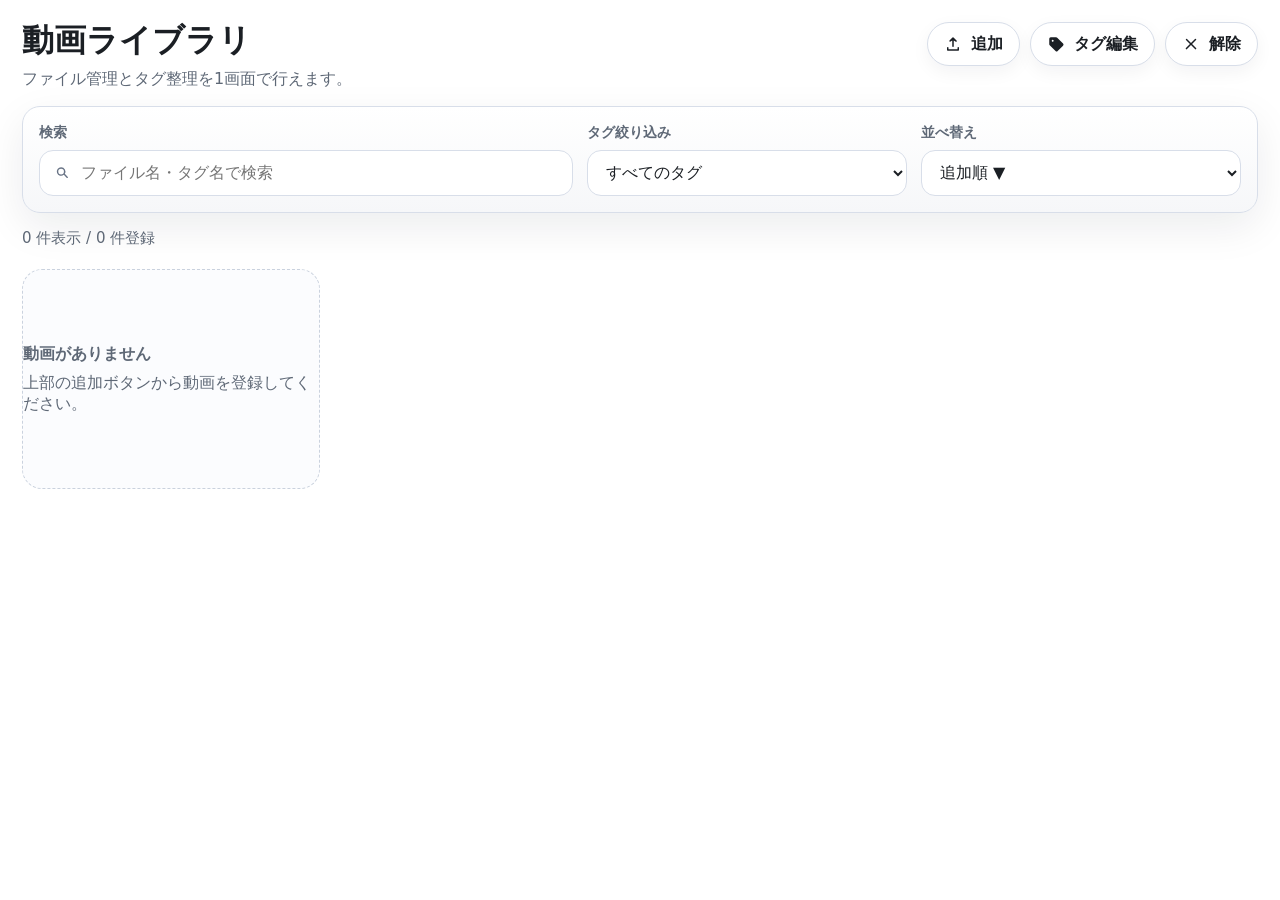
==== index.html @ af6c74e0 "Add files via upload" ====
<!doctype html>
<html lang="ja">
<head>
  <meta charset="utf-8">
  <meta name="viewport" content="width=device-width, initial-scale=1, viewport-fit=cover">
  <meta name="theme-color" content="#ffffff">
  <title>動画ライブラリ</title>
  <link rel="stylesheet" href="styles.css">
</head>
<body>
  <div id="app" class="app-shell">
    <section id="libraryScreen" class="screen library-screen is-active" aria-label="ファイル一覧画面">
      <header class="library-header">
        <div class="title-block">
          <h1>動画ライブラリ</h1>
          <p>ファイル管理とタグ整理を1画面で行えます。</p>
        </div>

        <div class="toolbar">
          <label class="icon-button file-add-button" title="ファイル追加" aria-label="ファイル追加">
            <input id="fileInput" type="file" accept="video/*" multiple>
            <span class="icon" data-icon="upload"></span>
            <span class="button-text">追加</span>
          </label>

          <button id="openTagEditorButton" class="icon-button" type="button" title="タグ編集" aria-label="タグ編集">
            <span class="icon" data-icon="tags"></span>
            <span class="button-text">タグ編集</span>
          </button>

          <button id="clearFiltersButton" class="icon-button" type="button" title="絞り込み解除" aria-label="絞り込み解除">
            <span class="icon" data-icon="clear"></span>
            <span class="button-text">解除</span>
          </button>
        </div>
      </header>

      <section class="filters-panel" aria-label="検索と並べ替え">
        <div class="field-group search-group">
          <label for="searchInput">検索</label>
          <div class="search-box">
            <span class="inline-icon" data-icon="search"></span>
            <input id="searchInput" type="search" placeholder="ファイル名・タグ名で検索">
          </div>
        </div>

        <div class="field-group">
          <label for="tagFilterSelect">タグ絞り込み</label>
          <select id="tagFilterSelect"></select>
        </div>

        <div class="field-group">
          <label for="sortSelect">並べ替え</label>
          <select id="sortSelect">
            <option value="addedDesc">追加順 ▼</option>
            <option value="addedAsc">追加順 ▲</option>
            <option value="nameAsc">名前順 ▲</option>
            <option value="nameDesc">名前順 ▼</option>
          </select>
        </div>
      </section>

      <section id="librarySummary" class="summary-bar"></section>
      <section id="videoGrid" class="video-grid" aria-live="polite"></section>
    </section>

    <section id="playerScreen" class="screen player-screen" aria-label="再生画面" hidden>
      <div id="playerStage" class="player-stage">
        <video id="playerVideo" playsinline preload="metadata"></video>

        <button id="showUiButton" class="floating-show-ui icon-button circular" type="button" hidden title="UI表示" aria-label="UI表示">
          <span class="icon" data-icon="eye"></span>
        </button>

        <div id="playerUi" class="player-ui">
          <div class="player-top-row">
            <button id="backToLibraryButton" class="icon-button circular" type="button" title="一覧画面に戻る" aria-label="一覧画面に戻る">
              <span class="icon" data-icon="back"></span>
            </button>

            <div class="progress-wrap" aria-label="再生バー">
              <div class="time-row">
                <span id="currentTimeLabel">0:00</span>
                <span id="durationLabel">0:00</span>
              </div>
              <div id="progressTrack" class="progress-track">
                <div id="loopRange" class="loop-range" hidden></div>
                <div id="bufferRange" class="buffer-range"></div>
                <div id="progressRange" class="progress-range"></div>
                <div id="markerLayer" class="marker-layer"></div>
              </div>
            </div>

            <button id="playPauseButton" class="icon-button circular" type="button" title="再生/停止" aria-label="再生/停止">
              <span class="icon" data-icon="play"></span>
            </button>
          </div>

          <div class="player-controls-grid">
            <div class="control-column left-column">
              <button id="jumpBack3Button" class="icon-button circular" type="button" title="3秒戻す" aria-label="3秒戻す"><span class="icon" data-icon="rewind3"></span></button>
              <button id="jumpForward3Button" class="icon-button circular" type="button" title="3秒進む" aria-label="3秒進む"><span class="icon" data-icon="forward3"></span></button>
              <button id="jumpBack5Button" class="icon-button circular" type="button" title="5秒戻す" aria-label="5秒戻す"><span class="icon" data-icon="rewind5"></span></button>
              <button id="jumpForward5Button" class="icon-button circular" type="button" title="5秒進む" aria-label="5秒進む"><span class="icon" data-icon="forward5"></span></button>
              <button id="mirrorButton" class="icon-button circular" type="button" title="左右反転" aria-label="左右反転"><span class="icon" data-icon="mirror"></span></button>
            </div>

            <div class="control-column center-column"></div>

            <div class="control-column right-column">
              <button id="speedButton" class="icon-button circular speed-display" type="button" title="再生速度変更" aria-label="再生速度変更">
                <span class="icon" data-icon="speed"></span>
                <span id="speedValue">1.00x</span>
              </button>

              <div class="triple-actions">
                <button id="markerJumpButton" class="icon-button circular" type="button" title="マーカージャンプ" aria-label="マーカージャンプ"><span class="icon" data-icon="marker-jump"></span></button>
                <button id="markerAddButton" class="icon-button circular" type="button" title="マーカー設置" aria-label="マーカー設置"><span class="icon" data-icon="marker-add"></span></button>
                <button id="markerDeleteButton" class="icon-button circular" type="button" title="マーカー削除" aria-label="マーカー削除"><span class="icon" data-icon="marker-delete"></span></button>
              </div>

              <div class="triple-actions">
                <button id="loopSetButton" class="icon-button circular" type="button" title="ループ再生設定" aria-label="ループ再生設定"><span class="icon" data-icon="loop-set"></span></button>
                <button id="loopToggleButton" class="icon-button circular" type="button" title="ループオンオフ" aria-label="ループオンオフ"><span class="icon" data-icon="loop-toggle"></span></button>
                <button id="loopDeleteButton" class="icon-button circular" type="button" title="ループ削除" aria-label="ループ削除"><span class="icon" data-icon="loop-delete"></span></button>
              </div>

              <button id="hideUiButton" class="icon-button circular" type="button" title="UI非表示" aria-label="UI非表示"><span class="icon" data-icon="eye-off"></span></button>
            </div>
          </div>
        </div>
      </div>
    </section>

    <div id="busyOverlay" class="busy-overlay" hidden>
      <div class="busy-card" role="status" aria-live="polite">
        <div class="busy-header">
          <span id="busyTitle">処理中</span>
          <span id="busyPercent">0%</span>
        </div>
        <div class="busy-track"><div id="busyBar" class="busy-bar"></div></div>
        <div id="busyMessage" class="busy-message">準備中</div>
      </div>
    </div>

    <div id="modalOverlay" class="modal-overlay" hidden>
      <div id="modalCard" class="modal-card" role="dialog" aria-modal="true" aria-labelledby="modalTitle"></div>
    </div>
  </div>

  <script type="module" src="app.js"></script>
</body>
</html>
---- styles.css ----
:root {
  --bg: #ffffff;
  --panel: #f6f7f9;
  --panel-strong: #eef1f5;
  --line: #d8dee9;
  --text: #1b1f24;
  --subtext: #5e6876;
  --accent: #2563eb;
  --danger: #d94141;
  --ok: #2f855a;
  --shadow: 0 14px 42px rgba(15, 23, 42, 0.08);
  --radius: 18px;
  --control-size: 54px;
  --control-size-small: 46px;
  --player-border: rgba(255, 255, 255, 0.92);
}

* {
  box-sizing: border-box;
}

html, body {
  width: 100%;
  height: 100%;
  margin: 0;
}

body {
  font-family: system-ui, -apple-system, BlinkMacSystemFont, 'Segoe UI', sans-serif;
  background: var(--bg);
  color: var(--text);
  overflow: hidden;
}

button, input, select, textarea {
  font: inherit;
}

button {
  border: 0;
  background: none;
  color: inherit;
}

[hidden] {
  display: none !important;
}

.app-shell,
.screen {
  width: 100%;
  height: 100%;
}

.screen {
  display: flex;
  flex-direction: column;
  min-height: 0;
}

.library-screen {
  padding: 22px 22px 18px;
  gap: 16px;
  overflow: hidden;
}

.library-header {
  display: flex;
  align-items: flex-start;
  justify-content: space-between;
  gap: 18px;
}

.title-block h1 {
  margin: 0;
  font-size: clamp(1.35rem, 2.5vw, 2rem);
  line-height: 1.15;
}

.title-block p {
  margin: 8px 0 0;
  color: var(--subtext);
  line-height: 1.45;
}

.toolbar {
  display: flex;
  flex-wrap: wrap;
  justify-content: flex-end;
  gap: 10px;
}

.icon-button {
  display: inline-flex;
  align-items: center;
  justify-content: center;
  gap: 9px;
  min-height: 44px;
  padding: 0 16px;
  border-radius: 999px;
  border: 1px solid var(--line);
  background: #fff;
  color: var(--text);
  box-shadow: 0 6px 18px rgba(15, 23, 42, 0.05);
  cursor: pointer;
  user-select: none;
  -webkit-user-select: none;
  -webkit-touch-callout: none;
}

.icon-button:hover {
  border-color: #bac6d6;
  box-shadow: 0 8px 20px rgba(15, 23, 42, 0.08);
}

.icon-button:active {
  transform: translateY(1px);
}

.icon-button.circular {
  width: var(--control-size);
  height: var(--control-size);
  min-height: var(--control-size);
  padding: 0;
  border-radius: 50%;
}

.file-add-button {
  position: relative;
  overflow: hidden;
}

.file-add-button input {
  position: absolute;
  inset: 0;
  opacity: 0;
  cursor: pointer;
}

.button-text {
  font-weight: 600;
}

.icon {
  width: 18px;
  height: 18px;
  display: inline-flex;
  align-items: center;
  justify-content: center;
  flex: 0 0 auto;
}

.icon svg {
  width: 100%;
  height: 100%;
  display: block;
  fill: currentColor;
}

.inline-icon {
  width: 18px;
  height: 18px;
  display: inline-flex;
  align-items: center;
  justify-content: center;
  color: #687385;
}

.inline-icon svg {
  width: 100%;
  height: 100%;
  display: block;
  fill: currentColor;
}

.filters-panel {
  display: grid;
  grid-template-columns: minmax(220px, 1.5fr) minmax(160px, 0.9fr) minmax(160px, 0.9fr);
  gap: 14px;
  padding: 16px;
  border: 1px solid var(--line);
  border-radius: var(--radius);
  background: linear-gradient(180deg, #fff, var(--panel));
  box-shadow: var(--shadow);
}

.field-group {
  display: flex;
  flex-direction: column;
  gap: 8px;
  min-width: 0;
}

.field-group label {
  font-size: 0.88rem;
  font-weight: 700;
  color: var(--subtext);
}

.field-group input,
.field-group select {
  width: 100%;
  min-width: 0;
  height: 46px;
  padding: 0 14px;
  border-radius: 14px;
  border: 1px solid var(--line);
  background: #fff;
  color: var(--text);
  outline: none;
}

.field-group input:focus,
.field-group select:focus,
.modal-field input:focus,
.modal-field select:focus,
.modal-field textarea:focus {
  border-color: var(--accent);
  box-shadow: 0 0 0 3px rgba(37, 99, 235, 0.12);
}

.search-box {
  display: flex;
  align-items: center;
  gap: 10px;
  padding: 0 14px;
  height: 46px;
  border-radius: 14px;
  border: 1px solid var(--line);
  background: #fff;
}

.search-box input {
  border: 0;
  padding: 0;
  height: 100%;
  width: 100%;
  background: transparent;
}

.search-box input:focus {
  box-shadow: none;
}

.summary-bar {
  min-height: 24px;
  color: var(--subtext);
  font-size: 0.94rem;
}

.video-grid {
  display: grid;
  grid-template-columns: repeat(auto-fill, minmax(240px, 1fr));
  gap: 14px;
  overflow: auto;
  padding-right: 4px;
  min-height: 0;
}

.video-card {
  display: flex;
  flex-direction: column;
  gap: 12px;
  padding: 16px;
  border-radius: 20px;
  border: 1px solid var(--line);
  background: linear-gradient(180deg, #fff, #f7f9fc);
  box-shadow: var(--shadow);
  min-width: 0;
  cursor: pointer;
}

.video-card:hover {
  border-color: #bfd0ee;
}

.video-card-top {
  display: flex;
  flex-direction: column;
  gap: 6px;
  min-width: 0;
}

.video-name {
  font-weight: 800;
  font-size: 1rem;
  line-height: 1.4;
  word-break: break-word;
}

.video-origin,
.video-meta {
  font-size: 0.88rem;
  color: var(--subtext);
  line-height: 1.35;
  word-break: break-word;
}

.tag-row {
  display: flex;
  flex-wrap: wrap;
  gap: 8px;
}

.tag-chip {
  display: inline-flex;
  align-items: center;
  gap: 6px;
  padding: 6px 10px;
  border-radius: 999px;
  font-size: 0.82rem;
  font-weight: 700;
  border: 1px solid rgba(0, 0, 0, 0.06);
  color: #1e293b;
  max-width: 100%;
}

.tag-dot {
  width: 10px;
  height: 10px;
  border-radius: 50%;
  flex: 0 0 auto;
  background: currentColor;
}

.card-actions {
  display: grid;
  grid-template-columns: repeat(4, minmax(0, 1fr));
  gap: 8px;
}

.card-actions .icon-button {
  min-height: 42px;
  padding: 0 12px;
  gap: 8px;
  box-shadow: none;
}

.card-actions .icon-button .button-text {
  font-size: 0.86rem;
}

.empty-state {
  display: grid;
  place-items: center;
  min-height: 220px;
  border: 1px dashed #cad2de;
  border-radius: 20px;
  color: var(--subtext);
  background: #fbfcfe;
}

.player-screen {
  position: relative;
  background: #000;
  overflow: hidden;
  touch-action: none;
  overscroll-behavior: none;
  -webkit-user-select: none;
  user-select: none;
}

.player-stage {
  position: relative;
  width: 100%;
  height: 100%;
  background: #000;
  overflow: hidden;
}

#playerVideo {
  width: 100%;
  height: 100%;
  object-fit: contain;
  background: #000;
  display: block;
}

.player-ui {
  position: absolute;
  inset: 0;
  display: flex;
  flex-direction: column;
  justify-content: space-between;
  pointer-events: none;
  padding: max(12px, env(safe-area-inset-top)) max(12px, env(safe-area-inset-right)) max(12px, env(safe-area-inset-bottom)) max(12px, env(safe-area-inset-left));
}

.player-top-row {
  display: grid;
  grid-template-columns: var(--control-size) 1fr var(--control-size);
  align-items: start;
  gap: 12px;
  pointer-events: none;
}

.player-top-row > * {
  pointer-events: auto;
}

.progress-wrap {
  display: flex;
  flex-direction: column;
  gap: 8px;
  padding-top: 2px;
  min-width: 0;
}

.time-row {
  display: flex;
  justify-content: space-between;
  gap: 10px;
  color: #fff;
  font-size: 0.84rem;
  letter-spacing: 0.02em;
  opacity: 0.92;
}

.progress-track {
  position: relative;
  height: 12px;
  border-radius: 999px;
  background: rgba(255, 255, 255, 0.16);
  overflow: hidden;
  touch-action: none;
}

.buffer-range,
.progress-range,
.loop-range,
.marker-layer {
  position: absolute;
  inset: 0;
}

.buffer-range {
  width: 0;
  background: rgba(255, 255, 255, 0.28);
}

.progress-range {
  width: 0;
  background: rgba(255, 255, 255, 0.86);
}

.loop-range {
  background: rgba(37, 99, 235, 0.42);
}

.marker-layer {
  pointer-events: none;
}

.marker-pin {
  position: absolute;
  top: -4px;
  width: 4px;
  height: 20px;
  border-radius: 999px;
  background: #fff;
  transform: translateX(-50%);
  box-shadow: 0 0 0 1px rgba(0, 0, 0, 0.25);
}

.player-controls-grid {
  display: grid;
  grid-template-columns: var(--control-size) 1fr var(--control-size);
  gap: 12px;
  align-items: end;
  pointer-events: none;
}

.control-column {
  pointer-events: none;
  align-self: end;
}

.control-column > * {
  pointer-events: auto;
}

.left-column {
  display: grid;
  grid-template-columns: repeat(2, var(--control-size));
  grid-auto-rows: var(--control-size);
  gap: 10px;
  justify-content: start;
  align-items: center;
}

.left-column > .icon-button:nth-child(1) { grid-column: 1; grid-row: 1; }
.left-column > .icon-button:nth-child(2) { grid-column: 2; grid-row: 1; }
.left-column > .icon-button:nth-child(3) { grid-column: 1; grid-row: 2; }
.left-column > .icon-button:nth-child(4) { grid-column: 2; grid-row: 2; }
.left-column > .icon-button:nth-child(5) { grid-column: 1 / span 2; grid-row: 3; justify-self: center; }

.right-column {
  display: grid;
  grid-template-columns: repeat(3, var(--control-size));
  grid-auto-rows: var(--control-size);
  gap: 10px;
  justify-content: end;
  align-items: center;
}

.right-column > #speedButton {
  grid-column: 2;
  grid-row: 1;
  justify-self: center;
}

.right-column > .triple-actions {
  grid-column: 1 / -1;
  justify-self: center;
}

.right-column > .triple-actions:nth-of-type(1) {
  grid-row: 2;
}

.right-column > .triple-actions:nth-of-type(2) {
  grid-row: 3;
}

.right-column > #hideUiButton {
  grid-column: 2;
  grid-row: 4;
  justify-self: center;
}

.triple-actions {
  display: grid;
  grid-template-columns: repeat(3, var(--control-size));
  gap: 10px;
  align-items: center;
}

.triple-actions .icon-button {
  width: var(--control-size);
  height: var(--control-size);
  min-height: var(--control-size);
  padding: 0;
  border-radius: 50%;
}

.speed-display {
  width: var(--control-size);
  height: var(--control-size);
  min-width: var(--control-size);
  min-height: var(--control-size);
  padding: 0;
  flex-direction: column;
  justify-content: center;
  gap: 2px;
  border: 1px solid var(--player-border);
  background: transparent;
  color: #fff;
}

.speed-display:hover {
  border-color: #fff;
  background: rgba(255, 255, 255, 0.06);
}

.speed-display .icon {
  width: 16px;
  height: 16px;
}

.speed-display #speedValue {
  font-size: 0.62rem;
  font-weight: 800;
  line-height: 1;
}

.player-screen .icon-button.circular {
  border: 1px solid var(--player-border);
  background: transparent;
  color: #fff;
  box-shadow: none;
}

.player-screen .icon-button.circular:hover {
  background: rgba(255, 255, 255, 0.08);
}

.player-screen .icon-button.circular:active {
  transform: translateY(1px) scale(0.99);
}

.floating-show-ui {
  position: absolute;
  top: max(12px, env(safe-area-inset-top));
  right: max(12px, env(safe-area-inset-right));
  z-index: 20;
}

.busy-overlay,
.modal-overlay {
  position: fixed;
  inset: 0;
  z-index: 50;
  display: grid;
  place-items: center;
  background: rgba(8, 15, 28, 0.35);
  backdrop-filter: blur(6px);
}

.busy-card,
.modal-card {
  width: min(92vw, 560px);
  border-radius: 22px;
  border: 1px solid rgba(255, 255, 255, 0.55);
  background: rgba(255, 255, 255, 0.98);
  box-shadow: 0 24px 60px rgba(0, 0, 0, 0.22);
  color: var(--text);
}

.busy-card {
  padding: 18px 18px 16px;
}

.busy-header {
  display: flex;
  justify-content: space-between;
  gap: 12px;
  font-weight: 800;
  margin-bottom: 10px;
}

.busy-track {
  height: 12px;
  border-radius: 999px;
  background: #e9edf3;
  overflow: hidden;
}

.busy-bar {
  width: 0;
  height: 100%;
  background: linear-gradient(90deg, #2563eb, #60a5fa);
}

.busy-message {
  margin-top: 10px;
  color: var(--subtext);
  font-size: 0.92rem;
  line-height: 1.45;
}

.modal-card {
  max-height: min(88vh, 860px);
  overflow: auto;
  padding: 18px;
}

.modal-head {
  display: flex;
  align-items: start;
  justify-content: space-between;
  gap: 12px;
  margin-bottom: 14px;
}

.modal-head h2 {
  margin: 0;
  font-size: 1.1rem;
}

.modal-head p {
  margin: 6px 0 0;
  color: var(--subtext);
  line-height: 1.45;
}

.modal-close {
  flex: 0 0 auto;
}

.modal-section {
  display: flex;
  flex-direction: column;
  gap: 12px;
}

.modal-field {
  display: flex;
  flex-direction: column;
  gap: 8px;
}

.modal-field label {
  font-size: 0.88rem;
  font-weight: 700;
  color: var(--subtext);
}

.modal-field input,
.modal-field select,
.modal-field textarea {
  width: 100%;
  min-width: 0;
  border-radius: 14px;
  border: 1px solid var(--line);
  background: #fff;
  color: var(--text);
  outline: none;
  padding: 12px 14px;
}

.modal-field textarea {
  min-height: 100px;
  resize: vertical;
}

.modal-actions {
  display: flex;
  flex-wrap: wrap;
  gap: 10px;
  justify-content: flex-end;
  margin-top: 16px;
}

.modal-actions .icon-button {
  box-shadow: none;
}

.tag-editor-list,
.file-tag-list {
  display: flex;
  flex-direction: column;
  gap: 10px;
}

.tag-editor-row {
  display: grid;
  grid-template-columns: 46px minmax(0, 1fr) 110px auto;
  gap: 10px;
  align-items: center;
  padding: 10px;
  border-radius: 16px;
  background: #f7f9fc;
  border: 1px solid var(--line);
}

.tag-swatch {
  width: 36px;
  height: 36px;
  border-radius: 50%;
  border: 1px solid rgba(0, 0, 0, 0.08);
}

.tag-editor-row input[type="text"] {
  min-width: 0;
}

.tag-editor-actions {
  display: flex;
  gap: 8px;
  flex-wrap: wrap;
  justify-content: flex-end;
}

.choice-grid {
  display: grid;
  grid-template-columns: repeat(auto-fit, minmax(180px, 1fr));
  gap: 10px;
}

.choice-chip {
  display: flex;
  align-items: center;
  gap: 10px;
  padding: 12px 14px;
  border-radius: 16px;
  border: 1px solid var(--line);
  background: #fff;
  cursor: pointer;
}

.choice-chip input {
  accent-color: var(--accent);
}

.help-line {
  color: var(--subtext);
  font-size: 0.9rem;
  line-height: 1.45;
}

.small-muted {
  color: var(--subtext);
  font-size: 0.88rem;
}

.notice-inline {
  padding: 12px 14px;
  border-radius: 14px;
  background: #f6f8fc;
  border: 1px solid var(--line);
  color: var(--subtext);
}

@media (orientation: portrait) {
  .library-header {
    flex-direction: column;
    align-items: stretch;
  }

  .toolbar {
    justify-content: flex-start;
  }

  .filters-panel {
    grid-template-columns: 1fr;
  }

  .video-grid {
    grid-template-columns: repeat(auto-fill, minmax(180px, 1fr));
  }

  .player-ui {
    padding: max(10px, env(safe-area-inset-top)) max(10px, env(safe-area-inset-right)) max(10px, env(safe-area-inset-bottom)) max(10px, env(safe-area-inset-left));
  }

  .player-top-row,
  .player-controls-grid {
    grid-template-columns: 46px 1fr 46px;
    gap: 10px;
  }

  .triple-actions {
    grid-template-columns: repeat(3, 46px);
    gap: 8px;
  }

  .icon-button.circular {
    width: 46px;
    height: 46px;
    min-height: 46px;
  }

  .speed-display {
    width: 46px;
    height: 46px;
    min-width: 46px;
    min-height: 46px;
  }

  .speed-display #speedValue {
    font-size: 0.58rem;
  }
}

@media (max-width: 720px) {
  .library-screen {
    padding: 16px;
  }

  .video-grid {
    gap: 12px;
  }

  .card-actions {
    grid-template-columns: repeat(2, minmax(0, 1fr));
  }

  .tag-editor-row {
    grid-template-columns: 46px minmax(0, 1fr);
  }

  .tag-editor-actions {
    grid-column: 1 / -1;
    justify-content: flex-start;
  }
}

@media (max-width: 540px) {
  .player-top-row,
  .player-controls-grid {
    grid-template-columns: 42px 1fr 42px;
  }

  .icon-button.circular {
    width: 42px;
    height: 42px;
    min-height: 42px;
  }

  .speed-display {
    width: 42px;
    height: 42px;
    min-width: 42px;
    min-height: 42px;
  }

  .triple-actions {
    gap: 7px;
  }
}
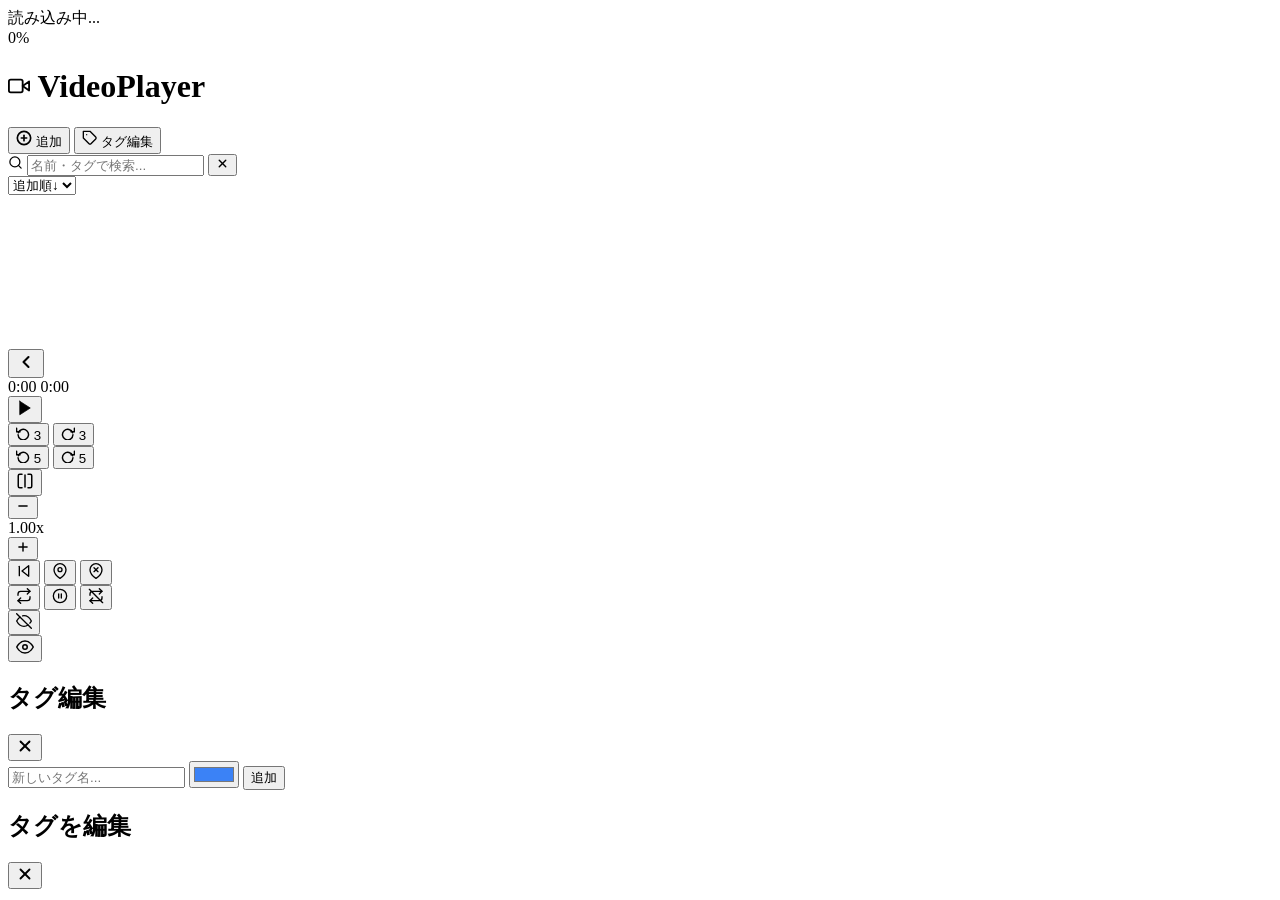
==== commit 1da6c581: "Add files via upload" ====
--- a/index.html
+++ b/index.html
@@ -1,153 +1,237 @@
-<!doctype html>
+<!DOCTYPE html>
 <html lang="ja">
 <head>
-  <meta charset="utf-8">
-  <meta name="viewport" content="width=device-width, initial-scale=1, viewport-fit=cover">
-  <meta name="theme-color" content="#ffffff">
-  <title>動画ライブラリ</title>
-  <link rel="stylesheet" href="styles.css">
+  <meta charset="UTF-8">
+  <meta name="viewport" content="width=device-width, initial-scale=1.0, maximum-scale=1.0, user-scalable=no">
+  <title>VideoPlayer</title>
+  <link rel="preconnect" href="https://fonts.googleapis.com">
+  <link rel="preconnect" href="https://fonts.gstatic.com" crossorigin>
+  <link rel="stylesheet" href="https://fonts.googleapis.com/css2?family=Noto+Sans+JP:wght@300;400;500;700&display=swap">
+  <link rel="stylesheet" href="css/style.css">
 </head>
 <body>
-  <div id="app" class="app-shell">
-    <section id="libraryScreen" class="screen library-screen is-active" aria-label="ファイル一覧画面">
-      <header class="library-header">
-        <div class="title-block">
-          <h1>動画ライブラリ</h1>
-          <p>ファイル管理とタグ整理を1画面で行えます。</p>
-        </div>
-
-        <div class="toolbar">
-          <label class="icon-button file-add-button" title="ファイル追加" aria-label="ファイル追加">
-            <input id="fileInput" type="file" accept="video/*" multiple>
-            <span class="icon" data-icon="upload"></span>
-            <span class="button-text">追加</span>
-          </label>
-
-          <button id="openTagEditorButton" class="icon-button" type="button" title="タグ編集" aria-label="タグ編集">
-            <span class="icon" data-icon="tags"></span>
-            <span class="button-text">タグ編集</span>
-          </button>
-
-          <button id="clearFiltersButton" class="icon-button" type="button" title="絞り込み解除" aria-label="絞り込み解除">
-            <span class="icon" data-icon="clear"></span>
-            <span class="button-text">解除</span>
-          </button>
-        </div>
-      </header>
-
-      <section class="filters-panel" aria-label="検索と並べ替え">
-        <div class="field-group search-group">
-          <label for="searchInput">検索</label>
-          <div class="search-box">
-            <span class="inline-icon" data-icon="search"></span>
-            <input id="searchInput" type="search" placeholder="ファイル名・タグ名で検索">
+
+<!-- ===== Loading Overlay ===== -->
+<div id="loading-overlay" class="hidden" aria-hidden="true">
+  <div class="loading-content">
+    <div class="loading-spinner"></div>
+    <div id="loading-message">読み込み中...</div>
+    <div class="loading-bar-wrap">
+      <div id="loading-bar"></div>
+    </div>
+    <div id="loading-percent">0%</div>
+  </div>
+</div>
+
+<!-- ===== FILE LIST SCREEN ===== -->
+<div id="screen-filelist" class="screen active">
+
+  <header class="fl-header">
+    <h1 class="fl-title">
+      <svg xmlns="http://www.w3.org/2000/svg" width="22" height="22" viewBox="0 0 24 24" fill="none" stroke="currentColor" stroke-width="2" stroke-linecap="round" stroke-linejoin="round" aria-hidden="true"><polygon points="23 7 16 12 23 17 23 7"/><rect x="1" y="5" width="15" height="14" rx="2" ry="2"/></svg>
+      VideoPlayer
+    </h1>
+    <div class="fl-header-actions">
+      <button class="btn-icon" id="btn-add-file">
+        <svg xmlns="http://www.w3.org/2000/svg" width="16" height="16" viewBox="0 0 24 24" fill="none" stroke="currentColor" stroke-width="2.5" stroke-linecap="round" stroke-linejoin="round"><circle cx="12" cy="12" r="10"/><line x1="12" y1="8" x2="12" y2="16"/><line x1="8" y1="12" x2="16" y2="12"/></svg>
+        <span>追加</span>
+      </button>
+      <button class="btn-icon" id="btn-open-tag-editor">
+        <svg xmlns="http://www.w3.org/2000/svg" width="16" height="16" viewBox="0 0 24 24" fill="none" stroke="currentColor" stroke-width="2" stroke-linecap="round" stroke-linejoin="round"><path d="M20.59 13.41l-7.17 7.17a2 2 0 0 1-2.83 0L2 12V2h10l8.59 8.59a2 2 0 0 1 0 2.82z"/><line x1="7" y1="7" x2="7.01" y2="7"/></svg>
+        <span>タグ編集</span>
+      </button>
+    </div>
+  </header>
+
+  <div class="fl-controls">
+    <div class="fl-search-wrap">
+      <span class="search-icon" aria-hidden="true">
+        <svg xmlns="http://www.w3.org/2000/svg" width="15" height="15" viewBox="0 0 24 24" fill="none" stroke="currentColor" stroke-width="2" stroke-linecap="round" stroke-linejoin="round"><circle cx="11" cy="11" r="8"/><line x1="21" y1="21" x2="16.65" y2="16.65"/></svg>
+      </span>
+      <input type="text" id="search-input" placeholder="名前・タグで検索..." autocomplete="off" spellcheck="false">
+      <button class="search-clear hidden" id="btn-search-clear" aria-label="検索クリア">
+        <svg xmlns="http://www.w3.org/2000/svg" width="13" height="13" viewBox="0 0 24 24" fill="none" stroke="currentColor" stroke-width="2.5" stroke-linecap="round" stroke-linejoin="round"><line x1="18" y1="6" x2="6" y2="18"/><line x1="6" y1="6" x2="18" y2="18"/></svg>
+      </button>
+    </div>
+    <div class="fl-sort-wrap">
+      <select id="sort-select" aria-label="並べ替え">
+        <option value="added-desc">追加順↓</option>
+        <option value="added-asc">追加順↑</option>
+        <option value="name-asc">名前順↑</option>
+        <option value="name-desc">名前順↓</option>
+      </select>
+    </div>
+  </div>
+
+  <div class="fl-tag-filter-bar" id="tag-filter-bar" role="group" aria-label="タグフィルター"></div>
+
+  <div class="fl-file-grid" id="file-grid" role="list"></div>
+
+  <div class="fl-empty" id="fl-empty" style="display:none" aria-live="polite">
+    <svg xmlns="http://www.w3.org/2000/svg" width="52" height="52" viewBox="0 0 24 24" fill="none" stroke="currentColor" stroke-width="1" stroke-linecap="round" stroke-linejoin="round" aria-hidden="true"><polygon points="23 7 16 12 23 17 23 7"/><rect x="1" y="5" width="15" height="14" rx="2" ry="2"/></svg>
+    <p>動画を追加してください</p>
+    <p class="fl-empty-sub">「追加」ボタンから動画ファイルを選択</p>
+  </div>
+
+  <input type="file" id="file-input" accept="video/*" multiple style="display:none" aria-hidden="true">
+</div>
+
+<!-- ===== PLAYER SCREEN ===== -->
+<div id="screen-player" class="screen">
+  <div class="player-wrap" id="player-wrap">
+
+    <video id="video-el" playsinline preload="auto"></video>
+
+    <!-- Full UI overlay -->
+    <div class="player-controls" id="player-controls">
+
+      <!-- TOP BAR: Back | Seekbar | Play -->
+      <div class="ctrl-top-bar">
+        <button class="ctrl-btn" id="btn-back" aria-label="一覧に戻る">
+          <svg xmlns="http://www.w3.org/2000/svg" width="20" height="20" viewBox="0 0 24 24" fill="none" stroke="currentColor" stroke-width="2.5" stroke-linecap="round" stroke-linejoin="round"><polyline points="15 18 9 12 15 6"/></svg>
+        </button>
+
+        <div class="seekbar-wrap">
+          <div class="seekbar-track" id="seekbar-track" role="slider" aria-label="再生位置">
+            <div class="seekbar-loop-range" id="seekbar-loop-range"></div>
+            <div class="seekbar-progress" id="seekbar-progress"></div>
+            <div id="seekbar-markers"></div>
+            <div class="seekbar-thumb" id="seekbar-thumb"></div>
           </div>
-        </div>
-
-        <div class="field-group">
-          <label for="tagFilterSelect">タグ絞り込み</label>
-          <select id="tagFilterSelect"></select>
-        </div>
-
-        <div class="field-group">
-          <label for="sortSelect">並べ替え</label>
-          <select id="sortSelect">
-            <option value="addedDesc">追加順 ▼</option>
-            <option value="addedAsc">追加順 ▲</option>
-            <option value="nameAsc">名前順 ▲</option>
-            <option value="nameDesc">名前順 ▼</option>
-          </select>
-        </div>
-      </section>
-
-      <section id="librarySummary" class="summary-bar"></section>
-      <section id="videoGrid" class="video-grid" aria-live="polite"></section>
-    </section>
-
-    <section id="playerScreen" class="screen player-screen" aria-label="再生画面" hidden>
-      <div id="playerStage" class="player-stage">
-        <video id="playerVideo" playsinline preload="metadata"></video>
-
-        <button id="showUiButton" class="floating-show-ui icon-button circular" type="button" hidden title="UI表示" aria-label="UI表示">
-          <span class="icon" data-icon="eye"></span>
+          <div class="seekbar-time">
+            <span id="time-current">0:00</span>
+            <span id="time-total">0:00</span>
+          </div>
+        </div>
+
+        <button class="ctrl-btn" id="btn-play-pause" aria-label="再生・停止">
+          <svg id="icon-play" xmlns="http://www.w3.org/2000/svg" width="18" height="18" viewBox="0 0 24 24" fill="currentColor" stroke="currentColor" stroke-width="1" stroke-linecap="round" stroke-linejoin="round"><polygon points="5 3 19 12 5 21 5 3"/></svg>
+          <svg id="icon-pause" xmlns="http://www.w3.org/2000/svg" width="18" height="18" viewBox="0 0 24 24" fill="currentColor" stroke="currentColor" stroke-width="1" stroke-linecap="round" stroke-linejoin="round" style="display:none"><rect x="6" y="4" width="4" height="16"/><rect x="14" y="4" width="4" height="16"/></svg>
         </button>
-
-        <div id="playerUi" class="player-ui">
-          <div class="player-top-row">
-            <button id="backToLibraryButton" class="icon-button circular" type="button" title="一覧画面に戻る" aria-label="一覧画面に戻る">
-              <span class="icon" data-icon="back"></span>
-            </button>
-
-            <div class="progress-wrap" aria-label="再生バー">
-              <div class="time-row">
-                <span id="currentTimeLabel">0:00</span>
-                <span id="durationLabel">0:00</span>
-              </div>
-              <div id="progressTrack" class="progress-track">
-                <div id="loopRange" class="loop-range" hidden></div>
-                <div id="bufferRange" class="buffer-range"></div>
-                <div id="progressRange" class="progress-range"></div>
-                <div id="markerLayer" class="marker-layer"></div>
-              </div>
-            </div>
-
-            <button id="playPauseButton" class="icon-button circular" type="button" title="再生/停止" aria-label="再生/停止">
-              <span class="icon" data-icon="play"></span>
-            </button>
-          </div>
-
-          <div class="player-controls-grid">
-            <div class="control-column left-column">
-              <button id="jumpBack3Button" class="icon-button circular" type="button" title="3秒戻す" aria-label="3秒戻す"><span class="icon" data-icon="rewind3"></span></button>
-              <button id="jumpForward3Button" class="icon-button circular" type="button" title="3秒進む" aria-label="3秒進む"><span class="icon" data-icon="forward3"></span></button>
-              <button id="jumpBack5Button" class="icon-button circular" type="button" title="5秒戻す" aria-label="5秒戻す"><span class="icon" data-icon="rewind5"></span></button>
-              <button id="jumpForward5Button" class="icon-button circular" type="button" title="5秒進む" aria-label="5秒進む"><span class="icon" data-icon="forward5"></span></button>
-              <button id="mirrorButton" class="icon-button circular" type="button" title="左右反転" aria-label="左右反転"><span class="icon" data-icon="mirror"></span></button>
-            </div>
-
-            <div class="control-column center-column"></div>
-
-            <div class="control-column right-column">
-              <button id="speedButton" class="icon-button circular speed-display" type="button" title="再生速度変更" aria-label="再生速度変更">
-                <span class="icon" data-icon="speed"></span>
-                <span id="speedValue">1.00x</span>
-              </button>
-
-              <div class="triple-actions">
-                <button id="markerJumpButton" class="icon-button circular" type="button" title="マーカージャンプ" aria-label="マーカージャンプ"><span class="icon" data-icon="marker-jump"></span></button>
-                <button id="markerAddButton" class="icon-button circular" type="button" title="マーカー設置" aria-label="マーカー設置"><span class="icon" data-icon="marker-add"></span></button>
-                <button id="markerDeleteButton" class="icon-button circular" type="button" title="マーカー削除" aria-label="マーカー削除"><span class="icon" data-icon="marker-delete"></span></button>
-              </div>
-
-              <div class="triple-actions">
-                <button id="loopSetButton" class="icon-button circular" type="button" title="ループ再生設定" aria-label="ループ再生設定"><span class="icon" data-icon="loop-set"></span></button>
-                <button id="loopToggleButton" class="icon-button circular" type="button" title="ループオンオフ" aria-label="ループオンオフ"><span class="icon" data-icon="loop-toggle"></span></button>
-                <button id="loopDeleteButton" class="icon-button circular" type="button" title="ループ削除" aria-label="ループ削除"><span class="icon" data-icon="loop-delete"></span></button>
-              </div>
-
-              <button id="hideUiButton" class="icon-button circular" type="button" title="UI非表示" aria-label="UI非表示"><span class="icon" data-icon="eye-off"></span></button>
-            </div>
-          </div>
-        </div>
-      </div>
-    </section>
-
-    <div id="busyOverlay" class="busy-overlay" hidden>
-      <div class="busy-card" role="status" aria-live="polite">
-        <div class="busy-header">
-          <span id="busyTitle">処理中</span>
-          <span id="busyPercent">0%</span>
-        </div>
-        <div class="busy-track"><div id="busyBar" class="busy-bar"></div></div>
-        <div id="busyMessage" class="busy-message">準備中</div>
-      </div>
-    </div>
-
-    <div id="modalOverlay" class="modal-overlay" hidden>
-      <div id="modalCard" class="modal-card" role="dialog" aria-modal="true" aria-labelledby="modalTitle"></div>
-    </div>
-  </div>
-
-  <script type="module" src="app.js"></script>
+      </div>
+
+      <!-- LEFT CONTROLS (below Back) -->
+      <div class="ctrl-left">
+        <div class="ctrl-row">
+          <button class="ctrl-btn skip-btn" id="btn-back3" aria-label="-3秒">
+            <svg xmlns="http://www.w3.org/2000/svg" width="14" height="14" viewBox="0 0 24 24" fill="none" stroke="currentColor" stroke-width="2.5" stroke-linecap="round" stroke-linejoin="round"><polyline points="1 4 1 10 7 10"/><path d="M3.51 15a9 9 0 1 0 .49-3.25"/></svg>
+            <span class="skip-label">3</span>
+          </button>
+          <button class="ctrl-btn skip-btn" id="btn-fwd3" aria-label="+3秒">
+            <svg xmlns="http://www.w3.org/2000/svg" width="14" height="14" viewBox="0 0 24 24" fill="none" stroke="currentColor" stroke-width="2.5" stroke-linecap="round" stroke-linejoin="round"><polyline points="23 4 23 10 17 10"/><path d="M20.49 15a9 9 0 1 1-.49-3.25"/></svg>
+            <span class="skip-label">3</span>
+          </button>
+        </div>
+        <div class="ctrl-row">
+          <button class="ctrl-btn skip-btn" id="btn-back5" aria-label="-5秒">
+            <svg xmlns="http://www.w3.org/2000/svg" width="14" height="14" viewBox="0 0 24 24" fill="none" stroke="currentColor" stroke-width="2.5" stroke-linecap="round" stroke-linejoin="round"><polyline points="1 4 1 10 7 10"/><path d="M3.51 15a9 9 0 1 0 .49-3.25"/></svg>
+            <span class="skip-label">5</span>
+          </button>
+          <button class="ctrl-btn skip-btn" id="btn-fwd5" aria-label="+5秒">
+            <svg xmlns="http://www.w3.org/2000/svg" width="14" height="14" viewBox="0 0 24 24" fill="none" stroke="currentColor" stroke-width="2.5" stroke-linecap="round" stroke-linejoin="round"><polyline points="23 4 23 10 17 10"/><path d="M20.49 15a9 9 0 1 1-.49-3.25"/></svg>
+            <span class="skip-label">5</span>
+          </button>
+        </div>
+        <div class="ctrl-row">
+          <button class="ctrl-btn" id="btn-mirror" aria-label="左右反転">
+            <svg xmlns="http://www.w3.org/2000/svg" width="18" height="18" viewBox="0 0 24 24" fill="none" stroke="currentColor" stroke-width="2" stroke-linecap="round" stroke-linejoin="round"><path d="M8 3H5a2 2 0 0 0-2 2v14a2 2 0 0 0 2 2h3"/><path d="M16 3h3a2 2 0 0 1 2 2v14a2 2 0 0 1-2 2h-3"/><line x1="12" y1="20" x2="12" y2="4"/></svg>
+          </button>
+        </div>
+      </div>
+
+      <!-- RIGHT CONTROLS (below Play) -->
+      <div class="ctrl-right">
+        <!-- Speed row -->
+        <div class="ctrl-row ctrl-row-speed">
+          <button class="ctrl-btn ctrl-btn-sm" id="btn-speed-down" aria-label="速度を下げる">
+            <svg xmlns="http://www.w3.org/2000/svg" width="14" height="14" viewBox="0 0 24 24" fill="none" stroke="currentColor" stroke-width="2.5" stroke-linecap="round" stroke-linejoin="round"><line x1="5" y1="12" x2="19" y2="12"/></svg>
+          </button>
+          <div class="speed-display" id="speed-display">1.00x</div>
+          <button class="ctrl-btn ctrl-btn-sm" id="btn-speed-up" aria-label="速度を上げる">
+            <svg xmlns="http://www.w3.org/2000/svg" width="14" height="14" viewBox="0 0 24 24" fill="none" stroke="currentColor" stroke-width="2.5" stroke-linecap="round" stroke-linejoin="round"><line x1="12" y1="5" x2="12" y2="19"/><line x1="5" y1="12" x2="19" y2="12"/></svg>
+          </button>
+        </div>
+        <!-- Marker row -->
+        <div class="ctrl-row">
+          <button class="ctrl-btn" id="btn-marker-jump" aria-label="マーカーへジャンプ">
+            <svg xmlns="http://www.w3.org/2000/svg" width="16" height="16" viewBox="0 0 24 24" fill="none" stroke="currentColor" stroke-width="2" stroke-linecap="round" stroke-linejoin="round"><polygon points="19 20 9 12 19 4 19 20"/><line x1="5" y1="19" x2="5" y2="5"/></svg>
+          </button>
+          <button class="ctrl-btn" id="btn-marker-add" aria-label="マーカー追加">
+            <svg xmlns="http://www.w3.org/2000/svg" width="16" height="16" viewBox="0 0 24 24" fill="none" stroke="currentColor" stroke-width="2" stroke-linecap="round" stroke-linejoin="round"><path d="M21 10c0 7-9 13-9 13s-9-6-9-13a9 9 0 0 1 18 0z"/><circle cx="12" cy="10" r="3"/></svg>
+          </button>
+          <button class="ctrl-btn" id="btn-marker-del" aria-label="マーカー削除">
+            <svg xmlns="http://www.w3.org/2000/svg" width="16" height="16" viewBox="0 0 24 24" fill="none" stroke="currentColor" stroke-width="2" stroke-linecap="round" stroke-linejoin="round"><path d="M21 10c0 7-9 13-9 13s-9-6-9-13a9 9 0 0 1 18 0z"/><line x1="9" y1="7" x2="15" y2="13"/><line x1="15" y1="7" x2="9" y2="13"/></svg>
+          </button>
+        </div>
+        <!-- Loop row -->
+        <div class="ctrl-row">
+          <button class="ctrl-btn" id="btn-loop-set" aria-label="ループ設定">
+            <svg xmlns="http://www.w3.org/2000/svg" width="16" height="16" viewBox="0 0 24 24" fill="none" stroke="currentColor" stroke-width="2" stroke-linecap="round" stroke-linejoin="round"><polyline points="17 1 21 5 17 9"/><path d="M3 11V9a4 4 0 0 1 4-4h14"/><polyline points="7 23 3 19 7 15"/><path d="M21 13v2a4 4 0 0 1-4 4H3"/></svg>
+          </button>
+          <button class="ctrl-btn" id="btn-loop-toggle" aria-label="ループ ON/OFF">
+            <svg xmlns="http://www.w3.org/2000/svg" width="16" height="16" viewBox="0 0 24 24" fill="none" stroke="currentColor" stroke-width="2" stroke-linecap="round" stroke-linejoin="round"><circle cx="12" cy="12" r="10"/><line x1="10" y1="15" x2="10" y2="9"/><line x1="14" y1="15" x2="14" y2="9"/></svg>
+          </button>
+          <button class="ctrl-btn" id="btn-loop-del" aria-label="ループ削除">
+            <svg xmlns="http://www.w3.org/2000/svg" width="16" height="16" viewBox="0 0 24 24" fill="none" stroke="currentColor" stroke-width="2" stroke-linecap="round" stroke-linejoin="round"><polyline points="17 1 21 5 17 9"/><path d="M3 11V9a4 4 0 0 1 4-4h14"/><polyline points="7 23 3 19 7 15"/><path d="M21 13v2a4 4 0 0 1-4 4H3"/><line x1="2" y1="2" x2="22" y2="22"/></svg>
+          </button>
+        </div>
+        <!-- UI Hide -->
+        <div class="ctrl-row">
+          <button class="ctrl-btn" id="btn-ui-hide" aria-label="UI非表示">
+            <svg xmlns="http://www.w3.org/2000/svg" width="16" height="16" viewBox="0 0 24 24" fill="none" stroke="currentColor" stroke-width="2" stroke-linecap="round" stroke-linejoin="round"><path d="M17.94 17.94A10.07 10.07 0 0 1 12 20c-7 0-11-8-11-8a18.45 18.45 0 0 1 5.06-5.94"/><path d="M9.9 4.24A9.12 9.12 0 0 1 12 4c7 0 11 8 11 8a18.5 18.5 0 0 1-2.16 3.19"/><line x1="1" y1="1" x2="23" y2="23"/></svg>
+          </button>
+        </div>
+      </div>
+
+    </div><!-- /player-controls -->
+
+    <!-- UI Show button (only visible when UI is hidden) -->
+    <button class="ctrl-btn ui-show-btn hidden" id="btn-ui-show" aria-label="UI表示">
+      <svg xmlns="http://www.w3.org/2000/svg" width="18" height="18" viewBox="0 0 24 24" fill="none" stroke="currentColor" stroke-width="2" stroke-linecap="round" stroke-linejoin="round"><path d="M1 12s4-8 11-8 11 8 11 8-4 8-11 8-11-8-11-8z"/><circle cx="12" cy="12" r="3"/></svg>
+    </button>
+
+  </div><!-- /player-wrap -->
+</div><!-- /screen-player -->
+
+<!-- ===== TAG EDITOR MODAL ===== -->
+<div id="modal-tag-editor" class="modal-overlay hidden" role="dialog" aria-modal="true" aria-labelledby="tag-editor-title">
+  <div class="modal-box">
+    <div class="modal-header">
+      <h2 id="tag-editor-title">タグ編集</h2>
+      <button class="btn-close" id="btn-close-tag-editor" aria-label="閉じる">
+        <svg xmlns="http://www.w3.org/2000/svg" width="18" height="18" viewBox="0 0 24 24" fill="none" stroke="currentColor" stroke-width="2.5" stroke-linecap="round" stroke-linejoin="round"><line x1="18" y1="6" x2="6" y2="18"/><line x1="6" y1="6" x2="18" y2="18"/></svg>
+      </button>
+    </div>
+    <div class="modal-body">
+      <div id="tag-editor-list"></div>
+      <div class="tag-add-form">
+        <input type="text" id="new-tag-name" placeholder="新しいタグ名..." maxlength="30" autocomplete="off">
+        <input type="color" id="new-tag-color" value="#3b82f6" aria-label="タグの色">
+        <button class="btn-primary" id="btn-add-tag">追加</button>
+      </div>
+    </div>
+  </div>
+</div>
+
+<!-- ===== FILE TAG EDIT MODAL ===== -->
+<div id="modal-file-tags" class="modal-overlay hidden" role="dialog" aria-modal="true" aria-labelledby="file-tags-modal-title">
+  <div class="modal-box">
+    <div class="modal-header">
+      <h2 id="file-tags-modal-title">タグを編集</h2>
+      <button class="btn-close" id="btn-close-file-tags" aria-label="閉じる">
+        <svg xmlns="http://www.w3.org/2000/svg" width="18" height="18" viewBox="0 0 24 24" fill="none" stroke="currentColor" stroke-width="2.5" stroke-linecap="round" stroke-linejoin="round"><line x1="18" y1="6" x2="6" y2="18"/><line x1="6" y1="6" x2="18" y2="18"/></svg>
+      </button>
+    </div>
+    <div class="modal-body" id="file-tags-body"></div>
+  </div>
+</div>
+
+<script src="js/utils.js"></script>
+<script src="js/db.js"></script>
+<script src="js/store.js"></script>
+<script src="js/filelist.js"></script>
+<script src="js/tagEditor.js"></script>
+<script src="js/player.js"></script>
+<script src="js/app.js"></script>
 </body>
 </html>
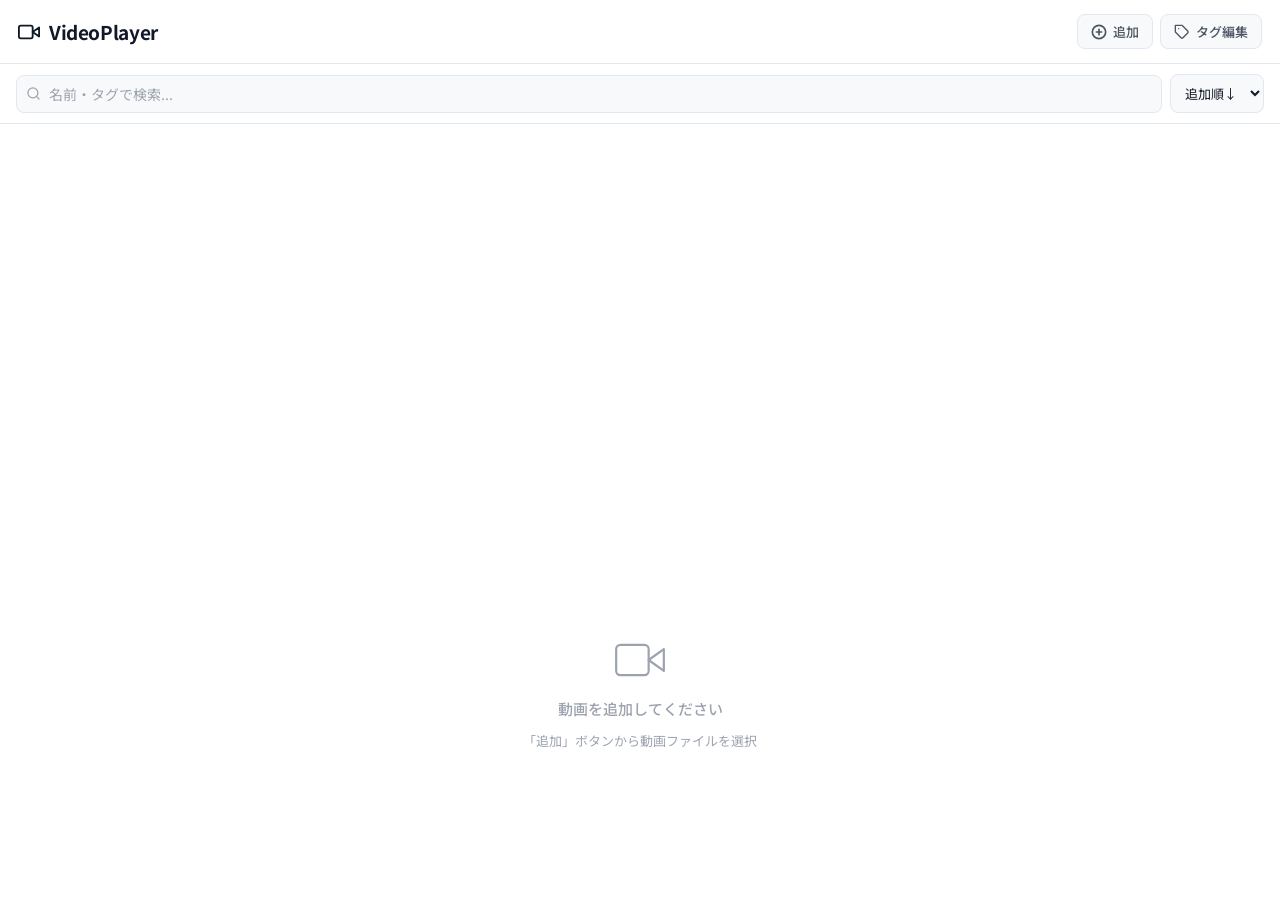
==== commit d6cc83e4: "Add files via upload" ====
--- a/index.html
+++ b/index.html
@@ -1,31 +1,465 @@
 <!DOCTYPE html>
 <html lang="ja">
 <head>
-  <meta charset="UTF-8">
-  <meta name="viewport" content="width=device-width, initial-scale=1.0, maximum-scale=1.0, user-scalable=no">
-  <title>VideoPlayer</title>
-  <link rel="preconnect" href="https://fonts.googleapis.com">
-  <link rel="preconnect" href="https://fonts.gstatic.com" crossorigin>
-  <link rel="stylesheet" href="https://fonts.googleapis.com/css2?family=Noto+Sans+JP:wght@300;400;500;700&display=swap">
-  <link rel="stylesheet" href="css/style.css">
+<meta charset="UTF-8">
+<meta name="viewport" content="width=device-width, initial-scale=1.0, maximum-scale=1.0, user-scalable=no">
+<title>VideoPlayer</title>
+<link rel="preconnect" href="https://fonts.googleapis.com">
+<link rel="preconnect" href="https://fonts.gstatic.com" crossorigin>
+<link rel="stylesheet" href="https://fonts.googleapis.com/css2?family=Noto+Sans+JP:wght@300;400;500;700&display=swap">
+<style>
+/* =====================================================
+   Variables
+   ===================================================== */
+:root {
+  --bg:          #ffffff;
+  --surface:     #f8f9fb;
+  --surface2:    #eef0f3;
+  --border:      #e2e8f0;
+  --border2:     #cbd5e1;
+  --text:        #111827;
+  --text2:       #4b5563;
+  --text3:       #9ca3af;
+  --accent:      #2563eb;
+  --accent-bg:   #dbeafe;
+  --danger:      #ef4444;
+  --danger-bg:   #fee2e2;
+  --shadow-sm:   0 1px 3px rgba(0,0,0,.06),0 1px 2px rgba(0,0,0,.04);
+  --shadow:      0 4px 8px rgba(0,0,0,.07),0 1px 3px rgba(0,0,0,.05);
+  --shadow-lg:   0 12px 30px rgba(0,0,0,.12),0 4px 10px rgba(0,0,0,.06);
+  --radius:      12px;
+  --radius-sm:   8px;
+  --btn:         44px;
+  --btn-sm:      36px;
+  --ctrl-gap:    8px;
+  --ctrl-pad:    12px;
+  --font:        'Noto Sans JP',sans-serif;
+}
+
+/* =====================================================
+   Reset
+   ===================================================== */
+*,*::before,*::after{box-sizing:border-box;margin:0;padding:0}
+html,body{
+  width:100%;height:100%;overflow:hidden;
+  font-family:var(--font);background:var(--bg);color:var(--text);
+  -webkit-text-size-adjust:100%;overscroll-behavior:none;
+}
+button{
+  cursor:pointer;border:none;background:none;font-family:inherit;
+  -webkit-tap-highlight-color:transparent;
+  -webkit-touch-callout:none;
+  user-select:none;-webkit-user-select:none;
+}
+input,select{font-family:inherit}
+
+/* =====================================================
+   Screens
+   ===================================================== */
+.screen{position:fixed;inset:0;display:none;flex-direction:column;overflow:hidden}
+.screen.active{display:flex}
+
+/* =====================================================
+   Loading
+   ===================================================== */
+#loading-overlay{
+  position:fixed;inset:0;z-index:9000;
+  background:rgba(255,255,255,.93);backdrop-filter:blur(6px);
+  display:flex;align-items:center;justify-content:center;
+}
+#loading-overlay.hidden{display:none}
+.loading-content{display:flex;flex-direction:column;align-items:center;gap:14px;padding:40px 32px}
+.loading-spinner{
+  width:38px;height:38px;
+  border:3px solid var(--border);border-top-color:var(--accent);
+  border-radius:50%;animation:spin .75s linear infinite;
+}
+@keyframes spin{to{transform:rotate(360deg)}}
+#loading-message{font-size:14px;font-weight:500;color:var(--text2);letter-spacing:.01em}
+.loading-bar-wrap{width:200px;height:4px;background:var(--border);border-radius:2px;overflow:hidden}
+#loading-bar{height:100%;width:0%;background:var(--accent);border-radius:2px;transition:width .2s ease}
+#loading-percent{font-size:12px;color:var(--text3);font-weight:500}
+
+/* =====================================================
+   File List Screen
+   ===================================================== */
+#screen-filelist{background:var(--bg)}
+
+.fl-header{
+  display:flex;align-items:center;justify-content:space-between;
+  padding:14px 18px;border-bottom:1px solid var(--border);
+  background:var(--bg);flex-shrink:0;gap:10px;
+}
+.fl-title{
+  display:flex;align-items:center;gap:9px;
+  font-size:19px;font-weight:700;color:var(--text);
+  letter-spacing:-.02em;white-space:nowrap;
+}
+.fl-header-actions{display:flex;gap:7px;flex-shrink:0}
+
+.btn-icon{
+  display:flex;align-items:center;gap:6px;
+  padding:7px 13px;border-radius:var(--radius-sm);
+  background:var(--surface);color:var(--text2);
+  font-size:13px;font-weight:500;
+  border:1px solid var(--border);
+  transition:background .14s,color .14s;white-space:nowrap;
+}
+.btn-icon:hover{background:var(--surface2);color:var(--text)}
+.btn-icon svg{flex-shrink:0}
+
+.fl-controls{
+  display:flex;gap:8px;padding:10px 16px;
+  border-bottom:1px solid var(--border);flex-shrink:0;align-items:center;
+}
+.fl-search-wrap{flex:1;position:relative;display:flex;align-items:center;min-width:0}
+.search-icon{position:absolute;left:10px;color:var(--text3);display:flex;pointer-events:none;flex-shrink:0}
+#search-input{
+  width:100%;padding:8px 32px;
+  border:1px solid var(--border);border-radius:var(--radius-sm);
+  background:var(--surface);font-size:14px;color:var(--text);
+  outline:none;transition:border-color .14s,background .14s;min-width:0;
+}
+#search-input:focus{border-color:var(--accent);background:var(--bg)}
+#search-input::placeholder{color:var(--text3)}
+.search-clear{
+  position:absolute;right:7px;width:22px;height:22px;
+  display:flex;align-items:center;justify-content:center;
+  border-radius:50%;color:var(--text3);
+  transition:color .14s,background .14s;
+}
+.search-clear:hover{color:var(--text);background:var(--surface2)}
+.search-clear.hidden{display:none}
+.fl-sort-wrap select{
+  padding:8px 10px;border:1px solid var(--border);
+  border-radius:var(--radius-sm);background:var(--surface);
+  font-size:13px;color:var(--text);outline:none;cursor:pointer;
+  white-space:nowrap;flex-shrink:0;
+}
+
+.fl-tag-filter-bar{
+  display:flex;gap:6px;padding:8px 16px;
+  overflow-x:auto;flex-shrink:0;
+  -webkit-overflow-scrolling:touch;scrollbar-width:none;
+  border-bottom:1px solid var(--border);
+}
+.fl-tag-filter-bar:empty{padding:0;border-bottom:none}
+.fl-tag-filter-bar::-webkit-scrollbar{display:none}
+.tag-filter-chip{
+  display:inline-flex;align-items:center;gap:5px;
+  padding:4px 11px;border-radius:20px;border:1.5px solid;
+  font-size:12px;font-weight:500;white-space:nowrap;
+  cursor:pointer;flex-shrink:0;transition:background .14s,color .14s;
+  background:transparent;
+}
+
+.fl-file-grid{
+  flex:1;overflow-y:auto;padding:12px 14px;
+  display:grid;gap:10px;align-content:start;
+  -webkit-overflow-scrolling:touch;
+}
+@media (orientation:portrait),(max-width:540px){.fl-file-grid{grid-template-columns:1fr}}
+@media (orientation:landscape) and (min-width:541px){.fl-file-grid{grid-template-columns:repeat(2,1fr)}}
+@media (orientation:landscape) and (min-width:900px){.fl-file-grid{grid-template-columns:repeat(3,1fr)}}
+@media (orientation:landscape) and (min-width:1200px){.fl-file-grid{grid-template-columns:repeat(4,1fr)}}
+@media (min-width:540px) and (orientation:portrait){.fl-file-grid{grid-template-columns:repeat(2,1fr)}}
+
+.fl-empty{
+  flex:1;display:flex;flex-direction:column;
+  align-items:center;justify-content:center;
+  gap:12px;color:var(--text3);padding:40px 20px;
+}
+.fl-empty p{font-size:15px;font-weight:500}
+.fl-empty-sub{font-size:13px!important;font-weight:400!important;color:var(--text3)}
+
+.file-card{
+  background:var(--bg);border:1px solid var(--border);
+  border-radius:var(--radius);padding:13px 14px;
+  cursor:pointer;transition:box-shadow .14s,border-color .14s;
+  display:flex;flex-direction:column;gap:10px;
+  -webkit-touch-callout:none;user-select:none;-webkit-user-select:none;
+}
+.file-card:hover{box-shadow:var(--shadow);border-color:var(--border2)}
+.file-card:active{background:var(--surface)}
+.file-card-top{display:flex;align-items:flex-start;gap:11px}
+.file-thumb{
+  width:62px;height:40px;border-radius:6px;
+  background:#1e2330;display:flex;align-items:center;justify-content:center;
+  color:#4b5563;flex-shrink:0;overflow:hidden;
+}
+.file-info{flex:1;min-width:0}
+.file-name{
+  font-size:14px;font-weight:600;color:var(--text);
+  white-space:nowrap;overflow:hidden;text-overflow:ellipsis;line-height:1.4;
+}
+.file-name-input{
+  font-size:14px;font-weight:600;border:1.5px solid var(--accent);
+  border-radius:5px;padding:2px 7px;outline:none;
+  width:100%;color:var(--text);background:var(--bg);
+}
+.file-meta{font-size:11px;color:var(--text3);margin-top:2px}
+.file-actions{display:flex;gap:3px;flex-shrink:0}
+.file-action-btn{
+  width:29px;height:29px;display:flex;align-items:center;justify-content:center;
+  border-radius:7px;color:var(--text3);transition:color .14s,background .14s;
+}
+.file-action-btn:hover{color:var(--text);background:var(--surface)}
+.file-action-btn.danger:hover{color:var(--danger);background:var(--danger-bg)}
+.file-tags{display:flex;flex-wrap:wrap;gap:4px}
+.file-tag-chip{
+  padding:2px 9px;border-radius:10px;
+  font-size:11px;font-weight:500;color:#fff;white-space:nowrap;
+}
+
+/* =====================================================
+   Modals
+   ===================================================== */
+.modal-overlay{
+  position:fixed;inset:0;z-index:800;
+  background:rgba(0,0,0,.45);
+  display:flex;align-items:center;justify-content:center;
+  padding:20px;backdrop-filter:blur(2px);
+}
+.modal-overlay.hidden{display:none}
+.modal-box{
+  background:var(--bg);border-radius:16px;
+  width:100%;max-width:480px;max-height:80vh;
+  display:flex;flex-direction:column;
+  box-shadow:var(--shadow-lg);overflow:hidden;
+}
+.modal-header{
+  display:flex;align-items:center;justify-content:space-between;
+  padding:16px 20px;border-bottom:1px solid var(--border);flex-shrink:0;
+}
+.modal-header h2{font-size:16px;font-weight:700}
+.btn-close{
+  width:30px;height:30px;display:flex;align-items:center;justify-content:center;
+  border-radius:7px;color:var(--text3);transition:color .14s,background .14s;
+}
+.btn-close:hover{color:var(--text);background:var(--surface)}
+.modal-body{
+  flex:1;overflow-y:auto;padding:16px 20px;
+  display:flex;flex-direction:column;gap:12px;
+  -webkit-overflow-scrolling:touch;
+}
+
+#tag-editor-list{display:flex;flex-direction:column;gap:7px}
+.tag-editor-item{
+  display:flex;align-items:center;gap:8px;
+  padding:9px 11px;background:var(--surface);
+  border-radius:var(--radius-sm);border:1px solid var(--border);
+  transition:border-color .14s;
+}
+.tag-editor-item.drag-over{border-color:var(--accent);background:var(--accent-bg)}
+.tag-editor-item.dragging{opacity:.45}
+.drag-handle{color:var(--text3);cursor:grab;flex-shrink:0;display:flex;align-items:center;touch-action:none}
+.tag-color-swatch{
+  width:28px;height:28px;border-radius:50%;
+  border:2px solid var(--border);cursor:pointer;flex-shrink:0;
+  position:relative;overflow:hidden;
+}
+.tag-color-swatch input[type="color"]{
+  position:absolute;inset:-4px;opacity:0;
+  width:calc(100% + 8px);height:calc(100% + 8px);
+  cursor:pointer;border:none;padding:0;
+}
+.tag-editor-name-input{
+  flex:1;min-width:0;padding:6px 9px;
+  border:1px solid var(--border);border-radius:6px;
+  font-size:13px;color:var(--text);background:var(--bg);
+  outline:none;transition:border-color .14s;
+}
+.tag-editor-name-input:focus{border-color:var(--accent)}
+.tag-del-btn{
+  width:28px;height:28px;flex-shrink:0;
+  display:flex;align-items:center;justify-content:center;
+  border-radius:6px;color:var(--danger);background:var(--danger-bg);
+  transition:opacity .14s;
+}
+.tag-del-btn:hover{opacity:.8}
+
+.tag-add-form{
+  display:flex;gap:8px;align-items:center;
+  padding-top:4px;border-top:1px solid var(--border);flex-shrink:0;
+}
+#new-tag-name{
+  flex:1;min-width:0;padding:8px 11px;
+  border:1px solid var(--border);border-radius:var(--radius-sm);
+  font-size:14px;color:var(--text);background:var(--surface);
+  outline:none;transition:border-color .14s,background .14s;
+}
+#new-tag-name:focus{border-color:var(--accent);background:var(--bg)}
+#new-tag-name::placeholder{color:var(--text3)}
+#new-tag-color{
+  width:38px;height:38px;flex-shrink:0;
+  border-radius:var(--radius-sm);border:1px solid var(--border);
+  padding:3px;cursor:pointer;background:var(--surface);
+}
+.btn-primary{
+  padding:8px 15px;flex-shrink:0;border-radius:var(--radius-sm);
+  background:var(--accent);color:#fff;
+  font-size:13px;font-weight:600;white-space:nowrap;transition:opacity .14s;
+}
+.btn-primary:hover{opacity:.88}
+
+.file-tag-checkbox-item{
+  display:flex;align-items:center;gap:10px;
+  padding:10px 4px;border-bottom:1px solid var(--border);cursor:pointer;
+}
+.file-tag-checkbox-item:last-child{border-bottom:none}
+.file-tag-checkbox-item input[type="checkbox"]{
+  width:17px;height:17px;cursor:pointer;accent-color:var(--accent);flex-shrink:0;
+}
+.file-tag-checkbox-label{
+  display:flex;align-items:center;gap:8px;
+  font-size:14px;font-weight:500;cursor:pointer;
+}
+.tag-dot-swatch{width:10px;height:10px;border-radius:50%;flex-shrink:0}
+
+/* =====================================================
+   Player Screen
+   ===================================================== */
+#screen-player{background:#000}
+.player-wrap{
+  position:relative;width:100%;height:100%;
+  overflow:hidden;background:#000;touch-action:none;
+}
+#video-el{
+  position:absolute;top:50%;left:50%;
+  transform:translate(-50%,-50%);
+  max-width:100%;max-height:100%;
+  width:100%;height:100%;object-fit:contain;background:#000;
+}
+#video-el.mirrored{transform:translate(-50%,-50%) scaleX(-1)}
+
+.player-controls{position:absolute;inset:0;pointer-events:none}
+.player-controls > *{pointer-events:auto}
+
+/* Circular buttons */
+.ctrl-btn{
+  width:var(--btn);height:var(--btn);border-radius:50%;
+  border:2px solid rgba(255,255,255,.82);
+  background:rgba(0,0,0,.18);color:#fff;
+  display:flex;align-items:center;justify-content:center;
+  flex-shrink:0;position:relative;
+  -webkit-touch-callout:none;
+  user-select:none;-webkit-user-select:none;
+  -webkit-tap-highlight-color:transparent;
+  transition:background .12s,border-color .12s;
+}
+.ctrl-btn:active{background:rgba(255,255,255,.22)}
+.ctrl-btn.active{background:rgba(255,255,255,.25);border-color:#fff}
+.ctrl-btn-sm{width:var(--btn-sm);height:var(--btn-sm)}
+
+.skip-btn{flex-direction:column;gap:0}
+.skip-btn svg{margin-top:2px}
+.skip-label{
+  font-size:10px;font-weight:800;color:#fff;line-height:1;
+  margin-top:1px;text-shadow:0 1px 2px rgba(0,0,0,.6);
+}
+
+/* Top bar */
+.ctrl-top-bar{
+  position:absolute;
+  top:var(--ctrl-pad);left:var(--ctrl-pad);right:var(--ctrl-pad);
+  display:flex;align-items:center;gap:10px;
+}
+
+/* Seekbar */
+.seekbar-wrap{flex:1;display:flex;flex-direction:column;gap:5px;min-width:0}
+.seekbar-track{
+  position:relative;height:6px;
+  background:rgba(255,255,255,.28);border-radius:3px;
+  cursor:pointer;touch-action:none;
+}
+.seekbar-progress{
+  position:absolute;top:0;left:0;height:100%;
+  background:rgba(255,255,255,.9);border-radius:3px;
+  pointer-events:none;width:0%;transition:width .05s linear;
+}
+.seekbar-loop-range{
+  position:absolute;top:0;height:100%;
+  background:rgba(59,130,246,.55);pointer-events:none;display:none;
+}
+.seekbar-loop-range.visible{display:block}
+.seekbar-loop-start,
+.seekbar-loop-end{
+  position:absolute;top:-3px;bottom:-3px;width:3px;
+  pointer-events:none;border-radius:2px;
+}
+.seekbar-loop-start{background:#3b82f6;transform:translateX(-50%)}
+.seekbar-loop-end{background:#ef4444;transform:translateX(-50%)}
+#seekbar-markers{position:absolute;top:0;left:0;width:100%;height:100%;pointer-events:none}
+.seekbar-marker-dot{
+  position:absolute;top:50%;transform:translate(-50%,-50%);
+  width:9px;height:9px;background:#fbbf24;border-radius:50%;
+  border:1.5px solid #fff;box-shadow:0 1px 3px rgba(0,0,0,.4);
+}
+.seekbar-thumb{
+  position:absolute;top:50%;transform:translate(-50%,-50%);
+  width:14px;height:14px;background:#fff;border-radius:50%;
+  pointer-events:none;left:0%;box-shadow:0 1px 4px rgba(0,0,0,.4);
+}
+.seekbar-time{
+  display:flex;justify-content:space-between;
+  font-size:11px;font-weight:500;
+  color:rgba(255,255,255,.85);text-shadow:0 1px 3px rgba(0,0,0,.55);
+}
+
+/* Left controls */
+.ctrl-left{
+  position:absolute;
+  top:calc(var(--ctrl-pad) + var(--btn) + 10px);
+  left:var(--ctrl-pad);
+  display:flex;flex-direction:column;gap:var(--ctrl-gap);
+}
+/* Right controls */
+.ctrl-right{
+  position:absolute;
+  top:calc(var(--ctrl-pad) + var(--btn) + 10px);
+  right:var(--ctrl-pad);
+  display:flex;flex-direction:column;gap:var(--ctrl-gap);align-items:flex-end;
+}
+.ctrl-row{display:flex;gap:var(--ctrl-gap);align-items:center}
+.ctrl-row-speed{gap:6px}
+.speed-display{
+  min-width:46px;text-align:center;
+  font-size:12px;font-weight:800;color:#fff;
+  letter-spacing:.01em;text-shadow:0 1px 4px rgba(0,0,0,.6);white-space:nowrap;
+}
+
+.ui-show-btn{position:absolute;top:var(--ctrl-pad);right:var(--ctrl-pad);z-index:10}
+.ui-show-btn.hidden{display:none}
+
+/* =====================================================
+   Responsive
+   ===================================================== */
+@media (max-height:420px){
+  :root{--btn:36px;--btn-sm:30px;--ctrl-gap:6px;--ctrl-pad:8px}
+  .skip-label{font-size:9px}
+  .seekbar-time{font-size:10px}
+}
+@media (max-width:360px){
+  .fl-title{font-size:16px}
+  .btn-icon span{display:none}
+  .btn-icon{padding:7px 10px}
+}
+</style>
 </head>
 <body>
 
-<!-- ===== Loading Overlay ===== -->
-<div id="loading-overlay" class="hidden" aria-hidden="true">
+<!-- Loading Overlay -->
+<div id="loading-overlay" class="hidden">
   <div class="loading-content">
     <div class="loading-spinner"></div>
     <div id="loading-message">読み込み中...</div>
-    <div class="loading-bar-wrap">
-      <div id="loading-bar"></div>
-    </div>
+    <div class="loading-bar-wrap"><div id="loading-bar"></div></div>
     <div id="loading-percent">0%</div>
   </div>
 </div>
 
 <!-- ===== FILE LIST SCREEN ===== -->
 <div id="screen-filelist" class="screen active">
-
   <header class="fl-header">
     <h1 class="fl-title">
       <svg xmlns="http://www.w3.org/2000/svg" width="22" height="22" viewBox="0 0 24 24" fill="none" stroke="currentColor" stroke-width="2" stroke-linecap="round" stroke-linejoin="round" aria-hidden="true"><polygon points="23 7 16 12 23 17 23 7"/><rect x="1" y="5" width="15" height="14" rx="2" ry="2"/></svg>
@@ -63,36 +497,29 @@
     </div>
   </div>
 
-  <div class="fl-tag-filter-bar" id="tag-filter-bar" role="group" aria-label="タグフィルター"></div>
-
+  <div class="fl-tag-filter-bar" id="tag-filter-bar"></div>
   <div class="fl-file-grid" id="file-grid" role="list"></div>
-
-  <div class="fl-empty" id="fl-empty" style="display:none" aria-live="polite">
-    <svg xmlns="http://www.w3.org/2000/svg" width="52" height="52" viewBox="0 0 24 24" fill="none" stroke="currentColor" stroke-width="1" stroke-linecap="round" stroke-linejoin="round" aria-hidden="true"><polygon points="23 7 16 12 23 17 23 7"/><rect x="1" y="5" width="15" height="14" rx="2" ry="2"/></svg>
+  <div class="fl-empty" id="fl-empty" style="display:none">
+    <svg xmlns="http://www.w3.org/2000/svg" width="52" height="52" viewBox="0 0 24 24" fill="none" stroke="currentColor" stroke-width="1" stroke-linecap="round" stroke-linejoin="round"><polygon points="23 7 16 12 23 17 23 7"/><rect x="1" y="5" width="15" height="14" rx="2" ry="2"/></svg>
     <p>動画を追加してください</p>
     <p class="fl-empty-sub">「追加」ボタンから動画ファイルを選択</p>
   </div>
-
-  <input type="file" id="file-input" accept="video/*" multiple style="display:none" aria-hidden="true">
+  <input type="file" id="file-input" accept="video/*" multiple style="display:none">
 </div>
 
 <!-- ===== PLAYER SCREEN ===== -->
 <div id="screen-player" class="screen">
   <div class="player-wrap" id="player-wrap">
-
     <video id="video-el" playsinline preload="auto"></video>
 
-    <!-- Full UI overlay -->
     <div class="player-controls" id="player-controls">
-
-      <!-- TOP BAR: Back | Seekbar | Play -->
+      <!-- TOP BAR -->
       <div class="ctrl-top-bar">
         <button class="ctrl-btn" id="btn-back" aria-label="一覧に戻る">
           <svg xmlns="http://www.w3.org/2000/svg" width="20" height="20" viewBox="0 0 24 24" fill="none" stroke="currentColor" stroke-width="2.5" stroke-linecap="round" stroke-linejoin="round"><polyline points="15 18 9 12 15 6"/></svg>
         </button>
-
         <div class="seekbar-wrap">
-          <div class="seekbar-track" id="seekbar-track" role="slider" aria-label="再生位置">
+          <div class="seekbar-track" id="seekbar-track">
             <div class="seekbar-loop-range" id="seekbar-loop-range"></div>
             <div class="seekbar-progress" id="seekbar-progress"></div>
             <div id="seekbar-markers"></div>
@@ -103,14 +530,13 @@
             <span id="time-total">0:00</span>
           </div>
         </div>
-
         <button class="ctrl-btn" id="btn-play-pause" aria-label="再生・停止">
-          <svg id="icon-play" xmlns="http://www.w3.org/2000/svg" width="18" height="18" viewBox="0 0 24 24" fill="currentColor" stroke="currentColor" stroke-width="1" stroke-linecap="round" stroke-linejoin="round"><polygon points="5 3 19 12 5 21 5 3"/></svg>
-          <svg id="icon-pause" xmlns="http://www.w3.org/2000/svg" width="18" height="18" viewBox="0 0 24 24" fill="currentColor" stroke="currentColor" stroke-width="1" stroke-linecap="round" stroke-linejoin="round" style="display:none"><rect x="6" y="4" width="4" height="16"/><rect x="14" y="4" width="4" height="16"/></svg>
+          <svg id="icon-play" xmlns="http://www.w3.org/2000/svg" width="18" height="18" viewBox="0 0 24 24" fill="currentColor" stroke="currentColor" stroke-width="1"><polygon points="5 3 19 12 5 21 5 3"/></svg>
+          <svg id="icon-pause" xmlns="http://www.w3.org/2000/svg" width="18" height="18" viewBox="0 0 24 24" fill="currentColor" stroke="currentColor" stroke-width="1" style="display:none"><rect x="6" y="4" width="4" height="16"/><rect x="14" y="4" width="4" height="16"/></svg>
         </button>
       </div>
 
-      <!-- LEFT CONTROLS (below Back) -->
+      <!-- LEFT CONTROLS -->
       <div class="ctrl-left">
         <div class="ctrl-row">
           <button class="ctrl-btn skip-btn" id="btn-back3" aria-label="-3秒">
@@ -139,9 +565,8 @@
         </div>
       </div>
 
-      <!-- RIGHT CONTROLS (below Play) -->
+      <!-- RIGHT CONTROLS -->
       <div class="ctrl-right">
-        <!-- Speed row -->
         <div class="ctrl-row ctrl-row-speed">
           <button class="ctrl-btn ctrl-btn-sm" id="btn-speed-down" aria-label="速度を下げる">
             <svg xmlns="http://www.w3.org/2000/svg" width="14" height="14" viewBox="0 0 24 24" fill="none" stroke="currentColor" stroke-width="2.5" stroke-linecap="round" stroke-linejoin="round"><line x1="5" y1="12" x2="19" y2="12"/></svg>
@@ -151,7 +576,6 @@
             <svg xmlns="http://www.w3.org/2000/svg" width="14" height="14" viewBox="0 0 24 24" fill="none" stroke="currentColor" stroke-width="2.5" stroke-linecap="round" stroke-linejoin="round"><line x1="12" y1="5" x2="12" y2="19"/><line x1="5" y1="12" x2="19" y2="12"/></svg>
           </button>
         </div>
-        <!-- Marker row -->
         <div class="ctrl-row">
           <button class="ctrl-btn" id="btn-marker-jump" aria-label="マーカーへジャンプ">
             <svg xmlns="http://www.w3.org/2000/svg" width="16" height="16" viewBox="0 0 24 24" fill="none" stroke="currentColor" stroke-width="2" stroke-linecap="round" stroke-linejoin="round"><polygon points="19 20 9 12 19 4 19 20"/><line x1="5" y1="19" x2="5" y2="5"/></svg>
@@ -163,7 +587,6 @@
             <svg xmlns="http://www.w3.org/2000/svg" width="16" height="16" viewBox="0 0 24 24" fill="none" stroke="currentColor" stroke-width="2" stroke-linecap="round" stroke-linejoin="round"><path d="M21 10c0 7-9 13-9 13s-9-6-9-13a9 9 0 0 1 18 0z"/><line x1="9" y1="7" x2="15" y2="13"/><line x1="15" y1="7" x2="9" y2="13"/></svg>
           </button>
         </div>
-        <!-- Loop row -->
         <div class="ctrl-row">
           <button class="ctrl-btn" id="btn-loop-set" aria-label="ループ設定">
             <svg xmlns="http://www.w3.org/2000/svg" width="16" height="16" viewBox="0 0 24 24" fill="none" stroke="currentColor" stroke-width="2" stroke-linecap="round" stroke-linejoin="round"><polyline points="17 1 21 5 17 9"/><path d="M3 11V9a4 4 0 0 1 4-4h14"/><polyline points="7 23 3 19 7 15"/><path d="M21 13v2a4 4 0 0 1-4 4H3"/></svg>
@@ -175,29 +598,25 @@
             <svg xmlns="http://www.w3.org/2000/svg" width="16" height="16" viewBox="0 0 24 24" fill="none" stroke="currentColor" stroke-width="2" stroke-linecap="round" stroke-linejoin="round"><polyline points="17 1 21 5 17 9"/><path d="M3 11V9a4 4 0 0 1 4-4h14"/><polyline points="7 23 3 19 7 15"/><path d="M21 13v2a4 4 0 0 1-4 4H3"/><line x1="2" y1="2" x2="22" y2="22"/></svg>
           </button>
         </div>
-        <!-- UI Hide -->
         <div class="ctrl-row">
           <button class="ctrl-btn" id="btn-ui-hide" aria-label="UI非表示">
             <svg xmlns="http://www.w3.org/2000/svg" width="16" height="16" viewBox="0 0 24 24" fill="none" stroke="currentColor" stroke-width="2" stroke-linecap="round" stroke-linejoin="round"><path d="M17.94 17.94A10.07 10.07 0 0 1 12 20c-7 0-11-8-11-8a18.45 18.45 0 0 1 5.06-5.94"/><path d="M9.9 4.24A9.12 9.12 0 0 1 12 4c7 0 11 8 11 8a18.5 18.5 0 0 1-2.16 3.19"/><line x1="1" y1="1" x2="23" y2="23"/></svg>
           </button>
         </div>
       </div>
-
     </div><!-- /player-controls -->
 
-    <!-- UI Show button (only visible when UI is hidden) -->
     <button class="ctrl-btn ui-show-btn hidden" id="btn-ui-show" aria-label="UI表示">
       <svg xmlns="http://www.w3.org/2000/svg" width="18" height="18" viewBox="0 0 24 24" fill="none" stroke="currentColor" stroke-width="2" stroke-linecap="round" stroke-linejoin="round"><path d="M1 12s4-8 11-8 11 8 11 8-4 8-11 8-11-8-11-8z"/><circle cx="12" cy="12" r="3"/></svg>
     </button>
-
-  </div><!-- /player-wrap -->
-</div><!-- /screen-player -->
+  </div>
+</div>
 
 <!-- ===== TAG EDITOR MODAL ===== -->
-<div id="modal-tag-editor" class="modal-overlay hidden" role="dialog" aria-modal="true" aria-labelledby="tag-editor-title">
+<div id="modal-tag-editor" class="modal-overlay hidden" role="dialog" aria-modal="true">
   <div class="modal-box">
     <div class="modal-header">
-      <h2 id="tag-editor-title">タグ編集</h2>
+      <h2>タグ編集</h2>
       <button class="btn-close" id="btn-close-tag-editor" aria-label="閉じる">
         <svg xmlns="http://www.w3.org/2000/svg" width="18" height="18" viewBox="0 0 24 24" fill="none" stroke="currentColor" stroke-width="2.5" stroke-linecap="round" stroke-linejoin="round"><line x1="18" y1="6" x2="6" y2="18"/><line x1="6" y1="6" x2="18" y2="18"/></svg>
       </button>
@@ -213,11 +632,11 @@
   </div>
 </div>
 
-<!-- ===== FILE TAG EDIT MODAL ===== -->
-<div id="modal-file-tags" class="modal-overlay hidden" role="dialog" aria-modal="true" aria-labelledby="file-tags-modal-title">
+<!-- ===== FILE TAG MODAL ===== -->
+<div id="modal-file-tags" class="modal-overlay hidden" role="dialog" aria-modal="true">
   <div class="modal-box">
     <div class="modal-header">
-      <h2 id="file-tags-modal-title">タグを編集</h2>
+      <h2>タグを編集</h2>
       <button class="btn-close" id="btn-close-file-tags" aria-label="閉じる">
         <svg xmlns="http://www.w3.org/2000/svg" width="18" height="18" viewBox="0 0 24 24" fill="none" stroke="currentColor" stroke-width="2.5" stroke-linecap="round" stroke-linejoin="round"><line x1="18" y1="6" x2="6" y2="18"/><line x1="6" y1="6" x2="18" y2="18"/></svg>
       </button>
@@ -226,12 +645,791 @@
   </div>
 </div>
 
-<script src="js/utils.js"></script>
-<script src="js/db.js"></script>
-<script src="js/store.js"></script>
-<script src="js/filelist.js"></script>
-<script src="js/tagEditor.js"></script>
-<script src="js/player.js"></script>
-<script src="js/app.js"></script>
+<script>
+/* =====================================================
+   utils.js
+   ===================================================== */
+function formatTime(sec){
+  if(!isFinite(sec)||sec<0)sec=0;
+  const h=Math.floor(sec/3600),m=Math.floor((sec%3600)/60),s=Math.floor(sec%60);
+  if(h>0)return`${h}:${String(m).padStart(2,'0')}:${String(s).padStart(2,'0')}`;
+  return`${m}:${String(s).padStart(2,'0')}`;
+}
+function genId(){return Date.now().toString(36)+Math.random().toString(36).slice(2,7)}
+function clamp(v,min,max){return Math.max(min,Math.min(max,v))}
+function humanSize(bytes){
+  if(bytes<1024)return bytes+' B';
+  if(bytes<1048576)return(bytes/1024).toFixed(1)+' KB';
+  return(bytes/1048576).toFixed(1)+' MB';
+}
+function showLoading(msg='読み込み中...'){
+  document.getElementById('loading-message').textContent=msg;
+  document.getElementById('loading-bar').style.width='0%';
+  document.getElementById('loading-percent').textContent='0%';
+  document.getElementById('loading-overlay').classList.remove('hidden');
+}
+function updateLoadingProgress(pct){
+  const p=clamp(Math.round(pct),0,100);
+  document.getElementById('loading-bar').style.width=p+'%';
+  document.getElementById('loading-percent').textContent=p+'%';
+}
+function hideLoading(){document.getElementById('loading-overlay').classList.add('hidden')}
+function noLongPress(el){el.addEventListener('contextmenu',e=>e.preventDefault())}
+function initNoLongPress(){document.querySelectorAll('.ctrl-btn').forEach(noLongPress)}
+
+/* =====================================================
+   db.js
+   ===================================================== */
+const DB_NAME='videoplayer-db',DB_VERSION=2;
+let _db=null;
+function openDB(){
+  return new Promise((resolve,reject)=>{
+    if(_db){resolve(_db);return}
+    const req=indexedDB.open(DB_NAME,DB_VERSION);
+    req.onupgradeneeded=e=>{
+      const db=e.target.result;
+      if(!db.objectStoreNames.contains('blobs'))db.createObjectStore('blobs',{keyPath:'id'});
+      if(!db.objectStoreNames.contains('settings'))db.createObjectStore('settings',{keyPath:'key'});
+    };
+    req.onsuccess=e=>{_db=e.target.result;resolve(_db)};
+    req.onerror=e=>reject(e.target.error);
+  });
+}
+function dbSaveBlob(id,blob,onProgress){
+  return new Promise(async(resolve,reject)=>{
+    const db=await openDB();
+    let pct=0;
+    const tick=setInterval(()=>{pct=Math.min(pct+4,88);if(onProgress)onProgress(pct)},60);
+    const tx=db.transaction('blobs','readwrite');
+    const req=tx.objectStore('blobs').put({id,blob});
+    req.onsuccess=()=>{clearInterval(tick);if(onProgress)onProgress(100);resolve()};
+    req.onerror=e=>{clearInterval(tick);reject(e.target.error)};
+  });
+}
+function dbGetBlob(id){
+  return new Promise(async(resolve,reject)=>{
+    const db=await openDB();
+    const tx=db.transaction('blobs','readonly');
+    const req=tx.objectStore('blobs').get(id);
+    req.onsuccess=e=>resolve(e.target.result?e.target.result.blob:null);
+    req.onerror=e=>reject(e.target.error);
+  });
+}
+function dbDeleteBlob(id){
+  return new Promise(async(resolve,reject)=>{
+    const db=await openDB();
+    const tx=db.transaction('blobs','readwrite');
+    const req=tx.objectStore('blobs').delete(id);
+    req.onsuccess=()=>resolve();
+    req.onerror=e=>reject(e.target.error);
+  });
+}
+async function dbGet(key){
+  const db=await openDB();
+  return new Promise((resolve,reject)=>{
+    const tx=db.transaction('settings','readonly');
+    const req=tx.objectStore('settings').get(key);
+    req.onsuccess=e=>resolve(e.target.result?e.target.result.value:undefined);
+    req.onerror=e=>reject(e.target.error);
+  });
+}
+async function dbSet(key,value){
+  const db=await openDB();
+  return new Promise((resolve,reject)=>{
+    const tx=db.transaction('settings','readwrite');
+    const req=tx.objectStore('settings').put({key,value});
+    req.onsuccess=()=>resolve();
+    req.onerror=e=>reject(e.target.error);
+  });
+}
+
+/* =====================================================
+   store.js
+   ===================================================== */
+const Store=(()=>{
+  let state={files:[],tags:[],playerData:{}};
+  async function load(){
+    const files=await dbGet('files');
+    const tags=await dbGet('tags');
+    const playerData=await dbGet('playerData');
+    if(files)state.files=files;
+    if(tags)state.tags=tags;
+    if(playerData)state.playerData=playerData;
+  }
+  async function saveFiles(){await dbSet('files',state.files)}
+  async function saveTags(){await dbSet('tags',state.tags)}
+  async function savePlayerData(){await dbSet('playerData',state.playerData)}
+  function getFiles(){return state.files}
+  async function addFile(file,blobSaveCallback){
+    const id=genId();
+    const meta={id,name:file.name,addedAt:Date.now(),size:file.size,tagIds:[]};
+    state.files.push(meta);
+    await saveFiles();
+    if(blobSaveCallback)await blobSaveCallback(id,file);
+    return id;
+  }
+  async function deleteFile(id){
+    state.files=state.files.filter(f=>f.id!==id);
+    delete state.playerData[id];
+    await saveFiles();await savePlayerData();await dbDeleteBlob(id);
+  }
+  async function renameFile(id,newName){
+    const f=state.files.find(f=>f.id===id);
+    if(f){f.name=newName;await saveFiles()}
+  }
+  async function setFileTags(id,tagIds){
+    const f=state.files.find(f=>f.id===id);
+    if(f){f.tagIds=tagIds;await saveFiles()}
+  }
+  function getTags(){return state.tags}
+  async function addTag(name,color){
+    const tag={id:genId(),name,color,order:state.tags.length};
+    state.tags.push(tag);await saveTags();return tag;
+  }
+  async function updateTag(id,changes){
+    const t=state.tags.find(t=>t.id===id);
+    if(t){Object.assign(t,changes);await saveTags()}
+  }
+  async function deleteTag(id){
+    state.tags=state.tags.filter(t=>t.id!==id);
+    state.files.forEach(f=>{f.tagIds=f.tagIds.filter(tid=>tid!==id)});
+    await saveTags();await saveFiles();
+  }
+  async function reorderTags(newOrder){
+    newOrder.forEach((id,idx)=>{const t=state.tags.find(t=>t.id===id);if(t)t.order=idx});
+    state.tags.sort((a,b)=>a.order-b.order);await saveTags();
+  }
+  function getPlayerData(fileId){
+    if(!state.playerData[fileId])state.playerData[fileId]={markers:[],loop:null};
+    return state.playerData[fileId];
+  }
+  async function addMarker(fileId,seconds){
+    const pd=getPlayerData(fileId);
+    if(!pd.markers.includes(seconds)){
+      pd.markers.push(seconds);pd.markers.sort((a,b)=>a-b);await savePlayerData();
+    }
+  }
+  async function deleteNearestMarkerBefore(fileId,currentTime){
+    const pd=getPlayerData(fileId);
+    const before=pd.markers.filter(m=>m<=currentTime);
+    if(!before.length)return;
+    const nearest=before[before.length-1];
+    pd.markers=pd.markers.filter(m=>m!==nearest);
+    await savePlayerData();return nearest;
+  }
+  async function setLoopStart(fileId,seconds){
+    const pd=getPlayerData(fileId);
+    if(!pd.loop)pd.loop={start:null,end:null};
+    pd.loop.start=seconds;pd.loop.end=null;await savePlayerData();
+  }
+  async function setLoopEnd(fileId,seconds){
+    const pd=getPlayerData(fileId);
+    if(!pd.loop)pd.loop={start:null,end:null};
+    pd.loop.end=seconds;await savePlayerData();
+  }
+  async function deleteLoop(fileId){
+    const pd=getPlayerData(fileId);pd.loop=null;await savePlayerData();
+  }
+  return{
+    load,getFiles,addFile,deleteFile,renameFile,setFileTags,
+    getTags,addTag,updateTag,deleteTag,reorderTags,
+    getPlayerData,addMarker,deleteNearestMarkerBefore,
+    setLoopStart,setLoopEnd,deleteLoop
+  };
+})();
+
+/* =====================================================
+   filelist.js
+   ===================================================== */
+const FileList=(()=>{
+  let searchQuery='',sortMode='added-desc',activeTagFilter=null;
+  const grid=document.getElementById('file-grid');
+  const emptyState=document.getElementById('fl-empty');
+  const searchInput=document.getElementById('search-input');
+  const clearBtn=document.getElementById('btn-search-clear');
+  const sortSelect=document.getElementById('sort-select');
+  const tagFilterBar=document.getElementById('tag-filter-bar');
+  const fileInput=document.getElementById('file-input');
+
+  function init(){
+    document.getElementById('btn-add-file').addEventListener('click',()=>fileInput.click());
+    fileInput.addEventListener('change',handleFileInput);
+    searchInput.addEventListener('input',onSearch);
+    clearBtn.addEventListener('click',clearSearch);
+    sortSelect.addEventListener('change',()=>{sortMode=sortSelect.value;render()});
+    render();
+  }
+  function onSearch(){
+    searchQuery=searchInput.value.trim().toLowerCase();
+    clearBtn.classList.toggle('hidden',searchQuery==='');
+    render();
+  }
+  function clearSearch(){searchInput.value='';searchQuery='';clearBtn.classList.add('hidden');render()}
+
+  async function handleFileInput(e){
+    const files=Array.from(e.target.files);e.target.value='';
+    if(!files.length)return;
+    showLoading(`0 / ${files.length} 件 追加中...`);
+    for(let i=0;i<files.length;i++){
+      const file=files[i];
+      await Store.addFile(file,async(id,f)=>{
+        await dbSaveBlob(id,f,(pct)=>{
+          updateLoadingProgress((i/files.length)*100+(1/files.length)*pct);
+        });
+      });
+      document.getElementById('loading-message').textContent=`${i+1} / ${files.length} 件 追加中...`;
+    }
+    hideLoading();render();
+  }
+
+  async function deleteFile(id){
+    showLoading('削除中...');updateLoadingProgress(30);
+    await Store.deleteFile(id);
+    updateLoadingProgress(100);hideLoading();render();
+  }
+
+  function startRename(id,cardEl){
+    const nameEl=cardEl.querySelector('.file-name');
+    const current=nameEl.textContent;
+    const input=document.createElement('input');
+    input.className='file-name-input';input.value=current;
+    nameEl.replaceWith(input);input.focus();input.select();
+    const finish=async()=>{
+      const val=input.value.trim()||current;
+      await Store.renameFile(id,val);render();
+    };
+    input.addEventListener('blur',finish);
+    input.addEventListener('keydown',e=>{
+      if(e.key==='Enter')input.blur();
+      if(e.key==='Escape'){input.value=current;input.blur()}
+    });
+  }
+
+  function getFilteredSorted(){
+    let list=Store.getFiles().slice();
+    if(activeTagFilter)list=list.filter(f=>f.tagIds.includes(activeTagFilter));
+    if(searchQuery){
+      const tags=Store.getTags();
+      list=list.filter(f=>{
+        if(f.name.toLowerCase().includes(searchQuery))return true;
+        return f.tagIds.some(tid=>{
+          const t=tags.find(t=>t.id===tid);
+          return t&&t.name.toLowerCase().includes(searchQuery);
+        });
+      });
+    }
+    switch(sortMode){
+      case'added-desc':list.sort((a,b)=>b.addedAt-a.addedAt);break;
+      case'added-asc': list.sort((a,b)=>a.addedAt-b.addedAt);break;
+      case'name-asc':  list.sort((a,b)=>a.name.localeCompare(b.name,'ja'));break;
+      case'name-desc': list.sort((a,b)=>b.name.localeCompare(a.name,'ja'));break;
+    }
+    return list;
+  }
+
+  function renderTagFilterBar(){
+    const tags=Store.getTags();
+    tagFilterBar.innerHTML='';
+    tags.forEach(tag=>{
+      const chip=document.createElement('button');
+      chip.className='tag-filter-chip';
+      chip.textContent=tag.name;
+      chip.style.borderColor=tag.color;
+      chip.style.color=activeTagFilter===tag.id?'#fff':tag.color;
+      chip.style.background=activeTagFilter===tag.id?tag.color:'transparent';
+      chip.addEventListener('click',()=>{
+        activeTagFilter=(activeTagFilter===tag.id)?null:tag.id;
+        renderTagFilterBar();render();
+      });
+      tagFilterBar.appendChild(chip);
+    });
+  }
+
+  function buildCard(file){
+    const tags=Store.getTags();
+    const card=document.createElement('div');
+    card.className='file-card';card.setAttribute('role','listitem');card.dataset.id=file.id;
+    card.addEventListener('click',e=>{
+      if(e.target.closest('.file-actions,.file-name-input,.file-tags'))return;
+      App.openPlayer(file.id);
+    });
+
+    const top=document.createElement('div');top.className='file-card-top';
+    const thumb=document.createElement('div');thumb.className='file-thumb';
+    thumb.innerHTML=`<svg xmlns="http://www.w3.org/2000/svg" width="22" height="22" viewBox="0 0 24 24" fill="none" stroke="currentColor" stroke-width="1.5" stroke-linecap="round" stroke-linejoin="round"><polygon points="23 7 16 12 23 17 23 7"/><rect x="1" y="5" width="15" height="14" rx="2" ry="2"/></svg>`;
+
+    const info=document.createElement('div');info.className='file-info';
+    const nameEl=document.createElement('div');nameEl.className='file-name';nameEl.textContent=file.name;nameEl.title=file.name;
+    const meta=document.createElement('div');meta.className='file-meta';
+    const d=new Date(file.addedAt);
+    meta.textContent=`${d.getFullYear()}/${String(d.getMonth()+1).padStart(2,'0')}/${String(d.getDate()).padStart(2,'0')}  ${humanSize(file.size)}`;
+    info.appendChild(nameEl);info.appendChild(meta);
+
+    const actions=document.createElement('div');actions.className='file-actions';
+
+    const btnRename=document.createElement('button');
+    btnRename.className='file-action-btn';btnRename.title='名前を編集';
+    btnRename.innerHTML=`<svg xmlns="http://www.w3.org/2000/svg" width="14" height="14" viewBox="0 0 24 24" fill="none" stroke="currentColor" stroke-width="2" stroke-linecap="round" stroke-linejoin="round"><path d="M11 4H4a2 2 0 0 0-2 2v14a2 2 0 0 0 2 2h14a2 2 0 0 0 2-2v-7"/><path d="M18.5 2.5a2.121 2.121 0 0 1 3 3L12 15l-4 1 1-4 9.5-9.5z"/></svg>`;
+    btnRename.addEventListener('click',e=>{e.stopPropagation();startRename(file.id,card)});
+
+    const btnTag=document.createElement('button');
+    btnTag.className='file-action-btn';btnTag.title='タグを編集';
+    btnTag.innerHTML=`<svg xmlns="http://www.w3.org/2000/svg" width="14" height="14" viewBox="0 0 24 24" fill="none" stroke="currentColor" stroke-width="2" stroke-linecap="round" stroke-linejoin="round"><path d="M20.59 13.41l-7.17 7.17a2 2 0 0 1-2.83 0L2 12V2h10l8.59 8.59a2 2 0 0 1 0 2.82z"/><line x1="7" y1="7" x2="7.01" y2="7"/></svg>`;
+    btnTag.addEventListener('click',e=>{e.stopPropagation();openFileTagModal(file.id)});
+
+    const btnDel=document.createElement('button');
+    btnDel.className='file-action-btn danger';btnDel.title='削除';
+    btnDel.innerHTML=`<svg xmlns="http://www.w3.org/2000/svg" width="14" height="14" viewBox="0 0 24 24" fill="none" stroke="currentColor" stroke-width="2" stroke-linecap="round" stroke-linejoin="round"><polyline points="3 6 5 6 21 6"/><path d="M19 6l-1 14H6L5 6"/><path d="M10 11v6"/><path d="M14 11v6"/><path d="M9 6V4h6v2"/></svg>`;
+    btnDel.addEventListener('click',e=>{e.stopPropagation();deleteFile(file.id)});
+
+    actions.appendChild(btnRename);actions.appendChild(btnTag);actions.appendChild(btnDel);
+    top.appendChild(thumb);top.appendChild(info);top.appendChild(actions);
+
+    const tagsRow=document.createElement('div');tagsRow.className='file-tags';
+    file.tagIds.forEach(tid=>{
+      const t=tags.find(t=>t.id===tid);if(!t)return;
+      const chip=document.createElement('span');
+      chip.className='file-tag-chip';chip.textContent=t.name;chip.style.background=t.color;
+      tagsRow.appendChild(chip);
+    });
+
+    card.appendChild(top);
+    if(file.tagIds.length)card.appendChild(tagsRow);
+    return card;
+  }
+
+  function render(){
+    renderTagFilterBar();
+    const list=getFilteredSorted();
+    grid.innerHTML='';
+    if(!Store.getFiles().length){emptyState.style.display='flex';return}
+    emptyState.style.display='none';
+    if(!list.length){
+      const msg=document.createElement('div');
+      msg.style.cssText='color:var(--text3);font-size:14px;padding:32px 16px;text-align:center;grid-column:1/-1;';
+      msg.textContent='該当するファイルが見つかりません';
+      grid.appendChild(msg);return;
+    }
+    list.forEach(f=>grid.appendChild(buildCard(f)));
+  }
+
+  let _editingFileId=null;
+  function openFileTagModal(fileId){
+    _editingFileId=fileId;
+    const file=Store.getFiles().find(f=>f.id===fileId);
+    const tags=Store.getTags();
+    const body=document.getElementById('file-tags-body');
+    body.innerHTML='';
+    if(!tags.length){
+      body.innerHTML='<p style="color:var(--text3);font-size:14px;">タグがありません。先にタグを作成してください。</p>';
+    }else{
+      tags.forEach(tag=>{
+        const item=document.createElement('label');item.className='file-tag-checkbox-item';
+        const cb=document.createElement('input');cb.type='checkbox';cb.checked=file.tagIds.includes(tag.id);
+        cb.addEventListener('change',async()=>{
+          const f=Store.getFiles().find(f=>f.id===_editingFileId);
+          let ids=f.tagIds.slice();
+          if(cb.checked){if(!ids.includes(tag.id))ids.push(tag.id)}
+          else ids=ids.filter(i=>i!==tag.id);
+          await Store.setFileTags(_editingFileId,ids);render();
+        });
+        const lbl=document.createElement('span');lbl.className='file-tag-checkbox-label';
+        const dot=document.createElement('span');dot.className='tag-dot-swatch';dot.style.background=tag.color;
+        lbl.appendChild(dot);lbl.appendChild(document.createTextNode(tag.name));
+        item.appendChild(cb);item.appendChild(lbl);body.appendChild(item);
+      });
+    }
+    document.getElementById('modal-file-tags').classList.remove('hidden');
+  }
+
+  document.getElementById('btn-close-file-tags').addEventListener('click',()=>{
+    document.getElementById('modal-file-tags').classList.add('hidden');
+  });
+  document.getElementById('modal-file-tags').addEventListener('click',e=>{
+    if(e.target===e.currentTarget)e.currentTarget.classList.add('hidden');
+  });
+
+  return{init,render};
+})();
+
+/* =====================================================
+   tagEditor.js
+   ===================================================== */
+const TagEditor=(()=>{
+  const modal=document.getElementById('modal-tag-editor');
+  const listEl=document.getElementById('tag-editor-list');
+  let dragSrc=null;
+
+  function init(){
+    document.getElementById('btn-open-tag-editor').addEventListener('click',open);
+    document.getElementById('btn-close-tag-editor').addEventListener('click',close);
+    modal.addEventListener('click',e=>{if(e.target===modal)close()});
+    document.getElementById('btn-add-tag').addEventListener('click',addTag);
+    document.getElementById('new-tag-name').addEventListener('keydown',e=>{if(e.key==='Enter')addTag()});
+  }
+  function open(){renderList();modal.classList.remove('hidden')}
+  function close(){modal.classList.add('hidden');FileList.render()}
+
+  function renderList(){
+    const tags=Store.getTags();listEl.innerHTML='';
+    if(!tags.length){listEl.innerHTML='<p style="color:var(--text3);font-size:13px;padding:4px 0;">タグがまだありません</p>';return}
+    tags.forEach(tag=>listEl.appendChild(buildTagItem(tag)));
+  }
+
+  function buildTagItem(tag){
+    const item=document.createElement('div');
+    item.className='tag-editor-item';item.dataset.id=tag.id;item.draggable=true;
+
+    const handle=document.createElement('span');handle.className='drag-handle';
+    handle.innerHTML=`<svg xmlns="http://www.w3.org/2000/svg" width="14" height="14" viewBox="0 0 24 24" fill="none" stroke="currentColor" stroke-width="2" stroke-linecap="round" stroke-linejoin="round"><line x1="8" y1="6" x2="21" y2="6"/><line x1="8" y1="12" x2="21" y2="12"/><line x1="8" y1="18" x2="21" y2="18"/><line x1="3" y1="6" x2="3.01" y2="6"/><line x1="3" y1="12" x2="3.01" y2="12"/><line x1="3" y1="18" x2="3.01" y2="18"/></svg>`;
+
+    const swatch=document.createElement('div');swatch.className='tag-color-swatch';swatch.style.background=tag.color;
+    const colorPicker=document.createElement('input');colorPicker.type='color';colorPicker.value=tag.color;
+    colorPicker.addEventListener('input',()=>swatch.style.background=colorPicker.value);
+    colorPicker.addEventListener('change',async()=>await Store.updateTag(tag.id,{color:colorPicker.value}));
+    swatch.appendChild(colorPicker);
+
+    const nameEl=document.createElement('input');nameEl.type='text';nameEl.className='tag-editor-name-input';
+    nameEl.value=tag.name;nameEl.maxLength=30;
+    nameEl.addEventListener('change',async()=>{
+      const v=nameEl.value.trim();
+      if(v)await Store.updateTag(tag.id,{name:v});else nameEl.value=tag.name;
+    });
+
+    const btnDel=document.createElement('button');btnDel.className='tag-del-btn';
+    btnDel.innerHTML=`<svg xmlns="http://www.w3.org/2000/svg" width="13" height="13" viewBox="0 0 24 24" fill="none" stroke="currentColor" stroke-width="2.5" stroke-linecap="round" stroke-linejoin="round"><line x1="18" y1="6" x2="6" y2="18"/><line x1="6" y1="6" x2="18" y2="18"/></svg>`;
+    btnDel.addEventListener('click',async()=>{await Store.deleteTag(tag.id);renderList()});
+
+    item.appendChild(handle);item.appendChild(swatch);item.appendChild(nameEl);item.appendChild(btnDel);
+
+    /* Drag events */
+    item.addEventListener('dragstart',e=>{dragSrc=item;item.classList.add('dragging');e.dataTransfer.effectAllowed='move'});
+    item.addEventListener('dragend',()=>{
+      item.classList.remove('dragging');
+      listEl.querySelectorAll('.tag-editor-item').forEach(i=>i.classList.remove('drag-over'));
+      saveNewOrder();
+    });
+    item.addEventListener('dragover',e=>{
+      e.preventDefault();e.dataTransfer.dropEffect='move';
+      listEl.querySelectorAll('.tag-editor-item').forEach(i=>i.classList.remove('drag-over'));
+      if(item!==dragSrc)item.classList.add('drag-over');
+    });
+    item.addEventListener('drop',e=>{
+      e.preventDefault();
+      if(dragSrc&&dragSrc!==item){
+        const items=Array.from(listEl.querySelectorAll('.tag-editor-item'));
+        if(items.indexOf(item)>items.indexOf(dragSrc))item.after(dragSrc);
+        else item.before(dragSrc);
+      }
+    });
+    setupTouchDrag(item);
+    return item;
+  }
+
+  async function saveNewOrder(){
+    const newOrder=Array.from(listEl.querySelectorAll('.tag-editor-item')).map(el=>el.dataset.id);
+    await Store.reorderTags(newOrder);
+  }
+
+  function setupTouchDrag(item){
+    let startY=0,startTop=0,clone=null;
+    const handle=item.querySelector('.drag-handle');
+    handle.addEventListener('touchstart',e=>{
+      e.preventDefault();
+      const touch=e.touches[0];startY=touch.clientY;
+      const rect=item.getBoundingClientRect();startTop=rect.top;
+      clone=item.cloneNode(true);
+      clone.style.cssText=`position:fixed;left:${rect.left}px;top:${rect.top}px;width:${rect.width}px;opacity:.75;z-index:9999;pointer-events:none;background:var(--accent-bg);border-color:var(--accent);transition:none;`;
+      document.body.appendChild(clone);item.style.opacity='.3';
+    },{passive:false});
+    handle.addEventListener('touchmove',e=>{
+      e.preventDefault();if(!clone)return;
+      const dy=e.touches[0].clientY-startY;clone.style.top=(startTop+dy)+'px';
+      const cloneCY=clone.getBoundingClientRect().top+clone.getBoundingClientRect().height/2;
+      const siblings=Array.from(listEl.querySelectorAll('.tag-editor-item')).filter(el=>el!==item);
+      siblings.forEach(s=>s.classList.remove('drag-over'));
+      for(const s of siblings){
+        const r=s.getBoundingClientRect();
+        if(cloneCY>=r.top&&cloneCY<=r.bottom){s.classList.add('drag-over');break}
+      }
+    },{passive:false});
+    handle.addEventListener('touchend',async()=>{
+      if(!clone)return;clone.remove();clone=null;item.style.opacity='';
+      listEl.querySelectorAll('.tag-editor-item').forEach(sib=>{
+        if(sib!==item&&sib.classList.contains('drag-over')){
+          sib.classList.remove('drag-over');
+          const items=Array.from(listEl.querySelectorAll('.tag-editor-item'));
+          if(items.indexOf(sib)>items.indexOf(item))sib.after(item);else sib.before(item);
+        }
+      });
+      await saveNewOrder();
+    });
+  }
+
+  async function addTag(){
+    const nameInput=document.getElementById('new-tag-name');
+    const colorInput=document.getElementById('new-tag-color');
+    const name=nameInput.value.trim();if(!name)return;
+    await Store.addTag(name,colorInput.value);
+    nameInput.value='';colorInput.value='#3b82f6';renderList();
+  }
+
+  return{init};
+})();
+
+/* =====================================================
+   player.js
+   ===================================================== */
+const Player=(()=>{
+  const video=document.getElementById('video-el');
+  const controls=document.getElementById('player-controls');
+  const seekTrack=document.getElementById('seekbar-track');
+  const seekProgress=document.getElementById('seekbar-progress');
+  const seekThumb=document.getElementById('seekbar-thumb');
+  const seekMarkers=document.getElementById('seekbar-markers');
+  const seekLoopRange=document.getElementById('seekbar-loop-range');
+  const timeCurrent=document.getElementById('time-current');
+  const timeTotal=document.getElementById('time-total');
+  const iconPlay=document.getElementById('icon-play');
+  const iconPause=document.getElementById('icon-pause');
+  const speedDisplay=document.getElementById('speed-display');
+  const btnUiShow=document.getElementById('btn-ui-show');
+  const btnLoopSet=document.getElementById('btn-loop-set');
+  const btnLoopToggle=document.getElementById('btn-loop-toggle');
+  const btnMirror=document.getElementById('btn-mirror');
+
+  let currentFileId=null,objectUrl=null,speed=1.0;
+  let mirrored=false,uiVisible=true,loopEnabled=false,loopSetStep=0;
+  let isSeeking=false,rafId=null;
+
+  async function open(fileId){
+    currentFileId=fileId;speed=1.0;mirrored=false;uiVisible=true;loopEnabled=false;loopSetStep=0;
+    showLoading('動画を読み込み中...');
+    if(objectUrl){URL.revokeObjectURL(objectUrl);objectUrl=null}
+    video.pause();video.removeAttribute('src');video.load();
+    updateLoadingProgress(20);
+    const blob=await dbGetBlob(fileId);
+    if(!blob){hideLoading();alert('動画ファイルが見つかりません');return}
+    updateLoadingProgress(60);
+    objectUrl=URL.createObjectURL(blob);
+    video.src=objectUrl;
+    video.playbackRate=speed;
+    speedDisplay.textContent=speed.toFixed(2)+'x';
+    await new Promise((resolve,reject)=>{video.onloadedmetadata=resolve;video.onerror=reject}).catch(()=>{});
+    updateLoadingProgress(100);hideLoading();
+    video.classList.toggle('mirrored',mirrored);
+    btnMirror.classList.toggle('active',mirrored);
+    controls.style.display='';
+    btnUiShow.classList.add('hidden');
+    renderSeekbar();updateLoopButtonUI();
+    if(rafId)cancelAnimationFrame(rafId);
+    rafTick();
+  }
+
+  function rafTick(){
+    if(!isSeeking)updateSeekbarUI();
+    enforceLoop();
+    rafId=requestAnimationFrame(rafTick);
+  }
+
+  function togglePlay(){if(video.paused)video.play();else video.pause()}
+  video.addEventListener('play',()=>{iconPlay.style.display='none';iconPause.style.display=''});
+  video.addEventListener('pause',()=>{iconPlay.style.display='';iconPause.style.display='none'});
+
+  function getSeekPct(clientX){
+    const rect=seekTrack.getBoundingClientRect();
+    return clamp((clientX-rect.left)/rect.width,0,1);
+  }
+  function seekTo(pct){if(!isFinite(video.duration))return;video.currentTime=pct*video.duration}
+
+  seekTrack.addEventListener('mousedown',e=>{
+    isSeeking=true;seekTo(getSeekPct(e.clientX));
+    const onMove=e2=>seekTo(getSeekPct(e2.clientX));
+    const onUp=()=>{isSeeking=false;window.removeEventListener('mousemove',onMove);window.removeEventListener('mouseup',onUp)};
+    window.addEventListener('mousemove',onMove);window.addEventListener('mouseup',onUp);
+  });
+  seekTrack.addEventListener('touchstart',e=>{e.preventDefault();isSeeking=true;seekTo(getSeekPct(e.touches[0].clientX))},{passive:false});
+  seekTrack.addEventListener('touchmove',e=>{e.preventDefault();seekTo(getSeekPct(e.touches[0].clientX))},{passive:false});
+  seekTrack.addEventListener('touchend',()=>{isSeeking=false});
+
+  function updateSeekbarUI(){
+    if(!isFinite(video.duration)||video.duration===0)return;
+    const pct=video.currentTime/video.duration;
+    const p=(pct*100).toFixed(3)+'%';
+    seekProgress.style.width=p;seekThumb.style.left=p;
+    timeCurrent.textContent=formatTime(video.currentTime);
+    timeTotal.textContent=formatTime(video.duration);
+  }
+
+  function renderSeekbar(){
+    if(!isFinite(video.duration)||video.duration===0)return;
+    const pd=Store.getPlayerData(currentFileId);
+    seekMarkers.innerHTML='';
+    pd.markers.forEach(sec=>{
+      const dot=document.createElement('div');dot.className='seekbar-marker-dot';
+      dot.style.left=((sec/video.duration)*100).toFixed(3)+'%';
+      seekMarkers.appendChild(dot);
+    });
+    if(pd.loop&&pd.loop.start!==null){
+      const startPct=(pd.loop.start/video.duration)*100;
+      seekLoopRange.classList.add('visible');
+      seekTrack.querySelectorAll('.seekbar-loop-start,.seekbar-loop-end').forEach(el=>el.remove());
+      const startMark=document.createElement('div');startMark.className='seekbar-loop-start';
+      startMark.style.left=startPct.toFixed(3)+'%';seekTrack.appendChild(startMark);
+      if(pd.loop.end!==null){
+        const endPct=(pd.loop.end/video.duration)*100;
+        seekLoopRange.style.left=startPct.toFixed(3)+'%';
+        seekLoopRange.style.width=(endPct-startPct).toFixed(3)+'%';
+        const endMark=document.createElement('div');endMark.className='seekbar-loop-end';
+        endMark.style.left=endPct.toFixed(3)+'%';seekTrack.appendChild(endMark);
+      }else{
+        seekLoopRange.style.left=startPct.toFixed(3)+'%';seekLoopRange.style.width='0%';
+      }
+    }else{
+      seekLoopRange.classList.remove('visible');
+      seekTrack.querySelectorAll('.seekbar-loop-start,.seekbar-loop-end').forEach(el=>el.remove());
+    }
+  }
+  video.addEventListener('loadedmetadata',()=>{timeTotal.textContent=formatTime(video.duration);renderSeekbar()});
+
+  function skip(sec){video.currentTime=clamp(video.currentTime+sec,0,video.duration||0)}
+  function changeSpeed(delta){
+    speed=clamp(Math.round((speed+delta)*20)/20,0.05,10);
+    video.playbackRate=speed;speedDisplay.textContent=speed.toFixed(2)+'x';
+  }
+  function toggleMirror(){
+    mirrored=!mirrored;video.classList.toggle('mirrored',mirrored);btnMirror.classList.toggle('active',mirrored);
+  }
+
+  async function addMarker(){
+    if(!isFinite(video.duration))return;
+    const sec=Math.round(video.currentTime*100)/100;
+    await Store.addMarker(currentFileId,sec);renderSeekbar();
+  }
+  async function deleteMarker(){
+    const deleted=await Store.deleteNearestMarkerBefore(currentFileId,video.currentTime);
+    if(deleted!==undefined)renderSeekbar();
+  }
+  function jumpToMarker(){
+    if(!isFinite(video.duration))return;
+    const pd=Store.getPlayerData(currentFileId);
+    const before=pd.markers.filter(m=>m<=video.currentTime-0.1);
+    if(!before.length){video.currentTime=0;return}
+    video.currentTime=before[before.length-1];
+  }
+
+  async function handleLoopSet(){
+    if(!isFinite(video.duration))return;
+    if(loopSetStep===0){
+      await Store.setLoopStart(currentFileId,video.currentTime);
+      loopSetStep=1;btnLoopSet.classList.add('active');renderSeekbar();
+    }else{
+      const pd=Store.getPlayerData(currentFileId);
+      if(video.currentTime>pd.loop.start){
+        await Store.setLoopEnd(currentFileId,video.currentTime);
+        loopSetStep=0;btnLoopSet.classList.remove('active');renderSeekbar();
+      }
+    }
+  }
+  function toggleLoop(){
+    const pd=Store.getPlayerData(currentFileId);
+    if(!pd.loop||pd.loop.start===null||pd.loop.end===null)return;
+    loopEnabled=!loopEnabled;updateLoopButtonUI();
+  }
+  async function deleteLoop(){
+    const pd=Store.getPlayerData(currentFileId);
+    if(!pd.loop||pd.loop.start===null)return;
+    await Store.deleteLoop(currentFileId);
+    loopEnabled=false;loopSetStep=0;
+    btnLoopSet.classList.remove('active');renderSeekbar();updateLoopButtonUI();
+  }
+  function enforceLoop(){
+    if(!loopEnabled)return;
+    const pd=Store.getPlayerData(currentFileId);
+    if(!pd||!pd.loop||pd.loop.start===null||pd.loop.end===null)return;
+    if(video.currentTime>=pd.loop.end)video.currentTime=pd.loop.start;
+  }
+  function updateLoopButtonUI(){btnLoopToggle.classList.toggle('active',loopEnabled)}
+
+  function hideUi(){uiVisible=false;controls.style.display='none';btnUiShow.classList.remove('hidden')}
+  function showUi(){uiVisible=true;controls.style.display='';btnUiShow.classList.add('hidden')}
+
+  function close(){
+    if(rafId){cancelAnimationFrame(rafId);rafId=null}
+    video.pause();video.removeAttribute('src');video.load();
+    if(objectUrl){URL.revokeObjectURL(objectUrl);objectUrl=null}
+    currentFileId=null;showUi();
+    btnMirror.classList.remove('active');btnLoopSet.classList.remove('active');btnLoopToggle.classList.remove('active');
+    iconPlay.style.display='';iconPause.style.display='none';
+    speedDisplay.textContent='1.00x';
+    seekProgress.style.width='0%';seekThumb.style.left='0%';
+    seekMarkers.innerHTML='';seekLoopRange.classList.remove('visible');
+    seekTrack.querySelectorAll('.seekbar-loop-start,.seekbar-loop-end').forEach(el=>el.remove());
+    timeCurrent.textContent='0:00';timeTotal.textContent='0:00';
+  }
+
+  document.getElementById('player-wrap').addEventListener('touchmove',e=>e.preventDefault(),{passive:false});
+
+  function init(){
+    initNoLongPress();
+    document.getElementById('btn-back').addEventListener('click',()=>{close();App.showFileList()});
+    document.getElementById('btn-play-pause').addEventListener('click',togglePlay);
+    document.getElementById('btn-back3').addEventListener('click',()=>skip(-3));
+    document.getElementById('btn-fwd3').addEventListener('click',()=>skip(3));
+    document.getElementById('btn-back5').addEventListener('click',()=>skip(-5));
+    document.getElementById('btn-fwd5').addEventListener('click',()=>skip(5));
+    document.getElementById('btn-mirror').addEventListener('click',toggleMirror);
+    document.getElementById('btn-speed-down').addEventListener('click',()=>changeSpeed(-0.05));
+    document.getElementById('btn-speed-up').addEventListener('click',()=>changeSpeed(0.05));
+    document.getElementById('btn-marker-add').addEventListener('click',addMarker);
+    document.getElementById('btn-marker-del').addEventListener('click',deleteMarker);
+    document.getElementById('btn-marker-jump').addEventListener('click',jumpToMarker);
+    document.getElementById('btn-loop-set').addEventListener('click',handleLoopSet);
+    document.getElementById('btn-loop-toggle').addEventListener('click',toggleLoop);
+    document.getElementById('btn-loop-del').addEventListener('click',deleteLoop);
+    document.getElementById('btn-ui-hide').addEventListener('click',hideUi);
+    document.getElementById('btn-ui-show').addEventListener('click',showUi);
+  }
+
+  return{init,open};
+})();
+
+/* =====================================================
+   app.js
+   ===================================================== */
+const App=(()=>{
+  const screenFileList=document.getElementById('screen-filelist');
+  const screenPlayer=document.getElementById('screen-player');
+
+  function showFileList(){
+    screenPlayer.classList.remove('active');
+    screenFileList.classList.add('active');
+    FileList.render();
+  }
+  async function openPlayer(fileId){
+    screenFileList.classList.remove('active');
+    screenPlayer.classList.add('active');
+    await Player.open(fileId);
+  }
+  async function boot(){
+    showLoading('初期化中...');updateLoadingProgress(10);
+    await Store.load();updateLoadingProgress(80);
+    FileList.init();TagEditor.init();Player.init();
+    updateLoadingProgress(100);hideLoading();showFileList();
+  }
+
+  document.body.addEventListener('touchmove',e=>{
+    const allowed=e.target.closest('.fl-file-grid,.modal-body,.fl-tag-filter-bar');
+    if(!allowed)e.preventDefault();
+  },{passive:false});
+  document.addEventListener('gesturestart',e=>e.preventDefault());
+  document.addEventListener('gesturechange',e=>e.preventDefault());
+  document.addEventListener('gestureend',e=>e.preventDefault());
+
+  return{boot,showFileList,openPlayer};
+})();
+
+document.addEventListener('DOMContentLoaded',()=>App.boot());
+</script>
 </body>
 </html>
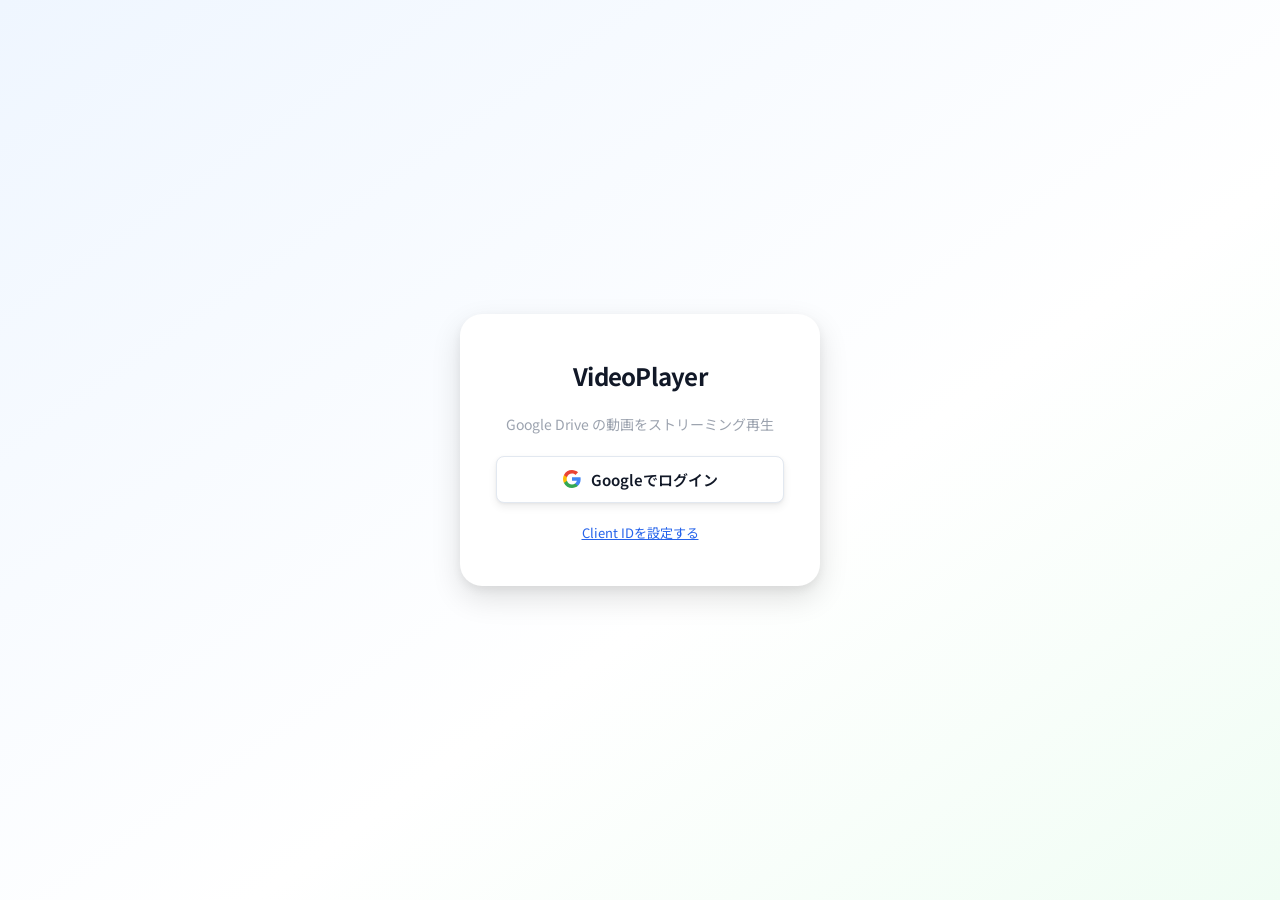
==== commit 19a4eb54: "Update index.html" ====
--- a/index.html
+++ b/index.html
@@ -2,43 +2,36 @@
 <html lang="ja">
 <head>
 <meta charset="UTF-8">
-<meta name="viewport" content="width=device-width, initial-scale=1.0, maximum-scale=1.0, user-scalable=no">
+<meta name="viewport" content="width=device-width,initial-scale=1.0,maximum-scale=1.0,user-scalable=no">
+<meta name="theme-color" content="#2563eb">
+<meta name="mobile-web-app-capable" content="yes">
+<meta name="apple-mobile-web-app-capable" content="yes">
+<meta name="apple-mobile-web-app-status-bar-style" content="default">
+<meta name="apple-mobile-web-app-title" content="VideoPlayer">
+<link rel="manifest" href="manifest.json">
+<link rel="apple-touch-icon" href="icon-192.png">
+<link rel="icon" type="image/png" href="icon-192.png">
 <title>VideoPlayer</title>
 <link rel="preconnect" href="https://fonts.googleapis.com">
 <link rel="preconnect" href="https://fonts.gstatic.com" crossorigin>
 <link rel="stylesheet" href="https://fonts.googleapis.com/css2?family=Noto+Sans+JP:wght@300;400;500;700&display=swap">
 <style>
-/* =====================================================
-   Variables
-   ===================================================== */
-:root {
-  --bg:          #ffffff;
-  --surface:     #f8f9fb;
-  --surface2:    #eef0f3;
-  --border:      #e2e8f0;
-  --border2:     #cbd5e1;
-  --text:        #111827;
-  --text2:       #4b5563;
-  --text3:       #9ca3af;
-  --accent:      #2563eb;
-  --accent-bg:   #dbeafe;
-  --danger:      #ef4444;
-  --danger-bg:   #fee2e2;
-  --shadow-sm:   0 1px 3px rgba(0,0,0,.06),0 1px 2px rgba(0,0,0,.04);
-  --shadow:      0 4px 8px rgba(0,0,0,.07),0 1px 3px rgba(0,0,0,.05);
-  --shadow-lg:   0 12px 30px rgba(0,0,0,.12),0 4px 10px rgba(0,0,0,.06);
-  --radius:      12px;
-  --radius-sm:   8px;
-  --btn:         44px;
-  --btn-sm:      36px;
-  --ctrl-gap:    8px;
-  --ctrl-pad:    12px;
-  --font:        'Noto Sans JP',sans-serif;
-}
-
-/* =====================================================
-   Reset
-   ===================================================== */
+/* =====================================================  Variables  */
+:root{
+  --bg:#ffffff; --surface:#f8f9fb; --surface2:#eef0f3;
+  --border:#e2e8f0; --border2:#cbd5e1;
+  --text:#111827; --text2:#4b5563; --text3:#9ca3af;
+  --accent:#2563eb; --accent-bg:#dbeafe;
+  --danger:#ef4444; --danger-bg:#fee2e2;
+  --success:#16a34a; --success-bg:#dcfce7;
+  --shadow:0 4px 8px rgba(0,0,0,.07),0 1px 3px rgba(0,0,0,.05);
+  --shadow-lg:0 12px 30px rgba(0,0,0,.12),0 4px 10px rgba(0,0,0,.06);
+  --radius:12px; --radius-sm:8px;
+  --btn:44px; --btn-sm:36px;
+  --ctrl-gap:8px; --ctrl-pad:12px;
+  --font:'Noto Sans JP',sans-serif;
+}
+/* =====================================================  Reset  */
 *,*::before,*::after{box-sizing:border-box;margin:0;padding:0}
 html,body{
   width:100%;height:100%;overflow:hidden;
@@ -48,20 +41,15 @@
 button{
   cursor:pointer;border:none;background:none;font-family:inherit;
   -webkit-tap-highlight-color:transparent;
-  -webkit-touch-callout:none;
-  user-select:none;-webkit-user-select:none;
-}
-input,select{font-family:inherit}
-
-/* =====================================================
-   Screens
-   ===================================================== */
+  -webkit-touch-callout:none;user-select:none;-webkit-user-select:none;
+}
+input,select,textarea{font-family:inherit}
+
+/* =====================================================  Screens  */
 .screen{position:fixed;inset:0;display:none;flex-direction:column;overflow:hidden}
 .screen.active{display:flex}
 
-/* =====================================================
-   Loading
-   ===================================================== */
+/* =====================================================  Loading overlay  */
 #loading-overlay{
   position:fixed;inset:0;z-index:9000;
   background:rgba(255,255,255,.93);backdrop-filter:blur(6px);
@@ -75,16 +63,115 @@
   border-radius:50%;animation:spin .75s linear infinite;
 }
 @keyframes spin{to{transform:rotate(360deg)}}
-#loading-message{font-size:14px;font-weight:500;color:var(--text2);letter-spacing:.01em}
-.loading-bar-wrap{width:200px;height:4px;background:var(--border);border-radius:2px;overflow:hidden}
-#loading-bar{height:100%;width:0%;background:var(--accent);border-radius:2px;transition:width .2s ease}
+#loading-message{font-size:14px;font-weight:500;color:var(--text2)}
+.loading-bar-wrap{width:220px;height:5px;background:var(--border);border-radius:3px;overflow:hidden}
+#loading-bar{height:100%;width:0%;background:var(--accent);border-radius:3px;transition:width .15s ease}
 #loading-percent{font-size:12px;color:var(--text3);font-weight:500}
 
-/* =====================================================
-   File List Screen
-   ===================================================== */
+/* =====================================================  Confirm dialog  */
+#confirm-overlay{
+  position:fixed;inset:0;z-index:8500;
+  background:rgba(0,0,0,.45);backdrop-filter:blur(2px);
+  display:flex;align-items:center;justify-content:center;padding:24px;
+}
+#confirm-overlay.hidden{display:none}
+.confirm-box{
+  background:var(--bg);border-radius:16px;
+  width:100%;max-width:340px;
+  box-shadow:var(--shadow-lg);overflow:hidden;
+}
+.confirm-body{padding:24px 22px 10px;display:flex;flex-direction:column;gap:9px}
+.confirm-title{font-size:16px;font-weight:700}
+.confirm-msg{font-size:14px;color:var(--text2);line-height:1.6}
+.confirm-fname{
+  font-size:13px;font-weight:600;background:var(--surface);
+  padding:8px 12px;border-radius:8px;word-break:break-all;
+  border:1px solid var(--border);color:var(--text);
+}
+.confirm-actions{display:flex;gap:8px;padding:16px 22px 22px;justify-content:flex-end}
+.btn-cancel{
+  padding:9px 18px;border-radius:var(--radius-sm);
+  background:var(--surface);color:var(--text2);
+  font-size:14px;font-weight:500;border:1px solid var(--border);
+  transition:background .14s;
+}
+.btn-cancel:hover{background:var(--surface2)}
+.btn-danger{
+  padding:9px 18px;border-radius:var(--radius-sm);
+  background:var(--danger);color:#fff;
+  font-size:14px;font-weight:600;transition:opacity .14s;
+}
+.btn-danger:hover{opacity:.88}
+
+/* =====================================================  Settings modal  */
+#modal-settings .modal-box{max-width:540px}
+.settings-section{display:flex;flex-direction:column;gap:8px}
+.settings-label{font-size:13px;font-weight:600;color:var(--text2)}
+.settings-input{
+  padding:10px 13px;border:1px solid var(--border);border-radius:var(--radius-sm);
+  font-size:14px;color:var(--text);background:var(--surface);outline:none;
+  transition:border-color .14s,background .14s;width:100%;
+}
+.settings-input:focus{border-color:var(--accent);background:var(--bg)}
+.settings-hint{
+  font-size:12px;color:var(--text3);line-height:1.7;
+  background:var(--surface);padding:12px 14px;
+  border-radius:var(--radius-sm);border:1px solid var(--border);
+}
+.settings-hint a{color:var(--accent);text-decoration:none}
+.settings-hint a:hover{text-decoration:underline}
+.settings-hint ol{padding-left:1.3em;display:flex;flex-direction:column;gap:3px}
+.settings-divider{height:1px;background:var(--border);margin:4px 0}
+.signout-btn{
+  display:flex;align-items:center;gap:8px;
+  padding:9px 14px;border-radius:var(--radius-sm);
+  background:var(--danger-bg);color:var(--danger);
+  font-size:13px;font-weight:600;
+  border:1px solid #fca5a5;width:100%;
+  transition:opacity .14s;
+}
+.signout-btn:hover{opacity:.8}
+
+/* =====================================================  Login screen  */
+#screen-login{
+  background:linear-gradient(145deg,#eff6ff 0%,#ffffff 60%,#f0fdf4 100%);
+  align-items:center;justify-content:center;
+}
+.login-card{
+  display:flex;flex-direction:column;align-items:center;gap:20px;
+  padding:44px 36px;
+  background:var(--bg);border-radius:22px;
+  box-shadow:var(--shadow-lg);
+  width:100%;max-width:360px;margin:20px;
+}
+.login-icon{width:80px;height:80px;border-radius:20px;object-fit:cover}
+.login-title{font-size:24px;font-weight:700;letter-spacing:-.03em;color:var(--text)}
+.login-desc{font-size:14px;color:var(--text3);text-align:center;line-height:1.6}
+.btn-google{
+  display:flex;align-items:center;justify-content:center;gap:10px;
+  width:100%;padding:12px 20px;
+  border-radius:var(--radius-sm);
+  background:#fff;color:var(--text);
+  font-size:15px;font-weight:600;
+  border:1.5px solid var(--border);
+  box-shadow:var(--shadow);
+  transition:box-shadow .14s,border-color .14s;
+}
+.btn-google:hover{box-shadow:var(--shadow-lg);border-color:var(--border2)}
+.btn-google svg{flex-shrink:0}
+.btn-setup{
+  font-size:13px;color:var(--accent);background:none;border:none;
+  text-decoration:underline;cursor:pointer;
+}
+.login-error{
+  font-size:13px;color:var(--danger);
+  background:var(--danger-bg);padding:10px 14px;border-radius:8px;
+  width:100%;text-align:center;
+}
+.login-error.hidden{display:none}
+
+/* =====================================================  File list screen  */
 #screen-filelist{background:var(--bg)}
-
 .fl-header{
   display:flex;align-items:center;justify-content:space-between;
   padding:14px 18px;border-bottom:1px solid var(--border);
@@ -92,14 +179,14 @@
 }
 .fl-title{
   display:flex;align-items:center;gap:9px;
-  font-size:19px;font-weight:700;color:var(--text);
+  font-size:18px;font-weight:700;color:var(--text);
   letter-spacing:-.02em;white-space:nowrap;
 }
-.fl-header-actions{display:flex;gap:7px;flex-shrink:0}
-
+.fl-title img{width:26px;height:26px;border-radius:7px;object-fit:cover;flex-shrink:0}
+.fl-header-actions{display:flex;gap:6px;flex-shrink:0}
 .btn-icon{
   display:flex;align-items:center;gap:6px;
-  padding:7px 13px;border-radius:var(--radius-sm);
+  padding:7px 12px;border-radius:var(--radius-sm);
   background:var(--surface);color:var(--text2);
   font-size:13px;font-weight:500;
   border:1px solid var(--border);
@@ -107,6 +194,14 @@
 }
 .btn-icon:hover{background:var(--surface2);color:var(--text)}
 .btn-icon svg{flex-shrink:0}
+.btn-icon-round{
+  width:34px;height:34px;border-radius:50%;
+  display:flex;align-items:center;justify-content:center;
+  background:var(--surface);color:var(--text3);
+  border:1px solid var(--border);
+  transition:background .14s,color .14s;flex-shrink:0;
+}
+.btn-icon-round:hover{background:var(--surface2);color:var(--text)}
 
 .fl-controls{
   display:flex;gap:8px;padding:10px 16px;
@@ -146,74 +241,70 @@
 .fl-tag-filter-bar:empty{padding:0;border-bottom:none}
 .fl-tag-filter-bar::-webkit-scrollbar{display:none}
 .tag-filter-chip{
-  display:inline-flex;align-items:center;gap:5px;
+  display:inline-flex;align-items:center;
   padding:4px 11px;border-radius:20px;border:1.5px solid;
   font-size:12px;font-weight:500;white-space:nowrap;
-  cursor:pointer;flex-shrink:0;transition:background .14s,color .14s;
-  background:transparent;
-}
-
-.fl-file-grid{
-  flex:1;overflow-y:auto;padding:12px 14px;
-  display:grid;gap:10px;align-content:start;
+  cursor:pointer;flex-shrink:0;
+  transition:background .14s,color .14s;background:transparent;
+}
+
+/* 1-column file list */
+.fl-file-list{
+  flex:1;overflow-y:auto;padding:10px 14px;
+  display:flex;flex-direction:column;gap:6px;
   -webkit-overflow-scrolling:touch;
 }
-@media (orientation:portrait),(max-width:540px){.fl-file-grid{grid-template-columns:1fr}}
-@media (orientation:landscape) and (min-width:541px){.fl-file-grid{grid-template-columns:repeat(2,1fr)}}
-@media (orientation:landscape) and (min-width:900px){.fl-file-grid{grid-template-columns:repeat(3,1fr)}}
-@media (orientation:landscape) and (min-width:1200px){.fl-file-grid{grid-template-columns:repeat(4,1fr)}}
-@media (min-width:540px) and (orientation:portrait){.fl-file-grid{grid-template-columns:repeat(2,1fr)}}
-
 .fl-empty{
   flex:1;display:flex;flex-direction:column;
   align-items:center;justify-content:center;
   gap:12px;color:var(--text3);padding:40px 20px;
 }
 .fl-empty p{font-size:15px;font-weight:500}
-.fl-empty-sub{font-size:13px!important;font-weight:400!important;color:var(--text3)}
-
-.file-card{
+.fl-empty-sub{font-size:13px!important;font-weight:400!important}
+
+/* File row (no thumbnail) */
+.file-row{
   background:var(--bg);border:1px solid var(--border);
-  border-radius:var(--radius);padding:13px 14px;
-  cursor:pointer;transition:box-shadow .14s,border-color .14s;
-  display:flex;flex-direction:column;gap:10px;
+  border-radius:var(--radius);padding:11px 14px;
+  cursor:pointer;
+  transition:box-shadow .14s,border-color .14s,background .14s;
+  display:flex;align-items:center;gap:10px;
   -webkit-touch-callout:none;user-select:none;-webkit-user-select:none;
 }
-.file-card:hover{box-shadow:var(--shadow);border-color:var(--border2)}
-.file-card:active{background:var(--surface)}
-.file-card-top{display:flex;align-items:flex-start;gap:11px}
-.file-thumb{
-  width:62px;height:40px;border-radius:6px;
-  background:#1e2330;display:flex;align-items:center;justify-content:center;
-  color:#4b5563;flex-shrink:0;overflow:hidden;
-}
-.file-info{flex:1;min-width:0}
-.file-name{
+.file-row:hover{box-shadow:var(--shadow);border-color:var(--border2)}
+.file-row:active{background:var(--surface)}
+.file-row-icon{
+  width:36px;height:36px;border-radius:8px;
+  background:var(--accent-bg);
+  display:flex;align-items:center;justify-content:center;
+  color:var(--accent);flex-shrink:0;
+}
+.file-row-body{flex:1;min-width:0;display:flex;flex-direction:column;gap:3px}
+.file-row-name{
   font-size:14px;font-weight:600;color:var(--text);
-  white-space:nowrap;overflow:hidden;text-overflow:ellipsis;line-height:1.4;
-}
-.file-name-input{
-  font-size:14px;font-weight:600;border:1.5px solid var(--accent);
-  border-radius:5px;padding:2px 7px;outline:none;
+  white-space:nowrap;overflow:hidden;text-overflow:ellipsis;line-height:1.35;
+}
+.file-row-name-input{
+  font-size:14px;font-weight:600;
+  border:1.5px solid var(--accent);border-radius:5px;
+  padding:2px 7px;outline:none;
   width:100%;color:var(--text);background:var(--bg);
 }
-.file-meta{font-size:11px;color:var(--text3);margin-top:2px}
-.file-actions{display:flex;gap:3px;flex-shrink:0}
+.file-row-meta{display:flex;align-items:center;gap:6px;flex-wrap:wrap}
+.file-meta-text{font-size:11px;color:var(--text3)}
+.file-tag-chip{
+  padding:1px 7px;border-radius:8px;
+  font-size:11px;font-weight:500;color:#fff;white-space:nowrap;
+}
+.file-row-actions{display:flex;gap:2px;flex-shrink:0}
 .file-action-btn{
-  width:29px;height:29px;display:flex;align-items:center;justify-content:center;
+  width:30px;height:30px;display:flex;align-items:center;justify-content:center;
   border-radius:7px;color:var(--text3);transition:color .14s,background .14s;
 }
 .file-action-btn:hover{color:var(--text);background:var(--surface)}
 .file-action-btn.danger:hover{color:var(--danger);background:var(--danger-bg)}
-.file-tags{display:flex;flex-wrap:wrap;gap:4px}
-.file-tag-chip{
-  padding:2px 9px;border-radius:10px;
-  font-size:11px;font-weight:500;color:#fff;white-space:nowrap;
-}
-
-/* =====================================================
-   Modals
-   ===================================================== */
+
+/* =====================================================  Modals  */
 .modal-overlay{
   position:fixed;inset:0;z-index:800;
   background:rgba(0,0,0,.45);
@@ -223,7 +314,7 @@
 .modal-overlay.hidden{display:none}
 .modal-box{
   background:var(--bg);border-radius:16px;
-  width:100%;max-width:480px;max-height:80vh;
+  width:100%;max-width:480px;max-height:82vh;
   display:flex;flex-direction:column;
   box-shadow:var(--shadow-lg);overflow:hidden;
 }
@@ -243,6 +334,7 @@
   -webkit-overflow-scrolling:touch;
 }
 
+/* Tag editor */
 #tag-editor-list{display:flex;flex-direction:column;gap:7px}
 .tag-editor-item{
   display:flex;align-items:center;gap:8px;
@@ -277,7 +369,6 @@
   transition:opacity .14s;
 }
 .tag-del-btn:hover{opacity:.8}
-
 .tag-add-form{
   display:flex;gap:8px;align-items:center;
   padding-top:4px;border-top:1px solid var(--border);flex-shrink:0;
@@ -301,7 +392,6 @@
   font-size:13px;font-weight:600;white-space:nowrap;transition:opacity .14s;
 }
 .btn-primary:hover{opacity:.88}
-
 .file-tag-checkbox-item{
   display:flex;align-items:center;gap:10px;
   padding:10px 4px;border-bottom:1px solid var(--border);cursor:pointer;
@@ -310,15 +400,10 @@
 .file-tag-checkbox-item input[type="checkbox"]{
   width:17px;height:17px;cursor:pointer;accent-color:var(--accent);flex-shrink:0;
 }
-.file-tag-checkbox-label{
-  display:flex;align-items:center;gap:8px;
-  font-size:14px;font-weight:500;cursor:pointer;
-}
+.file-tag-checkbox-label{display:flex;align-items:center;gap:8px;font-size:14px;font-weight:500;cursor:pointer}
 .tag-dot-swatch{width:10px;height:10px;border-radius:50%;flex-shrink:0}
 
-/* =====================================================
-   Player Screen
-   ===================================================== */
+/* =====================================================  Player screen  */
 #screen-player{background:#000}
 .player-wrap{
   position:relative;width:100%;height:100%;
@@ -335,37 +420,28 @@
 .player-controls{position:absolute;inset:0;pointer-events:none}
 .player-controls > *{pointer-events:auto}
 
-/* Circular buttons */
 .ctrl-btn{
   width:var(--btn);height:var(--btn);border-radius:50%;
   border:2px solid rgba(255,255,255,.82);
   background:rgba(0,0,0,.18);color:#fff;
   display:flex;align-items:center;justify-content:center;
-  flex-shrink:0;position:relative;
-  -webkit-touch-callout:none;
-  user-select:none;-webkit-user-select:none;
+  flex-shrink:0;
+  -webkit-touch-callout:none;user-select:none;-webkit-user-select:none;
   -webkit-tap-highlight-color:transparent;
   transition:background .12s,border-color .12s;
 }
 .ctrl-btn:active{background:rgba(255,255,255,.22)}
 .ctrl-btn.active{background:rgba(255,255,255,.25);border-color:#fff}
 .ctrl-btn-sm{width:var(--btn-sm);height:var(--btn-sm)}
-
 .skip-btn{flex-direction:column;gap:0}
 .skip-btn svg{margin-top:2px}
-.skip-label{
-  font-size:10px;font-weight:800;color:#fff;line-height:1;
-  margin-top:1px;text-shadow:0 1px 2px rgba(0,0,0,.6);
-}
-
-/* Top bar */
+.skip-label{font-size:10px;font-weight:800;color:#fff;line-height:1;margin-top:1px;text-shadow:0 1px 2px rgba(0,0,0,.6)}
+
 .ctrl-top-bar{
   position:absolute;
   top:var(--ctrl-pad);left:var(--ctrl-pad);right:var(--ctrl-pad);
   display:flex;align-items:center;gap:10px;
 }
-
-/* Seekbar */
 .seekbar-wrap{flex:1;display:flex;flex-direction:column;gap:5px;min-width:0}
 .seekbar-track{
   position:relative;height:6px;
@@ -375,15 +451,14 @@
 .seekbar-progress{
   position:absolute;top:0;left:0;height:100%;
   background:rgba(255,255,255,.9);border-radius:3px;
-  pointer-events:none;width:0%;transition:width .05s linear;
+  pointer-events:none;width:0%;
 }
 .seekbar-loop-range{
   position:absolute;top:0;height:100%;
   background:rgba(59,130,246,.55);pointer-events:none;display:none;
 }
 .seekbar-loop-range.visible{display:block}
-.seekbar-loop-start,
-.seekbar-loop-end{
+.seekbar-loop-start,.seekbar-loop-end{
   position:absolute;top:-3px;bottom:-3px;width:3px;
   pointer-events:none;border-radius:2px;
 }
@@ -406,14 +481,12 @@
   color:rgba(255,255,255,.85);text-shadow:0 1px 3px rgba(0,0,0,.55);
 }
 
-/* Left controls */
 .ctrl-left{
   position:absolute;
   top:calc(var(--ctrl-pad) + var(--btn) + 10px);
   left:var(--ctrl-pad);
   display:flex;flex-direction:column;gap:var(--ctrl-gap);
 }
-/* Right controls */
 .ctrl-right{
   position:absolute;
   top:calc(var(--ctrl-pad) + var(--btn) + 10px);
@@ -427,19 +500,16 @@
   font-size:12px;font-weight:800;color:#fff;
   letter-spacing:.01em;text-shadow:0 1px 4px rgba(0,0,0,.6);white-space:nowrap;
 }
-
 .ui-show-btn{position:absolute;top:var(--ctrl-pad);right:var(--ctrl-pad);z-index:10}
 .ui-show-btn.hidden{display:none}
 
-/* =====================================================
-   Responsive
-   ===================================================== */
-@media (max-height:420px){
+/* =====================================================  Responsive  */
+@media(max-height:420px){
   :root{--btn:36px;--btn-sm:30px;--ctrl-gap:6px;--ctrl-pad:8px}
   .skip-label{font-size:9px}
   .seekbar-time{font-size:10px}
 }
-@media (max-width:360px){
+@media(max-width:360px){
   .fl-title{font-size:16px}
   .btn-icon span{display:none}
   .btn-icon{padding:7px 10px}
@@ -448,7 +518,7 @@
 </head>
 <body>
 
-<!-- Loading Overlay -->
+<!-- ===== Loading overlay ===== -->
 <div id="loading-overlay" class="hidden">
   <div class="loading-content">
     <div class="loading-spinner"></div>
@@ -458,37 +528,111 @@
   </div>
 </div>
 
+<!-- ===== Confirm delete dialog ===== -->
+<div id="confirm-overlay" class="hidden">
+  <div class="confirm-box">
+    <div class="confirm-body">
+      <div class="confirm-title">ファイルを削除</div>
+      <div class="confirm-msg">このファイルをGoogle Driveから削除しますか？<br>この操作は取り消せません。</div>
+      <div class="confirm-fname" id="confirm-fname"></div>
+    </div>
+    <div class="confirm-actions">
+      <button class="btn-cancel" id="btn-confirm-cancel">キャンセル</button>
+      <button class="btn-danger" id="btn-confirm-ok">削除する</button>
+    </div>
+  </div>
+</div>
+
+<!-- ===== Settings modal ===== -->
+<div id="modal-settings" class="modal-overlay hidden" role="dialog" aria-modal="true">
+  <div class="modal-box">
+    <div class="modal-header">
+      <h2>Google Cloud 設定</h2>
+      <button class="btn-close" id="btn-close-settings" aria-label="閉じる">
+        <svg xmlns="http://www.w3.org/2000/svg" width="18" height="18" viewBox="0 0 24 24" fill="none" stroke="currentColor" stroke-width="2.5" stroke-linecap="round" stroke-linejoin="round"><line x1="18" y1="6" x2="6" y2="18"/><line x1="6" y1="6" x2="18" y2="18"/></svg>
+      </button>
+    </div>
+    <div class="modal-body">
+      <div class="settings-section">
+        <label class="settings-label" for="input-client-id">OAuth 2.0 クライアントID</label>
+        <input type="text" id="input-client-id" class="settings-input" placeholder="xxxxx.apps.googleusercontent.com" autocomplete="off" spellcheck="false">
+        <button class="btn-primary" id="btn-save-client-id" style="align-self:flex-start">保存</button>
+      </div>
+      <div class="settings-divider"></div>
+      <div class="settings-hint">
+        <strong>設定手順</strong>
+        <ol>
+          <li><a href="https://console.cloud.google.com/" target="_blank" rel="noopener">Google Cloud Console</a> を開く</li>
+          <li>プロジェクトを作成（または選択）</li>
+          <li>「APIとサービス」→「ライブラリ」→ <strong>Google Drive API</strong> を有効化</li>
+          <li>「APIとサービス」→「認証情報」→「OAuth 2.0 クライアントID を作成」</li>
+          <li>アプリ種別:「<strong>ウェブアプリケーション</strong>」を選択</li>
+          <li>「承認済みのJavaScript生成元」に あなたの GitHub Pages URL を追加<br>例: <code>https://username.github.io</code></li>
+          <li>クライアントIDをコピーして上欄に貼り付け → 保存</li>
+        </ol>
+      </div>
+      <div class="settings-divider" id="signout-divider" style="display:none"></div>
+      <button class="signout-btn" id="btn-signout" style="display:none">
+        <svg xmlns="http://www.w3.org/2000/svg" width="15" height="15" viewBox="0 0 24 24" fill="none" stroke="currentColor" stroke-width="2" stroke-linecap="round" stroke-linejoin="round"><path d="M9 21H5a2 2 0 0 1-2-2V5a2 2 0 0 1 2-2h4"/><polyline points="16 17 21 12 16 7"/><line x1="21" y1="12" x2="9" y2="12"/></svg>
+        Googleアカウントからサインアウト
+      </button>
+    </div>
+  </div>
+</div>
+
+<!-- ===== LOGIN SCREEN ===== -->
+<div id="screen-login" class="screen active">
+  <div class="login-card">
+    <img src="icon-192.png" class="login-icon" alt="VideoPlayer" onerror="this.style.display='none'">
+    <div class="login-title">VideoPlayer</div>
+    <div class="login-desc">Google Drive の動画をストリーミング再生</div>
+    <div class="login-error hidden" id="login-error"></div>
+    <button class="btn-google" id="btn-google-login">
+      <svg width="18" height="18" viewBox="0 0 18 18" xmlns="http://www.w3.org/2000/svg" aria-hidden="true">
+        <path d="M17.64 9.2c0-.637-.057-1.251-.164-1.84H9v3.481h4.844a4.14 4.14 0 0 1-1.796 2.716v2.259h2.908c1.702-1.567 2.684-3.875 2.684-6.615z" fill="#4285F4"/>
+        <path d="M9 18c2.43 0 4.467-.806 5.956-2.18l-2.908-2.259c-.806.54-1.837.86-3.048.86-2.344 0-4.328-1.584-5.036-3.711H.957v2.332A8.997 8.997 0 0 0 9 18z" fill="#34A853"/>
+        <path d="M3.964 10.71A5.41 5.41 0 0 1 3.682 9c0-.593.102-1.17.282-1.71V4.958H.957A8.996 8.996 0 0 0 0 9c0 1.452.348 2.827.957 4.042l3.007-2.332z" fill="#FBBC05"/>
+        <path d="M9 3.58c1.321 0 2.508.454 3.44 1.345l2.582-2.58C13.463.891 11.426 0 9 0A8.997 8.997 0 0 0 .957 4.958L3.964 7.29C4.672 5.163 6.656 3.58 9 3.58z" fill="#EA4335"/>
+      </svg>
+      Googleでログイン
+    </button>
+    <button class="btn-setup" id="btn-open-settings-login">Client IDを設定する</button>
+  </div>
+</div>
+
 <!-- ===== FILE LIST SCREEN ===== -->
-<div id="screen-filelist" class="screen active">
+<div id="screen-filelist" class="screen">
   <header class="fl-header">
     <h1 class="fl-title">
-      <svg xmlns="http://www.w3.org/2000/svg" width="22" height="22" viewBox="0 0 24 24" fill="none" stroke="currentColor" stroke-width="2" stroke-linecap="round" stroke-linejoin="round" aria-hidden="true"><polygon points="23 7 16 12 23 17 23 7"/><rect x="1" y="5" width="15" height="14" rx="2" ry="2"/></svg>
+      <img src="icon-192.png" alt="" onerror="this.style.display='none'">
       VideoPlayer
     </h1>
     <div class="fl-header-actions">
       <button class="btn-icon" id="btn-add-file">
-        <svg xmlns="http://www.w3.org/2000/svg" width="16" height="16" viewBox="0 0 24 24" fill="none" stroke="currentColor" stroke-width="2.5" stroke-linecap="round" stroke-linejoin="round"><circle cx="12" cy="12" r="10"/><line x1="12" y1="8" x2="12" y2="16"/><line x1="8" y1="12" x2="16" y2="12"/></svg>
+        <svg xmlns="http://www.w3.org/2000/svg" width="15" height="15" viewBox="0 0 24 24" fill="none" stroke="currentColor" stroke-width="2.5" stroke-linecap="round" stroke-linejoin="round"><circle cx="12" cy="12" r="10"/><line x1="12" y1="8" x2="12" y2="16"/><line x1="8" y1="12" x2="16" y2="12"/></svg>
         <span>追加</span>
       </button>
       <button class="btn-icon" id="btn-open-tag-editor">
-        <svg xmlns="http://www.w3.org/2000/svg" width="16" height="16" viewBox="0 0 24 24" fill="none" stroke="currentColor" stroke-width="2" stroke-linecap="round" stroke-linejoin="round"><path d="M20.59 13.41l-7.17 7.17a2 2 0 0 1-2.83 0L2 12V2h10l8.59 8.59a2 2 0 0 1 0 2.82z"/><line x1="7" y1="7" x2="7.01" y2="7"/></svg>
-        <span>タグ編集</span>
+        <svg xmlns="http://www.w3.org/2000/svg" width="15" height="15" viewBox="0 0 24 24" fill="none" stroke="currentColor" stroke-width="2" stroke-linecap="round" stroke-linejoin="round"><path d="M20.59 13.41l-7.17 7.17a2 2 0 0 1-2.83 0L2 12V2h10l8.59 8.59a2 2 0 0 1 0 2.82z"/><line x1="7" y1="7" x2="7.01" y2="7"/></svg>
+        <span>タグ</span>
+      </button>
+      <button class="btn-icon-round" id="btn-open-settings-main" title="設定">
+        <svg xmlns="http://www.w3.org/2000/svg" width="15" height="15" viewBox="0 0 24 24" fill="none" stroke="currentColor" stroke-width="2" stroke-linecap="round" stroke-linejoin="round"><circle cx="12" cy="12" r="3"/><path d="M19.4 15a1.65 1.65 0 0 0 .33 1.82l.06.06a2 2 0 0 1-2.83 2.83l-.06-.06a1.65 1.65 0 0 0-1.82-.33 1.65 1.65 0 0 0-1 1.51V21a2 2 0 0 1-4 0v-.09A1.65 1.65 0 0 0 9 19.4a1.65 1.65 0 0 0-1.82.33l-.06.06a2 2 0 0 1-2.83-2.83l.06-.06A1.65 1.65 0 0 0 4.68 15a1.65 1.65 0 0 0-1.51-1H3a2 2 0 0 1 0-4h.09A1.65 1.65 0 0 0 4.6 9a1.65 1.65 0 0 0-.33-1.82l-.06-.06a2 2 0 0 1 2.83-2.83l.06.06A1.65 1.65 0 0 0 9 4.68a1.65 1.65 0 0 0 1-1.51V3a2 2 0 0 1 4 0v.09a1.65 1.65 0 0 0 1 1.51 1.65 1.65 0 0 0 1.82-.33l.06-.06a2 2 0 0 1 2.83 2.83l-.06.06A1.65 1.65 0 0 0 19.4 9a1.65 1.65 0 0 0 1.51 1H21a2 2 0 0 1 0 4h-.09a1.65 1.65 0 0 0-1.51 1z"/></svg>
       </button>
     </div>
   </header>
-
   <div class="fl-controls">
     <div class="fl-search-wrap">
-      <span class="search-icon" aria-hidden="true">
+      <span class="search-icon">
         <svg xmlns="http://www.w3.org/2000/svg" width="15" height="15" viewBox="0 0 24 24" fill="none" stroke="currentColor" stroke-width="2" stroke-linecap="round" stroke-linejoin="round"><circle cx="11" cy="11" r="8"/><line x1="21" y1="21" x2="16.65" y2="16.65"/></svg>
       </span>
       <input type="text" id="search-input" placeholder="名前・タグで検索..." autocomplete="off" spellcheck="false">
       <button class="search-clear hidden" id="btn-search-clear" aria-label="検索クリア">
-        <svg xmlns="http://www.w3.org/2000/svg" width="13" height="13" viewBox="0 0 24 24" fill="none" stroke="currentColor" stroke-width="2.5" stroke-linecap="round" stroke-linejoin="round"><line x1="18" y1="6" x2="6" y2="18"/><line x1="6" y1="6" x2="18" y2="18"/></svg>
+        <svg xmlns="http://www.w3.org/2000/svg" width="13" height="13" viewBox="0 0 24 24" fill="none" stroke="currentColor" stroke-width="2.5"><line x1="18" y1="6" x2="6" y2="18"/><line x1="6" y1="6" x2="18" y2="18"/></svg>
       </button>
     </div>
     <div class="fl-sort-wrap">
-      <select id="sort-select" aria-label="並べ替え">
+      <select id="sort-select">
         <option value="added-desc">追加順↓</option>
         <option value="added-asc">追加順↑</option>
         <option value="name-asc">名前順↑</option>
@@ -496,13 +640,12 @@
       </select>
     </div>
   </div>
-
   <div class="fl-tag-filter-bar" id="tag-filter-bar"></div>
-  <div class="fl-file-grid" id="file-grid" role="list"></div>
+  <div class="fl-file-list" id="file-list" role="list"></div>
   <div class="fl-empty" id="fl-empty" style="display:none">
     <svg xmlns="http://www.w3.org/2000/svg" width="52" height="52" viewBox="0 0 24 24" fill="none" stroke="currentColor" stroke-width="1" stroke-linecap="round" stroke-linejoin="round"><polygon points="23 7 16 12 23 17 23 7"/><rect x="1" y="5" width="15" height="14" rx="2" ry="2"/></svg>
     <p>動画を追加してください</p>
-    <p class="fl-empty-sub">「追加」ボタンから動画ファイルを選択</p>
+    <p class="fl-empty-sub">「追加」からDriveにアップロード</p>
   </div>
   <input type="file" id="file-input" accept="video/*" multiple style="display:none">
 </div>
@@ -510,10 +653,8 @@
 <!-- ===== PLAYER SCREEN ===== -->
 <div id="screen-player" class="screen">
   <div class="player-wrap" id="player-wrap">
-    <video id="video-el" playsinline preload="auto"></video>
-
+    <video id="video-el" playsinline preload="auto" crossorigin="use-credentials"></video>
     <div class="player-controls" id="player-controls">
-      <!-- TOP BAR -->
       <div class="ctrl-top-bar">
         <button class="ctrl-btn" id="btn-back" aria-label="一覧に戻る">
           <svg xmlns="http://www.w3.org/2000/svg" width="20" height="20" viewBox="0 0 24 24" fill="none" stroke="currentColor" stroke-width="2.5" stroke-linecap="round" stroke-linejoin="round"><polyline points="15 18 9 12 15 6"/></svg>
@@ -535,8 +676,6 @@
           <svg id="icon-pause" xmlns="http://www.w3.org/2000/svg" width="18" height="18" viewBox="0 0 24 24" fill="currentColor" stroke="currentColor" stroke-width="1" style="display:none"><rect x="6" y="4" width="4" height="16"/><rect x="14" y="4" width="4" height="16"/></svg>
         </button>
       </div>
-
-      <!-- LEFT CONTROLS -->
       <div class="ctrl-left">
         <div class="ctrl-row">
           <button class="ctrl-btn skip-btn" id="btn-back3" aria-label="-3秒">
@@ -564,16 +703,14 @@
           </button>
         </div>
       </div>
-
-      <!-- RIGHT CONTROLS -->
       <div class="ctrl-right">
         <div class="ctrl-row ctrl-row-speed">
           <button class="ctrl-btn ctrl-btn-sm" id="btn-speed-down" aria-label="速度を下げる">
-            <svg xmlns="http://www.w3.org/2000/svg" width="14" height="14" viewBox="0 0 24 24" fill="none" stroke="currentColor" stroke-width="2.5" stroke-linecap="round" stroke-linejoin="round"><line x1="5" y1="12" x2="19" y2="12"/></svg>
+            <svg xmlns="http://www.w3.org/2000/svg" width="14" height="14" viewBox="0 0 24 24" fill="none" stroke="currentColor" stroke-width="2.5"><line x1="5" y1="12" x2="19" y2="12"/></svg>
           </button>
           <div class="speed-display" id="speed-display">1.00x</div>
           <button class="ctrl-btn ctrl-btn-sm" id="btn-speed-up" aria-label="速度を上げる">
-            <svg xmlns="http://www.w3.org/2000/svg" width="14" height="14" viewBox="0 0 24 24" fill="none" stroke="currentColor" stroke-width="2.5" stroke-linecap="round" stroke-linejoin="round"><line x1="12" y1="5" x2="12" y2="19"/><line x1="5" y1="12" x2="19" y2="12"/></svg>
+            <svg xmlns="http://www.w3.org/2000/svg" width="14" height="14" viewBox="0 0 24 24" fill="none" stroke="currentColor" stroke-width="2.5"><line x1="12" y1="5" x2="12" y2="19"/><line x1="5" y1="12" x2="19" y2="12"/></svg>
           </button>
         </div>
         <div class="ctrl-row">
@@ -604,8 +741,7 @@
           </button>
         </div>
       </div>
-    </div><!-- /player-controls -->
-
+    </div>
     <button class="ctrl-btn ui-show-btn hidden" id="btn-ui-show" aria-label="UI表示">
       <svg xmlns="http://www.w3.org/2000/svg" width="18" height="18" viewBox="0 0 24 24" fill="none" stroke="currentColor" stroke-width="2" stroke-linecap="round" stroke-linejoin="round"><path d="M1 12s4-8 11-8 11 8 11 8-4 8-11 8-11-8-11-8z"/><circle cx="12" cy="12" r="3"/></svg>
     </button>
@@ -618,14 +754,14 @@
     <div class="modal-header">
       <h2>タグ編集</h2>
       <button class="btn-close" id="btn-close-tag-editor" aria-label="閉じる">
-        <svg xmlns="http://www.w3.org/2000/svg" width="18" height="18" viewBox="0 0 24 24" fill="none" stroke="currentColor" stroke-width="2.5" stroke-linecap="round" stroke-linejoin="round"><line x1="18" y1="6" x2="6" y2="18"/><line x1="6" y1="6" x2="18" y2="18"/></svg>
+        <svg xmlns="http://www.w3.org/2000/svg" width="18" height="18" viewBox="0 0 24 24" fill="none" stroke="currentColor" stroke-width="2.5"><line x1="18" y1="6" x2="6" y2="18"/><line x1="6" y1="6" x2="18" y2="18"/></svg>
       </button>
     </div>
     <div class="modal-body">
       <div id="tag-editor-list"></div>
       <div class="tag-add-form">
         <input type="text" id="new-tag-name" placeholder="新しいタグ名..." maxlength="30" autocomplete="off">
-        <input type="color" id="new-tag-color" value="#3b82f6" aria-label="タグの色">
+        <input type="color" id="new-tag-color" value="#3b82f6">
         <button class="btn-primary" id="btn-add-tag">追加</button>
       </div>
     </div>
@@ -638,7 +774,7 @@
     <div class="modal-header">
       <h2>タグを編集</h2>
       <button class="btn-close" id="btn-close-file-tags" aria-label="閉じる">
-        <svg xmlns="http://www.w3.org/2000/svg" width="18" height="18" viewBox="0 0 24 24" fill="none" stroke="currentColor" stroke-width="2.5" stroke-linecap="round" stroke-linejoin="round"><line x1="18" y1="6" x2="6" y2="18"/><line x1="6" y1="6" x2="18" y2="18"/></svg>
+        <svg xmlns="http://www.w3.org/2000/svg" width="18" height="18" viewBox="0 0 24 24" fill="none" stroke="currentColor" stroke-width="2.5"><line x1="18" y1="6" x2="6" y2="18"/><line x1="6" y1="6" x2="18" y2="18"/></svg>
       </button>
     </div>
     <div class="modal-body" id="file-tags-body"></div>
@@ -647,278 +783,468 @@
 
 <script>
 /* =====================================================
-   utils.js
+   UTILS
    ===================================================== */
-function formatTime(sec){
-  if(!isFinite(sec)||sec<0)sec=0;
-  const h=Math.floor(sec/3600),m=Math.floor((sec%3600)/60),s=Math.floor(sec%60);
-  if(h>0)return`${h}:${String(m).padStart(2,'0')}:${String(s).padStart(2,'0')}`;
-  return`${m}:${String(s).padStart(2,'0')}`;
+function formatTime(s){
+  if(!isFinite(s)||s<0)s=0;
+  const h=Math.floor(s/3600),m=Math.floor((s%3600)/60),ss=Math.floor(s%60);
+  if(h>0)return`${h}:${String(m).padStart(2,'0')}:${String(ss).padStart(2,'0')}`;
+  return`${m}:${String(ss).padStart(2,'0')}`;
 }
 function genId(){return Date.now().toString(36)+Math.random().toString(36).slice(2,7)}
-function clamp(v,min,max){return Math.max(min,Math.min(max,v))}
-function humanSize(bytes){
-  if(bytes<1024)return bytes+' B';
-  if(bytes<1048576)return(bytes/1024).toFixed(1)+' KB';
-  return(bytes/1048576).toFixed(1)+' MB';
-}
+function clamp(v,a,b){return Math.max(a,Math.min(b,v))}
+function humanSize(b){
+  if(b<1024)return b+' B';
+  if(b<1048576)return(b/1024).toFixed(1)+' KB';
+  return(b/1048576).toFixed(1)+' MB';
+}
+function stripExt(n){return n.replace(/\.[^.]+$/,'')}
+
 function showLoading(msg='読み込み中...'){
   document.getElementById('loading-message').textContent=msg;
   document.getElementById('loading-bar').style.width='0%';
   document.getElementById('loading-percent').textContent='0%';
   document.getElementById('loading-overlay').classList.remove('hidden');
 }
-function updateLoadingProgress(pct){
+function updateProgress(pct){
   const p=clamp(Math.round(pct),0,100);
   document.getElementById('loading-bar').style.width=p+'%';
   document.getElementById('loading-percent').textContent=p+'%';
 }
 function hideLoading(){document.getElementById('loading-overlay').classList.add('hidden')}
-function noLongPress(el){el.addEventListener('contextmenu',e=>e.preventDefault())}
-function initNoLongPress(){document.querySelectorAll('.ctrl-btn').forEach(noLongPress)}
 
 /* =====================================================
-   db.js
+   IndexedDB  (metadata only — no video blobs)
    ===================================================== */
-const DB_NAME='videoplayer-db',DB_VERSION=2;
+const DB_NAME='vp-meta-v1',DB_VER=1;
 let _db=null;
 function openDB(){
-  return new Promise((resolve,reject)=>{
-    if(_db){resolve(_db);return}
-    const req=indexedDB.open(DB_NAME,DB_VERSION);
-    req.onupgradeneeded=e=>{
+  return new Promise((res,rej)=>{
+    if(_db){res(_db);return}
+    const r=indexedDB.open(DB_NAME,DB_VER);
+    r.onupgradeneeded=e=>{
       const db=e.target.result;
-      if(!db.objectStoreNames.contains('blobs'))db.createObjectStore('blobs',{keyPath:'id'});
-      if(!db.objectStoreNames.contains('settings'))db.createObjectStore('settings',{keyPath:'key'});
+      if(!db.objectStoreNames.contains('kv'))db.createObjectStore('kv',{keyPath:'k'});
     };
-    req.onsuccess=e=>{_db=e.target.result;resolve(_db)};
-    req.onerror=e=>reject(e.target.error);
+    r.onsuccess=e=>{_db=e.target.result;res(_db)};
+    r.onerror=e=>rej(e.target.error);
   });
 }
-function dbSaveBlob(id,blob,onProgress){
-  return new Promise(async(resolve,reject)=>{
-    const db=await openDB();
-    let pct=0;
-    const tick=setInterval(()=>{pct=Math.min(pct+4,88);if(onProgress)onProgress(pct)},60);
-    const tx=db.transaction('blobs','readwrite');
-    const req=tx.objectStore('blobs').put({id,blob});
-    req.onsuccess=()=>{clearInterval(tick);if(onProgress)onProgress(100);resolve()};
-    req.onerror=e=>{clearInterval(tick);reject(e.target.error)};
+async function dbGet(k){
+  const db=await openDB();
+  return new Promise((res,rej)=>{
+    const r=db.transaction('kv','readonly').objectStore('kv').get(k);
+    r.onsuccess=e=>res(e.target.result?e.target.result.v:undefined);
+    r.onerror=e=>rej(e.target.error);
   });
 }
-function dbGetBlob(id){
-  return new Promise(async(resolve,reject)=>{
-    const db=await openDB();
-    const tx=db.transaction('blobs','readonly');
-    const req=tx.objectStore('blobs').get(id);
-    req.onsuccess=e=>resolve(e.target.result?e.target.result.blob:null);
-    req.onerror=e=>reject(e.target.error);
+async function dbSet(k,v){
+  const db=await openDB();
+  return new Promise((res,rej)=>{
+    const r=db.transaction('kv','readwrite').objectStore('kv').put({k,v});
+    r.onsuccess=()=>res();r.onerror=e=>rej(e.target.error);
   });
 }
-function dbDeleteBlob(id){
-  return new Promise(async(resolve,reject)=>{
-    const db=await openDB();
-    const tx=db.transaction('blobs','readwrite');
-    const req=tx.objectStore('blobs').delete(id);
-    req.onsuccess=()=>resolve();
-    req.onerror=e=>reject(e.target.error);
+async function dbDel(k){
+  const db=await openDB();
+  return new Promise((res,rej)=>{
+    const r=db.transaction('kv','readwrite').objectStore('kv').delete(k);
+    r.onsuccess=()=>res();r.onerror=e=>rej(e.target.error);
   });
 }
-async function dbGet(key){
-  const db=await openDB();
-  return new Promise((resolve,reject)=>{
-    const tx=db.transaction('settings','readonly');
-    const req=tx.objectStore('settings').get(key);
-    req.onsuccess=e=>resolve(e.target.result?e.target.result.value:undefined);
-    req.onerror=e=>reject(e.target.error);
-  });
-}
-async function dbSet(key,value){
-  const db=await openDB();
-  return new Promise((resolve,reject)=>{
-    const tx=db.transaction('settings','readwrite');
-    const req=tx.objectStore('settings').put({key,value});
-    req.onsuccess=()=>resolve();
-    req.onerror=e=>reject(e.target.error);
-  });
-}
 
 /* =====================================================
-   store.js
+   AUTH  — Google Identity Services
+   ===================================================== */
+const Auth=(()=>{
+  let _tok=null,_exp=0,_client=null,_pending=[];
+
+  function isValid(){return _tok&&Date.now()<_exp-60000}
+  function getToken(){return _tok}
+
+  async function _sendSW(token){
+    try{
+      if('serviceWorker' in navigator){
+        const reg=await navigator.serviceWorker.ready;
+        reg.active?.postMessage({type:'SET_TOKEN',token:token||null});
+      }
+    }catch(e){}
+  }
+
+  function _store(token,expiresIn){
+    _tok=token;
+    _exp=Date.now()+(parseInt(expiresIn)||3600)*1000;
+    sessionStorage.setItem('_t',token);
+    sessionStorage.setItem('_e',_exp.toString());
+    _sendSW(token);
+    _pending.forEach(r=>r.ok(token));
+    _pending=[];
+  }
+
+  function _fail(err){
+    _pending.forEach(r=>r.ng(err));
+    _pending=[];
+  }
+
+  function restoreSession(){
+    const t=sessionStorage.getItem('_t'),e=parseInt(sessionStorage.getItem('_e')||'0');
+    if(t&&Date.now()<e-60000){_tok=t;_exp=e;_sendSW(t);return true}
+    return false;
+  }
+
+  function clear(){
+    _tok=null;_exp=0;
+    sessionStorage.removeItem('_t');sessionStorage.removeItem('_e');
+    _sendSW(null);
+  }
+
+  async function init(clientId){
+    if(!window.google?.accounts?.oauth2){
+      await new Promise(res=>{
+        const s=document.createElement('script');
+        s.src='https://accounts.google.com/gsi/client';
+        s.async=true;s.onload=res;
+        document.head.appendChild(s);
+      });
+    }
+    _client=google.accounts.oauth2.initTokenClient({
+      client_id:clientId,
+      scope:'https://www.googleapis.com/auth/drive.file',
+      callback:resp=>{
+        if(resp.error){_fail(new Error(resp.error));return}
+        _store(resp.access_token,resp.expires_in);
+      }
+    });
+  }
+
+  function login(){
+    return new Promise((ok,ng)=>{
+      _pending.push({ok,ng});
+      _client.requestAccessToken({prompt:'select_account'});
+    });
+  }
+
+  function silentRefresh(){
+    return new Promise((ok,ng)=>{
+      _pending.push({ok,ng});
+      _client.requestAccessToken({prompt:''});
+    });
+  }
+
+  async function getValid(){
+    if(isValid())return _tok;
+    return silentRefresh();
+  }
+
+  function signOut(){
+    if(_tok)google.accounts.oauth2.revoke(_tok,()=>{});
+    clear();
+  }
+
+  async function ensureSW(){
+    if(!_tok)return;
+    try{
+      const reg=await navigator.serviceWorker.ready;
+      reg.active?.postMessage({type:'SET_TOKEN',token:_tok});
+    }catch(e){}
+  }
+
+  return{isValid,getToken,restoreSession,clear,init,login,silentRefresh,getValid,signOut,ensureSW};
+})();
+
+/* =====================================================
+   DRIVE API
+   ===================================================== */
+const Drive=(()=>{
+  let _folderId=null;
+
+  async function _req(path,opts={}){
+    const token=await Auth.getValid();
+    const url=path.startsWith('https')?path:`https://www.googleapis.com/drive/v3${path}`;
+    const headers={'Authorization':`Bearer ${token}`,...(opts.headers||{})};
+    if(opts.json!==undefined)headers['Content-Type']='application/json; charset=UTF-8';
+    const resp=await fetch(url,{
+      method:opts.method||'GET',
+      headers,
+      body:opts.json!==undefined?JSON.stringify(opts.json):(opts.body||undefined)
+    });
+    if(resp.status===204)return null;
+    if(!resp.ok){
+      const e=await resp.json().catch(()=>({}));
+      throw new Error(`Drive ${resp.status}: ${e?.error?.message||''}`);
+    }
+    return resp.json();
+  }
+
+  async function getFolder(){
+    if(_folderId)return _folderId;
+    const stored=await dbGet('folderId');
+    if(stored){_folderId=stored;return _folderId}
+
+    const q=encodeURIComponent(`name='VideoPlayer' and mimeType='application/vnd.google-apps.folder' and trashed=false`);
+    const list=await _req(`/files?q=${q}&fields=files(id)&spaces=drive`);
+    if(list.files.length){
+      _folderId=list.files[0].id;
+    }else{
+      const f=await _req('/files',{method:'POST',json:{name:'VideoPlayer',mimeType:'application/vnd.google-apps.folder'}});
+      _folderId=f.id;
+    }
+    await dbSet('folderId',_folderId);
+    return _folderId;
+  }
+
+  async function listFiles(){
+    const fid=await getFolder();
+    const q=encodeURIComponent(`'${fid}' in parents and trashed=false`);
+    const resp=await _req(`/files?q=${q}&fields=files(id,name,size,createdTime)&orderBy=createdTime+desc&pageSize=200&spaces=drive`);
+    return resp.files||[];
+  }
+
+  /* Resumable upload with real progress */
+  async function uploadFile(file,onProgress){
+    const fid=await getFolder();
+    const token=await Auth.getValid();
+
+    /* Step 1 — Initiate */
+    const init=await fetch('https://www.googleapis.com/upload/drive/v3/files?uploadType=resumable&fields=id,name,size,createdTime',{
+      method:'POST',
+      headers:{
+        'Authorization':`Bearer ${token}`,
+        'Content-Type':'application/json; charset=UTF-8',
+        'X-Upload-Content-Type':file.type||'video/mp4',
+        'X-Upload-Content-Length':file.size.toString()
+      },
+      body:JSON.stringify({name:file.name,parents:[fid]})
+    });
+    if(!init.ok)throw new Error('アップロード開始に失敗しました');
+    const uploadUrl=init.headers.get('Location');
+
+    /* Step 2 — PUT with XHR for progress */
+    return new Promise((res,rej)=>{
+      const xhr=new XMLHttpRequest();
+      xhr.open('PUT',uploadUrl);
+      xhr.setRequestHeader('Content-Type',file.type||'video/mp4');
+      xhr.upload.onprogress=e=>{if(e.lengthComputable&&onProgress)onProgress(e.loaded/e.total*100)};
+      xhr.onload=()=>{
+        if(xhr.status>=200&&xhr.status<300)res(JSON.parse(xhr.responseText));
+        else rej(new Error(`アップロード失敗: ${xhr.status}`));
+      };
+      xhr.onerror=()=>rej(new Error('ネットワークエラー'));
+      xhr.send(file);
+    });
+  }
+
+  async function deleteFile(fileId){
+    await _req(`/files/${fileId}`,{method:'DELETE'});
+  }
+
+  function streamUrl(fileId){
+    return `https://www.googleapis.com/drive/v3/files/${fileId}?alt=media&acknowledgeAbuse=true`;
+  }
+
+  function resetFolder(){_folderId=null;dbDel('folderId')}
+
+  return{getFolder,listFiles,uploadFile,deleteFile,streamUrl,resetFolder};
+})();
+
+/* =====================================================
+   STORE  — local metadata (no blobs)
    ===================================================== */
 const Store=(()=>{
-  let state={files:[],tags:[],playerData:{}};
+  let S={files:[],tags:[],pd:{}};
+
   async function load(){
-    const files=await dbGet('files');
-    const tags=await dbGet('tags');
-    const playerData=await dbGet('playerData');
-    if(files)state.files=files;
-    if(tags)state.tags=tags;
-    if(playerData)state.playerData=playerData;
-  }
-  async function saveFiles(){await dbSet('files',state.files)}
-  async function saveTags(){await dbSet('tags',state.tags)}
-  async function savePlayerData(){await dbSet('playerData',state.playerData)}
-  function getFiles(){return state.files}
-  async function addFile(file,blobSaveCallback){
-    const id=genId();
-    const meta={id,name:file.name,addedAt:Date.now(),size:file.size,tagIds:[]};
-    state.files.push(meta);
-    await saveFiles();
-    if(blobSaveCallback)await blobSaveCallback(id,file);
-    return id;
-  }
-  async function deleteFile(id){
-    state.files=state.files.filter(f=>f.id!==id);
-    delete state.playerData[id];
-    await saveFiles();await savePlayerData();await dbDeleteBlob(id);
-  }
-  async function renameFile(id,newName){
-    const f=state.files.find(f=>f.id===id);
-    if(f){f.name=newName;await saveFiles()}
-  }
-  async function setFileTags(id,tagIds){
-    const f=state.files.find(f=>f.id===id);
-    if(f){f.tagIds=tagIds;await saveFiles()}
-  }
-  function getTags(){return state.tags}
-  async function addTag(name,color){
-    const tag={id:genId(),name,color,order:state.tags.length};
-    state.tags.push(tag);await saveTags();return tag;
-  }
-  async function updateTag(id,changes){
-    const t=state.tags.find(t=>t.id===id);
-    if(t){Object.assign(t,changes);await saveTags()}
-  }
-  async function deleteTag(id){
-    state.tags=state.tags.filter(t=>t.id!==id);
-    state.files.forEach(f=>{f.tagIds=f.tagIds.filter(tid=>tid!==id)});
-    await saveTags();await saveFiles();
-  }
-  async function reorderTags(newOrder){
-    newOrder.forEach((id,idx)=>{const t=state.tags.find(t=>t.id===id);if(t)t.order=idx});
-    state.tags.sort((a,b)=>a.order-b.order);await saveTags();
-  }
-  function getPlayerData(fileId){
-    if(!state.playerData[fileId])state.playerData[fileId]={markers:[],loop:null};
-    return state.playerData[fileId];
-  }
-  async function addMarker(fileId,seconds){
-    const pd=getPlayerData(fileId);
-    if(!pd.markers.includes(seconds)){
-      pd.markers.push(seconds);pd.markers.sort((a,b)=>a-b);await savePlayerData();
+    const f=await dbGet('files'),t=await dbGet('tags'),p=await dbGet('pd');
+    if(f)S.files=f; if(t)S.tags=t; if(p)S.pd=p;
+  }
+  async function sf(){await dbSet('files',S.files)}
+  async function st(){await dbSet('tags',S.tags)}
+  async function sp(){await dbSet('pd',S.pd)}
+
+  function getFiles(){return S.files}
+  function getTags(){return S.tags}
+
+  /* Sync with Drive file list — add new, remove deleted */
+  async function syncWithDrive(driveFiles){
+    const ids=new Set(driveFiles.map(f=>f.id));
+    /* Add new */
+    for(const df of driveFiles){
+      if(!S.files.find(f=>f.id===df.id)){
+        S.files.push({id:df.id,name:stripExt(df.name),addedAt:new Date(df.createdTime).getTime(),size:parseInt(df.size||0),tagIds:[]});
+      }
     }
-  }
-  async function deleteNearestMarkerBefore(fileId,currentTime){
-    const pd=getPlayerData(fileId);
-    const before=pd.markers.filter(m=>m<=currentTime);
-    if(!before.length)return;
-    const nearest=before[before.length-1];
-    pd.markers=pd.markers.filter(m=>m!==nearest);
-    await savePlayerData();return nearest;
-  }
-  async function setLoopStart(fileId,seconds){
-    const pd=getPlayerData(fileId);
-    if(!pd.loop)pd.loop={start:null,end:null};
-    pd.loop.start=seconds;pd.loop.end=null;await savePlayerData();
-  }
-  async function setLoopEnd(fileId,seconds){
-    const pd=getPlayerData(fileId);
-    if(!pd.loop)pd.loop={start:null,end:null};
-    pd.loop.end=seconds;await savePlayerData();
-  }
-  async function deleteLoop(fileId){
-    const pd=getPlayerData(fileId);pd.loop=null;await savePlayerData();
-  }
-  return{
-    load,getFiles,addFile,deleteFile,renameFile,setFileTags,
-    getTags,addTag,updateTag,deleteTag,reorderTags,
-    getPlayerData,addMarker,deleteNearestMarkerBefore,
-    setLoopStart,setLoopEnd,deleteLoop
-  };
+    /* Remove orphans */
+    S.files=S.files.filter(f=>ids.has(f.id));
+    /* Orphan pd */
+    Object.keys(S.pd).forEach(id=>{if(!ids.has(id))delete S.pd[id]});
+    await sf();await sp();
+  }
+
+  async function addFileMeta(driveFile){
+    if(S.files.find(f=>f.id===driveFile.id))return;
+    S.files.push({id:driveFile.id,name:stripExt(driveFile.name),addedAt:new Date(driveFile.createdTime).getTime(),size:parseInt(driveFile.size||0),tagIds:[]});
+    await sf();
+  }
+
+  async function removeFileMeta(id){
+    S.files=S.files.filter(f=>f.id!==id);
+    delete S.pd[id];
+    await sf();await sp();
+  }
+
+  async function renameFile(id,n){const f=S.files.find(f=>f.id===id);if(f){f.name=n;await sf()}}
+  async function setFileTags(id,tagIds){const f=S.files.find(f=>f.id===id);if(f){f.tagIds=tagIds;await sf()}}
+
+  async function addTag(name,color){const t={id:genId(),name,color,order:S.tags.length};S.tags.push(t);await st();return t}
+  async function updateTag(id,ch){const t=S.tags.find(t=>t.id===id);if(t){Object.assign(t,ch);await st()}}
+  async function deleteTag(id){S.tags=S.tags.filter(t=>t.id!==id);S.files.forEach(f=>{f.tagIds=f.tagIds.filter(tid=>tid!==id)});await st();await sf()}
+  async function reorderTags(order){order.forEach((id,i)=>{const t=S.tags.find(t=>t.id===id);if(t)t.order=i});S.tags.sort((a,b)=>a.order-b.order);await st()}
+
+  function getPD(id){if(!S.pd[id])S.pd[id]={markers:[],loop:null};return S.pd[id]}
+  async function addMarker(id,s){const pd=getPD(id);if(!pd.markers.includes(s)){pd.markers.push(s);pd.markers.sort((a,b)=>a-b);await sp()}}
+  async function delNearestMarker(id,ct){
+    const pd=getPD(id);const b=pd.markers.filter(m=>m<=ct);if(!b.length)return;
+    const n=b[b.length-1];pd.markers=pd.markers.filter(m=>m!==n);await sp();return n;
+  }
+  async function setLoopStart(id,s){const pd=getPD(id);if(!pd.loop)pd.loop={start:null,end:null};pd.loop.start=s;pd.loop.end=null;await sp()}
+  async function setLoopEnd(id,s){const pd=getPD(id);if(!pd.loop)pd.loop={start:null,end:null};pd.loop.end=s;await sp()}
+  async function delLoop(id){getPD(id).loop=null;await sp()}
+
+  return{load,getFiles,getTags,syncWithDrive,addFileMeta,removeFileMeta,renameFile,setFileTags,addTag,updateTag,deleteTag,reorderTags,getPD,addMarker,delNearestMarker,setLoopStart,setLoopEnd,delLoop};
 })();
 
 /* =====================================================
-   filelist.js
+   CONFIRM DIALOG
+   ===================================================== */
+const Confirm=(()=>{
+  const overlay=document.getElementById('confirm-overlay');
+  const fname=document.getElementById('confirm-fname');
+  const btnOk=document.getElementById('btn-confirm-ok');
+  const btnCancel=document.getElementById('btn-confirm-cancel');
+  let _resolve=null;
+  function show(name){
+    fname.textContent=name;
+    overlay.classList.remove('hidden');
+    return new Promise(r=>{_resolve=r});
+  }
+  const done=ok=>{overlay.classList.add('hidden');if(_resolve){_resolve(ok);_resolve=null}};
+  btnOk.addEventListener('click',()=>done(true));
+  btnCancel.addEventListener('click',()=>done(false));
+  overlay.addEventListener('click',e=>{if(e.target===overlay)done(false)});
+  return{show};
+})();
+
+/* =====================================================
+   SETTINGS MODAL
+   ===================================================== */
+const Settings=(()=>{
+  const modal=document.getElementById('modal-settings');
+  const inputCid=document.getElementById('input-client-id');
+  const btnSave=document.getElementById('btn-save-client-id');
+  const btnClose=document.getElementById('btn-close-settings');
+  const btnSignout=document.getElementById('btn-signout');
+  const signoutDiv=document.getElementById('signout-divider');
+
+  function getClientId(){return localStorage.getItem('_cid')||''}
+  function setClientId(id){localStorage.setItem('_cid',id)}
+
+  function open(showSignout=false){
+    inputCid.value=getClientId();
+    btnSignout.style.display=showSignout?'flex':'none';
+    signoutDiv.style.display=showSignout?'block':'none';
+    modal.classList.remove('hidden');
+  }
+  function close(){modal.classList.add('hidden')}
+
+  btnClose.addEventListener('click',close);
+  modal.addEventListener('click',e=>{if(e.target===modal)close()});
+
+  btnSave.addEventListener('click',()=>{
+    const v=inputCid.value.trim();
+    if(!v){alert('クライアントIDを入力してください');return}
+    setClientId(v);
+    close();
+    App.boot(); // re-init with new client ID
+  });
+
+  btnSignout.addEventListener('click',async()=>{
+    Auth.signOut();
+    close();
+    Drive.resetFolder();
+    App.showLogin();
+  });
+
+  document.getElementById('btn-open-settings-login').addEventListener('click',()=>open(false));
+  document.getElementById('btn-open-settings-main').addEventListener('click',()=>open(true));
+
+  return{getClientId,setClientId,open,close};
+})();
+
+/* =====================================================
+   FILE LIST
    ===================================================== */
 const FileList=(()=>{
-  let searchQuery='',sortMode='added-desc',activeTagFilter=null;
-  const grid=document.getElementById('file-grid');
-  const emptyState=document.getElementById('fl-empty');
-  const searchInput=document.getElementById('search-input');
-  const clearBtn=document.getElementById('btn-search-clear');
-  const sortSelect=document.getElementById('sort-select');
-  const tagFilterBar=document.getElementById('tag-filter-bar');
-  const fileInput=document.getElementById('file-input');
+  let _q='',_sort='added-desc',_tag=null;
+  const listEl=document.getElementById('file-list');
+  const empty=document.getElementById('fl-empty');
+  const si=document.getElementById('search-input');
+  const sc=document.getElementById('btn-search-clear');
+  const ss=document.getElementById('sort-select');
+  const tfb=document.getElementById('tag-filter-bar');
+  const fi=document.getElementById('file-input');
 
   function init(){
-    document.getElementById('btn-add-file').addEventListener('click',()=>fileInput.click());
-    fileInput.addEventListener('change',handleFileInput);
-    searchInput.addEventListener('input',onSearch);
-    clearBtn.addEventListener('click',clearSearch);
-    sortSelect.addEventListener('change',()=>{sortMode=sortSelect.value;render()});
-    render();
-  }
-  function onSearch(){
-    searchQuery=searchInput.value.trim().toLowerCase();
-    clearBtn.classList.toggle('hidden',searchQuery==='');
-    render();
-  }
-  function clearSearch(){searchInput.value='';searchQuery='';clearBtn.classList.add('hidden');render()}
-
-  async function handleFileInput(e){
+    document.getElementById('btn-add-file').addEventListener('click',()=>fi.click());
+    fi.addEventListener('change',onFileInput);
+    si.addEventListener('input',()=>{_q=si.value.trim().toLowerCase();sc.classList.toggle('hidden',!_q);render()});
+    sc.addEventListener('click',()=>{si.value='';_q='';sc.classList.add('hidden');render()});
+    ss.addEventListener('change',()=>{_sort=ss.value;render()});
+  }
+
+  async function onFileInput(e){
     const files=Array.from(e.target.files);e.target.value='';
     if(!files.length)return;
-    showLoading(`0 / ${files.length} 件 追加中...`);
+    showLoading(`アップロード準備中...`);
     for(let i=0;i<files.length;i++){
-      const file=files[i];
-      await Store.addFile(file,async(id,f)=>{
-        await dbSaveBlob(id,f,(pct)=>{
-          updateLoadingProgress((i/files.length)*100+(1/files.length)*pct);
+      const f=files[i];
+      document.getElementById('loading-message').textContent=`アップロード中 ${i+1}/${files.length}: ${stripExt(f.name)}`;
+      try{
+        const df=await Drive.uploadFile(f,pct=>{
+          updateProgress((i/files.length)*100+(1/files.length)*pct);
         });
-      });
-      document.getElementById('loading-message').textContent=`${i+1} / ${files.length} 件 追加中...`;
+        await Store.addFileMeta(df);
+      }catch(err){
+        alert(`アップロード失敗: ${f.name}\n${err.message}`);
+      }
     }
     hideLoading();render();
   }
 
-  async function deleteFile(id){
-    showLoading('削除中...');updateLoadingProgress(30);
-    await Store.deleteFile(id);
-    updateLoadingProgress(100);hideLoading();render();
-  }
-
-  function startRename(id,cardEl){
-    const nameEl=cardEl.querySelector('.file-name');
-    const current=nameEl.textContent;
-    const input=document.createElement('input');
-    input.className='file-name-input';input.value=current;
-    nameEl.replaceWith(input);input.focus();input.select();
-    const finish=async()=>{
-      const val=input.value.trim()||current;
-      await Store.renameFile(id,val);render();
-    };
-    input.addEventListener('blur',finish);
-    input.addEventListener('keydown',e=>{
-      if(e.key==='Enter')input.blur();
-      if(e.key==='Escape'){input.value=current;input.blur()}
-    });
-  }
-
-  function getFilteredSorted(){
+  async function doDelete(id,name){
+    const ok=await Confirm.show(name);
+    if(!ok)return;
+    showLoading('削除中...');updateProgress(20);
+    try{
+      await Drive.deleteFile(id);
+      updateProgress(70);
+      await Store.removeFileMeta(id);
+    }catch(err){
+      hideLoading();alert(`削除失敗: ${err.message}`);return;
+    }
+    updateProgress(100);hideLoading();render();
+  }
+
+  function filtered(){
     let list=Store.getFiles().slice();
-    if(activeTagFilter)list=list.filter(f=>f.tagIds.includes(activeTagFilter));
-    if(searchQuery){
+    if(_tag)list=list.filter(f=>f.tagIds.includes(_tag));
+    if(_q){
       const tags=Store.getTags();
       list=list.filter(f=>{
-        if(f.name.toLowerCase().includes(searchQuery))return true;
-        return f.tagIds.some(tid=>{
-          const t=tags.find(t=>t.id===tid);
-          return t&&t.name.toLowerCase().includes(searchQuery);
-        });
+        if(f.name.toLowerCase().includes(_q))return true;
+        return f.tagIds.some(tid=>{const t=tags.find(t=>t.id===tid);return t&&t.name.toLowerCase().includes(_q)});
       });
     }
-    switch(sortMode){
+    switch(_sort){
       case'added-desc':list.sort((a,b)=>b.addedAt-a.addedAt);break;
       case'added-asc': list.sort((a,b)=>a.addedAt-b.addedAt);break;
       case'name-asc':  list.sort((a,b)=>a.name.localeCompare(b.name,'ja'));break;
@@ -927,111 +1253,102 @@
     return list;
   }
 
-  function renderTagFilterBar(){
+  function renderTFB(){
+    const tags=Store.getTags();tfb.innerHTML='';
+    tags.forEach(tag=>{
+      const c=document.createElement('button');c.className='tag-filter-chip';
+      c.textContent=tag.name;c.style.borderColor=tag.color;
+      c.style.color=_tag===tag.id?'#fff':tag.color;
+      c.style.background=_tag===tag.id?tag.color:'transparent';
+      c.addEventListener('click',()=>{_tag=(_tag===tag.id)?null:tag.id;renderTFB();render()});
+      tfb.appendChild(c);
+    });
+  }
+
+  function buildRow(file){
     const tags=Store.getTags();
-    tagFilterBar.innerHTML='';
-    tags.forEach(tag=>{
-      const chip=document.createElement('button');
-      chip.className='tag-filter-chip';
-      chip.textContent=tag.name;
-      chip.style.borderColor=tag.color;
-      chip.style.color=activeTagFilter===tag.id?'#fff':tag.color;
-      chip.style.background=activeTagFilter===tag.id?tag.color:'transparent';
-      chip.addEventListener('click',()=>{
-        activeTagFilter=(activeTagFilter===tag.id)?null:tag.id;
-        renderTagFilterBar();render();
-      });
-      tagFilterBar.appendChild(chip);
-    });
-  }
-
-  function buildCard(file){
-    const tags=Store.getTags();
-    const card=document.createElement('div');
-    card.className='file-card';card.setAttribute('role','listitem');card.dataset.id=file.id;
-    card.addEventListener('click',e=>{
-      if(e.target.closest('.file-actions,.file-name-input,.file-tags'))return;
-      App.openPlayer(file.id);
-    });
-
-    const top=document.createElement('div');top.className='file-card-top';
-    const thumb=document.createElement('div');thumb.className='file-thumb';
-    thumb.innerHTML=`<svg xmlns="http://www.w3.org/2000/svg" width="22" height="22" viewBox="0 0 24 24" fill="none" stroke="currentColor" stroke-width="1.5" stroke-linecap="round" stroke-linejoin="round"><polygon points="23 7 16 12 23 17 23 7"/><rect x="1" y="5" width="15" height="14" rx="2" ry="2"/></svg>`;
-
-    const info=document.createElement('div');info.className='file-info';
-    const nameEl=document.createElement('div');nameEl.className='file-name';nameEl.textContent=file.name;nameEl.title=file.name;
-    const meta=document.createElement('div');meta.className='file-meta';
+    const row=document.createElement('div');
+    row.className='file-row';row.setAttribute('role','listitem');row.dataset.id=file.id;
+    row.addEventListener('click',e=>{if(e.target.closest('.file-row-actions,.file-row-name-input'))return;App.openPlayer(file.id)});
+
+    const icon=document.createElement('div');icon.className='file-row-icon';
+    icon.innerHTML=`<svg xmlns="http://www.w3.org/2000/svg" width="18" height="18" viewBox="0 0 24 24" fill="none" stroke="currentColor" stroke-width="2" stroke-linecap="round" stroke-linejoin="round"><polygon points="23 7 16 12 23 17 23 7"/><rect x="1" y="5" width="15" height="14" rx="2" ry="2"/></svg>`;
+
+    const body=document.createElement('div');body.className='file-row-body';
+    const nameEl=document.createElement('div');nameEl.className='file-row-name';nameEl.textContent=file.name;nameEl.title=file.name;
+    const meta=document.createElement('div');meta.className='file-row-meta';
     const d=new Date(file.addedAt);
-    meta.textContent=`${d.getFullYear()}/${String(d.getMonth()+1).padStart(2,'0')}/${String(d.getDate()).padStart(2,'0')}  ${humanSize(file.size)}`;
-    info.appendChild(nameEl);info.appendChild(meta);
-
-    const actions=document.createElement('div');actions.className='file-actions';
-
-    const btnRename=document.createElement('button');
-    btnRename.className='file-action-btn';btnRename.title='名前を編集';
-    btnRename.innerHTML=`<svg xmlns="http://www.w3.org/2000/svg" width="14" height="14" viewBox="0 0 24 24" fill="none" stroke="currentColor" stroke-width="2" stroke-linecap="round" stroke-linejoin="round"><path d="M11 4H4a2 2 0 0 0-2 2v14a2 2 0 0 0 2 2h14a2 2 0 0 0 2-2v-7"/><path d="M18.5 2.5a2.121 2.121 0 0 1 3 3L12 15l-4 1 1-4 9.5-9.5z"/></svg>`;
-    btnRename.addEventListener('click',e=>{e.stopPropagation();startRename(file.id,card)});
-
-    const btnTag=document.createElement('button');
-    btnTag.className='file-action-btn';btnTag.title='タグを編集';
-    btnTag.innerHTML=`<svg xmlns="http://www.w3.org/2000/svg" width="14" height="14" viewBox="0 0 24 24" fill="none" stroke="currentColor" stroke-width="2" stroke-linecap="round" stroke-linejoin="round"><path d="M20.59 13.41l-7.17 7.17a2 2 0 0 1-2.83 0L2 12V2h10l8.59 8.59a2 2 0 0 1 0 2.82z"/><line x1="7" y1="7" x2="7.01" y2="7"/></svg>`;
-    btnTag.addEventListener('click',e=>{e.stopPropagation();openFileTagModal(file.id)});
-
-    const btnDel=document.createElement('button');
-    btnDel.className='file-action-btn danger';btnDel.title='削除';
-    btnDel.innerHTML=`<svg xmlns="http://www.w3.org/2000/svg" width="14" height="14" viewBox="0 0 24 24" fill="none" stroke="currentColor" stroke-width="2" stroke-linecap="round" stroke-linejoin="round"><polyline points="3 6 5 6 21 6"/><path d="M19 6l-1 14H6L5 6"/><path d="M10 11v6"/><path d="M14 11v6"/><path d="M9 6V4h6v2"/></svg>`;
-    btnDel.addEventListener('click',e=>{e.stopPropagation();deleteFile(file.id)});
-
-    actions.appendChild(btnRename);actions.appendChild(btnTag);actions.appendChild(btnDel);
-    top.appendChild(thumb);top.appendChild(info);top.appendChild(actions);
-
-    const tagsRow=document.createElement('div');tagsRow.className='file-tags';
+    const dt=document.createElement('span');dt.className='file-meta-text';
+    dt.textContent=`${d.getFullYear()}/${String(d.getMonth()+1).padStart(2,'0')}/${String(d.getDate()).padStart(2,'0')} · ${humanSize(file.size)}`;
+    meta.appendChild(dt);
     file.tagIds.forEach(tid=>{
       const t=tags.find(t=>t.id===tid);if(!t)return;
-      const chip=document.createElement('span');
-      chip.className='file-tag-chip';chip.textContent=t.name;chip.style.background=t.color;
-      tagsRow.appendChild(chip);
+      const chip=document.createElement('span');chip.className='file-tag-chip';chip.textContent=t.name;chip.style.background=t.color;meta.appendChild(chip);
     });
-
-    card.appendChild(top);
-    if(file.tagIds.length)card.appendChild(tagsRow);
-    return card;
+    body.appendChild(nameEl);body.appendChild(meta);
+
+    const actions=document.createElement('div');actions.className='file-row-actions';
+
+    // Rename
+    const bRn=document.createElement('button');bRn.className='file-action-btn';bRn.title='名前を編集';
+    bRn.innerHTML=`<svg xmlns="http://www.w3.org/2000/svg" width="14" height="14" viewBox="0 0 24 24" fill="none" stroke="currentColor" stroke-width="2" stroke-linecap="round" stroke-linejoin="round"><path d="M11 4H4a2 2 0 0 0-2 2v14a2 2 0 0 0 2 2h14a2 2 0 0 0 2-2v-7"/><path d="M18.5 2.5a2.121 2.121 0 0 1 3 3L12 15l-4 1 1-4 9.5-9.5z"/></svg>`;
+    bRn.addEventListener('click',e=>{
+      e.stopPropagation();
+      const cur=nameEl.textContent;
+      const inp=document.createElement('input');inp.className='file-row-name-input';inp.value=cur;
+      nameEl.replaceWith(inp);inp.focus();inp.select();
+      const finish=async()=>{const v=inp.value.trim()||cur;await Store.renameFile(file.id,v);render()};
+      inp.addEventListener('blur',finish);
+      inp.addEventListener('keydown',ev=>{if(ev.key==='Enter')inp.blur();if(ev.key==='Escape'){inp.value=cur;inp.blur()}});
+    });
+
+    // Tag
+    const bTg=document.createElement('button');bTg.className='file-action-btn';bTg.title='タグを編集';
+    bTg.innerHTML=`<svg xmlns="http://www.w3.org/2000/svg" width="14" height="14" viewBox="0 0 24 24" fill="none" stroke="currentColor" stroke-width="2" stroke-linecap="round" stroke-linejoin="round"><path d="M20.59 13.41l-7.17 7.17a2 2 0 0 1-2.83 0L2 12V2h10l8.59 8.59a2 2 0 0 1 0 2.82z"/><line x1="7" y1="7" x2="7.01" y2="7"/></svg>`;
+    bTg.addEventListener('click',e=>{e.stopPropagation();openFileTagModal(file.id)});
+
+    // Delete
+    const bDl=document.createElement('button');bDl.className='file-action-btn danger';bDl.title='削除';
+    bDl.innerHTML=`<svg xmlns="http://www.w3.org/2000/svg" width="14" height="14" viewBox="0 0 24 24" fill="none" stroke="currentColor" stroke-width="2" stroke-linecap="round" stroke-linejoin="round"><polyline points="3 6 5 6 21 6"/><path d="M19 6l-1 14H6L5 6"/><path d="M10 11v6"/><path d="M14 11v6"/><path d="M9 6V4h6v2"/></svg>`;
+    bDl.addEventListener('click',e=>{e.stopPropagation();doDelete(file.id,file.name)});
+
+    actions.appendChild(bRn);actions.appendChild(bTg);actions.appendChild(bDl);
+    row.appendChild(icon);row.appendChild(body);row.appendChild(actions);
+    return row;
   }
 
   function render(){
-    renderTagFilterBar();
-    const list=getFilteredSorted();
-    grid.innerHTML='';
-    if(!Store.getFiles().length){emptyState.style.display='flex';return}
-    emptyState.style.display='none';
+    renderTFB();
+    const list=filtered();
+    listEl.innerHTML='';
+    if(!Store.getFiles().length){empty.style.display='flex';return}
+    empty.style.display='none';
     if(!list.length){
-      const msg=document.createElement('div');
-      msg.style.cssText='color:var(--text3);font-size:14px;padding:32px 16px;text-align:center;grid-column:1/-1;';
-      msg.textContent='該当するファイルが見つかりません';
-      grid.appendChild(msg);return;
+      const m=document.createElement('div');
+      m.style.cssText='color:var(--text3);font-size:14px;padding:32px 16px;text-align:center;';
+      m.textContent='該当するファイルが見つかりません';listEl.appendChild(m);return;
     }
-    list.forEach(f=>grid.appendChild(buildCard(f)));
-  }
-
-  let _editingFileId=null;
-  function openFileTagModal(fileId){
-    _editingFileId=fileId;
-    const file=Store.getFiles().find(f=>f.id===fileId);
+    list.forEach(f=>listEl.appendChild(buildRow(f)));
+  }
+
+  // File tag modal
+  let _editId=null;
+  function openFileTagModal(id){
+    _editId=id;
+    const file=Store.getFiles().find(f=>f.id===id);
     const tags=Store.getTags();
     const body=document.getElementById('file-tags-body');
     body.innerHTML='';
-    if(!tags.length){
-      body.innerHTML='<p style="color:var(--text3);font-size:14px;">タグがありません。先にタグを作成してください。</p>';
+    if(!tags.length){body.innerHTML='<p style="color:var(--text3);font-size:14px;">タグがありません</p>';
     }else{
       tags.forEach(tag=>{
         const item=document.createElement('label');item.className='file-tag-checkbox-item';
         const cb=document.createElement('input');cb.type='checkbox';cb.checked=file.tagIds.includes(tag.id);
         cb.addEventListener('change',async()=>{
-          const f=Store.getFiles().find(f=>f.id===_editingFileId);
+          const f=Store.getFiles().find(f=>f.id===_editId);
           let ids=f.tagIds.slice();
-          if(cb.checked){if(!ids.includes(tag.id))ids.push(tag.id)}
-          else ids=ids.filter(i=>i!==tag.id);
-          await Store.setFileTags(_editingFileId,ids);render();
+          if(cb.checked){if(!ids.includes(tag.id))ids.push(tag.id)}else ids=ids.filter(i=>i!==tag.id);
+          await Store.setFileTags(_editId,ids);render();
         });
         const lbl=document.createElement('span');lbl.className='file-tag-checkbox-label';
         const dot=document.createElement('span');dot.className='tag-dot-swatch';dot.style.background=tag.color;
@@ -1042,23 +1359,19 @@
     document.getElementById('modal-file-tags').classList.remove('hidden');
   }
 
-  document.getElementById('btn-close-file-tags').addEventListener('click',()=>{
-    document.getElementById('modal-file-tags').classList.add('hidden');
-  });
-  document.getElementById('modal-file-tags').addEventListener('click',e=>{
-    if(e.target===e.currentTarget)e.currentTarget.classList.add('hidden');
-  });
+  document.getElementById('btn-close-file-tags').addEventListener('click',()=>document.getElementById('modal-file-tags').classList.add('hidden'));
+  document.getElementById('modal-file-tags').addEventListener('click',e=>{if(e.target===e.currentTarget)e.currentTarget.classList.add('hidden')});
 
   return{init,render};
 })();
 
 /* =====================================================
-   tagEditor.js
+   TAG EDITOR
    ===================================================== */
 const TagEditor=(()=>{
   const modal=document.getElementById('modal-tag-editor');
   const listEl=document.getElementById('tag-editor-list');
-  let dragSrc=null;
+  let _drag=null;
 
   function init(){
     document.getElementById('btn-open-tag-editor').addEventListener('click',open);
@@ -1073,85 +1386,51 @@
   function renderList(){
     const tags=Store.getTags();listEl.innerHTML='';
     if(!tags.length){listEl.innerHTML='<p style="color:var(--text3);font-size:13px;padding:4px 0;">タグがまだありません</p>';return}
-    tags.forEach(tag=>listEl.appendChild(buildTagItem(tag)));
-  }
-
-  function buildTagItem(tag){
-    const item=document.createElement('div');
-    item.className='tag-editor-item';item.dataset.id=tag.id;item.draggable=true;
-
+    tags.forEach(tag=>listEl.appendChild(buildItem(tag)));
+  }
+
+  function buildItem(tag){
+    const item=document.createElement('div');item.className='tag-editor-item';item.dataset.id=tag.id;item.draggable=true;
     const handle=document.createElement('span');handle.className='drag-handle';
-    handle.innerHTML=`<svg xmlns="http://www.w3.org/2000/svg" width="14" height="14" viewBox="0 0 24 24" fill="none" stroke="currentColor" stroke-width="2" stroke-linecap="round" stroke-linejoin="round"><line x1="8" y1="6" x2="21" y2="6"/><line x1="8" y1="12" x2="21" y2="12"/><line x1="8" y1="18" x2="21" y2="18"/><line x1="3" y1="6" x2="3.01" y2="6"/><line x1="3" y1="12" x2="3.01" y2="12"/><line x1="3" y1="18" x2="3.01" y2="18"/></svg>`;
-
-    const swatch=document.createElement('div');swatch.className='tag-color-swatch';swatch.style.background=tag.color;
-    const colorPicker=document.createElement('input');colorPicker.type='color';colorPicker.value=tag.color;
-    colorPicker.addEventListener('input',()=>swatch.style.background=colorPicker.value);
-    colorPicker.addEventListener('change',async()=>await Store.updateTag(tag.id,{color:colorPicker.value}));
-    swatch.appendChild(colorPicker);
-
-    const nameEl=document.createElement('input');nameEl.type='text';nameEl.className='tag-editor-name-input';
-    nameEl.value=tag.name;nameEl.maxLength=30;
-    nameEl.addEventListener('change',async()=>{
-      const v=nameEl.value.trim();
-      if(v)await Store.updateTag(tag.id,{name:v});else nameEl.value=tag.name;
-    });
-
-    const btnDel=document.createElement('button');btnDel.className='tag-del-btn';
-    btnDel.innerHTML=`<svg xmlns="http://www.w3.org/2000/svg" width="13" height="13" viewBox="0 0 24 24" fill="none" stroke="currentColor" stroke-width="2.5" stroke-linecap="round" stroke-linejoin="round"><line x1="18" y1="6" x2="6" y2="18"/><line x1="6" y1="6" x2="18" y2="18"/></svg>`;
-    btnDel.addEventListener('click',async()=>{await Store.deleteTag(tag.id);renderList()});
-
-    item.appendChild(handle);item.appendChild(swatch);item.appendChild(nameEl);item.appendChild(btnDel);
-
-    /* Drag events */
-    item.addEventListener('dragstart',e=>{dragSrc=item;item.classList.add('dragging');e.dataTransfer.effectAllowed='move'});
-    item.addEventListener('dragend',()=>{
-      item.classList.remove('dragging');
-      listEl.querySelectorAll('.tag-editor-item').forEach(i=>i.classList.remove('drag-over'));
-      saveNewOrder();
-    });
-    item.addEventListener('dragover',e=>{
-      e.preventDefault();e.dataTransfer.dropEffect='move';
-      listEl.querySelectorAll('.tag-editor-item').forEach(i=>i.classList.remove('drag-over'));
-      if(item!==dragSrc)item.classList.add('drag-over');
-    });
-    item.addEventListener('drop',e=>{
-      e.preventDefault();
-      if(dragSrc&&dragSrc!==item){
-        const items=Array.from(listEl.querySelectorAll('.tag-editor-item'));
-        if(items.indexOf(item)>items.indexOf(dragSrc))item.after(dragSrc);
-        else item.before(dragSrc);
-      }
-    });
-    setupTouchDrag(item);
+    handle.innerHTML=`<svg xmlns="http://www.w3.org/2000/svg" width="14" height="14" viewBox="0 0 24 24" fill="none" stroke="currentColor" stroke-width="2"><line x1="8" y1="6" x2="21" y2="6"/><line x1="8" y1="12" x2="21" y2="12"/><line x1="8" y1="18" x2="21" y2="18"/><line x1="3" y1="6" x2="3.01" y2="6"/><line x1="3" y1="12" x2="3.01" y2="12"/><line x1="3" y1="18" x2="3.01" y2="18"/></svg>`;
+    const sw=document.createElement('div');sw.className='tag-color-swatch';sw.style.background=tag.color;
+    const cp=document.createElement('input');cp.type='color';cp.value=tag.color;
+    cp.addEventListener('input',()=>sw.style.background=cp.value);
+    cp.addEventListener('change',async()=>await Store.updateTag(tag.id,{color:cp.value}));
+    sw.appendChild(cp);
+    const ni=document.createElement('input');ni.type='text';ni.className='tag-editor-name-input';ni.value=tag.name;ni.maxLength=30;
+    ni.addEventListener('change',async()=>{const v=ni.value.trim();if(v)await Store.updateTag(tag.id,{name:v});else ni.value=tag.name});
+    const bd=document.createElement('button');bd.className='tag-del-btn';
+    bd.innerHTML=`<svg xmlns="http://www.w3.org/2000/svg" width="13" height="13" viewBox="0 0 24 24" fill="none" stroke="currentColor" stroke-width="2.5"><line x1="18" y1="6" x2="6" y2="18"/><line x1="6" y1="6" x2="18" y2="18"/></svg>`;
+    bd.addEventListener('click',async()=>{await Store.deleteTag(tag.id);renderList()});
+    item.appendChild(handle);item.appendChild(sw);item.appendChild(ni);item.appendChild(bd);
+    item.addEventListener('dragstart',e=>{_drag=item;item.classList.add('dragging');e.dataTransfer.effectAllowed='move'});
+    item.addEventListener('dragend',()=>{item.classList.remove('dragging');listEl.querySelectorAll('.tag-editor-item').forEach(i=>i.classList.remove('drag-over'));saveOrder()});
+    item.addEventListener('dragover',e=>{e.preventDefault();listEl.querySelectorAll('.tag-editor-item').forEach(i=>i.classList.remove('drag-over'));if(item!==_drag)item.classList.add('drag-over')});
+    item.addEventListener('drop',e=>{e.preventDefault();if(_drag&&_drag!==item){const items=Array.from(listEl.querySelectorAll('.tag-editor-item'));if(items.indexOf(item)>items.indexOf(_drag))item.after(_drag);else item.before(_drag)}});
+    touchDrag(item);
     return item;
   }
 
-  async function saveNewOrder(){
-    const newOrder=Array.from(listEl.querySelectorAll('.tag-editor-item')).map(el=>el.dataset.id);
-    await Store.reorderTags(newOrder);
-  }
-
-  function setupTouchDrag(item){
-    let startY=0,startTop=0,clone=null;
+  async function saveOrder(){await Store.reorderTags(Array.from(listEl.querySelectorAll('.tag-editor-item')).map(el=>el.dataset.id))}
+
+  function touchDrag(item){
+    let y0=0,top0=0,clone=null;
     const handle=item.querySelector('.drag-handle');
     handle.addEventListener('touchstart',e=>{
-      e.preventDefault();
-      const touch=e.touches[0];startY=touch.clientY;
-      const rect=item.getBoundingClientRect();startTop=rect.top;
+      e.preventDefault();const t=e.touches[0];y0=t.clientY;
+      const r=item.getBoundingClientRect();top0=r.top;
       clone=item.cloneNode(true);
-      clone.style.cssText=`position:fixed;left:${rect.left}px;top:${rect.top}px;width:${rect.width}px;opacity:.75;z-index:9999;pointer-events:none;background:var(--accent-bg);border-color:var(--accent);transition:none;`;
+      clone.style.cssText=`position:fixed;left:${r.left}px;top:${r.top}px;width:${r.width}px;opacity:.75;z-index:9999;pointer-events:none;background:var(--accent-bg);transition:none;`;
       document.body.appendChild(clone);item.style.opacity='.3';
     },{passive:false});
     handle.addEventListener('touchmove',e=>{
       e.preventDefault();if(!clone)return;
-      const dy=e.touches[0].clientY-startY;clone.style.top=(startTop+dy)+'px';
-      const cloneCY=clone.getBoundingClientRect().top+clone.getBoundingClientRect().height/2;
-      const siblings=Array.from(listEl.querySelectorAll('.tag-editor-item')).filter(el=>el!==item);
-      siblings.forEach(s=>s.classList.remove('drag-over'));
-      for(const s of siblings){
-        const r=s.getBoundingClientRect();
-        if(cloneCY>=r.top&&cloneCY<=r.bottom){s.classList.add('drag-over');break}
-      }
+      const dy=e.touches[0].clientY-y0;clone.style.top=(top0+dy)+'px';
+      const cy=clone.getBoundingClientRect().top+clone.getBoundingClientRect().height/2;
+      const sibs=Array.from(listEl.querySelectorAll('.tag-editor-item')).filter(s=>s!==item);
+      sibs.forEach(s=>s.classList.remove('drag-over'));
+      for(const s of sibs){const r=s.getBoundingClientRect();if(cy>=r.top&&cy<=r.bottom){s.classList.add('drag-over');break}}
     },{passive:false});
     handle.addEventListener('touchend',async()=>{
       if(!clone)return;clone.remove();clone=null;item.style.opacity='';
@@ -1162,216 +1441,177 @@
           if(items.indexOf(sib)>items.indexOf(item))sib.after(item);else sib.before(item);
         }
       });
-      await saveNewOrder();
+      await saveOrder();
     });
   }
 
   async function addTag(){
-    const nameInput=document.getElementById('new-tag-name');
-    const colorInput=document.getElementById('new-tag-color');
-    const name=nameInput.value.trim();if(!name)return;
-    await Store.addTag(name,colorInput.value);
-    nameInput.value='';colorInput.value='#3b82f6';renderList();
-  }
-
+    const ni=document.getElementById('new-tag-name'),ci=document.getElementById('new-tag-color');
+    const n=ni.value.trim();if(!n)return;
+    await Store.addTag(n,ci.value);ni.value='';ci.value='#3b82f6';renderList();
+  }
   return{init};
 })();
 
 /* =====================================================
-   player.js
+   PLAYER
    ===================================================== */
 const Player=(()=>{
   const video=document.getElementById('video-el');
   const controls=document.getElementById('player-controls');
   const seekTrack=document.getElementById('seekbar-track');
-  const seekProgress=document.getElementById('seekbar-progress');
+  const seekProg=document.getElementById('seekbar-progress');
   const seekThumb=document.getElementById('seekbar-thumb');
-  const seekMarkers=document.getElementById('seekbar-markers');
-  const seekLoopRange=document.getElementById('seekbar-loop-range');
-  const timeCurrent=document.getElementById('time-current');
-  const timeTotal=document.getElementById('time-total');
-  const iconPlay=document.getElementById('icon-play');
-  const iconPause=document.getElementById('icon-pause');
-  const speedDisplay=document.getElementById('speed-display');
+  const seekMark=document.getElementById('seekbar-markers');
+  const seekLoop=document.getElementById('seekbar-loop-range');
+  const tCur=document.getElementById('time-current');
+  const tTot=document.getElementById('time-total');
+  const iPlay=document.getElementById('icon-play');
+  const iPause=document.getElementById('icon-pause');
+  const speedDsp=document.getElementById('speed-display');
   const btnUiShow=document.getElementById('btn-ui-show');
   const btnLoopSet=document.getElementById('btn-loop-set');
-  const btnLoopToggle=document.getElementById('btn-loop-toggle');
+  const btnLoopTog=document.getElementById('btn-loop-toggle');
   const btnMirror=document.getElementById('btn-mirror');
 
-  let currentFileId=null,objectUrl=null,speed=1.0;
-  let mirrored=false,uiVisible=true,loopEnabled=false,loopSetStep=0;
-  let isSeeking=false,rafId=null;
+  let _fid=null,_speed=1,_mirror=false,_loopOn=false,_loopStep=0;
+  let _seeking=false,_raf=null;
 
   async function open(fileId){
-    currentFileId=fileId;speed=1.0;mirrored=false;uiVisible=true;loopEnabled=false;loopSetStep=0;
+    _fid=fileId;_speed=1;_mirror=false;_loopOn=false;_loopStep=0;
     showLoading('動画を読み込み中...');
-    if(objectUrl){URL.revokeObjectURL(objectUrl);objectUrl=null}
     video.pause();video.removeAttribute('src');video.load();
-    updateLoadingProgress(20);
-    const blob=await dbGetBlob(fileId);
-    if(!blob){hideLoading();alert('動画ファイルが見つかりません');return}
-    updateLoadingProgress(60);
-    objectUrl=URL.createObjectURL(blob);
-    video.src=objectUrl;
-    video.playbackRate=speed;
-    speedDisplay.textContent=speed.toFixed(2)+'x';
-    await new Promise((resolve,reject)=>{video.onloadedmetadata=resolve;video.onerror=reject}).catch(()=>{});
-    updateLoadingProgress(100);hideLoading();
-    video.classList.toggle('mirrored',mirrored);
-    btnMirror.classList.toggle('active',mirrored);
-    controls.style.display='';
-    btnUiShow.classList.add('hidden');
-    renderSeekbar();updateLoopButtonUI();
-    if(rafId)cancelAnimationFrame(rafId);
-    rafTick();
+
+    /* Ensure SW has current token before setting src */
+    await Auth.ensureSW();
+    await new Promise(r=>setTimeout(r,80)); // small delay for SW to process
+
+    updateProgress(50);
+    const url=Drive.streamUrl(fileId);
+    video.src=url;
+    video.playbackRate=_speed;
+    speedDsp.textContent=_speed.toFixed(2)+'x';
+
+    await new Promise((res,rej)=>{
+      video.onloadedmetadata=res;
+      video.onerror=()=>rej(new Error(video.error?.message||'読み込みエラー'));
+    }).catch(async err=>{
+      /* Retry once after token refresh */
+      try{
+        await Auth.silentRefresh();
+        await Auth.ensureSW();
+        await new Promise(r=>setTimeout(r,80));
+        video.src=url+'&_r=1';
+        await new Promise((res2,rej2)=>{video.onloadedmetadata=res2;video.onerror=()=>rej2(new Error('再試行失敗'))});
+      }catch(e2){
+        hideLoading();alert('動画を読み込めませんでした: '+e2.message);return;
+      }
+    });
+
+    updateProgress(100);hideLoading();
+    video.classList.toggle('mirrored',_mirror);
+    btnMirror.classList.toggle('active',_mirror);
+    controls.style.display='';btnUiShow.classList.add('hidden');
+    renderSeekbar();updateLoopUI();
+    if(_raf)cancelAnimationFrame(_raf);rafTick();
   }
 
   function rafTick(){
-    if(!isSeeking)updateSeekbarUI();
+    if(!_seeking)updateUI();
     enforceLoop();
-    rafId=requestAnimationFrame(rafTick);
-  }
-
+    _raf=requestAnimationFrame(rafTick);
+  }
   function togglePlay(){if(video.paused)video.play();else video.pause()}
-  video.addEventListener('play',()=>{iconPlay.style.display='none';iconPause.style.display=''});
-  video.addEventListener('pause',()=>{iconPlay.style.display='';iconPause.style.display='none'});
-
-  function getSeekPct(clientX){
-    const rect=seekTrack.getBoundingClientRect();
-    return clamp((clientX-rect.left)/rect.width,0,1);
-  }
-  function seekTo(pct){if(!isFinite(video.duration))return;video.currentTime=pct*video.duration}
-
+  video.addEventListener('play',()=>{iPlay.style.display='none';iPause.style.display=''});
+  video.addEventListener('pause',()=>{iPlay.style.display='';iPause.style.display='none'});
+
+  function seekPct(cx){const r=seekTrack.getBoundingClientRect();return clamp((cx-r.left)/r.width,0,1)}
+  function seekTo(p){if(!isFinite(video.duration))return;video.currentTime=p*video.duration}
   seekTrack.addEventListener('mousedown',e=>{
-    isSeeking=true;seekTo(getSeekPct(e.clientX));
-    const onMove=e2=>seekTo(getSeekPct(e2.clientX));
-    const onUp=()=>{isSeeking=false;window.removeEventListener('mousemove',onMove);window.removeEventListener('mouseup',onUp)};
-    window.addEventListener('mousemove',onMove);window.addEventListener('mouseup',onUp);
+    _seeking=true;seekTo(seekPct(e.clientX));
+    const mv=e2=>seekTo(seekPct(e2.clientX));
+    const up=()=>{_seeking=false;window.removeEventListener('mousemove',mv);window.removeEventListener('mouseup',up)};
+    window.addEventListener('mousemove',mv);window.addEventListener('mouseup',up);
   });
-  seekTrack.addEventListener('touchstart',e=>{e.preventDefault();isSeeking=true;seekTo(getSeekPct(e.touches[0].clientX))},{passive:false});
-  seekTrack.addEventListener('touchmove',e=>{e.preventDefault();seekTo(getSeekPct(e.touches[0].clientX))},{passive:false});
-  seekTrack.addEventListener('touchend',()=>{isSeeking=false});
-
-  function updateSeekbarUI(){
-    if(!isFinite(video.duration)||video.duration===0)return;
-    const pct=video.currentTime/video.duration;
-    const p=(pct*100).toFixed(3)+'%';
-    seekProgress.style.width=p;seekThumb.style.left=p;
-    timeCurrent.textContent=formatTime(video.currentTime);
-    timeTotal.textContent=formatTime(video.duration);
-  }
-
+  seekTrack.addEventListener('touchstart',e=>{e.preventDefault();_seeking=true;seekTo(seekPct(e.touches[0].clientX))},{passive:false});
+  seekTrack.addEventListener('touchmove',e=>{e.preventDefault();seekTo(seekPct(e.touches[0].clientX))},{passive:false});
+  seekTrack.addEventListener('touchend',()=>{_seeking=false});
+
+  function updateUI(){
+    if(!isFinite(video.duration)||!video.duration)return;
+    const p=((video.currentTime/video.duration)*100).toFixed(3)+'%';
+    seekProg.style.width=p;seekThumb.style.left=p;
+    tCur.textContent=formatTime(video.currentTime);
+    tTot.textContent=formatTime(video.duration);
+  }
   function renderSeekbar(){
-    if(!isFinite(video.duration)||video.duration===0)return;
-    const pd=Store.getPlayerData(currentFileId);
-    seekMarkers.innerHTML='';
-    pd.markers.forEach(sec=>{
-      const dot=document.createElement('div');dot.className='seekbar-marker-dot';
-      dot.style.left=((sec/video.duration)*100).toFixed(3)+'%';
-      seekMarkers.appendChild(dot);
+    if(!isFinite(video.duration)||!video.duration)return;
+    const pd=Store.getPD(_fid);
+    seekMark.innerHTML='';
+    pd.markers.forEach(s=>{
+      const d=document.createElement('div');d.className='seekbar-marker-dot';
+      d.style.left=((s/video.duration)*100).toFixed(3)+'%';seekMark.appendChild(d);
     });
-    if(pd.loop&&pd.loop.start!==null){
-      const startPct=(pd.loop.start/video.duration)*100;
-      seekLoopRange.classList.add('visible');
+    if(pd.loop?.start!=null){
+      const sp=(pd.loop.start/video.duration)*100;
+      seekLoop.classList.add('visible');
       seekTrack.querySelectorAll('.seekbar-loop-start,.seekbar-loop-end').forEach(el=>el.remove());
-      const startMark=document.createElement('div');startMark.className='seekbar-loop-start';
-      startMark.style.left=startPct.toFixed(3)+'%';seekTrack.appendChild(startMark);
-      if(pd.loop.end!==null){
-        const endPct=(pd.loop.end/video.duration)*100;
-        seekLoopRange.style.left=startPct.toFixed(3)+'%';
-        seekLoopRange.style.width=(endPct-startPct).toFixed(3)+'%';
-        const endMark=document.createElement('div');endMark.className='seekbar-loop-end';
-        endMark.style.left=endPct.toFixed(3)+'%';seekTrack.appendChild(endMark);
-      }else{
-        seekLoopRange.style.left=startPct.toFixed(3)+'%';seekLoopRange.style.width='0%';
-      }
+      const sm=document.createElement('div');sm.className='seekbar-loop-start';sm.style.left=sp.toFixed(3)+'%';seekTrack.appendChild(sm);
+      if(pd.loop.end!=null){
+        const ep=(pd.loop.end/video.duration)*100;
+        seekLoop.style.left=sp.toFixed(3)+'%';seekLoop.style.width=(ep-sp).toFixed(3)+'%';
+        const em=document.createElement('div');em.className='seekbar-loop-end';em.style.left=ep.toFixed(3)+'%';seekTrack.appendChild(em);
+      }else{seekLoop.style.left=sp.toFixed(3)+'%';seekLoop.style.width='0%'}
     }else{
-      seekLoopRange.classList.remove('visible');
+      seekLoop.classList.remove('visible');
       seekTrack.querySelectorAll('.seekbar-loop-start,.seekbar-loop-end').forEach(el=>el.remove());
     }
   }
-  video.addEventListener('loadedmetadata',()=>{timeTotal.textContent=formatTime(video.duration);renderSeekbar()});
-
-  function skip(sec){video.currentTime=clamp(video.currentTime+sec,0,video.duration||0)}
-  function changeSpeed(delta){
-    speed=clamp(Math.round((speed+delta)*20)/20,0.05,10);
-    video.playbackRate=speed;speedDisplay.textContent=speed.toFixed(2)+'x';
-  }
-  function toggleMirror(){
-    mirrored=!mirrored;video.classList.toggle('mirrored',mirrored);btnMirror.classList.toggle('active',mirrored);
-  }
-
-  async function addMarker(){
+  video.addEventListener('loadedmetadata',()=>{tTot.textContent=formatTime(video.duration);renderSeekbar()});
+
+  function skip(s){video.currentTime=clamp(video.currentTime+s,0,video.duration||0)}
+  function changeSpeed(d){_speed=clamp(Math.round((_speed+d)*20)/20,.05,10);video.playbackRate=_speed;speedDsp.textContent=_speed.toFixed(2)+'x'}
+  function toggleMirror(){_mirror=!_mirror;video.classList.toggle('mirrored',_mirror);btnMirror.classList.toggle('active',_mirror)}
+
+  async function addMarker(){if(!isFinite(video.duration))return;await Store.addMarker(_fid,Math.round(video.currentTime*100)/100);renderSeekbar()}
+  async function delMarker(){const d=await Store.delNearestMarker(_fid,video.currentTime);if(d!==undefined)renderSeekbar()}
+  function jumpMarker(){
     if(!isFinite(video.duration))return;
-    const sec=Math.round(video.currentTime*100)/100;
-    await Store.addMarker(currentFileId,sec);renderSeekbar();
-  }
-  async function deleteMarker(){
-    const deleted=await Store.deleteNearestMarkerBefore(currentFileId,video.currentTime);
-    if(deleted!==undefined)renderSeekbar();
-  }
-  function jumpToMarker(){
-    if(!isFinite(video.duration))return;
-    const pd=Store.getPlayerData(currentFileId);
-    const before=pd.markers.filter(m=>m<=video.currentTime-0.1);
-    if(!before.length){video.currentTime=0;return}
-    video.currentTime=before[before.length-1];
-  }
-
+    const b=Store.getPD(_fid).markers.filter(m=>m<=video.currentTime-.1);
+    video.currentTime=b.length?b[b.length-1]:0;
+  }
   async function handleLoopSet(){
     if(!isFinite(video.duration))return;
-    if(loopSetStep===0){
-      await Store.setLoopStart(currentFileId,video.currentTime);
-      loopSetStep=1;btnLoopSet.classList.add('active');renderSeekbar();
-    }else{
-      const pd=Store.getPlayerData(currentFileId);
-      if(video.currentTime>pd.loop.start){
-        await Store.setLoopEnd(currentFileId,video.currentTime);
-        loopSetStep=0;btnLoopSet.classList.remove('active');renderSeekbar();
-      }
-    }
-  }
-  function toggleLoop(){
-    const pd=Store.getPlayerData(currentFileId);
-    if(!pd.loop||pd.loop.start===null||pd.loop.end===null)return;
-    loopEnabled=!loopEnabled;updateLoopButtonUI();
-  }
-  async function deleteLoop(){
-    const pd=Store.getPlayerData(currentFileId);
-    if(!pd.loop||pd.loop.start===null)return;
-    await Store.deleteLoop(currentFileId);
-    loopEnabled=false;loopSetStep=0;
-    btnLoopSet.classList.remove('active');renderSeekbar();updateLoopButtonUI();
-  }
+    if(_loopStep===0){await Store.setLoopStart(_fid,video.currentTime);_loopStep=1;btnLoopSet.classList.add('active');renderSeekbar()}
+    else{const pd=Store.getPD(_fid);if(video.currentTime>pd.loop.start){await Store.setLoopEnd(_fid,video.currentTime);_loopStep=0;btnLoopSet.classList.remove('active');renderSeekbar()}}
+  }
+  function toggleLoop(){const pd=Store.getPD(_fid);if(!pd.loop||pd.loop.end==null)return;_loopOn=!_loopOn;updateLoopUI()}
+  async function delLoop(){const pd=Store.getPD(_fid);if(!pd.loop||pd.loop.start==null)return;await Store.delLoop(_fid);_loopOn=false;_loopStep=0;btnLoopSet.classList.remove('active');renderSeekbar();updateLoopUI()}
   function enforceLoop(){
-    if(!loopEnabled)return;
-    const pd=Store.getPlayerData(currentFileId);
-    if(!pd||!pd.loop||pd.loop.start===null||pd.loop.end===null)return;
+    if(!_loopOn)return;const pd=Store.getPD(_fid);
+    if(!pd?.loop||pd.loop.start==null||pd.loop.end==null)return;
     if(video.currentTime>=pd.loop.end)video.currentTime=pd.loop.start;
   }
-  function updateLoopButtonUI(){btnLoopToggle.classList.toggle('active',loopEnabled)}
-
-  function hideUi(){uiVisible=false;controls.style.display='none';btnUiShow.classList.remove('hidden')}
-  function showUi(){uiVisible=true;controls.style.display='';btnUiShow.classList.add('hidden')}
+  function updateLoopUI(){btnLoopTog.classList.toggle('active',_loopOn)}
+  function hideUi(){controls.style.display='none';btnUiShow.classList.remove('hidden')}
+  function showUi(){controls.style.display='';btnUiShow.classList.add('hidden')}
 
   function close(){
-    if(rafId){cancelAnimationFrame(rafId);rafId=null}
+    if(_raf){cancelAnimationFrame(_raf);_raf=null}
     video.pause();video.removeAttribute('src');video.load();
-    if(objectUrl){URL.revokeObjectURL(objectUrl);objectUrl=null}
-    currentFileId=null;showUi();
-    btnMirror.classList.remove('active');btnLoopSet.classList.remove('active');btnLoopToggle.classList.remove('active');
-    iconPlay.style.display='';iconPause.style.display='none';
-    speedDisplay.textContent='1.00x';
-    seekProgress.style.width='0%';seekThumb.style.left='0%';
-    seekMarkers.innerHTML='';seekLoopRange.classList.remove('visible');
+    _fid=null;showUi();
+    btnMirror.classList.remove('active');btnLoopSet.classList.remove('active');btnLoopTog.classList.remove('active');
+    iPlay.style.display='';iPause.style.display='none';
+    speedDsp.textContent='1.00x';seekProg.style.width='0%';seekThumb.style.left='0%';
+    seekMark.innerHTML='';seekLoop.classList.remove('visible');
     seekTrack.querySelectorAll('.seekbar-loop-start,.seekbar-loop-end').forEach(el=>el.remove());
-    timeCurrent.textContent='0:00';timeTotal.textContent='0:00';
+    tCur.textContent='0:00';tTot.textContent='0:00';
   }
 
   document.getElementById('player-wrap').addEventListener('touchmove',e=>e.preventDefault(),{passive:false});
 
   function init(){
-    initNoLongPress();
+    document.querySelectorAll('.ctrl-btn').forEach(b=>b.addEventListener('contextmenu',e=>e.preventDefault()));
     document.getElementById('btn-back').addEventListener('click',()=>{close();App.showFileList()});
     document.getElementById('btn-play-pause').addEventListener('click',togglePlay);
     document.getElementById('btn-back3').addEventListener('click',()=>skip(-3));
@@ -1379,54 +1619,100 @@
     document.getElementById('btn-back5').addEventListener('click',()=>skip(-5));
     document.getElementById('btn-fwd5').addEventListener('click',()=>skip(5));
     document.getElementById('btn-mirror').addEventListener('click',toggleMirror);
-    document.getElementById('btn-speed-down').addEventListener('click',()=>changeSpeed(-0.05));
-    document.getElementById('btn-speed-up').addEventListener('click',()=>changeSpeed(0.05));
+    document.getElementById('btn-speed-down').addEventListener('click',()=>changeSpeed(-.05));
+    document.getElementById('btn-speed-up').addEventListener('click',()=>changeSpeed(.05));
     document.getElementById('btn-marker-add').addEventListener('click',addMarker);
-    document.getElementById('btn-marker-del').addEventListener('click',deleteMarker);
-    document.getElementById('btn-marker-jump').addEventListener('click',jumpToMarker);
+    document.getElementById('btn-marker-del').addEventListener('click',delMarker);
+    document.getElementById('btn-marker-jump').addEventListener('click',jumpMarker);
     document.getElementById('btn-loop-set').addEventListener('click',handleLoopSet);
     document.getElementById('btn-loop-toggle').addEventListener('click',toggleLoop);
-    document.getElementById('btn-loop-del').addEventListener('click',deleteLoop);
+    document.getElementById('btn-loop-del').addEventListener('click',delLoop);
     document.getElementById('btn-ui-hide').addEventListener('click',hideUi);
     document.getElementById('btn-ui-show').addEventListener('click',showUi);
   }
-
   return{init,open};
 })();
 
 /* =====================================================
-   app.js
+   APP CONTROLLER
    ===================================================== */
 const App=(()=>{
-  const screenFileList=document.getElementById('screen-filelist');
-  const screenPlayer=document.getElementById('screen-player');
-
-  function showFileList(){
-    screenPlayer.classList.remove('active');
-    screenFileList.classList.add('active');
-    FileList.render();
-  }
-  async function openPlayer(fileId){
-    screenFileList.classList.remove('active');
-    screenPlayer.classList.add('active');
-    await Player.open(fileId);
-  }
+  const sLogin=document.getElementById('screen-login');
+  const sFiles=document.getElementById('screen-filelist');
+  const sPlayer=document.getElementById('screen-player');
+  const btnGoogleLogin=document.getElementById('btn-google-login');
+  const loginError=document.getElementById('login-error');
+
+  function _show(el){
+    [sLogin,sFiles,sPlayer].forEach(s=>s.classList.remove('active'));
+    el.classList.add('active');
+  }
+  function showLogin(){_show(sLogin);loginError.classList.add('hidden')}
+  function showFileList(){_show(sFiles);FileList.render()}
+  async function openPlayer(fileId){_show(sPlayer);await Player.open(fileId)}
+
+  btnGoogleLogin.addEventListener('click',async()=>{
+    loginError.classList.add('hidden');
+    try{
+      await Auth.login();
+      await onAuthenticated();
+    }catch(e){
+      loginError.textContent='ログインに失敗しました: '+e.message;
+      loginError.classList.remove('hidden');
+    }
+  });
+
+  async function onAuthenticated(){
+    showLoading('Drive に接続中...');updateProgress(20);
+    await Store.load();
+    updateProgress(40);
+    try{
+      await Drive.getFolder();updateProgress(60);
+      const driveFiles=await Drive.listFiles();updateProgress(80);
+      await Store.syncWithDrive(driveFiles);updateProgress(100);
+    }catch(e){
+      hideLoading();
+      alert('Drive接続エラー: '+e.message+'\n\nClient IDと承認済みオリジンを確認してください。');
+      showLogin();return;
+    }
+    hideLoading();
+    FileList.init();TagEditor.init();Player.init();
+    showFileList();
+  }
+
   async function boot(){
-    showLoading('初期化中...');updateLoadingProgress(10);
-    await Store.load();updateLoadingProgress(80);
-    FileList.init();TagEditor.init();Player.init();
-    updateLoadingProgress(100);hideLoading();showFileList();
+    showLoading('起動中...');
+
+    /* Register SW */
+    if('serviceWorker' in navigator){
+      navigator.serviceWorker.register('./sw.js').catch(()=>{});
+      navigator.serviceWorker.addEventListener('controllerchange',()=>Auth.ensureSW());
+    }
+
+    /* Check client ID */
+    const cid=Settings.getClientId();
+    if(!cid){hideLoading();showLogin();return}
+
+    /* Init GIS */
+    try{await Auth.init(cid)}catch(e){hideLoading();showLogin();return}
+
+    /* Restore session */
+    if(Auth.restoreSession()){
+      await onAuthenticated();
+    }else{
+      hideLoading();showLogin();
+    }
   }
 
   document.body.addEventListener('touchmove',e=>{
-    const allowed=e.target.closest('.fl-file-grid,.modal-body,.fl-tag-filter-bar');
-    if(!allowed)e.preventDefault();
+    const ok=e.target.closest('.fl-file-list,.modal-body,.fl-tag-filter-bar');
+    if(!ok)e.preventDefault();
   },{passive:false});
   document.addEventListener('gesturestart',e=>e.preventDefault());
   document.addEventListener('gesturechange',e=>e.preventDefault());
   document.addEventListener('gestureend',e=>e.preventDefault());
 
-  return{boot,showFileList,openPlayer};
+  return{boot,showLogin,showFileList,openPlayer};
 })();
 
 document.addEventListener('DOMContentLoaded',()=>App.boot());
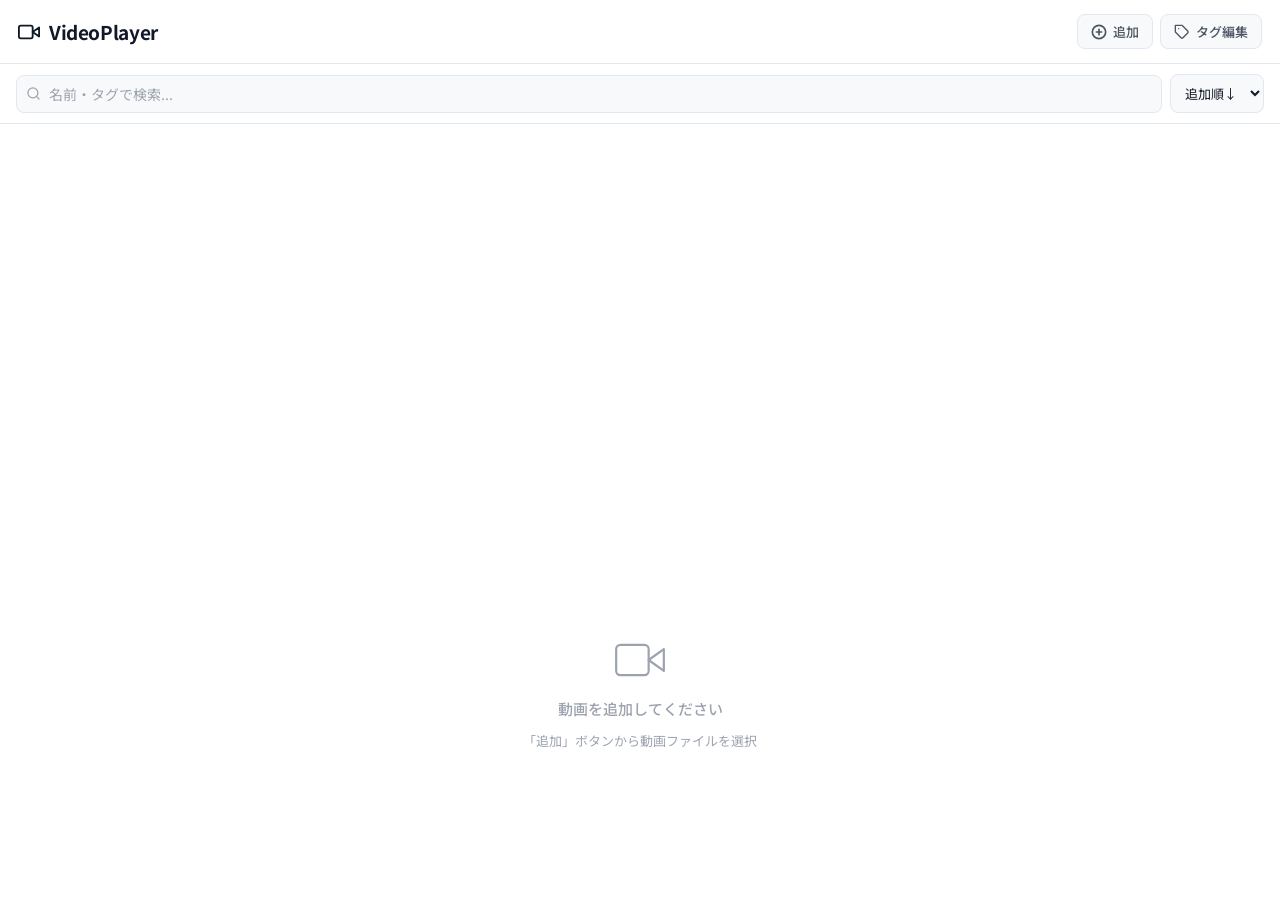
==== commit e430f612: "Update index.html" ====
--- a/index.html
+++ b/index.html
@@ -2,36 +2,43 @@
 <html lang="ja">
 <head>
 <meta charset="UTF-8">
-<meta name="viewport" content="width=device-width,initial-scale=1.0,maximum-scale=1.0,user-scalable=no">
-<meta name="theme-color" content="#2563eb">
-<meta name="mobile-web-app-capable" content="yes">
-<meta name="apple-mobile-web-app-capable" content="yes">
-<meta name="apple-mobile-web-app-status-bar-style" content="default">
-<meta name="apple-mobile-web-app-title" content="VideoPlayer">
-<link rel="manifest" href="manifest.json">
-<link rel="apple-touch-icon" href="icon-192.png">
-<link rel="icon" type="image/png" href="icon-192.png">
+<meta name="viewport" content="width=device-width, initial-scale=1.0, maximum-scale=1.0, user-scalable=no">
 <title>VideoPlayer</title>
 <link rel="preconnect" href="https://fonts.googleapis.com">
 <link rel="preconnect" href="https://fonts.gstatic.com" crossorigin>
 <link rel="stylesheet" href="https://fonts.googleapis.com/css2?family=Noto+Sans+JP:wght@300;400;500;700&display=swap">
 <style>
-/* =====================================================  Variables  */
-:root{
-  --bg:#ffffff; --surface:#f8f9fb; --surface2:#eef0f3;
-  --border:#e2e8f0; --border2:#cbd5e1;
-  --text:#111827; --text2:#4b5563; --text3:#9ca3af;
-  --accent:#2563eb; --accent-bg:#dbeafe;
-  --danger:#ef4444; --danger-bg:#fee2e2;
-  --success:#16a34a; --success-bg:#dcfce7;
-  --shadow:0 4px 8px rgba(0,0,0,.07),0 1px 3px rgba(0,0,0,.05);
-  --shadow-lg:0 12px 30px rgba(0,0,0,.12),0 4px 10px rgba(0,0,0,.06);
-  --radius:12px; --radius-sm:8px;
-  --btn:44px; --btn-sm:36px;
-  --ctrl-gap:8px; --ctrl-pad:12px;
-  --font:'Noto Sans JP',sans-serif;
-}
-/* =====================================================  Reset  */
+/* =====================================================
+   Variables
+   ===================================================== */
+:root {
+  --bg:          #ffffff;
+  --surface:     #f8f9fb;
+  --surface2:    #eef0f3;
+  --border:      #e2e8f0;
+  --border2:     #cbd5e1;
+  --text:        #111827;
+  --text2:       #4b5563;
+  --text3:       #9ca3af;
+  --accent:      #2563eb;
+  --accent-bg:   #dbeafe;
+  --danger:      #ef4444;
+  --danger-bg:   #fee2e2;
+  --shadow-sm:   0 1px 3px rgba(0,0,0,.06),0 1px 2px rgba(0,0,0,.04);
+  --shadow:      0 4px 8px rgba(0,0,0,.07),0 1px 3px rgba(0,0,0,.05);
+  --shadow-lg:   0 12px 30px rgba(0,0,0,.12),0 4px 10px rgba(0,0,0,.06);
+  --radius:      12px;
+  --radius-sm:   8px;
+  --btn:         44px;
+  --btn-sm:      36px;
+  --ctrl-gap:    8px;
+  --ctrl-pad:    12px;
+  --font:        'Noto Sans JP',sans-serif;
+}
+
+/* =====================================================
+   Reset
+   ===================================================== */
 *,*::before,*::after{box-sizing:border-box;margin:0;padding:0}
 html,body{
   width:100%;height:100%;overflow:hidden;
@@ -41,15 +48,20 @@
 button{
   cursor:pointer;border:none;background:none;font-family:inherit;
   -webkit-tap-highlight-color:transparent;
-  -webkit-touch-callout:none;user-select:none;-webkit-user-select:none;
-}
-input,select,textarea{font-family:inherit}
-
-/* =====================================================  Screens  */
+  -webkit-touch-callout:none;
+  user-select:none;-webkit-user-select:none;
+}
+input,select{font-family:inherit}
+
+/* =====================================================
+   Screens
+   ===================================================== */
 .screen{position:fixed;inset:0;display:none;flex-direction:column;overflow:hidden}
 .screen.active{display:flex}
 
-/* =====================================================  Loading overlay  */
+/* =====================================================
+   Loading
+   ===================================================== */
 #loading-overlay{
   position:fixed;inset:0;z-index:9000;
   background:rgba(255,255,255,.93);backdrop-filter:blur(6px);
@@ -63,115 +75,16 @@
   border-radius:50%;animation:spin .75s linear infinite;
 }
 @keyframes spin{to{transform:rotate(360deg)}}
-#loading-message{font-size:14px;font-weight:500;color:var(--text2)}
-.loading-bar-wrap{width:220px;height:5px;background:var(--border);border-radius:3px;overflow:hidden}
-#loading-bar{height:100%;width:0%;background:var(--accent);border-radius:3px;transition:width .15s ease}
+#loading-message{font-size:14px;font-weight:500;color:var(--text2);letter-spacing:.01em}
+.loading-bar-wrap{width:200px;height:4px;background:var(--border);border-radius:2px;overflow:hidden}
+#loading-bar{height:100%;width:0%;background:var(--accent);border-radius:2px;transition:width .2s ease}
 #loading-percent{font-size:12px;color:var(--text3);font-weight:500}
 
-/* =====================================================  Confirm dialog  */
-#confirm-overlay{
-  position:fixed;inset:0;z-index:8500;
-  background:rgba(0,0,0,.45);backdrop-filter:blur(2px);
-  display:flex;align-items:center;justify-content:center;padding:24px;
-}
-#confirm-overlay.hidden{display:none}
-.confirm-box{
-  background:var(--bg);border-radius:16px;
-  width:100%;max-width:340px;
-  box-shadow:var(--shadow-lg);overflow:hidden;
-}
-.confirm-body{padding:24px 22px 10px;display:flex;flex-direction:column;gap:9px}
-.confirm-title{font-size:16px;font-weight:700}
-.confirm-msg{font-size:14px;color:var(--text2);line-height:1.6}
-.confirm-fname{
-  font-size:13px;font-weight:600;background:var(--surface);
-  padding:8px 12px;border-radius:8px;word-break:break-all;
-  border:1px solid var(--border);color:var(--text);
-}
-.confirm-actions{display:flex;gap:8px;padding:16px 22px 22px;justify-content:flex-end}
-.btn-cancel{
-  padding:9px 18px;border-radius:var(--radius-sm);
-  background:var(--surface);color:var(--text2);
-  font-size:14px;font-weight:500;border:1px solid var(--border);
-  transition:background .14s;
-}
-.btn-cancel:hover{background:var(--surface2)}
-.btn-danger{
-  padding:9px 18px;border-radius:var(--radius-sm);
-  background:var(--danger);color:#fff;
-  font-size:14px;font-weight:600;transition:opacity .14s;
-}
-.btn-danger:hover{opacity:.88}
-
-/* =====================================================  Settings modal  */
-#modal-settings .modal-box{max-width:540px}
-.settings-section{display:flex;flex-direction:column;gap:8px}
-.settings-label{font-size:13px;font-weight:600;color:var(--text2)}
-.settings-input{
-  padding:10px 13px;border:1px solid var(--border);border-radius:var(--radius-sm);
-  font-size:14px;color:var(--text);background:var(--surface);outline:none;
-  transition:border-color .14s,background .14s;width:100%;
-}
-.settings-input:focus{border-color:var(--accent);background:var(--bg)}
-.settings-hint{
-  font-size:12px;color:var(--text3);line-height:1.7;
-  background:var(--surface);padding:12px 14px;
-  border-radius:var(--radius-sm);border:1px solid var(--border);
-}
-.settings-hint a{color:var(--accent);text-decoration:none}
-.settings-hint a:hover{text-decoration:underline}
-.settings-hint ol{padding-left:1.3em;display:flex;flex-direction:column;gap:3px}
-.settings-divider{height:1px;background:var(--border);margin:4px 0}
-.signout-btn{
-  display:flex;align-items:center;gap:8px;
-  padding:9px 14px;border-radius:var(--radius-sm);
-  background:var(--danger-bg);color:var(--danger);
-  font-size:13px;font-weight:600;
-  border:1px solid #fca5a5;width:100%;
-  transition:opacity .14s;
-}
-.signout-btn:hover{opacity:.8}
-
-/* =====================================================  Login screen  */
-#screen-login{
-  background:linear-gradient(145deg,#eff6ff 0%,#ffffff 60%,#f0fdf4 100%);
-  align-items:center;justify-content:center;
-}
-.login-card{
-  display:flex;flex-direction:column;align-items:center;gap:20px;
-  padding:44px 36px;
-  background:var(--bg);border-radius:22px;
-  box-shadow:var(--shadow-lg);
-  width:100%;max-width:360px;margin:20px;
-}
-.login-icon{width:80px;height:80px;border-radius:20px;object-fit:cover}
-.login-title{font-size:24px;font-weight:700;letter-spacing:-.03em;color:var(--text)}
-.login-desc{font-size:14px;color:var(--text3);text-align:center;line-height:1.6}
-.btn-google{
-  display:flex;align-items:center;justify-content:center;gap:10px;
-  width:100%;padding:12px 20px;
-  border-radius:var(--radius-sm);
-  background:#fff;color:var(--text);
-  font-size:15px;font-weight:600;
-  border:1.5px solid var(--border);
-  box-shadow:var(--shadow);
-  transition:box-shadow .14s,border-color .14s;
-}
-.btn-google:hover{box-shadow:var(--shadow-lg);border-color:var(--border2)}
-.btn-google svg{flex-shrink:0}
-.btn-setup{
-  font-size:13px;color:var(--accent);background:none;border:none;
-  text-decoration:underline;cursor:pointer;
-}
-.login-error{
-  font-size:13px;color:var(--danger);
-  background:var(--danger-bg);padding:10px 14px;border-radius:8px;
-  width:100%;text-align:center;
-}
-.login-error.hidden{display:none}
-
-/* =====================================================  File list screen  */
+/* =====================================================
+   File List Screen
+   ===================================================== */
 #screen-filelist{background:var(--bg)}
+
 .fl-header{
   display:flex;align-items:center;justify-content:space-between;
   padding:14px 18px;border-bottom:1px solid var(--border);
@@ -179,14 +92,14 @@
 }
 .fl-title{
   display:flex;align-items:center;gap:9px;
-  font-size:18px;font-weight:700;color:var(--text);
+  font-size:19px;font-weight:700;color:var(--text);
   letter-spacing:-.02em;white-space:nowrap;
 }
-.fl-title img{width:26px;height:26px;border-radius:7px;object-fit:cover;flex-shrink:0}
-.fl-header-actions{display:flex;gap:6px;flex-shrink:0}
+.fl-header-actions{display:flex;gap:7px;flex-shrink:0}
+
 .btn-icon{
   display:flex;align-items:center;gap:6px;
-  padding:7px 12px;border-radius:var(--radius-sm);
+  padding:7px 13px;border-radius:var(--radius-sm);
   background:var(--surface);color:var(--text2);
   font-size:13px;font-weight:500;
   border:1px solid var(--border);
@@ -194,14 +107,6 @@
 }
 .btn-icon:hover{background:var(--surface2);color:var(--text)}
 .btn-icon svg{flex-shrink:0}
-.btn-icon-round{
-  width:34px;height:34px;border-radius:50%;
-  display:flex;align-items:center;justify-content:center;
-  background:var(--surface);color:var(--text3);
-  border:1px solid var(--border);
-  transition:background .14s,color .14s;flex-shrink:0;
-}
-.btn-icon-round:hover{background:var(--surface2);color:var(--text)}
 
 .fl-controls{
   display:flex;gap:8px;padding:10px 16px;
@@ -241,70 +146,74 @@
 .fl-tag-filter-bar:empty{padding:0;border-bottom:none}
 .fl-tag-filter-bar::-webkit-scrollbar{display:none}
 .tag-filter-chip{
-  display:inline-flex;align-items:center;
+  display:inline-flex;align-items:center;gap:5px;
   padding:4px 11px;border-radius:20px;border:1.5px solid;
   font-size:12px;font-weight:500;white-space:nowrap;
-  cursor:pointer;flex-shrink:0;
-  transition:background .14s,color .14s;background:transparent;
-}
-
-/* 1-column file list */
-.fl-file-list{
-  flex:1;overflow-y:auto;padding:10px 14px;
-  display:flex;flex-direction:column;gap:6px;
+  cursor:pointer;flex-shrink:0;transition:background .14s,color .14s;
+  background:transparent;
+}
+
+.fl-file-grid{
+  flex:1;overflow-y:auto;padding:12px 14px;
+  display:grid;gap:10px;align-content:start;
   -webkit-overflow-scrolling:touch;
 }
+@media (orientation:portrait),(max-width:540px){.fl-file-grid{grid-template-columns:1fr}}
+@media (orientation:landscape) and (min-width:541px){.fl-file-grid{grid-template-columns:repeat(2,1fr)}}
+@media (orientation:landscape) and (min-width:900px){.fl-file-grid{grid-template-columns:repeat(3,1fr)}}
+@media (orientation:landscape) and (min-width:1200px){.fl-file-grid{grid-template-columns:repeat(4,1fr)}}
+@media (min-width:540px) and (orientation:portrait){.fl-file-grid{grid-template-columns:repeat(2,1fr)}}
+
 .fl-empty{
   flex:1;display:flex;flex-direction:column;
   align-items:center;justify-content:center;
   gap:12px;color:var(--text3);padding:40px 20px;
 }
 .fl-empty p{font-size:15px;font-weight:500}
-.fl-empty-sub{font-size:13px!important;font-weight:400!important}
-
-/* File row (no thumbnail) */
-.file-row{
+.fl-empty-sub{font-size:13px!important;font-weight:400!important;color:var(--text3)}
+
+.file-card{
   background:var(--bg);border:1px solid var(--border);
-  border-radius:var(--radius);padding:11px 14px;
-  cursor:pointer;
-  transition:box-shadow .14s,border-color .14s,background .14s;
-  display:flex;align-items:center;gap:10px;
+  border-radius:var(--radius);padding:13px 14px;
+  cursor:pointer;transition:box-shadow .14s,border-color .14s;
+  display:flex;flex-direction:column;gap:10px;
   -webkit-touch-callout:none;user-select:none;-webkit-user-select:none;
 }
-.file-row:hover{box-shadow:var(--shadow);border-color:var(--border2)}
-.file-row:active{background:var(--surface)}
-.file-row-icon{
-  width:36px;height:36px;border-radius:8px;
-  background:var(--accent-bg);
-  display:flex;align-items:center;justify-content:center;
-  color:var(--accent);flex-shrink:0;
-}
-.file-row-body{flex:1;min-width:0;display:flex;flex-direction:column;gap:3px}
-.file-row-name{
+.file-card:hover{box-shadow:var(--shadow);border-color:var(--border2)}
+.file-card:active{background:var(--surface)}
+.file-card-top{display:flex;align-items:flex-start;gap:11px}
+.file-thumb{
+  width:62px;height:40px;border-radius:6px;
+  background:#1e2330;display:flex;align-items:center;justify-content:center;
+  color:#4b5563;flex-shrink:0;overflow:hidden;
+}
+.file-info{flex:1;min-width:0}
+.file-name{
   font-size:14px;font-weight:600;color:var(--text);
-  white-space:nowrap;overflow:hidden;text-overflow:ellipsis;line-height:1.35;
-}
-.file-row-name-input{
-  font-size:14px;font-weight:600;
-  border:1.5px solid var(--accent);border-radius:5px;
-  padding:2px 7px;outline:none;
+  white-space:nowrap;overflow:hidden;text-overflow:ellipsis;line-height:1.4;
+}
+.file-name-input{
+  font-size:14px;font-weight:600;border:1.5px solid var(--accent);
+  border-radius:5px;padding:2px 7px;outline:none;
   width:100%;color:var(--text);background:var(--bg);
 }
-.file-row-meta{display:flex;align-items:center;gap:6px;flex-wrap:wrap}
-.file-meta-text{font-size:11px;color:var(--text3)}
-.file-tag-chip{
-  padding:1px 7px;border-radius:8px;
-  font-size:11px;font-weight:500;color:#fff;white-space:nowrap;
-}
-.file-row-actions{display:flex;gap:2px;flex-shrink:0}
+.file-meta{font-size:11px;color:var(--text3);margin-top:2px}
+.file-actions{display:flex;gap:3px;flex-shrink:0}
 .file-action-btn{
-  width:30px;height:30px;display:flex;align-items:center;justify-content:center;
+  width:29px;height:29px;display:flex;align-items:center;justify-content:center;
   border-radius:7px;color:var(--text3);transition:color .14s,background .14s;
 }
 .file-action-btn:hover{color:var(--text);background:var(--surface)}
 .file-action-btn.danger:hover{color:var(--danger);background:var(--danger-bg)}
-
-/* =====================================================  Modals  */
+.file-tags{display:flex;flex-wrap:wrap;gap:4px}
+.file-tag-chip{
+  padding:2px 9px;border-radius:10px;
+  font-size:11px;font-weight:500;color:#fff;white-space:nowrap;
+}
+
+/* =====================================================
+   Modals
+   ===================================================== */
 .modal-overlay{
   position:fixed;inset:0;z-index:800;
   background:rgba(0,0,0,.45);
@@ -314,7 +223,7 @@
 .modal-overlay.hidden{display:none}
 .modal-box{
   background:var(--bg);border-radius:16px;
-  width:100%;max-width:480px;max-height:82vh;
+  width:100%;max-width:480px;max-height:80vh;
   display:flex;flex-direction:column;
   box-shadow:var(--shadow-lg);overflow:hidden;
 }
@@ -334,7 +243,6 @@
   -webkit-overflow-scrolling:touch;
 }
 
-/* Tag editor */
 #tag-editor-list{display:flex;flex-direction:column;gap:7px}
 .tag-editor-item{
   display:flex;align-items:center;gap:8px;
@@ -369,6 +277,7 @@
   transition:opacity .14s;
 }
 .tag-del-btn:hover{opacity:.8}
+
 .tag-add-form{
   display:flex;gap:8px;align-items:center;
   padding-top:4px;border-top:1px solid var(--border);flex-shrink:0;
@@ -392,6 +301,7 @@
   font-size:13px;font-weight:600;white-space:nowrap;transition:opacity .14s;
 }
 .btn-primary:hover{opacity:.88}
+
 .file-tag-checkbox-item{
   display:flex;align-items:center;gap:10px;
   padding:10px 4px;border-bottom:1px solid var(--border);cursor:pointer;
@@ -400,10 +310,15 @@
 .file-tag-checkbox-item input[type="checkbox"]{
   width:17px;height:17px;cursor:pointer;accent-color:var(--accent);flex-shrink:0;
 }
-.file-tag-checkbox-label{display:flex;align-items:center;gap:8px;font-size:14px;font-weight:500;cursor:pointer}
+.file-tag-checkbox-label{
+  display:flex;align-items:center;gap:8px;
+  font-size:14px;font-weight:500;cursor:pointer;
+}
 .tag-dot-swatch{width:10px;height:10px;border-radius:50%;flex-shrink:0}
 
-/* =====================================================  Player screen  */
+/* =====================================================
+   Player Screen
+   ===================================================== */
 #screen-player{background:#000}
 .player-wrap{
   position:relative;width:100%;height:100%;
@@ -420,28 +335,37 @@
 .player-controls{position:absolute;inset:0;pointer-events:none}
 .player-controls > *{pointer-events:auto}
 
+/* Circular buttons */
 .ctrl-btn{
   width:var(--btn);height:var(--btn);border-radius:50%;
   border:2px solid rgba(255,255,255,.82);
   background:rgba(0,0,0,.18);color:#fff;
   display:flex;align-items:center;justify-content:center;
-  flex-shrink:0;
-  -webkit-touch-callout:none;user-select:none;-webkit-user-select:none;
+  flex-shrink:0;position:relative;
+  -webkit-touch-callout:none;
+  user-select:none;-webkit-user-select:none;
   -webkit-tap-highlight-color:transparent;
   transition:background .12s,border-color .12s;
 }
 .ctrl-btn:active{background:rgba(255,255,255,.22)}
 .ctrl-btn.active{background:rgba(255,255,255,.25);border-color:#fff}
 .ctrl-btn-sm{width:var(--btn-sm);height:var(--btn-sm)}
+
 .skip-btn{flex-direction:column;gap:0}
 .skip-btn svg{margin-top:2px}
-.skip-label{font-size:10px;font-weight:800;color:#fff;line-height:1;margin-top:1px;text-shadow:0 1px 2px rgba(0,0,0,.6)}
-
+.skip-label{
+  font-size:10px;font-weight:800;color:#fff;line-height:1;
+  margin-top:1px;text-shadow:0 1px 2px rgba(0,0,0,.6);
+}
+
+/* Top bar */
 .ctrl-top-bar{
   position:absolute;
   top:var(--ctrl-pad);left:var(--ctrl-pad);right:var(--ctrl-pad);
   display:flex;align-items:center;gap:10px;
 }
+
+/* Seekbar */
 .seekbar-wrap{flex:1;display:flex;flex-direction:column;gap:5px;min-width:0}
 .seekbar-track{
   position:relative;height:6px;
@@ -451,14 +375,15 @@
 .seekbar-progress{
   position:absolute;top:0;left:0;height:100%;
   background:rgba(255,255,255,.9);border-radius:3px;
-  pointer-events:none;width:0%;
+  pointer-events:none;width:0%;transition:width .05s linear;
 }
 .seekbar-loop-range{
   position:absolute;top:0;height:100%;
   background:rgba(59,130,246,.55);pointer-events:none;display:none;
 }
 .seekbar-loop-range.visible{display:block}
-.seekbar-loop-start,.seekbar-loop-end{
+.seekbar-loop-start,
+.seekbar-loop-end{
   position:absolute;top:-3px;bottom:-3px;width:3px;
   pointer-events:none;border-radius:2px;
 }
@@ -481,12 +406,14 @@
   color:rgba(255,255,255,.85);text-shadow:0 1px 3px rgba(0,0,0,.55);
 }
 
+/* Left controls */
 .ctrl-left{
   position:absolute;
   top:calc(var(--ctrl-pad) + var(--btn) + 10px);
   left:var(--ctrl-pad);
   display:flex;flex-direction:column;gap:var(--ctrl-gap);
 }
+/* Right controls */
 .ctrl-right{
   position:absolute;
   top:calc(var(--ctrl-pad) + var(--btn) + 10px);
@@ -500,16 +427,19 @@
   font-size:12px;font-weight:800;color:#fff;
   letter-spacing:.01em;text-shadow:0 1px 4px rgba(0,0,0,.6);white-space:nowrap;
 }
+
 .ui-show-btn{position:absolute;top:var(--ctrl-pad);right:var(--ctrl-pad);z-index:10}
 .ui-show-btn.hidden{display:none}
 
-/* =====================================================  Responsive  */
-@media(max-height:420px){
+/* =====================================================
+   Responsive
+   ===================================================== */
+@media (max-height:420px){
   :root{--btn:36px;--btn-sm:30px;--ctrl-gap:6px;--ctrl-pad:8px}
   .skip-label{font-size:9px}
   .seekbar-time{font-size:10px}
 }
-@media(max-width:360px){
+@media (max-width:360px){
   .fl-title{font-size:16px}
   .btn-icon span{display:none}
   .btn-icon{padding:7px 10px}
@@ -518,7 +448,7 @@
 </head>
 <body>
 
-<!-- ===== Loading overlay ===== -->
+<!-- Loading Overlay -->
 <div id="loading-overlay" class="hidden">
   <div class="loading-content">
     <div class="loading-spinner"></div>
@@ -528,111 +458,37 @@
   </div>
 </div>
 
-<!-- ===== Confirm delete dialog ===== -->
-<div id="confirm-overlay" class="hidden">
-  <div class="confirm-box">
-    <div class="confirm-body">
-      <div class="confirm-title">ファイルを削除</div>
-      <div class="confirm-msg">このファイルをGoogle Driveから削除しますか？<br>この操作は取り消せません。</div>
-      <div class="confirm-fname" id="confirm-fname"></div>
-    </div>
-    <div class="confirm-actions">
-      <button class="btn-cancel" id="btn-confirm-cancel">キャンセル</button>
-      <button class="btn-danger" id="btn-confirm-ok">削除する</button>
-    </div>
-  </div>
-</div>
-
-<!-- ===== Settings modal ===== -->
-<div id="modal-settings" class="modal-overlay hidden" role="dialog" aria-modal="true">
-  <div class="modal-box">
-    <div class="modal-header">
-      <h2>Google Cloud 設定</h2>
-      <button class="btn-close" id="btn-close-settings" aria-label="閉じる">
-        <svg xmlns="http://www.w3.org/2000/svg" width="18" height="18" viewBox="0 0 24 24" fill="none" stroke="currentColor" stroke-width="2.5" stroke-linecap="round" stroke-linejoin="round"><line x1="18" y1="6" x2="6" y2="18"/><line x1="6" y1="6" x2="18" y2="18"/></svg>
-      </button>
-    </div>
-    <div class="modal-body">
-      <div class="settings-section">
-        <label class="settings-label" for="input-client-id">OAuth 2.0 クライアントID</label>
-        <input type="text" id="input-client-id" class="settings-input" placeholder="xxxxx.apps.googleusercontent.com" autocomplete="off" spellcheck="false">
-        <button class="btn-primary" id="btn-save-client-id" style="align-self:flex-start">保存</button>
-      </div>
-      <div class="settings-divider"></div>
-      <div class="settings-hint">
-        <strong>設定手順</strong>
-        <ol>
-          <li><a href="https://console.cloud.google.com/" target="_blank" rel="noopener">Google Cloud Console</a> を開く</li>
-          <li>プロジェクトを作成（または選択）</li>
-          <li>「APIとサービス」→「ライブラリ」→ <strong>Google Drive API</strong> を有効化</li>
-          <li>「APIとサービス」→「認証情報」→「OAuth 2.0 クライアントID を作成」</li>
-          <li>アプリ種別:「<strong>ウェブアプリケーション</strong>」を選択</li>
-          <li>「承認済みのJavaScript生成元」に あなたの GitHub Pages URL を追加<br>例: <code>https://username.github.io</code></li>
-          <li>クライアントIDをコピーして上欄に貼り付け → 保存</li>
-        </ol>
-      </div>
-      <div class="settings-divider" id="signout-divider" style="display:none"></div>
-      <button class="signout-btn" id="btn-signout" style="display:none">
-        <svg xmlns="http://www.w3.org/2000/svg" width="15" height="15" viewBox="0 0 24 24" fill="none" stroke="currentColor" stroke-width="2" stroke-linecap="round" stroke-linejoin="round"><path d="M9 21H5a2 2 0 0 1-2-2V5a2 2 0 0 1 2-2h4"/><polyline points="16 17 21 12 16 7"/><line x1="21" y1="12" x2="9" y2="12"/></svg>
-        Googleアカウントからサインアウト
-      </button>
-    </div>
-  </div>
-</div>
-
-<!-- ===== LOGIN SCREEN ===== -->
-<div id="screen-login" class="screen active">
-  <div class="login-card">
-    <img src="icon-192.png" class="login-icon" alt="VideoPlayer" onerror="this.style.display='none'">
-    <div class="login-title">VideoPlayer</div>
-    <div class="login-desc">Google Drive の動画をストリーミング再生</div>
-    <div class="login-error hidden" id="login-error"></div>
-    <button class="btn-google" id="btn-google-login">
-      <svg width="18" height="18" viewBox="0 0 18 18" xmlns="http://www.w3.org/2000/svg" aria-hidden="true">
-        <path d="M17.64 9.2c0-.637-.057-1.251-.164-1.84H9v3.481h4.844a4.14 4.14 0 0 1-1.796 2.716v2.259h2.908c1.702-1.567 2.684-3.875 2.684-6.615z" fill="#4285F4"/>
-        <path d="M9 18c2.43 0 4.467-.806 5.956-2.18l-2.908-2.259c-.806.54-1.837.86-3.048.86-2.344 0-4.328-1.584-5.036-3.711H.957v2.332A8.997 8.997 0 0 0 9 18z" fill="#34A853"/>
-        <path d="M3.964 10.71A5.41 5.41 0 0 1 3.682 9c0-.593.102-1.17.282-1.71V4.958H.957A8.996 8.996 0 0 0 0 9c0 1.452.348 2.827.957 4.042l3.007-2.332z" fill="#FBBC05"/>
-        <path d="M9 3.58c1.321 0 2.508.454 3.44 1.345l2.582-2.58C13.463.891 11.426 0 9 0A8.997 8.997 0 0 0 .957 4.958L3.964 7.29C4.672 5.163 6.656 3.58 9 3.58z" fill="#EA4335"/>
-      </svg>
-      Googleでログイン
-    </button>
-    <button class="btn-setup" id="btn-open-settings-login">Client IDを設定する</button>
-  </div>
-</div>
-
 <!-- ===== FILE LIST SCREEN ===== -->
-<div id="screen-filelist" class="screen">
+<div id="screen-filelist" class="screen active">
   <header class="fl-header">
     <h1 class="fl-title">
-      <img src="icon-192.png" alt="" onerror="this.style.display='none'">
+      <svg xmlns="http://www.w3.org/2000/svg" width="22" height="22" viewBox="0 0 24 24" fill="none" stroke="currentColor" stroke-width="2" stroke-linecap="round" stroke-linejoin="round" aria-hidden="true"><polygon points="23 7 16 12 23 17 23 7"/><rect x="1" y="5" width="15" height="14" rx="2" ry="2"/></svg>
       VideoPlayer
     </h1>
     <div class="fl-header-actions">
       <button class="btn-icon" id="btn-add-file">
-        <svg xmlns="http://www.w3.org/2000/svg" width="15" height="15" viewBox="0 0 24 24" fill="none" stroke="currentColor" stroke-width="2.5" stroke-linecap="round" stroke-linejoin="round"><circle cx="12" cy="12" r="10"/><line x1="12" y1="8" x2="12" y2="16"/><line x1="8" y1="12" x2="16" y2="12"/></svg>
+        <svg xmlns="http://www.w3.org/2000/svg" width="16" height="16" viewBox="0 0 24 24" fill="none" stroke="currentColor" stroke-width="2.5" stroke-linecap="round" stroke-linejoin="round"><circle cx="12" cy="12" r="10"/><line x1="12" y1="8" x2="12" y2="16"/><line x1="8" y1="12" x2="16" y2="12"/></svg>
         <span>追加</span>
       </button>
       <button class="btn-icon" id="btn-open-tag-editor">
-        <svg xmlns="http://www.w3.org/2000/svg" width="15" height="15" viewBox="0 0 24 24" fill="none" stroke="currentColor" stroke-width="2" stroke-linecap="round" stroke-linejoin="round"><path d="M20.59 13.41l-7.17 7.17a2 2 0 0 1-2.83 0L2 12V2h10l8.59 8.59a2 2 0 0 1 0 2.82z"/><line x1="7" y1="7" x2="7.01" y2="7"/></svg>
-        <span>タグ</span>
-      </button>
-      <button class="btn-icon-round" id="btn-open-settings-main" title="設定">
-        <svg xmlns="http://www.w3.org/2000/svg" width="15" height="15" viewBox="0 0 24 24" fill="none" stroke="currentColor" stroke-width="2" stroke-linecap="round" stroke-linejoin="round"><circle cx="12" cy="12" r="3"/><path d="M19.4 15a1.65 1.65 0 0 0 .33 1.82l.06.06a2 2 0 0 1-2.83 2.83l-.06-.06a1.65 1.65 0 0 0-1.82-.33 1.65 1.65 0 0 0-1 1.51V21a2 2 0 0 1-4 0v-.09A1.65 1.65 0 0 0 9 19.4a1.65 1.65 0 0 0-1.82.33l-.06.06a2 2 0 0 1-2.83-2.83l.06-.06A1.65 1.65 0 0 0 4.68 15a1.65 1.65 0 0 0-1.51-1H3a2 2 0 0 1 0-4h.09A1.65 1.65 0 0 0 4.6 9a1.65 1.65 0 0 0-.33-1.82l-.06-.06a2 2 0 0 1 2.83-2.83l.06.06A1.65 1.65 0 0 0 9 4.68a1.65 1.65 0 0 0 1-1.51V3a2 2 0 0 1 4 0v.09a1.65 1.65 0 0 0 1 1.51 1.65 1.65 0 0 0 1.82-.33l.06-.06a2 2 0 0 1 2.83 2.83l-.06.06A1.65 1.65 0 0 0 19.4 9a1.65 1.65 0 0 0 1.51 1H21a2 2 0 0 1 0 4h-.09a1.65 1.65 0 0 0-1.51 1z"/></svg>
+        <svg xmlns="http://www.w3.org/2000/svg" width="16" height="16" viewBox="0 0 24 24" fill="none" stroke="currentColor" stroke-width="2" stroke-linecap="round" stroke-linejoin="round"><path d="M20.59 13.41l-7.17 7.17a2 2 0 0 1-2.83 0L2 12V2h10l8.59 8.59a2 2 0 0 1 0 2.82z"/><line x1="7" y1="7" x2="7.01" y2="7"/></svg>
+        <span>タグ編集</span>
       </button>
     </div>
   </header>
+
   <div class="fl-controls">
     <div class="fl-search-wrap">
-      <span class="search-icon">
+      <span class="search-icon" aria-hidden="true">
         <svg xmlns="http://www.w3.org/2000/svg" width="15" height="15" viewBox="0 0 24 24" fill="none" stroke="currentColor" stroke-width="2" stroke-linecap="round" stroke-linejoin="round"><circle cx="11" cy="11" r="8"/><line x1="21" y1="21" x2="16.65" y2="16.65"/></svg>
       </span>
       <input type="text" id="search-input" placeholder="名前・タグで検索..." autocomplete="off" spellcheck="false">
       <button class="search-clear hidden" id="btn-search-clear" aria-label="検索クリア">
-        <svg xmlns="http://www.w3.org/2000/svg" width="13" height="13" viewBox="0 0 24 24" fill="none" stroke="currentColor" stroke-width="2.5"><line x1="18" y1="6" x2="6" y2="18"/><line x1="6" y1="6" x2="18" y2="18"/></svg>
+        <svg xmlns="http://www.w3.org/2000/svg" width="13" height="13" viewBox="0 0 24 24" fill="none" stroke="currentColor" stroke-width="2.5" stroke-linecap="round" stroke-linejoin="round"><line x1="18" y1="6" x2="6" y2="18"/><line x1="6" y1="6" x2="18" y2="18"/></svg>
       </button>
     </div>
     <div class="fl-sort-wrap">
-      <select id="sort-select">
+      <select id="sort-select" aria-label="並べ替え">
         <option value="added-desc">追加順↓</option>
         <option value="added-asc">追加順↑</option>
         <option value="name-asc">名前順↑</option>
@@ -640,12 +496,13 @@
       </select>
     </div>
   </div>
+
   <div class="fl-tag-filter-bar" id="tag-filter-bar"></div>
-  <div class="fl-file-list" id="file-list" role="list"></div>
+  <div class="fl-file-grid" id="file-grid" role="list"></div>
   <div class="fl-empty" id="fl-empty" style="display:none">
     <svg xmlns="http://www.w3.org/2000/svg" width="52" height="52" viewBox="0 0 24 24" fill="none" stroke="currentColor" stroke-width="1" stroke-linecap="round" stroke-linejoin="round"><polygon points="23 7 16 12 23 17 23 7"/><rect x="1" y="5" width="15" height="14" rx="2" ry="2"/></svg>
     <p>動画を追加してください</p>
-    <p class="fl-empty-sub">「追加」からDriveにアップロード</p>
+    <p class="fl-empty-sub">「追加」ボタンから動画ファイルを選択</p>
   </div>
   <input type="file" id="file-input" accept="video/*" multiple style="display:none">
 </div>
@@ -653,8 +510,10 @@
 <!-- ===== PLAYER SCREEN ===== -->
 <div id="screen-player" class="screen">
   <div class="player-wrap" id="player-wrap">
-    <video id="video-el" playsinline preload="auto" crossorigin="use-credentials"></video>
+    <video id="video-el" playsinline preload="auto"></video>
+
     <div class="player-controls" id="player-controls">
+      <!-- TOP BAR -->
       <div class="ctrl-top-bar">
         <button class="ctrl-btn" id="btn-back" aria-label="一覧に戻る">
           <svg xmlns="http://www.w3.org/2000/svg" width="20" height="20" viewBox="0 0 24 24" fill="none" stroke="currentColor" stroke-width="2.5" stroke-linecap="round" stroke-linejoin="round"><polyline points="15 18 9 12 15 6"/></svg>
@@ -676,6 +535,8 @@
           <svg id="icon-pause" xmlns="http://www.w3.org/2000/svg" width="18" height="18" viewBox="0 0 24 24" fill="currentColor" stroke="currentColor" stroke-width="1" style="display:none"><rect x="6" y="4" width="4" height="16"/><rect x="14" y="4" width="4" height="16"/></svg>
         </button>
       </div>
+
+      <!-- LEFT CONTROLS -->
       <div class="ctrl-left">
         <div class="ctrl-row">
           <button class="ctrl-btn skip-btn" id="btn-back3" aria-label="-3秒">
@@ -703,14 +564,16 @@
           </button>
         </div>
       </div>
+
+      <!-- RIGHT CONTROLS -->
       <div class="ctrl-right">
         <div class="ctrl-row ctrl-row-speed">
           <button class="ctrl-btn ctrl-btn-sm" id="btn-speed-down" aria-label="速度を下げる">
-            <svg xmlns="http://www.w3.org/2000/svg" width="14" height="14" viewBox="0 0 24 24" fill="none" stroke="currentColor" stroke-width="2.5"><line x1="5" y1="12" x2="19" y2="12"/></svg>
+            <svg xmlns="http://www.w3.org/2000/svg" width="14" height="14" viewBox="0 0 24 24" fill="none" stroke="currentColor" stroke-width="2.5" stroke-linecap="round" stroke-linejoin="round"><line x1="5" y1="12" x2="19" y2="12"/></svg>
           </button>
           <div class="speed-display" id="speed-display">1.00x</div>
           <button class="ctrl-btn ctrl-btn-sm" id="btn-speed-up" aria-label="速度を上げる">
-            <svg xmlns="http://www.w3.org/2000/svg" width="14" height="14" viewBox="0 0 24 24" fill="none" stroke="currentColor" stroke-width="2.5"><line x1="12" y1="5" x2="12" y2="19"/><line x1="5" y1="12" x2="19" y2="12"/></svg>
+            <svg xmlns="http://www.w3.org/2000/svg" width="14" height="14" viewBox="0 0 24 24" fill="none" stroke="currentColor" stroke-width="2.5" stroke-linecap="round" stroke-linejoin="round"><line x1="12" y1="5" x2="12" y2="19"/><line x1="5" y1="12" x2="19" y2="12"/></svg>
           </button>
         </div>
         <div class="ctrl-row">
@@ -741,7 +604,8 @@
           </button>
         </div>
       </div>
-    </div>
+    </div><!-- /player-controls -->
+
     <button class="ctrl-btn ui-show-btn hidden" id="btn-ui-show" aria-label="UI表示">
       <svg xmlns="http://www.w3.org/2000/svg" width="18" height="18" viewBox="0 0 24 24" fill="none" stroke="currentColor" stroke-width="2" stroke-linecap="round" stroke-linejoin="round"><path d="M1 12s4-8 11-8 11 8 11 8-4 8-11 8-11-8-11-8z"/><circle cx="12" cy="12" r="3"/></svg>
     </button>
@@ -754,14 +618,14 @@
     <div class="modal-header">
       <h2>タグ編集</h2>
       <button class="btn-close" id="btn-close-tag-editor" aria-label="閉じる">
-        <svg xmlns="http://www.w3.org/2000/svg" width="18" height="18" viewBox="0 0 24 24" fill="none" stroke="currentColor" stroke-width="2.5"><line x1="18" y1="6" x2="6" y2="18"/><line x1="6" y1="6" x2="18" y2="18"/></svg>
+        <svg xmlns="http://www.w3.org/2000/svg" width="18" height="18" viewBox="0 0 24 24" fill="none" stroke="currentColor" stroke-width="2.5" stroke-linecap="round" stroke-linejoin="round"><line x1="18" y1="6" x2="6" y2="18"/><line x1="6" y1="6" x2="18" y2="18"/></svg>
       </button>
     </div>
     <div class="modal-body">
       <div id="tag-editor-list"></div>
       <div class="tag-add-form">
         <input type="text" id="new-tag-name" placeholder="新しいタグ名..." maxlength="30" autocomplete="off">
-        <input type="color" id="new-tag-color" value="#3b82f6">
+        <input type="color" id="new-tag-color" value="#3b82f6" aria-label="タグの色">
         <button class="btn-primary" id="btn-add-tag">追加</button>
       </div>
     </div>
@@ -774,7 +638,7 @@
     <div class="modal-header">
       <h2>タグを編集</h2>
       <button class="btn-close" id="btn-close-file-tags" aria-label="閉じる">
-        <svg xmlns="http://www.w3.org/2000/svg" width="18" height="18" viewBox="0 0 24 24" fill="none" stroke="currentColor" stroke-width="2.5"><line x1="18" y1="6" x2="6" y2="18"/><line x1="6" y1="6" x2="18" y2="18"/></svg>
+        <svg xmlns="http://www.w3.org/2000/svg" width="18" height="18" viewBox="0 0 24 24" fill="none" stroke="currentColor" stroke-width="2.5" stroke-linecap="round" stroke-linejoin="round"><line x1="18" y1="6" x2="6" y2="18"/><line x1="6" y1="6" x2="18" y2="18"/></svg>
       </button>
     </div>
     <div class="modal-body" id="file-tags-body"></div>
@@ -783,468 +647,278 @@
 
 <script>
 /* =====================================================
-   UTILS
+   utils.js
    ===================================================== */
-function formatTime(s){
-  if(!isFinite(s)||s<0)s=0;
-  const h=Math.floor(s/3600),m=Math.floor((s%3600)/60),ss=Math.floor(s%60);
-  if(h>0)return`${h}:${String(m).padStart(2,'0')}:${String(ss).padStart(2,'0')}`;
-  return`${m}:${String(ss).padStart(2,'0')}`;
+function formatTime(sec){
+  if(!isFinite(sec)||sec<0)sec=0;
+  const h=Math.floor(sec/3600),m=Math.floor((sec%3600)/60),s=Math.floor(sec%60);
+  if(h>0)return`${h}:${String(m).padStart(2,'0')}:${String(s).padStart(2,'0')}`;
+  return`${m}:${String(s).padStart(2,'0')}`;
 }
 function genId(){return Date.now().toString(36)+Math.random().toString(36).slice(2,7)}
-function clamp(v,a,b){return Math.max(a,Math.min(b,v))}
-function humanSize(b){
-  if(b<1024)return b+' B';
-  if(b<1048576)return(b/1024).toFixed(1)+' KB';
-  return(b/1048576).toFixed(1)+' MB';
-}
-function stripExt(n){return n.replace(/\.[^.]+$/,'')}
-
+function clamp(v,min,max){return Math.max(min,Math.min(max,v))}
+function humanSize(bytes){
+  if(bytes<1024)return bytes+' B';
+  if(bytes<1048576)return(bytes/1024).toFixed(1)+' KB';
+  return(bytes/1048576).toFixed(1)+' MB';
+}
 function showLoading(msg='読み込み中...'){
   document.getElementById('loading-message').textContent=msg;
   document.getElementById('loading-bar').style.width='0%';
   document.getElementById('loading-percent').textContent='0%';
   document.getElementById('loading-overlay').classList.remove('hidden');
 }
-function updateProgress(pct){
+function updateLoadingProgress(pct){
   const p=clamp(Math.round(pct),0,100);
   document.getElementById('loading-bar').style.width=p+'%';
   document.getElementById('loading-percent').textContent=p+'%';
 }
 function hideLoading(){document.getElementById('loading-overlay').classList.add('hidden')}
+function noLongPress(el){el.addEventListener('contextmenu',e=>e.preventDefault())}
+function initNoLongPress(){document.querySelectorAll('.ctrl-btn').forEach(noLongPress)}
 
 /* =====================================================
-   IndexedDB  (metadata only — no video blobs)
+   db.js
    ===================================================== */
-const DB_NAME='vp-meta-v1',DB_VER=1;
+const DB_NAME='videoplayer-db',DB_VERSION=2;
 let _db=null;
 function openDB(){
-  return new Promise((res,rej)=>{
-    if(_db){res(_db);return}
-    const r=indexedDB.open(DB_NAME,DB_VER);
-    r.onupgradeneeded=e=>{
+  return new Promise((resolve,reject)=>{
+    if(_db){resolve(_db);return}
+    const req=indexedDB.open(DB_NAME,DB_VERSION);
+    req.onupgradeneeded=e=>{
       const db=e.target.result;
-      if(!db.objectStoreNames.contains('kv'))db.createObjectStore('kv',{keyPath:'k'});
+      if(!db.objectStoreNames.contains('blobs'))db.createObjectStore('blobs',{keyPath:'id'});
+      if(!db.objectStoreNames.contains('settings'))db.createObjectStore('settings',{keyPath:'key'});
     };
-    r.onsuccess=e=>{_db=e.target.result;res(_db)};
-    r.onerror=e=>rej(e.target.error);
+    req.onsuccess=e=>{_db=e.target.result;resolve(_db)};
+    req.onerror=e=>reject(e.target.error);
   });
 }
-async function dbGet(k){
+function dbSaveBlob(id,blob,onProgress){
+  return new Promise(async(resolve,reject)=>{
+    const db=await openDB();
+    let pct=0;
+    const tick=setInterval(()=>{pct=Math.min(pct+4,88);if(onProgress)onProgress(pct)},60);
+    const tx=db.transaction('blobs','readwrite');
+    const req=tx.objectStore('blobs').put({id,blob});
+    req.onsuccess=()=>{clearInterval(tick);if(onProgress)onProgress(100);resolve()};
+    req.onerror=e=>{clearInterval(tick);reject(e.target.error)};
+  });
+}
+function dbGetBlob(id){
+  return new Promise(async(resolve,reject)=>{
+    const db=await openDB();
+    const tx=db.transaction('blobs','readonly');
+    const req=tx.objectStore('blobs').get(id);
+    req.onsuccess=e=>resolve(e.target.result?e.target.result.blob:null);
+    req.onerror=e=>reject(e.target.error);
+  });
+}
+function dbDeleteBlob(id){
+  return new Promise(async(resolve,reject)=>{
+    const db=await openDB();
+    const tx=db.transaction('blobs','readwrite');
+    const req=tx.objectStore('blobs').delete(id);
+    req.onsuccess=()=>resolve();
+    req.onerror=e=>reject(e.target.error);
+  });
+}
+async function dbGet(key){
   const db=await openDB();
-  return new Promise((res,rej)=>{
-    const r=db.transaction('kv','readonly').objectStore('kv').get(k);
-    r.onsuccess=e=>res(e.target.result?e.target.result.v:undefined);
-    r.onerror=e=>rej(e.target.error);
+  return new Promise((resolve,reject)=>{
+    const tx=db.transaction('settings','readonly');
+    const req=tx.objectStore('settings').get(key);
+    req.onsuccess=e=>resolve(e.target.result?e.target.result.value:undefined);
+    req.onerror=e=>reject(e.target.error);
   });
 }
-async function dbSet(k,v){
+async function dbSet(key,value){
   const db=await openDB();
-  return new Promise((res,rej)=>{
-    const r=db.transaction('kv','readwrite').objectStore('kv').put({k,v});
-    r.onsuccess=()=>res();r.onerror=e=>rej(e.target.error);
+  return new Promise((resolve,reject)=>{
+    const tx=db.transaction('settings','readwrite');
+    const req=tx.objectStore('settings').put({key,value});
+    req.onsuccess=()=>resolve();
+    req.onerror=e=>reject(e.target.error);
   });
 }
-async function dbDel(k){
-  const db=await openDB();
-  return new Promise((res,rej)=>{
-    const r=db.transaction('kv','readwrite').objectStore('kv').delete(k);
-    r.onsuccess=()=>res();r.onerror=e=>rej(e.target.error);
-  });
-}
 
 /* =====================================================
-   AUTH  — Google Identity Services
+   store.js
    ===================================================== */
-const Auth=(()=>{
-  let _tok=null,_exp=0,_client=null,_pending=[];
-
-  function isValid(){return _tok&&Date.now()<_exp-60000}
-  function getToken(){return _tok}
-
-  async function _sendSW(token){
-    try{
-      if('serviceWorker' in navigator){
-        const reg=await navigator.serviceWorker.ready;
-        reg.active?.postMessage({type:'SET_TOKEN',token:token||null});
-      }
-    }catch(e){}
-  }
-
-  function _store(token,expiresIn){
-    _tok=token;
-    _exp=Date.now()+(parseInt(expiresIn)||3600)*1000;
-    sessionStorage.setItem('_t',token);
-    sessionStorage.setItem('_e',_exp.toString());
-    _sendSW(token);
-    _pending.forEach(r=>r.ok(token));
-    _pending=[];
-  }
-
-  function _fail(err){
-    _pending.forEach(r=>r.ng(err));
-    _pending=[];
-  }
-
-  function restoreSession(){
-    const t=sessionStorage.getItem('_t'),e=parseInt(sessionStorage.getItem('_e')||'0');
-    if(t&&Date.now()<e-60000){_tok=t;_exp=e;_sendSW(t);return true}
-    return false;
-  }
-
-  function clear(){
-    _tok=null;_exp=0;
-    sessionStorage.removeItem('_t');sessionStorage.removeItem('_e');
-    _sendSW(null);
-  }
-
-  async function init(clientId){
-    if(!window.google?.accounts?.oauth2){
-      await new Promise(res=>{
-        const s=document.createElement('script');
-        s.src='https://accounts.google.com/gsi/client';
-        s.async=true;s.onload=res;
-        document.head.appendChild(s);
+const Store=(()=>{
+  let state={files:[],tags:[],playerData:{}};
+  async function load(){
+    const files=await dbGet('files');
+    const tags=await dbGet('tags');
+    const playerData=await dbGet('playerData');
+    if(files)state.files=files;
+    if(tags)state.tags=tags;
+    if(playerData)state.playerData=playerData;
+  }
+  async function saveFiles(){await dbSet('files',state.files)}
+  async function saveTags(){await dbSet('tags',state.tags)}
+  async function savePlayerData(){await dbSet('playerData',state.playerData)}
+  function getFiles(){return state.files}
+  async function addFile(file,blobSaveCallback){
+    const id=genId();
+    const meta={id,name:file.name,addedAt:Date.now(),size:file.size,tagIds:[]};
+    state.files.push(meta);
+    await saveFiles();
+    if(blobSaveCallback)await blobSaveCallback(id,file);
+    return id;
+  }
+  async function deleteFile(id){
+    state.files=state.files.filter(f=>f.id!==id);
+    delete state.playerData[id];
+    await saveFiles();await savePlayerData();await dbDeleteBlob(id);
+  }
+  async function renameFile(id,newName){
+    const f=state.files.find(f=>f.id===id);
+    if(f){f.name=newName;await saveFiles()}
+  }
+  async function setFileTags(id,tagIds){
+    const f=state.files.find(f=>f.id===id);
+    if(f){f.tagIds=tagIds;await saveFiles()}
+  }
+  function getTags(){return state.tags}
+  async function addTag(name,color){
+    const tag={id:genId(),name,color,order:state.tags.length};
+    state.tags.push(tag);await saveTags();return tag;
+  }
+  async function updateTag(id,changes){
+    const t=state.tags.find(t=>t.id===id);
+    if(t){Object.assign(t,changes);await saveTags()}
+  }
+  async function deleteTag(id){
+    state.tags=state.tags.filter(t=>t.id!==id);
+    state.files.forEach(f=>{f.tagIds=f.tagIds.filter(tid=>tid!==id)});
+    await saveTags();await saveFiles();
+  }
+  async function reorderTags(newOrder){
+    newOrder.forEach((id,idx)=>{const t=state.tags.find(t=>t.id===id);if(t)t.order=idx});
+    state.tags.sort((a,b)=>a.order-b.order);await saveTags();
+  }
+  function getPlayerData(fileId){
+    if(!state.playerData[fileId])state.playerData[fileId]={markers:[],loop:null};
+    return state.playerData[fileId];
+  }
+  async function addMarker(fileId,seconds){
+    const pd=getPlayerData(fileId);
+    if(!pd.markers.includes(seconds)){
+      pd.markers.push(seconds);pd.markers.sort((a,b)=>a-b);await savePlayerData();
+    }
+  }
+  async function deleteNearestMarkerBefore(fileId,currentTime){
+    const pd=getPlayerData(fileId);
+    const before=pd.markers.filter(m=>m<=currentTime);
+    if(!before.length)return;
+    const nearest=before[before.length-1];
+    pd.markers=pd.markers.filter(m=>m!==nearest);
+    await savePlayerData();return nearest;
+  }
+  async function setLoopStart(fileId,seconds){
+    const pd=getPlayerData(fileId);
+    if(!pd.loop)pd.loop={start:null,end:null};
+    pd.loop.start=seconds;pd.loop.end=null;await savePlayerData();
+  }
+  async function setLoopEnd(fileId,seconds){
+    const pd=getPlayerData(fileId);
+    if(!pd.loop)pd.loop={start:null,end:null};
+    pd.loop.end=seconds;await savePlayerData();
+  }
+  async function deleteLoop(fileId){
+    const pd=getPlayerData(fileId);pd.loop=null;await savePlayerData();
+  }
+  return{
+    load,getFiles,addFile,deleteFile,renameFile,setFileTags,
+    getTags,addTag,updateTag,deleteTag,reorderTags,
+    getPlayerData,addMarker,deleteNearestMarkerBefore,
+    setLoopStart,setLoopEnd,deleteLoop
+  };
+})();
+
+/* =====================================================
+   filelist.js
+   ===================================================== */
+const FileList=(()=>{
+  let searchQuery='',sortMode='added-desc',activeTagFilter=null;
+  const grid=document.getElementById('file-grid');
+  const emptyState=document.getElementById('fl-empty');
+  const searchInput=document.getElementById('search-input');
+  const clearBtn=document.getElementById('btn-search-clear');
+  const sortSelect=document.getElementById('sort-select');
+  const tagFilterBar=document.getElementById('tag-filter-bar');
+  const fileInput=document.getElementById('file-input');
+
+  function init(){
+    document.getElementById('btn-add-file').addEventListener('click',()=>fileInput.click());
+    fileInput.addEventListener('change',handleFileInput);
+    searchInput.addEventListener('input',onSearch);
+    clearBtn.addEventListener('click',clearSearch);
+    sortSelect.addEventListener('change',()=>{sortMode=sortSelect.value;render()});
+    render();
+  }
+  function onSearch(){
+    searchQuery=searchInput.value.trim().toLowerCase();
+    clearBtn.classList.toggle('hidden',searchQuery==='');
+    render();
+  }
+  function clearSearch(){searchInput.value='';searchQuery='';clearBtn.classList.add('hidden');render()}
+
+  async function handleFileInput(e){
+    const files=Array.from(e.target.files);e.target.value='';
+    if(!files.length)return;
+    showLoading(`0 / ${files.length} 件 追加中...`);
+    for(let i=0;i<files.length;i++){
+      const file=files[i];
+      await Store.addFile(file,async(id,f)=>{
+        await dbSaveBlob(id,f,(pct)=>{
+          updateLoadingProgress((i/files.length)*100+(1/files.length)*pct);
+        });
+      });
+      document.getElementById('loading-message').textContent=`${i+1} / ${files.length} 件 追加中...`;
+    }
+    hideLoading();render();
+  }
+
+  async function deleteFile(id){
+    showLoading('削除中...');updateLoadingProgress(30);
+    await Store.deleteFile(id);
+    updateLoadingProgress(100);hideLoading();render();
+  }
+
+  function startRename(id,cardEl){
+    const nameEl=cardEl.querySelector('.file-name');
+    const current=nameEl.textContent;
+    const input=document.createElement('input');
+    input.className='file-name-input';input.value=current;
+    nameEl.replaceWith(input);input.focus();input.select();
+    const finish=async()=>{
+      const val=input.value.trim()||current;
+      await Store.renameFile(id,val);render();
+    };
+    input.addEventListener('blur',finish);
+    input.addEventListener('keydown',e=>{
+      if(e.key==='Enter')input.blur();
+      if(e.key==='Escape'){input.value=current;input.blur()}
+    });
+  }
+
+  function getFilteredSorted(){
+    let list=Store.getFiles().slice();
+    if(activeTagFilter)list=list.filter(f=>f.tagIds.includes(activeTagFilter));
+    if(searchQuery){
+      const tags=Store.getTags();
+      list=list.filter(f=>{
+        if(f.name.toLowerCase().includes(searchQuery))return true;
+        return f.tagIds.some(tid=>{
+          const t=tags.find(t=>t.id===tid);
+          return t&&t.name.toLowerCase().includes(searchQuery);
+        });
       });
     }
-    _client=google.accounts.oauth2.initTokenClient({
-      client_id:clientId,
-      scope:'https://www.googleapis.com/auth/drive.file',
-      callback:resp=>{
-        if(resp.error){_fail(new Error(resp.error));return}
-        _store(resp.access_token,resp.expires_in);
-      }
-    });
-  }
-
-  function login(){
-    return new Promise((ok,ng)=>{
-      _pending.push({ok,ng});
-      _client.requestAccessToken({prompt:'select_account'});
-    });
-  }
-
-  function silentRefresh(){
-    return new Promise((ok,ng)=>{
-      _pending.push({ok,ng});
-      _client.requestAccessToken({prompt:''});
-    });
-  }
-
-  async function getValid(){
-    if(isValid())return _tok;
-    return silentRefresh();
-  }
-
-  function signOut(){
-    if(_tok)google.accounts.oauth2.revoke(_tok,()=>{});
-    clear();
-  }
-
-  async function ensureSW(){
-    if(!_tok)return;
-    try{
-      const reg=await navigator.serviceWorker.ready;
-      reg.active?.postMessage({type:'SET_TOKEN',token:_tok});
-    }catch(e){}
-  }
-
-  return{isValid,getToken,restoreSession,clear,init,login,silentRefresh,getValid,signOut,ensureSW};
-})();
-
-/* =====================================================
-   DRIVE API
-   ===================================================== */
-const Drive=(()=>{
-  let _folderId=null;
-
-  async function _req(path,opts={}){
-    const token=await Auth.getValid();
-    const url=path.startsWith('https')?path:`https://www.googleapis.com/drive/v3${path}`;
-    const headers={'Authorization':`Bearer ${token}`,...(opts.headers||{})};
-    if(opts.json!==undefined)headers['Content-Type']='application/json; charset=UTF-8';
-    const resp=await fetch(url,{
-      method:opts.method||'GET',
-      headers,
-      body:opts.json!==undefined?JSON.stringify(opts.json):(opts.body||undefined)
-    });
-    if(resp.status===204)return null;
-    if(!resp.ok){
-      const e=await resp.json().catch(()=>({}));
-      throw new Error(`Drive ${resp.status}: ${e?.error?.message||''}`);
-    }
-    return resp.json();
-  }
-
-  async function getFolder(){
-    if(_folderId)return _folderId;
-    const stored=await dbGet('folderId');
-    if(stored){_folderId=stored;return _folderId}
-
-    const q=encodeURIComponent(`name='VideoPlayer' and mimeType='application/vnd.google-apps.folder' and trashed=false`);
-    const list=await _req(`/files?q=${q}&fields=files(id)&spaces=drive`);
-    if(list.files.length){
-      _folderId=list.files[0].id;
-    }else{
-      const f=await _req('/files',{method:'POST',json:{name:'VideoPlayer',mimeType:'application/vnd.google-apps.folder'}});
-      _folderId=f.id;
-    }
-    await dbSet('folderId',_folderId);
-    return _folderId;
-  }
-
-  async function listFiles(){
-    const fid=await getFolder();
-    const q=encodeURIComponent(`'${fid}' in parents and trashed=false`);
-    const resp=await _req(`/files?q=${q}&fields=files(id,name,size,createdTime)&orderBy=createdTime+desc&pageSize=200&spaces=drive`);
-    return resp.files||[];
-  }
-
-  /* Resumable upload with real progress */
-  async function uploadFile(file,onProgress){
-    const fid=await getFolder();
-    const token=await Auth.getValid();
-
-    /* Step 1 — Initiate */
-    const init=await fetch('https://www.googleapis.com/upload/drive/v3/files?uploadType=resumable&fields=id,name,size,createdTime',{
-      method:'POST',
-      headers:{
-        'Authorization':`Bearer ${token}`,
-        'Content-Type':'application/json; charset=UTF-8',
-        'X-Upload-Content-Type':file.type||'video/mp4',
-        'X-Upload-Content-Length':file.size.toString()
-      },
-      body:JSON.stringify({name:file.name,parents:[fid]})
-    });
-    if(!init.ok)throw new Error('アップロード開始に失敗しました');
-    const uploadUrl=init.headers.get('Location');
-
-    /* Step 2 — PUT with XHR for progress */
-    return new Promise((res,rej)=>{
-      const xhr=new XMLHttpRequest();
-      xhr.open('PUT',uploadUrl);
-      xhr.setRequestHeader('Content-Type',file.type||'video/mp4');
-      xhr.upload.onprogress=e=>{if(e.lengthComputable&&onProgress)onProgress(e.loaded/e.total*100)};
-      xhr.onload=()=>{
-        if(xhr.status>=200&&xhr.status<300)res(JSON.parse(xhr.responseText));
-        else rej(new Error(`アップロード失敗: ${xhr.status}`));
-      };
-      xhr.onerror=()=>rej(new Error('ネットワークエラー'));
-      xhr.send(file);
-    });
-  }
-
-  async function deleteFile(fileId){
-    await _req(`/files/${fileId}`,{method:'DELETE'});
-  }
-
-  function streamUrl(fileId){
-    return `https://www.googleapis.com/drive/v3/files/${fileId}?alt=media&acknowledgeAbuse=true`;
-  }
-
-  function resetFolder(){_folderId=null;dbDel('folderId')}
-
-  return{getFolder,listFiles,uploadFile,deleteFile,streamUrl,resetFolder};
-})();
-
-/* =====================================================
-   STORE  — local metadata (no blobs)
-   ===================================================== */
-const Store=(()=>{
-  let S={files:[],tags:[],pd:{}};
-
-  async function load(){
-    const f=await dbGet('files'),t=await dbGet('tags'),p=await dbGet('pd');
-    if(f)S.files=f; if(t)S.tags=t; if(p)S.pd=p;
-  }
-  async function sf(){await dbSet('files',S.files)}
-  async function st(){await dbSet('tags',S.tags)}
-  async function sp(){await dbSet('pd',S.pd)}
-
-  function getFiles(){return S.files}
-  function getTags(){return S.tags}
-
-  /* Sync with Drive file list — add new, remove deleted */
-  async function syncWithDrive(driveFiles){
-    const ids=new Set(driveFiles.map(f=>f.id));
-    /* Add new */
-    for(const df of driveFiles){
-      if(!S.files.find(f=>f.id===df.id)){
-        S.files.push({id:df.id,name:stripExt(df.name),addedAt:new Date(df.createdTime).getTime(),size:parseInt(df.size||0),tagIds:[]});
-      }
-    }
-    /* Remove orphans */
-    S.files=S.files.filter(f=>ids.has(f.id));
-    /* Orphan pd */
-    Object.keys(S.pd).forEach(id=>{if(!ids.has(id))delete S.pd[id]});
-    await sf();await sp();
-  }
-
-  async function addFileMeta(driveFile){
-    if(S.files.find(f=>f.id===driveFile.id))return;
-    S.files.push({id:driveFile.id,name:stripExt(driveFile.name),addedAt:new Date(driveFile.createdTime).getTime(),size:parseInt(driveFile.size||0),tagIds:[]});
-    await sf();
-  }
-
-  async function removeFileMeta(id){
-    S.files=S.files.filter(f=>f.id!==id);
-    delete S.pd[id];
-    await sf();await sp();
-  }
-
-  async function renameFile(id,n){const f=S.files.find(f=>f.id===id);if(f){f.name=n;await sf()}}
-  async function setFileTags(id,tagIds){const f=S.files.find(f=>f.id===id);if(f){f.tagIds=tagIds;await sf()}}
-
-  async function addTag(name,color){const t={id:genId(),name,color,order:S.tags.length};S.tags.push(t);await st();return t}
-  async function updateTag(id,ch){const t=S.tags.find(t=>t.id===id);if(t){Object.assign(t,ch);await st()}}
-  async function deleteTag(id){S.tags=S.tags.filter(t=>t.id!==id);S.files.forEach(f=>{f.tagIds=f.tagIds.filter(tid=>tid!==id)});await st();await sf()}
-  async function reorderTags(order){order.forEach((id,i)=>{const t=S.tags.find(t=>t.id===id);if(t)t.order=i});S.tags.sort((a,b)=>a.order-b.order);await st()}
-
-  function getPD(id){if(!S.pd[id])S.pd[id]={markers:[],loop:null};return S.pd[id]}
-  async function addMarker(id,s){const pd=getPD(id);if(!pd.markers.includes(s)){pd.markers.push(s);pd.markers.sort((a,b)=>a-b);await sp()}}
-  async function delNearestMarker(id,ct){
-    const pd=getPD(id);const b=pd.markers.filter(m=>m<=ct);if(!b.length)return;
-    const n=b[b.length-1];pd.markers=pd.markers.filter(m=>m!==n);await sp();return n;
-  }
-  async function setLoopStart(id,s){const pd=getPD(id);if(!pd.loop)pd.loop={start:null,end:null};pd.loop.start=s;pd.loop.end=null;await sp()}
-  async function setLoopEnd(id,s){const pd=getPD(id);if(!pd.loop)pd.loop={start:null,end:null};pd.loop.end=s;await sp()}
-  async function delLoop(id){getPD(id).loop=null;await sp()}
-
-  return{load,getFiles,getTags,syncWithDrive,addFileMeta,removeFileMeta,renameFile,setFileTags,addTag,updateTag,deleteTag,reorderTags,getPD,addMarker,delNearestMarker,setLoopStart,setLoopEnd,delLoop};
-})();
-
-/* =====================================================
-   CONFIRM DIALOG
-   ===================================================== */
-const Confirm=(()=>{
-  const overlay=document.getElementById('confirm-overlay');
-  const fname=document.getElementById('confirm-fname');
-  const btnOk=document.getElementById('btn-confirm-ok');
-  const btnCancel=document.getElementById('btn-confirm-cancel');
-  let _resolve=null;
-  function show(name){
-    fname.textContent=name;
-    overlay.classList.remove('hidden');
-    return new Promise(r=>{_resolve=r});
-  }
-  const done=ok=>{overlay.classList.add('hidden');if(_resolve){_resolve(ok);_resolve=null}};
-  btnOk.addEventListener('click',()=>done(true));
-  btnCancel.addEventListener('click',()=>done(false));
-  overlay.addEventListener('click',e=>{if(e.target===overlay)done(false)});
-  return{show};
-})();
-
-/* =====================================================
-   SETTINGS MODAL
-   ===================================================== */
-const Settings=(()=>{
-  const modal=document.getElementById('modal-settings');
-  const inputCid=document.getElementById('input-client-id');
-  const btnSave=document.getElementById('btn-save-client-id');
-  const btnClose=document.getElementById('btn-close-settings');
-  const btnSignout=document.getElementById('btn-signout');
-  const signoutDiv=document.getElementById('signout-divider');
-
-  function getClientId(){return localStorage.getItem('_cid')||''}
-  function setClientId(id){localStorage.setItem('_cid',id)}
-
-  function open(showSignout=false){
-    inputCid.value=getClientId();
-    btnSignout.style.display=showSignout?'flex':'none';
-    signoutDiv.style.display=showSignout?'block':'none';
-    modal.classList.remove('hidden');
-  }
-  function close(){modal.classList.add('hidden')}
-
-  btnClose.addEventListener('click',close);
-  modal.addEventListener('click',e=>{if(e.target===modal)close()});
-
-  btnSave.addEventListener('click',()=>{
-    const v=inputCid.value.trim();
-    if(!v){alert('クライアントIDを入力してください');return}
-    setClientId(v);
-    close();
-    App.boot(); // re-init with new client ID
-  });
-
-  btnSignout.addEventListener('click',async()=>{
-    Auth.signOut();
-    close();
-    Drive.resetFolder();
-    App.showLogin();
-  });
-
-  document.getElementById('btn-open-settings-login').addEventListener('click',()=>open(false));
-  document.getElementById('btn-open-settings-main').addEventListener('click',()=>open(true));
-
-  return{getClientId,setClientId,open,close};
-})();
-
-/* =====================================================
-   FILE LIST
-   ===================================================== */
-const FileList=(()=>{
-  let _q='',_sort='added-desc',_tag=null;
-  const listEl=document.getElementById('file-list');
-  const empty=document.getElementById('fl-empty');
-  const si=document.getElementById('search-input');
-  const sc=document.getElementById('btn-search-clear');
-  const ss=document.getElementById('sort-select');
-  const tfb=document.getElementById('tag-filter-bar');
-  const fi=document.getElementById('file-input');
-
-  function init(){
-    document.getElementById('btn-add-file').addEventListener('click',()=>fi.click());
-    fi.addEventListener('change',onFileInput);
-    si.addEventListener('input',()=>{_q=si.value.trim().toLowerCase();sc.classList.toggle('hidden',!_q);render()});
-    sc.addEventListener('click',()=>{si.value='';_q='';sc.classList.add('hidden');render()});
-    ss.addEventListener('change',()=>{_sort=ss.value;render()});
-  }
-
-  async function onFileInput(e){
-    const files=Array.from(e.target.files);e.target.value='';
-    if(!files.length)return;
-    showLoading(`アップロード準備中...`);
-    for(let i=0;i<files.length;i++){
-      const f=files[i];
-      document.getElementById('loading-message').textContent=`アップロード中 ${i+1}/${files.length}: ${stripExt(f.name)}`;
-      try{
-        const df=await Drive.uploadFile(f,pct=>{
-          updateProgress((i/files.length)*100+(1/files.length)*pct);
-        });
-        await Store.addFileMeta(df);
-      }catch(err){
-        alert(`アップロード失敗: ${f.name}\n${err.message}`);
-      }
-    }
-    hideLoading();render();
-  }
-
-  async function doDelete(id,name){
-    const ok=await Confirm.show(name);
-    if(!ok)return;
-    showLoading('削除中...');updateProgress(20);
-    try{
-      await Drive.deleteFile(id);
-      updateProgress(70);
-      await Store.removeFileMeta(id);
-    }catch(err){
-      hideLoading();alert(`削除失敗: ${err.message}`);return;
-    }
-    updateProgress(100);hideLoading();render();
-  }
-
-  function filtered(){
-    let list=Store.getFiles().slice();
-    if(_tag)list=list.filter(f=>f.tagIds.includes(_tag));
-    if(_q){
-      const tags=Store.getTags();
-      list=list.filter(f=>{
-        if(f.name.toLowerCase().includes(_q))return true;
-        return f.tagIds.some(tid=>{const t=tags.find(t=>t.id===tid);return t&&t.name.toLowerCase().includes(_q)});
-      });
-    }
-    switch(_sort){
+    switch(sortMode){
       case'added-desc':list.sort((a,b)=>b.addedAt-a.addedAt);break;
       case'added-asc': list.sort((a,b)=>a.addedAt-b.addedAt);break;
       case'name-asc':  list.sort((a,b)=>a.name.localeCompare(b.name,'ja'));break;
@@ -1253,102 +927,111 @@
     return list;
   }
 
-  function renderTFB(){
-    const tags=Store.getTags();tfb.innerHTML='';
+  function renderTagFilterBar(){
+    const tags=Store.getTags();
+    tagFilterBar.innerHTML='';
     tags.forEach(tag=>{
-      const c=document.createElement('button');c.className='tag-filter-chip';
-      c.textContent=tag.name;c.style.borderColor=tag.color;
-      c.style.color=_tag===tag.id?'#fff':tag.color;
-      c.style.background=_tag===tag.id?tag.color:'transparent';
-      c.addEventListener('click',()=>{_tag=(_tag===tag.id)?null:tag.id;renderTFB();render()});
-      tfb.appendChild(c);
+      const chip=document.createElement('button');
+      chip.className='tag-filter-chip';
+      chip.textContent=tag.name;
+      chip.style.borderColor=tag.color;
+      chip.style.color=activeTagFilter===tag.id?'#fff':tag.color;
+      chip.style.background=activeTagFilter===tag.id?tag.color:'transparent';
+      chip.addEventListener('click',()=>{
+        activeTagFilter=(activeTagFilter===tag.id)?null:tag.id;
+        renderTagFilterBar();render();
+      });
+      tagFilterBar.appendChild(chip);
     });
   }
 
-  function buildRow(file){
+  function buildCard(file){
     const tags=Store.getTags();
-    const row=document.createElement('div');
-    row.className='file-row';row.setAttribute('role','listitem');row.dataset.id=file.id;
-    row.addEventListener('click',e=>{if(e.target.closest('.file-row-actions,.file-row-name-input'))return;App.openPlayer(file.id)});
-
-    const icon=document.createElement('div');icon.className='file-row-icon';
-    icon.innerHTML=`<svg xmlns="http://www.w3.org/2000/svg" width="18" height="18" viewBox="0 0 24 24" fill="none" stroke="currentColor" stroke-width="2" stroke-linecap="round" stroke-linejoin="round"><polygon points="23 7 16 12 23 17 23 7"/><rect x="1" y="5" width="15" height="14" rx="2" ry="2"/></svg>`;
-
-    const body=document.createElement('div');body.className='file-row-body';
-    const nameEl=document.createElement('div');nameEl.className='file-row-name';nameEl.textContent=file.name;nameEl.title=file.name;
-    const meta=document.createElement('div');meta.className='file-row-meta';
+    const card=document.createElement('div');
+    card.className='file-card';card.setAttribute('role','listitem');card.dataset.id=file.id;
+    card.addEventListener('click',e=>{
+      if(e.target.closest('.file-actions,.file-name-input,.file-tags'))return;
+      App.openPlayer(file.id);
+    });
+
+    const top=document.createElement('div');top.className='file-card-top';
+    const thumb=document.createElement('div');thumb.className='file-thumb';
+    thumb.innerHTML=`<svg xmlns="http://www.w3.org/2000/svg" width="22" height="22" viewBox="0 0 24 24" fill="none" stroke="currentColor" stroke-width="1.5" stroke-linecap="round" stroke-linejoin="round"><polygon points="23 7 16 12 23 17 23 7"/><rect x="1" y="5" width="15" height="14" rx="2" ry="2"/></svg>`;
+
+    const info=document.createElement('div');info.className='file-info';
+    const nameEl=document.createElement('div');nameEl.className='file-name';nameEl.textContent=file.name;nameEl.title=file.name;
+    const meta=document.createElement('div');meta.className='file-meta';
     const d=new Date(file.addedAt);
-    const dt=document.createElement('span');dt.className='file-meta-text';
-    dt.textContent=`${d.getFullYear()}/${String(d.getMonth()+1).padStart(2,'0')}/${String(d.getDate()).padStart(2,'0')} · ${humanSize(file.size)}`;
-    meta.appendChild(dt);
+    meta.textContent=`${d.getFullYear()}/${String(d.getMonth()+1).padStart(2,'0')}/${String(d.getDate()).padStart(2,'0')}  ${humanSize(file.size)}`;
+    info.appendChild(nameEl);info.appendChild(meta);
+
+    const actions=document.createElement('div');actions.className='file-actions';
+
+    const btnRename=document.createElement('button');
+    btnRename.className='file-action-btn';btnRename.title='名前を編集';
+    btnRename.innerHTML=`<svg xmlns="http://www.w3.org/2000/svg" width="14" height="14" viewBox="0 0 24 24" fill="none" stroke="currentColor" stroke-width="2" stroke-linecap="round" stroke-linejoin="round"><path d="M11 4H4a2 2 0 0 0-2 2v14a2 2 0 0 0 2 2h14a2 2 0 0 0 2-2v-7"/><path d="M18.5 2.5a2.121 2.121 0 0 1 3 3L12 15l-4 1 1-4 9.5-9.5z"/></svg>`;
+    btnRename.addEventListener('click',e=>{e.stopPropagation();startRename(file.id,card)});
+
+    const btnTag=document.createElement('button');
+    btnTag.className='file-action-btn';btnTag.title='タグを編集';
+    btnTag.innerHTML=`<svg xmlns="http://www.w3.org/2000/svg" width="14" height="14" viewBox="0 0 24 24" fill="none" stroke="currentColor" stroke-width="2" stroke-linecap="round" stroke-linejoin="round"><path d="M20.59 13.41l-7.17 7.17a2 2 0 0 1-2.83 0L2 12V2h10l8.59 8.59a2 2 0 0 1 0 2.82z"/><line x1="7" y1="7" x2="7.01" y2="7"/></svg>`;
+    btnTag.addEventListener('click',e=>{e.stopPropagation();openFileTagModal(file.id)});
+
+    const btnDel=document.createElement('button');
+    btnDel.className='file-action-btn danger';btnDel.title='削除';
+    btnDel.innerHTML=`<svg xmlns="http://www.w3.org/2000/svg" width="14" height="14" viewBox="0 0 24 24" fill="none" stroke="currentColor" stroke-width="2" stroke-linecap="round" stroke-linejoin="round"><polyline points="3 6 5 6 21 6"/><path d="M19 6l-1 14H6L5 6"/><path d="M10 11v6"/><path d="M14 11v6"/><path d="M9 6V4h6v2"/></svg>`;
+    btnDel.addEventListener('click',e=>{e.stopPropagation();deleteFile(file.id)});
+
+    actions.appendChild(btnRename);actions.appendChild(btnTag);actions.appendChild(btnDel);
+    top.appendChild(thumb);top.appendChild(info);top.appendChild(actions);
+
+    const tagsRow=document.createElement('div');tagsRow.className='file-tags';
     file.tagIds.forEach(tid=>{
       const t=tags.find(t=>t.id===tid);if(!t)return;
-      const chip=document.createElement('span');chip.className='file-tag-chip';chip.textContent=t.name;chip.style.background=t.color;meta.appendChild(chip);
+      const chip=document.createElement('span');
+      chip.className='file-tag-chip';chip.textContent=t.name;chip.style.background=t.color;
+      tagsRow.appendChild(chip);
     });
-    body.appendChild(nameEl);body.appendChild(meta);
-
-    const actions=document.createElement('div');actions.className='file-row-actions';
-
-    // Rename
-    const bRn=document.createElement('button');bRn.className='file-action-btn';bRn.title='名前を編集';
-    bRn.innerHTML=`<svg xmlns="http://www.w3.org/2000/svg" width="14" height="14" viewBox="0 0 24 24" fill="none" stroke="currentColor" stroke-width="2" stroke-linecap="round" stroke-linejoin="round"><path d="M11 4H4a2 2 0 0 0-2 2v14a2 2 0 0 0 2 2h14a2 2 0 0 0 2-2v-7"/><path d="M18.5 2.5a2.121 2.121 0 0 1 3 3L12 15l-4 1 1-4 9.5-9.5z"/></svg>`;
-    bRn.addEventListener('click',e=>{
-      e.stopPropagation();
-      const cur=nameEl.textContent;
-      const inp=document.createElement('input');inp.className='file-row-name-input';inp.value=cur;
-      nameEl.replaceWith(inp);inp.focus();inp.select();
-      const finish=async()=>{const v=inp.value.trim()||cur;await Store.renameFile(file.id,v);render()};
-      inp.addEventListener('blur',finish);
-      inp.addEventListener('keydown',ev=>{if(ev.key==='Enter')inp.blur();if(ev.key==='Escape'){inp.value=cur;inp.blur()}});
-    });
-
-    // Tag
-    const bTg=document.createElement('button');bTg.className='file-action-btn';bTg.title='タグを編集';
-    bTg.innerHTML=`<svg xmlns="http://www.w3.org/2000/svg" width="14" height="14" viewBox="0 0 24 24" fill="none" stroke="currentColor" stroke-width="2" stroke-linecap="round" stroke-linejoin="round"><path d="M20.59 13.41l-7.17 7.17a2 2 0 0 1-2.83 0L2 12V2h10l8.59 8.59a2 2 0 0 1 0 2.82z"/><line x1="7" y1="7" x2="7.01" y2="7"/></svg>`;
-    bTg.addEventListener('click',e=>{e.stopPropagation();openFileTagModal(file.id)});
-
-    // Delete
-    const bDl=document.createElement('button');bDl.className='file-action-btn danger';bDl.title='削除';
-    bDl.innerHTML=`<svg xmlns="http://www.w3.org/2000/svg" width="14" height="14" viewBox="0 0 24 24" fill="none" stroke="currentColor" stroke-width="2" stroke-linecap="round" stroke-linejoin="round"><polyline points="3 6 5 6 21 6"/><path d="M19 6l-1 14H6L5 6"/><path d="M10 11v6"/><path d="M14 11v6"/><path d="M9 6V4h6v2"/></svg>`;
-    bDl.addEventListener('click',e=>{e.stopPropagation();doDelete(file.id,file.name)});
-
-    actions.appendChild(bRn);actions.appendChild(bTg);actions.appendChild(bDl);
-    row.appendChild(icon);row.appendChild(body);row.appendChild(actions);
-    return row;
+
+    card.appendChild(top);
+    if(file.tagIds.length)card.appendChild(tagsRow);
+    return card;
   }
 
   function render(){
-    renderTFB();
-    const list=filtered();
-    listEl.innerHTML='';
-    if(!Store.getFiles().length){empty.style.display='flex';return}
-    empty.style.display='none';
+    renderTagFilterBar();
+    const list=getFilteredSorted();
+    grid.innerHTML='';
+    if(!Store.getFiles().length){emptyState.style.display='flex';return}
+    emptyState.style.display='none';
     if(!list.length){
-      const m=document.createElement('div');
-      m.style.cssText='color:var(--text3);font-size:14px;padding:32px 16px;text-align:center;';
-      m.textContent='該当するファイルが見つかりません';listEl.appendChild(m);return;
+      const msg=document.createElement('div');
+      msg.style.cssText='color:var(--text3);font-size:14px;padding:32px 16px;text-align:center;grid-column:1/-1;';
+      msg.textContent='該当するファイルが見つかりません';
+      grid.appendChild(msg);return;
     }
-    list.forEach(f=>listEl.appendChild(buildRow(f)));
-  }
-
-  // File tag modal
-  let _editId=null;
-  function openFileTagModal(id){
-    _editId=id;
-    const file=Store.getFiles().find(f=>f.id===id);
+    list.forEach(f=>grid.appendChild(buildCard(f)));
+  }
+
+  let _editingFileId=null;
+  function openFileTagModal(fileId){
+    _editingFileId=fileId;
+    const file=Store.getFiles().find(f=>f.id===fileId);
     const tags=Store.getTags();
     const body=document.getElementById('file-tags-body');
     body.innerHTML='';
-    if(!tags.length){body.innerHTML='<p style="color:var(--text3);font-size:14px;">タグがありません</p>';
+    if(!tags.length){
+      body.innerHTML='<p style="color:var(--text3);font-size:14px;">タグがありません。先にタグを作成してください。</p>';
     }else{
       tags.forEach(tag=>{
         const item=document.createElement('label');item.className='file-tag-checkbox-item';
         const cb=document.createElement('input');cb.type='checkbox';cb.checked=file.tagIds.includes(tag.id);
         cb.addEventListener('change',async()=>{
-          const f=Store.getFiles().find(f=>f.id===_editId);
+          const f=Store.getFiles().find(f=>f.id===_editingFileId);
           let ids=f.tagIds.slice();
-          if(cb.checked){if(!ids.includes(tag.id))ids.push(tag.id)}else ids=ids.filter(i=>i!==tag.id);
-          await Store.setFileTags(_editId,ids);render();
+          if(cb.checked){if(!ids.includes(tag.id))ids.push(tag.id)}
+          else ids=ids.filter(i=>i!==tag.id);
+          await Store.setFileTags(_editingFileId,ids);render();
         });
         const lbl=document.createElement('span');lbl.className='file-tag-checkbox-label';
         const dot=document.createElement('span');dot.className='tag-dot-swatch';dot.style.background=tag.color;
@@ -1359,19 +1042,23 @@
     document.getElementById('modal-file-tags').classList.remove('hidden');
   }
 
-  document.getElementById('btn-close-file-tags').addEventListener('click',()=>document.getElementById('modal-file-tags').classList.add('hidden'));
-  document.getElementById('modal-file-tags').addEventListener('click',e=>{if(e.target===e.currentTarget)e.currentTarget.classList.add('hidden')});
+  document.getElementById('btn-close-file-tags').addEventListener('click',()=>{
+    document.getElementById('modal-file-tags').classList.add('hidden');
+  });
+  document.getElementById('modal-file-tags').addEventListener('click',e=>{
+    if(e.target===e.currentTarget)e.currentTarget.classList.add('hidden');
+  });
 
   return{init,render};
 })();
 
 /* =====================================================
-   TAG EDITOR
+   tagEditor.js
    ===================================================== */
 const TagEditor=(()=>{
   const modal=document.getElementById('modal-tag-editor');
   const listEl=document.getElementById('tag-editor-list');
-  let _drag=null;
+  let dragSrc=null;
 
   function init(){
     document.getElementById('btn-open-tag-editor').addEventListener('click',open);
@@ -1386,51 +1073,85 @@
   function renderList(){
     const tags=Store.getTags();listEl.innerHTML='';
     if(!tags.length){listEl.innerHTML='<p style="color:var(--text3);font-size:13px;padding:4px 0;">タグがまだありません</p>';return}
-    tags.forEach(tag=>listEl.appendChild(buildItem(tag)));
-  }
-
-  function buildItem(tag){
-    const item=document.createElement('div');item.className='tag-editor-item';item.dataset.id=tag.id;item.draggable=true;
+    tags.forEach(tag=>listEl.appendChild(buildTagItem(tag)));
+  }
+
+  function buildTagItem(tag){
+    const item=document.createElement('div');
+    item.className='tag-editor-item';item.dataset.id=tag.id;item.draggable=true;
+
     const handle=document.createElement('span');handle.className='drag-handle';
-    handle.innerHTML=`<svg xmlns="http://www.w3.org/2000/svg" width="14" height="14" viewBox="0 0 24 24" fill="none" stroke="currentColor" stroke-width="2"><line x1="8" y1="6" x2="21" y2="6"/><line x1="8" y1="12" x2="21" y2="12"/><line x1="8" y1="18" x2="21" y2="18"/><line x1="3" y1="6" x2="3.01" y2="6"/><line x1="3" y1="12" x2="3.01" y2="12"/><line x1="3" y1="18" x2="3.01" y2="18"/></svg>`;
-    const sw=document.createElement('div');sw.className='tag-color-swatch';sw.style.background=tag.color;
-    const cp=document.createElement('input');cp.type='color';cp.value=tag.color;
-    cp.addEventListener('input',()=>sw.style.background=cp.value);
-    cp.addEventListener('change',async()=>await Store.updateTag(tag.id,{color:cp.value}));
-    sw.appendChild(cp);
-    const ni=document.createElement('input');ni.type='text';ni.className='tag-editor-name-input';ni.value=tag.name;ni.maxLength=30;
-    ni.addEventListener('change',async()=>{const v=ni.value.trim();if(v)await Store.updateTag(tag.id,{name:v});else ni.value=tag.name});
-    const bd=document.createElement('button');bd.className='tag-del-btn';
-    bd.innerHTML=`<svg xmlns="http://www.w3.org/2000/svg" width="13" height="13" viewBox="0 0 24 24" fill="none" stroke="currentColor" stroke-width="2.5"><line x1="18" y1="6" x2="6" y2="18"/><line x1="6" y1="6" x2="18" y2="18"/></svg>`;
-    bd.addEventListener('click',async()=>{await Store.deleteTag(tag.id);renderList()});
-    item.appendChild(handle);item.appendChild(sw);item.appendChild(ni);item.appendChild(bd);
-    item.addEventListener('dragstart',e=>{_drag=item;item.classList.add('dragging');e.dataTransfer.effectAllowed='move'});
-    item.addEventListener('dragend',()=>{item.classList.remove('dragging');listEl.querySelectorAll('.tag-editor-item').forEach(i=>i.classList.remove('drag-over'));saveOrder()});
-    item.addEventListener('dragover',e=>{e.preventDefault();listEl.querySelectorAll('.tag-editor-item').forEach(i=>i.classList.remove('drag-over'));if(item!==_drag)item.classList.add('drag-over')});
-    item.addEventListener('drop',e=>{e.preventDefault();if(_drag&&_drag!==item){const items=Array.from(listEl.querySelectorAll('.tag-editor-item'));if(items.indexOf(item)>items.indexOf(_drag))item.after(_drag);else item.before(_drag)}});
-    touchDrag(item);
+    handle.innerHTML=`<svg xmlns="http://www.w3.org/2000/svg" width="14" height="14" viewBox="0 0 24 24" fill="none" stroke="currentColor" stroke-width="2" stroke-linecap="round" stroke-linejoin="round"><line x1="8" y1="6" x2="21" y2="6"/><line x1="8" y1="12" x2="21" y2="12"/><line x1="8" y1="18" x2="21" y2="18"/><line x1="3" y1="6" x2="3.01" y2="6"/><line x1="3" y1="12" x2="3.01" y2="12"/><line x1="3" y1="18" x2="3.01" y2="18"/></svg>`;
+
+    const swatch=document.createElement('div');swatch.className='tag-color-swatch';swatch.style.background=tag.color;
+    const colorPicker=document.createElement('input');colorPicker.type='color';colorPicker.value=tag.color;
+    colorPicker.addEventListener('input',()=>swatch.style.background=colorPicker.value);
+    colorPicker.addEventListener('change',async()=>await Store.updateTag(tag.id,{color:colorPicker.value}));
+    swatch.appendChild(colorPicker);
+
+    const nameEl=document.createElement('input');nameEl.type='text';nameEl.className='tag-editor-name-input';
+    nameEl.value=tag.name;nameEl.maxLength=30;
+    nameEl.addEventListener('change',async()=>{
+      const v=nameEl.value.trim();
+      if(v)await Store.updateTag(tag.id,{name:v});else nameEl.value=tag.name;
+    });
+
+    const btnDel=document.createElement('button');btnDel.className='tag-del-btn';
+    btnDel.innerHTML=`<svg xmlns="http://www.w3.org/2000/svg" width="13" height="13" viewBox="0 0 24 24" fill="none" stroke="currentColor" stroke-width="2.5" stroke-linecap="round" stroke-linejoin="round"><line x1="18" y1="6" x2="6" y2="18"/><line x1="6" y1="6" x2="18" y2="18"/></svg>`;
+    btnDel.addEventListener('click',async()=>{await Store.deleteTag(tag.id);renderList()});
+
+    item.appendChild(handle);item.appendChild(swatch);item.appendChild(nameEl);item.appendChild(btnDel);
+
+    /* Drag events */
+    item.addEventListener('dragstart',e=>{dragSrc=item;item.classList.add('dragging');e.dataTransfer.effectAllowed='move'});
+    item.addEventListener('dragend',()=>{
+      item.classList.remove('dragging');
+      listEl.querySelectorAll('.tag-editor-item').forEach(i=>i.classList.remove('drag-over'));
+      saveNewOrder();
+    });
+    item.addEventListener('dragover',e=>{
+      e.preventDefault();e.dataTransfer.dropEffect='move';
+      listEl.querySelectorAll('.tag-editor-item').forEach(i=>i.classList.remove('drag-over'));
+      if(item!==dragSrc)item.classList.add('drag-over');
+    });
+    item.addEventListener('drop',e=>{
+      e.preventDefault();
+      if(dragSrc&&dragSrc!==item){
+        const items=Array.from(listEl.querySelectorAll('.tag-editor-item'));
+        if(items.indexOf(item)>items.indexOf(dragSrc))item.after(dragSrc);
+        else item.before(dragSrc);
+      }
+    });
+    setupTouchDrag(item);
     return item;
   }
 
-  async function saveOrder(){await Store.reorderTags(Array.from(listEl.querySelectorAll('.tag-editor-item')).map(el=>el.dataset.id))}
-
-  function touchDrag(item){
-    let y0=0,top0=0,clone=null;
+  async function saveNewOrder(){
+    const newOrder=Array.from(listEl.querySelectorAll('.tag-editor-item')).map(el=>el.dataset.id);
+    await Store.reorderTags(newOrder);
+  }
+
+  function setupTouchDrag(item){
+    let startY=0,startTop=0,clone=null;
     const handle=item.querySelector('.drag-handle');
     handle.addEventListener('touchstart',e=>{
-      e.preventDefault();const t=e.touches[0];y0=t.clientY;
-      const r=item.getBoundingClientRect();top0=r.top;
+      e.preventDefault();
+      const touch=e.touches[0];startY=touch.clientY;
+      const rect=item.getBoundingClientRect();startTop=rect.top;
       clone=item.cloneNode(true);
-      clone.style.cssText=`position:fixed;left:${r.left}px;top:${r.top}px;width:${r.width}px;opacity:.75;z-index:9999;pointer-events:none;background:var(--accent-bg);transition:none;`;
+      clone.style.cssText=`position:fixed;left:${rect.left}px;top:${rect.top}px;width:${rect.width}px;opacity:.75;z-index:9999;pointer-events:none;background:var(--accent-bg);border-color:var(--accent);transition:none;`;
       document.body.appendChild(clone);item.style.opacity='.3';
     },{passive:false});
     handle.addEventListener('touchmove',e=>{
       e.preventDefault();if(!clone)return;
-      const dy=e.touches[0].clientY-y0;clone.style.top=(top0+dy)+'px';
-      const cy=clone.getBoundingClientRect().top+clone.getBoundingClientRect().height/2;
-      const sibs=Array.from(listEl.querySelectorAll('.tag-editor-item')).filter(s=>s!==item);
-      sibs.forEach(s=>s.classList.remove('drag-over'));
-      for(const s of sibs){const r=s.getBoundingClientRect();if(cy>=r.top&&cy<=r.bottom){s.classList.add('drag-over');break}}
+      const dy=e.touches[0].clientY-startY;clone.style.top=(startTop+dy)+'px';
+      const cloneCY=clone.getBoundingClientRect().top+clone.getBoundingClientRect().height/2;
+      const siblings=Array.from(listEl.querySelectorAll('.tag-editor-item')).filter(el=>el!==item);
+      siblings.forEach(s=>s.classList.remove('drag-over'));
+      for(const s of siblings){
+        const r=s.getBoundingClientRect();
+        if(cloneCY>=r.top&&cloneCY<=r.bottom){s.classList.add('drag-over');break}
+      }
     },{passive:false});
     handle.addEventListener('touchend',async()=>{
       if(!clone)return;clone.remove();clone=null;item.style.opacity='';
@@ -1441,177 +1162,216 @@
           if(items.indexOf(sib)>items.indexOf(item))sib.after(item);else sib.before(item);
         }
       });
-      await saveOrder();
+      await saveNewOrder();
     });
   }
 
   async function addTag(){
-    const ni=document.getElementById('new-tag-name'),ci=document.getElementById('new-tag-color');
-    const n=ni.value.trim();if(!n)return;
-    await Store.addTag(n,ci.value);ni.value='';ci.value='#3b82f6';renderList();
-  }
+    const nameInput=document.getElementById('new-tag-name');
+    const colorInput=document.getElementById('new-tag-color');
+    const name=nameInput.value.trim();if(!name)return;
+    await Store.addTag(name,colorInput.value);
+    nameInput.value='';colorInput.value='#3b82f6';renderList();
+  }
+
   return{init};
 })();
 
 /* =====================================================
-   PLAYER
+   player.js
    ===================================================== */
 const Player=(()=>{
   const video=document.getElementById('video-el');
   const controls=document.getElementById('player-controls');
   const seekTrack=document.getElementById('seekbar-track');
-  const seekProg=document.getElementById('seekbar-progress');
+  const seekProgress=document.getElementById('seekbar-progress');
   const seekThumb=document.getElementById('seekbar-thumb');
-  const seekMark=document.getElementById('seekbar-markers');
-  const seekLoop=document.getElementById('seekbar-loop-range');
-  const tCur=document.getElementById('time-current');
-  const tTot=document.getElementById('time-total');
-  const iPlay=document.getElementById('icon-play');
-  const iPause=document.getElementById('icon-pause');
-  const speedDsp=document.getElementById('speed-display');
+  const seekMarkers=document.getElementById('seekbar-markers');
+  const seekLoopRange=document.getElementById('seekbar-loop-range');
+  const timeCurrent=document.getElementById('time-current');
+  const timeTotal=document.getElementById('time-total');
+  const iconPlay=document.getElementById('icon-play');
+  const iconPause=document.getElementById('icon-pause');
+  const speedDisplay=document.getElementById('speed-display');
   const btnUiShow=document.getElementById('btn-ui-show');
   const btnLoopSet=document.getElementById('btn-loop-set');
-  const btnLoopTog=document.getElementById('btn-loop-toggle');
+  const btnLoopToggle=document.getElementById('btn-loop-toggle');
   const btnMirror=document.getElementById('btn-mirror');
 
-  let _fid=null,_speed=1,_mirror=false,_loopOn=false,_loopStep=0;
-  let _seeking=false,_raf=null;
+  let currentFileId=null,objectUrl=null,speed=1.0;
+  let mirrored=false,uiVisible=true,loopEnabled=false,loopSetStep=0;
+  let isSeeking=false,rafId=null;
 
   async function open(fileId){
-    _fid=fileId;_speed=1;_mirror=false;_loopOn=false;_loopStep=0;
+    currentFileId=fileId;speed=1.0;mirrored=false;uiVisible=true;loopEnabled=false;loopSetStep=0;
     showLoading('動画を読み込み中...');
+    if(objectUrl){URL.revokeObjectURL(objectUrl);objectUrl=null}
     video.pause();video.removeAttribute('src');video.load();
-
-    /* Ensure SW has current token before setting src */
-    await Auth.ensureSW();
-    await new Promise(r=>setTimeout(r,80)); // small delay for SW to process
-
-    updateProgress(50);
-    const url=Drive.streamUrl(fileId);
-    video.src=url;
-    video.playbackRate=_speed;
-    speedDsp.textContent=_speed.toFixed(2)+'x';
-
-    await new Promise((res,rej)=>{
-      video.onloadedmetadata=res;
-      video.onerror=()=>rej(new Error(video.error?.message||'読み込みエラー'));
-    }).catch(async err=>{
-      /* Retry once after token refresh */
-      try{
-        await Auth.silentRefresh();
-        await Auth.ensureSW();
-        await new Promise(r=>setTimeout(r,80));
-        video.src=url+'&_r=1';
-        await new Promise((res2,rej2)=>{video.onloadedmetadata=res2;video.onerror=()=>rej2(new Error('再試行失敗'))});
-      }catch(e2){
-        hideLoading();alert('動画を読み込めませんでした: '+e2.message);return;
+    updateLoadingProgress(20);
+    const blob=await dbGetBlob(fileId);
+    if(!blob){hideLoading();alert('動画ファイルが見つかりません');return}
+    updateLoadingProgress(60);
+    objectUrl=URL.createObjectURL(blob);
+    video.src=objectUrl;
+    video.playbackRate=speed;
+    speedDisplay.textContent=speed.toFixed(2)+'x';
+    await new Promise((resolve,reject)=>{video.onloadedmetadata=resolve;video.onerror=reject}).catch(()=>{});
+    updateLoadingProgress(100);hideLoading();
+    video.classList.toggle('mirrored',mirrored);
+    btnMirror.classList.toggle('active',mirrored);
+    controls.style.display='';
+    btnUiShow.classList.add('hidden');
+    renderSeekbar();updateLoopButtonUI();
+    if(rafId)cancelAnimationFrame(rafId);
+    rafTick();
+  }
+
+  function rafTick(){
+    if(!isSeeking)updateSeekbarUI();
+    enforceLoop();
+    rafId=requestAnimationFrame(rafTick);
+  }
+
+  function togglePlay(){if(video.paused)video.play();else video.pause()}
+  video.addEventListener('play',()=>{iconPlay.style.display='none';iconPause.style.display=''});
+  video.addEventListener('pause',()=>{iconPlay.style.display='';iconPause.style.display='none'});
+
+  function getSeekPct(clientX){
+    const rect=seekTrack.getBoundingClientRect();
+    return clamp((clientX-rect.left)/rect.width,0,1);
+  }
+  function seekTo(pct){if(!isFinite(video.duration))return;video.currentTime=pct*video.duration}
+
+  seekTrack.addEventListener('mousedown',e=>{
+    isSeeking=true;seekTo(getSeekPct(e.clientX));
+    const onMove=e2=>seekTo(getSeekPct(e2.clientX));
+    const onUp=()=>{isSeeking=false;window.removeEventListener('mousemove',onMove);window.removeEventListener('mouseup',onUp)};
+    window.addEventListener('mousemove',onMove);window.addEventListener('mouseup',onUp);
+  });
+  seekTrack.addEventListener('touchstart',e=>{e.preventDefault();isSeeking=true;seekTo(getSeekPct(e.touches[0].clientX))},{passive:false});
+  seekTrack.addEventListener('touchmove',e=>{e.preventDefault();seekTo(getSeekPct(e.touches[0].clientX))},{passive:false});
+  seekTrack.addEventListener('touchend',()=>{isSeeking=false});
+
+  function updateSeekbarUI(){
+    if(!isFinite(video.duration)||video.duration===0)return;
+    const pct=video.currentTime/video.duration;
+    const p=(pct*100).toFixed(3)+'%';
+    seekProgress.style.width=p;seekThumb.style.left=p;
+    timeCurrent.textContent=formatTime(video.currentTime);
+    timeTotal.textContent=formatTime(video.duration);
+  }
+
+  function renderSeekbar(){
+    if(!isFinite(video.duration)||video.duration===0)return;
+    const pd=Store.getPlayerData(currentFileId);
+    seekMarkers.innerHTML='';
+    pd.markers.forEach(sec=>{
+      const dot=document.createElement('div');dot.className='seekbar-marker-dot';
+      dot.style.left=((sec/video.duration)*100).toFixed(3)+'%';
+      seekMarkers.appendChild(dot);
+    });
+    if(pd.loop&&pd.loop.start!==null){
+      const startPct=(pd.loop.start/video.duration)*100;
+      seekLoopRange.classList.add('visible');
+      seekTrack.querySelectorAll('.seekbar-loop-start,.seekbar-loop-end').forEach(el=>el.remove());
+      const startMark=document.createElement('div');startMark.className='seekbar-loop-start';
+      startMark.style.left=startPct.toFixed(3)+'%';seekTrack.appendChild(startMark);
+      if(pd.loop.end!==null){
+        const endPct=(pd.loop.end/video.duration)*100;
+        seekLoopRange.style.left=startPct.toFixed(3)+'%';
+        seekLoopRange.style.width=(endPct-startPct).toFixed(3)+'%';
+        const endMark=document.createElement('div');endMark.className='seekbar-loop-end';
+        endMark.style.left=endPct.toFixed(3)+'%';seekTrack.appendChild(endMark);
+      }else{
+        seekLoopRange.style.left=startPct.toFixed(3)+'%';seekLoopRange.style.width='0%';
       }
-    });
-
-    updateProgress(100);hideLoading();
-    video.classList.toggle('mirrored',_mirror);
-    btnMirror.classList.toggle('active',_mirror);
-    controls.style.display='';btnUiShow.classList.add('hidden');
-    renderSeekbar();updateLoopUI();
-    if(_raf)cancelAnimationFrame(_raf);rafTick();
-  }
-
-  function rafTick(){
-    if(!_seeking)updateUI();
-    enforceLoop();
-    _raf=requestAnimationFrame(rafTick);
-  }
-  function togglePlay(){if(video.paused)video.play();else video.pause()}
-  video.addEventListener('play',()=>{iPlay.style.display='none';iPause.style.display=''});
-  video.addEventListener('pause',()=>{iPlay.style.display='';iPause.style.display='none'});
-
-  function seekPct(cx){const r=seekTrack.getBoundingClientRect();return clamp((cx-r.left)/r.width,0,1)}
-  function seekTo(p){if(!isFinite(video.duration))return;video.currentTime=p*video.duration}
-  seekTrack.addEventListener('mousedown',e=>{
-    _seeking=true;seekTo(seekPct(e.clientX));
-    const mv=e2=>seekTo(seekPct(e2.clientX));
-    const up=()=>{_seeking=false;window.removeEventListener('mousemove',mv);window.removeEventListener('mouseup',up)};
-    window.addEventListener('mousemove',mv);window.addEventListener('mouseup',up);
-  });
-  seekTrack.addEventListener('touchstart',e=>{e.preventDefault();_seeking=true;seekTo(seekPct(e.touches[0].clientX))},{passive:false});
-  seekTrack.addEventListener('touchmove',e=>{e.preventDefault();seekTo(seekPct(e.touches[0].clientX))},{passive:false});
-  seekTrack.addEventListener('touchend',()=>{_seeking=false});
-
-  function updateUI(){
-    if(!isFinite(video.duration)||!video.duration)return;
-    const p=((video.currentTime/video.duration)*100).toFixed(3)+'%';
-    seekProg.style.width=p;seekThumb.style.left=p;
-    tCur.textContent=formatTime(video.currentTime);
-    tTot.textContent=formatTime(video.duration);
-  }
-  function renderSeekbar(){
-    if(!isFinite(video.duration)||!video.duration)return;
-    const pd=Store.getPD(_fid);
-    seekMark.innerHTML='';
-    pd.markers.forEach(s=>{
-      const d=document.createElement('div');d.className='seekbar-marker-dot';
-      d.style.left=((s/video.duration)*100).toFixed(3)+'%';seekMark.appendChild(d);
-    });
-    if(pd.loop?.start!=null){
-      const sp=(pd.loop.start/video.duration)*100;
-      seekLoop.classList.add('visible');
-      seekTrack.querySelectorAll('.seekbar-loop-start,.seekbar-loop-end').forEach(el=>el.remove());
-      const sm=document.createElement('div');sm.className='seekbar-loop-start';sm.style.left=sp.toFixed(3)+'%';seekTrack.appendChild(sm);
-      if(pd.loop.end!=null){
-        const ep=(pd.loop.end/video.duration)*100;
-        seekLoop.style.left=sp.toFixed(3)+'%';seekLoop.style.width=(ep-sp).toFixed(3)+'%';
-        const em=document.createElement('div');em.className='seekbar-loop-end';em.style.left=ep.toFixed(3)+'%';seekTrack.appendChild(em);
-      }else{seekLoop.style.left=sp.toFixed(3)+'%';seekLoop.style.width='0%'}
     }else{
-      seekLoop.classList.remove('visible');
+      seekLoopRange.classList.remove('visible');
       seekTrack.querySelectorAll('.seekbar-loop-start,.seekbar-loop-end').forEach(el=>el.remove());
     }
   }
-  video.addEventListener('loadedmetadata',()=>{tTot.textContent=formatTime(video.duration);renderSeekbar()});
-
-  function skip(s){video.currentTime=clamp(video.currentTime+s,0,video.duration||0)}
-  function changeSpeed(d){_speed=clamp(Math.round((_speed+d)*20)/20,.05,10);video.playbackRate=_speed;speedDsp.textContent=_speed.toFixed(2)+'x'}
-  function toggleMirror(){_mirror=!_mirror;video.classList.toggle('mirrored',_mirror);btnMirror.classList.toggle('active',_mirror)}
-
-  async function addMarker(){if(!isFinite(video.duration))return;await Store.addMarker(_fid,Math.round(video.currentTime*100)/100);renderSeekbar()}
-  async function delMarker(){const d=await Store.delNearestMarker(_fid,video.currentTime);if(d!==undefined)renderSeekbar()}
-  function jumpMarker(){
+  video.addEventListener('loadedmetadata',()=>{timeTotal.textContent=formatTime(video.duration);renderSeekbar()});
+
+  function skip(sec){video.currentTime=clamp(video.currentTime+sec,0,video.duration||0)}
+  function changeSpeed(delta){
+    speed=clamp(Math.round((speed+delta)*20)/20,0.05,10);
+    video.playbackRate=speed;speedDisplay.textContent=speed.toFixed(2)+'x';
+  }
+  function toggleMirror(){
+    mirrored=!mirrored;video.classList.toggle('mirrored',mirrored);btnMirror.classList.toggle('active',mirrored);
+  }
+
+  async function addMarker(){
     if(!isFinite(video.duration))return;
-    const b=Store.getPD(_fid).markers.filter(m=>m<=video.currentTime-.1);
-    video.currentTime=b.length?b[b.length-1]:0;
-  }
+    const sec=Math.round(video.currentTime*100)/100;
+    await Store.addMarker(currentFileId,sec);renderSeekbar();
+  }
+  async function deleteMarker(){
+    const deleted=await Store.deleteNearestMarkerBefore(currentFileId,video.currentTime);
+    if(deleted!==undefined)renderSeekbar();
+  }
+  function jumpToMarker(){
+    if(!isFinite(video.duration))return;
+    const pd=Store.getPlayerData(currentFileId);
+    const before=pd.markers.filter(m=>m<=video.currentTime-0.1);
+    if(!before.length){video.currentTime=0;return}
+    video.currentTime=before[before.length-1];
+  }
+
   async function handleLoopSet(){
     if(!isFinite(video.duration))return;
-    if(_loopStep===0){await Store.setLoopStart(_fid,video.currentTime);_loopStep=1;btnLoopSet.classList.add('active');renderSeekbar()}
-    else{const pd=Store.getPD(_fid);if(video.currentTime>pd.loop.start){await Store.setLoopEnd(_fid,video.currentTime);_loopStep=0;btnLoopSet.classList.remove('active');renderSeekbar()}}
-  }
-  function toggleLoop(){const pd=Store.getPD(_fid);if(!pd.loop||pd.loop.end==null)return;_loopOn=!_loopOn;updateLoopUI()}
-  async function delLoop(){const pd=Store.getPD(_fid);if(!pd.loop||pd.loop.start==null)return;await Store.delLoop(_fid);_loopOn=false;_loopStep=0;btnLoopSet.classList.remove('active');renderSeekbar();updateLoopUI()}
+    if(loopSetStep===0){
+      await Store.setLoopStart(currentFileId,video.currentTime);
+      loopSetStep=1;btnLoopSet.classList.add('active');renderSeekbar();
+    }else{
+      const pd=Store.getPlayerData(currentFileId);
+      if(video.currentTime>pd.loop.start){
+        await Store.setLoopEnd(currentFileId,video.currentTime);
+        loopSetStep=0;btnLoopSet.classList.remove('active');renderSeekbar();
+      }
+    }
+  }
+  function toggleLoop(){
+    const pd=Store.getPlayerData(currentFileId);
+    if(!pd.loop||pd.loop.start===null||pd.loop.end===null)return;
+    loopEnabled=!loopEnabled;updateLoopButtonUI();
+  }
+  async function deleteLoop(){
+    const pd=Store.getPlayerData(currentFileId);
+    if(!pd.loop||pd.loop.start===null)return;
+    await Store.deleteLoop(currentFileId);
+    loopEnabled=false;loopSetStep=0;
+    btnLoopSet.classList.remove('active');renderSeekbar();updateLoopButtonUI();
+  }
   function enforceLoop(){
-    if(!_loopOn)return;const pd=Store.getPD(_fid);
-    if(!pd?.loop||pd.loop.start==null||pd.loop.end==null)return;
+    if(!loopEnabled)return;
+    const pd=Store.getPlayerData(currentFileId);
+    if(!pd||!pd.loop||pd.loop.start===null||pd.loop.end===null)return;
     if(video.currentTime>=pd.loop.end)video.currentTime=pd.loop.start;
   }
-  function updateLoopUI(){btnLoopTog.classList.toggle('active',_loopOn)}
-  function hideUi(){controls.style.display='none';btnUiShow.classList.remove('hidden')}
-  function showUi(){controls.style.display='';btnUiShow.classList.add('hidden')}
+  function updateLoopButtonUI(){btnLoopToggle.classList.toggle('active',loopEnabled)}
+
+  function hideUi(){uiVisible=false;controls.style.display='none';btnUiShow.classList.remove('hidden')}
+  function showUi(){uiVisible=true;controls.style.display='';btnUiShow.classList.add('hidden')}
 
   function close(){
-    if(_raf){cancelAnimationFrame(_raf);_raf=null}
+    if(rafId){cancelAnimationFrame(rafId);rafId=null}
     video.pause();video.removeAttribute('src');video.load();
-    _fid=null;showUi();
-    btnMirror.classList.remove('active');btnLoopSet.classList.remove('active');btnLoopTog.classList.remove('active');
-    iPlay.style.display='';iPause.style.display='none';
-    speedDsp.textContent='1.00x';seekProg.style.width='0%';seekThumb.style.left='0%';
-    seekMark.innerHTML='';seekLoop.classList.remove('visible');
+    if(objectUrl){URL.revokeObjectURL(objectUrl);objectUrl=null}
+    currentFileId=null;showUi();
+    btnMirror.classList.remove('active');btnLoopSet.classList.remove('active');btnLoopToggle.classList.remove('active');
+    iconPlay.style.display='';iconPause.style.display='none';
+    speedDisplay.textContent='1.00x';
+    seekProgress.style.width='0%';seekThumb.style.left='0%';
+    seekMarkers.innerHTML='';seekLoopRange.classList.remove('visible');
     seekTrack.querySelectorAll('.seekbar-loop-start,.seekbar-loop-end').forEach(el=>el.remove());
-    tCur.textContent='0:00';tTot.textContent='0:00';
+    timeCurrent.textContent='0:00';timeTotal.textContent='0:00';
   }
 
   document.getElementById('player-wrap').addEventListener('touchmove',e=>e.preventDefault(),{passive:false});
 
   function init(){
-    document.querySelectorAll('.ctrl-btn').forEach(b=>b.addEventListener('contextmenu',e=>e.preventDefault()));
+    initNoLongPress();
     document.getElementById('btn-back').addEventListener('click',()=>{close();App.showFileList()});
     document.getElementById('btn-play-pause').addEventListener('click',togglePlay);
     document.getElementById('btn-back3').addEventListener('click',()=>skip(-3));
@@ -1619,100 +1379,54 @@
     document.getElementById('btn-back5').addEventListener('click',()=>skip(-5));
     document.getElementById('btn-fwd5').addEventListener('click',()=>skip(5));
     document.getElementById('btn-mirror').addEventListener('click',toggleMirror);
-    document.getElementById('btn-speed-down').addEventListener('click',()=>changeSpeed(-.05));
-    document.getElementById('btn-speed-up').addEventListener('click',()=>changeSpeed(.05));
+    document.getElementById('btn-speed-down').addEventListener('click',()=>changeSpeed(-0.05));
+    document.getElementById('btn-speed-up').addEventListener('click',()=>changeSpeed(0.05));
     document.getElementById('btn-marker-add').addEventListener('click',addMarker);
-    document.getElementById('btn-marker-del').addEventListener('click',delMarker);
-    document.getElementById('btn-marker-jump').addEventListener('click',jumpMarker);
+    document.getElementById('btn-marker-del').addEventListener('click',deleteMarker);
+    document.getElementById('btn-marker-jump').addEventListener('click',jumpToMarker);
     document.getElementById('btn-loop-set').addEventListener('click',handleLoopSet);
     document.getElementById('btn-loop-toggle').addEventListener('click',toggleLoop);
-    document.getElementById('btn-loop-del').addEventListener('click',delLoop);
+    document.getElementById('btn-loop-del').addEventListener('click',deleteLoop);
     document.getElementById('btn-ui-hide').addEventListener('click',hideUi);
     document.getElementById('btn-ui-show').addEventListener('click',showUi);
   }
+
   return{init,open};
 })();
 
 /* =====================================================
-   APP CONTROLLER
+   app.js
    ===================================================== */
 const App=(()=>{
-  const sLogin=document.getElementById('screen-login');
-  const sFiles=document.getElementById('screen-filelist');
-  const sPlayer=document.getElementById('screen-player');
-  const btnGoogleLogin=document.getElementById('btn-google-login');
-  const loginError=document.getElementById('login-error');
-
-  function _show(el){
-    [sLogin,sFiles,sPlayer].forEach(s=>s.classList.remove('active'));
-    el.classList.add('active');
-  }
-  function showLogin(){_show(sLogin);loginError.classList.add('hidden')}
-  function showFileList(){_show(sFiles);FileList.render()}
-  async function openPlayer(fileId){_show(sPlayer);await Player.open(fileId)}
-
-  btnGoogleLogin.addEventListener('click',async()=>{
-    loginError.classList.add('hidden');
-    try{
-      await Auth.login();
-      await onAuthenticated();
-    }catch(e){
-      loginError.textContent='ログインに失敗しました: '+e.message;
-      loginError.classList.remove('hidden');
-    }
-  });
-
-  async function onAuthenticated(){
-    showLoading('Drive に接続中...');updateProgress(20);
-    await Store.load();
-    updateProgress(40);
-    try{
-      await Drive.getFolder();updateProgress(60);
-      const driveFiles=await Drive.listFiles();updateProgress(80);
-      await Store.syncWithDrive(driveFiles);updateProgress(100);
-    }catch(e){
-      hideLoading();
-      alert('Drive接続エラー: '+e.message+'\n\nClient IDと承認済みオリジンを確認してください。');
-      showLogin();return;
-    }
-    hideLoading();
+  const screenFileList=document.getElementById('screen-filelist');
+  const screenPlayer=document.getElementById('screen-player');
+
+  function showFileList(){
+    screenPlayer.classList.remove('active');
+    screenFileList.classList.add('active');
+    FileList.render();
+  }
+  async function openPlayer(fileId){
+    screenFileList.classList.remove('active');
+    screenPlayer.classList.add('active');
+    await Player.open(fileId);
+  }
+  async function boot(){
+    showLoading('初期化中...');updateLoadingProgress(10);
+    await Store.load();updateLoadingProgress(80);
     FileList.init();TagEditor.init();Player.init();
-    showFileList();
-  }
-
-  async function boot(){
-    showLoading('起動中...');
-
-    /* Register SW */
-    if('serviceWorker' in navigator){
-      navigator.serviceWorker.register('./sw.js').catch(()=>{});
-      navigator.serviceWorker.addEventListener('controllerchange',()=>Auth.ensureSW());
-    }
-
-    /* Check client ID */
-    const cid=Settings.getClientId();
-    if(!cid){hideLoading();showLogin();return}
-
-    /* Init GIS */
-    try{await Auth.init(cid)}catch(e){hideLoading();showLogin();return}
-
-    /* Restore session */
-    if(Auth.restoreSession()){
-      await onAuthenticated();
-    }else{
-      hideLoading();showLogin();
-    }
+    updateLoadingProgress(100);hideLoading();showFileList();
   }
 
   document.body.addEventListener('touchmove',e=>{
-    const ok=e.target.closest('.fl-file-list,.modal-body,.fl-tag-filter-bar');
-    if(!ok)e.preventDefault();
+    const allowed=e.target.closest('.fl-file-grid,.modal-body,.fl-tag-filter-bar');
+    if(!allowed)e.preventDefault();
   },{passive:false});
   document.addEventListener('gesturestart',e=>e.preventDefault());
   document.addEventListener('gesturechange',e=>e.preventDefault());
   document.addEventListener('gestureend',e=>e.preventDefault());
 
-  return{boot,showLogin,showFileList,openPlayer};
+  return{boot,showFileList,openPlayer};
 })();
 
 document.addEventListener('DOMContentLoaded',()=>App.boot());
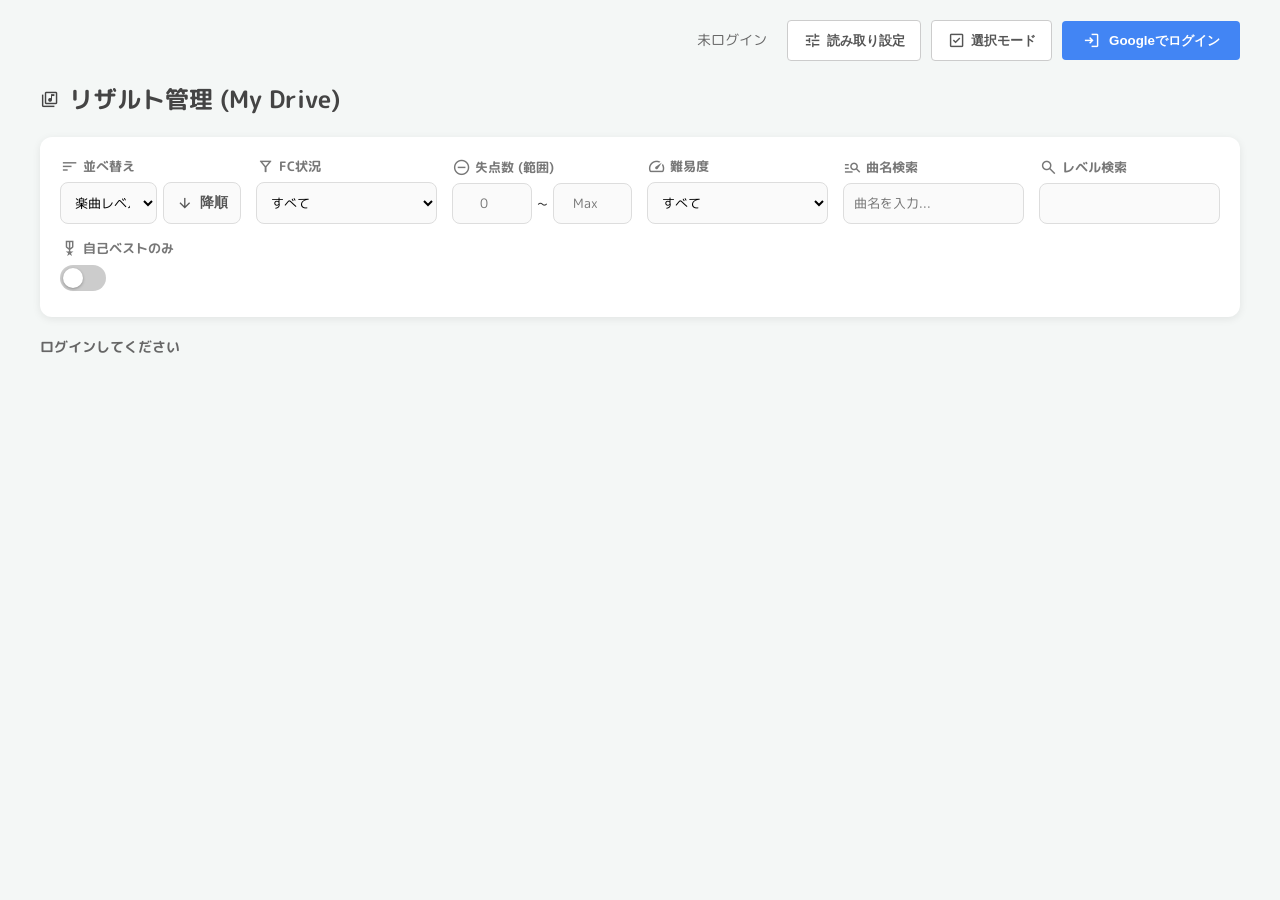
==== commit 18c61db3: "Add files via upload" ====
--- a/index.html
+++ b/index.html
@@ -1,1435 +1,371 @@
 <!DOCTYPE html>
 <html lang="ja">
-<head>
-<meta charset="UTF-8">
-<meta name="viewport" content="width=device-width, initial-scale=1.0, maximum-scale=1.0, user-scalable=no">
-<title>VideoPlayer</title>
-<link rel="preconnect" href="https://fonts.googleapis.com">
-<link rel="preconnect" href="https://fonts.gstatic.com" crossorigin>
-<link rel="stylesheet" href="https://fonts.googleapis.com/css2?family=Noto+Sans+JP:wght@300;400;500;700&display=swap">
-<style>
-/* =====================================================
-   Variables
-   ===================================================== */
-:root {
-  --bg:          #ffffff;
-  --surface:     #f8f9fb;
-  --surface2:    #eef0f3;
-  --border:      #e2e8f0;
-  --border2:     #cbd5e1;
-  --text:        #111827;
-  --text2:       #4b5563;
-  --text3:       #9ca3af;
-  --accent:      #2563eb;
-  --accent-bg:   #dbeafe;
-  --danger:      #ef4444;
-  --danger-bg:   #fee2e2;
-  --shadow-sm:   0 1px 3px rgba(0,0,0,.06),0 1px 2px rgba(0,0,0,.04);
-  --shadow:      0 4px 8px rgba(0,0,0,.07),0 1px 3px rgba(0,0,0,.05);
-  --shadow-lg:   0 12px 30px rgba(0,0,0,.12),0 4px 10px rgba(0,0,0,.06);
-  --radius:      12px;
-  --radius-sm:   8px;
-  --btn:         44px;
-  --btn-sm:      36px;
-  --ctrl-gap:    8px;
-  --ctrl-pad:    12px;
-  --font:        'Noto Sans JP',sans-serif;
-}
-
-/* =====================================================
-   Reset
-   ===================================================== */
-*,*::before,*::after{box-sizing:border-box;margin:0;padding:0}
-html,body{
-  width:100%;height:100%;overflow:hidden;
-  font-family:var(--font);background:var(--bg);color:var(--text);
-  -webkit-text-size-adjust:100%;overscroll-behavior:none;
-}
-button{
-  cursor:pointer;border:none;background:none;font-family:inherit;
-  -webkit-tap-highlight-color:transparent;
-  -webkit-touch-callout:none;
-  user-select:none;-webkit-user-select:none;
-}
-input,select{font-family:inherit}
-
-/* =====================================================
-   Screens
-   ===================================================== */
-.screen{position:fixed;inset:0;display:none;flex-direction:column;overflow:hidden}
-.screen.active{display:flex}
-
-/* =====================================================
-   Loading
-   ===================================================== */
-#loading-overlay{
-  position:fixed;inset:0;z-index:9000;
-  background:rgba(255,255,255,.93);backdrop-filter:blur(6px);
-  display:flex;align-items:center;justify-content:center;
-}
-#loading-overlay.hidden{display:none}
-.loading-content{display:flex;flex-direction:column;align-items:center;gap:14px;padding:40px 32px}
-.loading-spinner{
-  width:38px;height:38px;
-  border:3px solid var(--border);border-top-color:var(--accent);
-  border-radius:50%;animation:spin .75s linear infinite;
-}
-@keyframes spin{to{transform:rotate(360deg)}}
-#loading-message{font-size:14px;font-weight:500;color:var(--text2);letter-spacing:.01em}
-.loading-bar-wrap{width:200px;height:4px;background:var(--border);border-radius:2px;overflow:hidden}
-#loading-bar{height:100%;width:0%;background:var(--accent);border-radius:2px;transition:width .2s ease}
-#loading-percent{font-size:12px;color:var(--text3);font-weight:500}
-
-/* =====================================================
-   File List Screen
-   ===================================================== */
-#screen-filelist{background:var(--bg)}
-
-.fl-header{
-  display:flex;align-items:center;justify-content:space-between;
-  padding:14px 18px;border-bottom:1px solid var(--border);
-  background:var(--bg);flex-shrink:0;gap:10px;
-}
-.fl-title{
-  display:flex;align-items:center;gap:9px;
-  font-size:19px;font-weight:700;color:var(--text);
-  letter-spacing:-.02em;white-space:nowrap;
-}
-.fl-header-actions{display:flex;gap:7px;flex-shrink:0}
-
-.btn-icon{
-  display:flex;align-items:center;gap:6px;
-  padding:7px 13px;border-radius:var(--radius-sm);
-  background:var(--surface);color:var(--text2);
-  font-size:13px;font-weight:500;
-  border:1px solid var(--border);
-  transition:background .14s,color .14s;white-space:nowrap;
-}
-.btn-icon:hover{background:var(--surface2);color:var(--text)}
-.btn-icon svg{flex-shrink:0}
-
-.fl-controls{
-  display:flex;gap:8px;padding:10px 16px;
-  border-bottom:1px solid var(--border);flex-shrink:0;align-items:center;
-}
-.fl-search-wrap{flex:1;position:relative;display:flex;align-items:center;min-width:0}
-.search-icon{position:absolute;left:10px;color:var(--text3);display:flex;pointer-events:none;flex-shrink:0}
-#search-input{
-  width:100%;padding:8px 32px;
-  border:1px solid var(--border);border-radius:var(--radius-sm);
-  background:var(--surface);font-size:14px;color:var(--text);
-  outline:none;transition:border-color .14s,background .14s;min-width:0;
-}
-#search-input:focus{border-color:var(--accent);background:var(--bg)}
-#search-input::placeholder{color:var(--text3)}
-.search-clear{
-  position:absolute;right:7px;width:22px;height:22px;
-  display:flex;align-items:center;justify-content:center;
-  border-radius:50%;color:var(--text3);
-  transition:color .14s,background .14s;
-}
-.search-clear:hover{color:var(--text);background:var(--surface2)}
-.search-clear.hidden{display:none}
-.fl-sort-wrap select{
-  padding:8px 10px;border:1px solid var(--border);
-  border-radius:var(--radius-sm);background:var(--surface);
-  font-size:13px;color:var(--text);outline:none;cursor:pointer;
-  white-space:nowrap;flex-shrink:0;
-}
-
-.fl-tag-filter-bar{
-  display:flex;gap:6px;padding:8px 16px;
-  overflow-x:auto;flex-shrink:0;
-  -webkit-overflow-scrolling:touch;scrollbar-width:none;
-  border-bottom:1px solid var(--border);
-}
-.fl-tag-filter-bar:empty{padding:0;border-bottom:none}
-.fl-tag-filter-bar::-webkit-scrollbar{display:none}
-.tag-filter-chip{
-  display:inline-flex;align-items:center;gap:5px;
-  padding:4px 11px;border-radius:20px;border:1.5px solid;
-  font-size:12px;font-weight:500;white-space:nowrap;
-  cursor:pointer;flex-shrink:0;transition:background .14s,color .14s;
-  background:transparent;
-}
-
-.fl-file-grid{
-  flex:1;overflow-y:auto;padding:12px 14px;
-  display:grid;gap:10px;align-content:start;
-  -webkit-overflow-scrolling:touch;
-}
-@media (orientation:portrait),(max-width:540px){.fl-file-grid{grid-template-columns:1fr}}
-@media (orientation:landscape) and (min-width:541px){.fl-file-grid{grid-template-columns:repeat(2,1fr)}}
-@media (orientation:landscape) and (min-width:900px){.fl-file-grid{grid-template-columns:repeat(3,1fr)}}
-@media (orientation:landscape) and (min-width:1200px){.fl-file-grid{grid-template-columns:repeat(4,1fr)}}
-@media (min-width:540px) and (orientation:portrait){.fl-file-grid{grid-template-columns:repeat(2,1fr)}}
-
-.fl-empty{
-  flex:1;display:flex;flex-direction:column;
-  align-items:center;justify-content:center;
-  gap:12px;color:var(--text3);padding:40px 20px;
-}
-.fl-empty p{font-size:15px;font-weight:500}
-.fl-empty-sub{font-size:13px!important;font-weight:400!important;color:var(--text3)}
-
-.file-card{
-  background:var(--bg);border:1px solid var(--border);
-  border-radius:var(--radius);padding:13px 14px;
-  cursor:pointer;transition:box-shadow .14s,border-color .14s;
-  display:flex;flex-direction:column;gap:10px;
-  -webkit-touch-callout:none;user-select:none;-webkit-user-select:none;
-}
-.file-card:hover{box-shadow:var(--shadow);border-color:var(--border2)}
-.file-card:active{background:var(--surface)}
-.file-card-top{display:flex;align-items:flex-start;gap:11px}
-.file-thumb{
-  width:62px;height:40px;border-radius:6px;
-  background:#1e2330;display:flex;align-items:center;justify-content:center;
-  color:#4b5563;flex-shrink:0;overflow:hidden;
-}
-.file-info{flex:1;min-width:0}
-.file-name{
-  font-size:14px;font-weight:600;color:var(--text);
-  white-space:nowrap;overflow:hidden;text-overflow:ellipsis;line-height:1.4;
-}
-.file-name-input{
-  font-size:14px;font-weight:600;border:1.5px solid var(--accent);
-  border-radius:5px;padding:2px 7px;outline:none;
-  width:100%;color:var(--text);background:var(--bg);
-}
-.file-meta{font-size:11px;color:var(--text3);margin-top:2px}
-.file-actions{display:flex;gap:3px;flex-shrink:0}
-.file-action-btn{
-  width:29px;height:29px;display:flex;align-items:center;justify-content:center;
-  border-radius:7px;color:var(--text3);transition:color .14s,background .14s;
-}
-.file-action-btn:hover{color:var(--text);background:var(--surface)}
-.file-action-btn.danger:hover{color:var(--danger);background:var(--danger-bg)}
-.file-tags{display:flex;flex-wrap:wrap;gap:4px}
-.file-tag-chip{
-  padding:2px 9px;border-radius:10px;
-  font-size:11px;font-weight:500;color:#fff;white-space:nowrap;
-}
-
-/* =====================================================
-   Modals
-   ===================================================== */
-.modal-overlay{
-  position:fixed;inset:0;z-index:800;
-  background:rgba(0,0,0,.45);
-  display:flex;align-items:center;justify-content:center;
-  padding:20px;backdrop-filter:blur(2px);
-}
-.modal-overlay.hidden{display:none}
-.modal-box{
-  background:var(--bg);border-radius:16px;
-  width:100%;max-width:480px;max-height:80vh;
-  display:flex;flex-direction:column;
-  box-shadow:var(--shadow-lg);overflow:hidden;
-}
-.modal-header{
-  display:flex;align-items:center;justify-content:space-between;
-  padding:16px 20px;border-bottom:1px solid var(--border);flex-shrink:0;
-}
-.modal-header h2{font-size:16px;font-weight:700}
-.btn-close{
-  width:30px;height:30px;display:flex;align-items:center;justify-content:center;
-  border-radius:7px;color:var(--text3);transition:color .14s,background .14s;
-}
-.btn-close:hover{color:var(--text);background:var(--surface)}
-.modal-body{
-  flex:1;overflow-y:auto;padding:16px 20px;
-  display:flex;flex-direction:column;gap:12px;
-  -webkit-overflow-scrolling:touch;
-}
-
-#tag-editor-list{display:flex;flex-direction:column;gap:7px}
-.tag-editor-item{
-  display:flex;align-items:center;gap:8px;
-  padding:9px 11px;background:var(--surface);
-  border-radius:var(--radius-sm);border:1px solid var(--border);
-  transition:border-color .14s;
-}
-.tag-editor-item.drag-over{border-color:var(--accent);background:var(--accent-bg)}
-.tag-editor-item.dragging{opacity:.45}
-.drag-handle{color:var(--text3);cursor:grab;flex-shrink:0;display:flex;align-items:center;touch-action:none}
-.tag-color-swatch{
-  width:28px;height:28px;border-radius:50%;
-  border:2px solid var(--border);cursor:pointer;flex-shrink:0;
-  position:relative;overflow:hidden;
-}
-.tag-color-swatch input[type="color"]{
-  position:absolute;inset:-4px;opacity:0;
-  width:calc(100% + 8px);height:calc(100% + 8px);
-  cursor:pointer;border:none;padding:0;
-}
-.tag-editor-name-input{
-  flex:1;min-width:0;padding:6px 9px;
-  border:1px solid var(--border);border-radius:6px;
-  font-size:13px;color:var(--text);background:var(--bg);
-  outline:none;transition:border-color .14s;
-}
-.tag-editor-name-input:focus{border-color:var(--accent)}
-.tag-del-btn{
-  width:28px;height:28px;flex-shrink:0;
-  display:flex;align-items:center;justify-content:center;
-  border-radius:6px;color:var(--danger);background:var(--danger-bg);
-  transition:opacity .14s;
-}
-.tag-del-btn:hover{opacity:.8}
-
-.tag-add-form{
-  display:flex;gap:8px;align-items:center;
-  padding-top:4px;border-top:1px solid var(--border);flex-shrink:0;
-}
-#new-tag-name{
-  flex:1;min-width:0;padding:8px 11px;
-  border:1px solid var(--border);border-radius:var(--radius-sm);
-  font-size:14px;color:var(--text);background:var(--surface);
-  outline:none;transition:border-color .14s,background .14s;
-}
-#new-tag-name:focus{border-color:var(--accent);background:var(--bg)}
-#new-tag-name::placeholder{color:var(--text3)}
-#new-tag-color{
-  width:38px;height:38px;flex-shrink:0;
-  border-radius:var(--radius-sm);border:1px solid var(--border);
-  padding:3px;cursor:pointer;background:var(--surface);
-}
-.btn-primary{
-  padding:8px 15px;flex-shrink:0;border-radius:var(--radius-sm);
-  background:var(--accent);color:#fff;
-  font-size:13px;font-weight:600;white-space:nowrap;transition:opacity .14s;
-}
-.btn-primary:hover{opacity:.88}
-
-.file-tag-checkbox-item{
-  display:flex;align-items:center;gap:10px;
-  padding:10px 4px;border-bottom:1px solid var(--border);cursor:pointer;
-}
-.file-tag-checkbox-item:last-child{border-bottom:none}
-.file-tag-checkbox-item input[type="checkbox"]{
-  width:17px;height:17px;cursor:pointer;accent-color:var(--accent);flex-shrink:0;
-}
-.file-tag-checkbox-label{
-  display:flex;align-items:center;gap:8px;
-  font-size:14px;font-weight:500;cursor:pointer;
-}
-.tag-dot-swatch{width:10px;height:10px;border-radius:50%;flex-shrink:0}
-
-/* =====================================================
-   Player Screen
-   ===================================================== */
-#screen-player{background:#000}
-.player-wrap{
-  position:relative;width:100%;height:100%;
-  overflow:hidden;background:#000;touch-action:none;
-}
-#video-el{
-  position:absolute;top:50%;left:50%;
-  transform:translate(-50%,-50%);
-  max-width:100%;max-height:100%;
-  width:100%;height:100%;object-fit:contain;background:#000;
-}
-#video-el.mirrored{transform:translate(-50%,-50%) scaleX(-1)}
-
-.player-controls{position:absolute;inset:0;pointer-events:none}
-.player-controls > *{pointer-events:auto}
-
-/* Circular buttons */
-.ctrl-btn{
-  width:var(--btn);height:var(--btn);border-radius:50%;
-  border:2px solid rgba(255,255,255,.82);
-  background:rgba(0,0,0,.18);color:#fff;
-  display:flex;align-items:center;justify-content:center;
-  flex-shrink:0;position:relative;
-  -webkit-touch-callout:none;
-  user-select:none;-webkit-user-select:none;
-  -webkit-tap-highlight-color:transparent;
-  transition:background .12s,border-color .12s;
-}
-.ctrl-btn:active{background:rgba(255,255,255,.22)}
-.ctrl-btn.active{background:rgba(255,255,255,.25);border-color:#fff}
-.ctrl-btn-sm{width:var(--btn-sm);height:var(--btn-sm)}
-
-.skip-btn{flex-direction:column;gap:0}
-.skip-btn svg{margin-top:2px}
-.skip-label{
-  font-size:10px;font-weight:800;color:#fff;line-height:1;
-  margin-top:1px;text-shadow:0 1px 2px rgba(0,0,0,.6);
-}
-
-/* Top bar */
-.ctrl-top-bar{
-  position:absolute;
-  top:var(--ctrl-pad);left:var(--ctrl-pad);right:var(--ctrl-pad);
-  display:flex;align-items:center;gap:10px;
-}
-
-/* Seekbar */
-.seekbar-wrap{flex:1;display:flex;flex-direction:column;gap:5px;min-width:0}
-.seekbar-track{
-  position:relative;height:6px;
-  background:rgba(255,255,255,.28);border-radius:3px;
-  cursor:pointer;touch-action:none;
-}
-.seekbar-progress{
-  position:absolute;top:0;left:0;height:100%;
-  background:rgba(255,255,255,.9);border-radius:3px;
-  pointer-events:none;width:0%;transition:width .05s linear;
-}
-.seekbar-loop-range{
-  position:absolute;top:0;height:100%;
-  background:rgba(59,130,246,.55);pointer-events:none;display:none;
-}
-.seekbar-loop-range.visible{display:block}
-.seekbar-loop-start,
-.seekbar-loop-end{
-  position:absolute;top:-3px;bottom:-3px;width:3px;
-  pointer-events:none;border-radius:2px;
-}
-.seekbar-loop-start{background:#3b82f6;transform:translateX(-50%)}
-.seekbar-loop-end{background:#ef4444;transform:translateX(-50%)}
-#seekbar-markers{position:absolute;top:0;left:0;width:100%;height:100%;pointer-events:none}
-.seekbar-marker-dot{
-  position:absolute;top:50%;transform:translate(-50%,-50%);
-  width:9px;height:9px;background:#fbbf24;border-radius:50%;
-  border:1.5px solid #fff;box-shadow:0 1px 3px rgba(0,0,0,.4);
-}
-.seekbar-thumb{
-  position:absolute;top:50%;transform:translate(-50%,-50%);
-  width:14px;height:14px;background:#fff;border-radius:50%;
-  pointer-events:none;left:0%;box-shadow:0 1px 4px rgba(0,0,0,.4);
-}
-.seekbar-time{
-  display:flex;justify-content:space-between;
-  font-size:11px;font-weight:500;
-  color:rgba(255,255,255,.85);text-shadow:0 1px 3px rgba(0,0,0,.55);
-}
-
-/* Left controls */
-.ctrl-left{
-  position:absolute;
-  top:calc(var(--ctrl-pad) + var(--btn) + 10px);
-  left:var(--ctrl-pad);
-  display:flex;flex-direction:column;gap:var(--ctrl-gap);
-}
-/* Right controls */
-.ctrl-right{
-  position:absolute;
-  top:calc(var(--ctrl-pad) + var(--btn) + 10px);
-  right:var(--ctrl-pad);
-  display:flex;flex-direction:column;gap:var(--ctrl-gap);align-items:flex-end;
-}
-.ctrl-row{display:flex;gap:var(--ctrl-gap);align-items:center}
-.ctrl-row-speed{gap:6px}
-.speed-display{
-  min-width:46px;text-align:center;
-  font-size:12px;font-weight:800;color:#fff;
-  letter-spacing:.01em;text-shadow:0 1px 4px rgba(0,0,0,.6);white-space:nowrap;
-}
-
-.ui-show-btn{position:absolute;top:var(--ctrl-pad);right:var(--ctrl-pad);z-index:10}
-.ui-show-btn.hidden{display:none}
-
-/* =====================================================
-   Responsive
-   ===================================================== */
-@media (max-height:420px){
-  :root{--btn:36px;--btn-sm:30px;--ctrl-gap:6px;--ctrl-pad:8px}
-  .skip-label{font-size:9px}
-  .seekbar-time{font-size:10px}
-}
-@media (max-width:360px){
-  .fl-title{font-size:16px}
-  .btn-icon span{display:none}
-  .btn-icon{padding:7px 10px}
-}
-</style>
-</head>
-<body>
-
-<!-- Loading Overlay -->
-<div id="loading-overlay" class="hidden">
-  <div class="loading-content">
-    <div class="loading-spinner"></div>
-    <div id="loading-message">読み込み中...</div>
-    <div class="loading-bar-wrap"><div id="loading-bar"></div></div>
-    <div id="loading-percent">0%</div>
-  </div>
-</div>
-
-<!-- ===== FILE LIST SCREEN ===== -->
-<div id="screen-filelist" class="screen active">
-  <header class="fl-header">
-    <h1 class="fl-title">
-      <svg xmlns="http://www.w3.org/2000/svg" width="22" height="22" viewBox="0 0 24 24" fill="none" stroke="currentColor" stroke-width="2" stroke-linecap="round" stroke-linejoin="round" aria-hidden="true"><polygon points="23 7 16 12 23 17 23 7"/><rect x="1" y="5" width="15" height="14" rx="2" ry="2"/></svg>
-      VideoPlayer
-    </h1>
-    <div class="fl-header-actions">
-      <button class="btn-icon" id="btn-add-file">
-        <svg xmlns="http://www.w3.org/2000/svg" width="16" height="16" viewBox="0 0 24 24" fill="none" stroke="currentColor" stroke-width="2.5" stroke-linecap="round" stroke-linejoin="round"><circle cx="12" cy="12" r="10"/><line x1="12" y1="8" x2="12" y2="16"/><line x1="8" y1="12" x2="16" y2="12"/></svg>
-        <span>追加</span>
-      </button>
-      <button class="btn-icon" id="btn-open-tag-editor">
-        <svg xmlns="http://www.w3.org/2000/svg" width="16" height="16" viewBox="0 0 24 24" fill="none" stroke="currentColor" stroke-width="2" stroke-linecap="round" stroke-linejoin="round"><path d="M20.59 13.41l-7.17 7.17a2 2 0 0 1-2.83 0L2 12V2h10l8.59 8.59a2 2 0 0 1 0 2.82z"/><line x1="7" y1="7" x2="7.01" y2="7"/></svg>
-        <span>タグ編集</span>
-      </button>
-    </div>
-  </header>
-
-  <div class="fl-controls">
-    <div class="fl-search-wrap">
-      <span class="search-icon" aria-hidden="true">
-        <svg xmlns="http://www.w3.org/2000/svg" width="15" height="15" viewBox="0 0 24 24" fill="none" stroke="currentColor" stroke-width="2" stroke-linecap="round" stroke-linejoin="round"><circle cx="11" cy="11" r="8"/><line x1="21" y1="21" x2="16.65" y2="16.65"/></svg>
-      </span>
-      <input type="text" id="search-input" placeholder="名前・タグで検索..." autocomplete="off" spellcheck="false">
-      <button class="search-clear hidden" id="btn-search-clear" aria-label="検索クリア">
-        <svg xmlns="http://www.w3.org/2000/svg" width="13" height="13" viewBox="0 0 24 24" fill="none" stroke="currentColor" stroke-width="2.5" stroke-linecap="round" stroke-linejoin="round"><line x1="18" y1="6" x2="6" y2="18"/><line x1="6" y1="6" x2="18" y2="18"/></svg>
-      </button>
-    </div>
-    <div class="fl-sort-wrap">
-      <select id="sort-select" aria-label="並べ替え">
-        <option value="added-desc">追加順↓</option>
-        <option value="added-asc">追加順↑</option>
-        <option value="name-asc">名前順↑</option>
-        <option value="name-desc">名前順↓</option>
-      </select>
-    </div>
-  </div>
-
-  <div class="fl-tag-filter-bar" id="tag-filter-bar"></div>
-  <div class="fl-file-grid" id="file-grid" role="list"></div>
-  <div class="fl-empty" id="fl-empty" style="display:none">
-    <svg xmlns="http://www.w3.org/2000/svg" width="52" height="52" viewBox="0 0 24 24" fill="none" stroke="currentColor" stroke-width="1" stroke-linecap="round" stroke-linejoin="round"><polygon points="23 7 16 12 23 17 23 7"/><rect x="1" y="5" width="15" height="14" rx="2" ry="2"/></svg>
-    <p>動画を追加してください</p>
-    <p class="fl-empty-sub">「追加」ボタンから動画ファイルを選択</p>
-  </div>
-  <input type="file" id="file-input" accept="video/*" multiple style="display:none">
-</div>
-
-<!-- ===== PLAYER SCREEN ===== -->
-<div id="screen-player" class="screen">
-  <div class="player-wrap" id="player-wrap">
-    <video id="video-el" playsinline preload="auto"></video>
-
-    <div class="player-controls" id="player-controls">
-      <!-- TOP BAR -->
-      <div class="ctrl-top-bar">
-        <button class="ctrl-btn" id="btn-back" aria-label="一覧に戻る">
-          <svg xmlns="http://www.w3.org/2000/svg" width="20" height="20" viewBox="0 0 24 24" fill="none" stroke="currentColor" stroke-width="2.5" stroke-linecap="round" stroke-linejoin="round"><polyline points="15 18 9 12 15 6"/></svg>
-        </button>
-        <div class="seekbar-wrap">
-          <div class="seekbar-track" id="seekbar-track">
-            <div class="seekbar-loop-range" id="seekbar-loop-range"></div>
-            <div class="seekbar-progress" id="seekbar-progress"></div>
-            <div id="seekbar-markers"></div>
-            <div class="seekbar-thumb" id="seekbar-thumb"></div>
+  <head>
+    <meta charset="utf-8">
+    <meta name="viewport" content="width=device-width, initial-scale=1">
+    <title>プロセカ リザルト管理</title>
+    <link href="https://fonts.googleapis.com/css2?family=M+PLUS+Rounded+1c:wght@400;700&display=swap" rel="stylesheet">
+    <link rel="stylesheet" href="https://fonts.googleapis.com/css2?family=Material+Symbols+Outlined:opsz,wght,FILL,GRAD@24,400,0,0" />
+    <script src='https://cdn.jsdelivr.net/npm/tesseract.js@5/dist/tesseract.min.js'></script>
+
+    <link rel="stylesheet" href="css/base.css">
+    <link rel="stylesheet" href="css/modals.css">
+    <link rel="stylesheet" href="css/settings.css">
+    <link rel="stylesheet" href="css/debug-log.css">
+  </head>
+  <body>
+
+    <div id="imageModal" class="modal" onclick="if(event.target === this) closeImageModal()">
+      <span class="close-btn" onclick="closeImageModal()">&times;</span>
+      <img class="modal-content-img" id="modalImg">
+    </div>
+
+    <div id="batchModal" class="modal" style="background-color: rgba(0,0,0,0.5);">
+      <div class="modal-form-content">
+        <div class="modal-header">
+          <span id="batch-modal-title"><span class="material-symbols-outlined">cloud_upload</span> 画像アップロード・編集</span>
+          <span style="cursor:pointer;" onclick="closeBatchModal()">&times;</span>
+        </div>
+
+        <div id="upload-initial" style="display: flex; flex: 1;">
+            <div id="drop-zone" class="drop-zone" onclick="document.getElementById('up-file').click()">
+            <span class="material-symbols-outlined" style="font-size: 64px; margin-bottom: 10px;">upload_file</span>
+            <div style="font-size: 1.2rem; font-weight: bold;">クリックして画像を選択</div>
+            <div style="font-size: 0.9rem; margin-top: 5px;">または画像をここにドラッグ＆ドロップ</div>
+            <input type="file" id="up-file" accept="image/*" multiple style="display: none;">
+            </div>
+        </div>
+
+        <div id="batch-workspace" class="split-container" style="display: none;">
+            <div class="sidebar">
+                <div class="sidebar-toolbar">
+                    <button class="btn-analyze-all" onclick="analyzeAllInBatch()">
+                        <span class="material-symbols-outlined">analytics</span> 一括解析 (すべて)
+                    </button>
+                </div>
+                <div id="batch-sidebar-list" style="overflow-y:auto; flex:1;"></div>
+            </div>
+
+            <div class="main-area">
+                <div id="batch-editor-container" class="editor-layout" style="display: none;">
+                    <div class="preview-pane">
+                        <img id="batch-preview-img" src="" crossorigin="anonymous">
+                    </div>
+                    <div class="form-pane">
+                        <div style="display:flex; gap:8px; align-items:center; flex-wrap:wrap;">
+                            <button type="button" class="btn-reanalyze" onclick="reanalyzeCurrentItem()">
+                                <span class="material-symbols-outlined" style="font-size:1rem;">analytics</span> この画像を再解析
+                            </button>
+                            <button type="button" id="btn-view-log" class="btn-view-log" onclick="openDebugLogModal(activeItemId)" disabled>
+                                <span class="material-symbols-outlined" style="font-size:1rem;">manage_search</span> 実測ログを見る
+                            </button>
+                        </div>
+
+                        <div id="form-warnings-banner" class="form-warnings-banner" style="display:none;"></div>
+
+                        <div class="form-group">
+                            <label>曲名</label>
+                            <input type="text" id="up-title" style="width: 100%; box-sizing: border-box;" oninput="updateCurrentItem('title', this.value)">
+                        </div>
+                        <div style="display:flex; gap:10px;">
+                            <div class="form-group" style="flex:1;">
+                                <label>レベル</label>
+                                <input type="number" id="up-level" style="width: 100%; box-sizing: border-box;" oninput="updateCurrentItem('level', this.value)">
+                            </div>
+                            <div class="form-group" style="flex:1;">
+                                <label>難易度</label>
+                                <select id="up-diff" style="width: 100%; box-sizing: border-box;" onchange="updateCurrentItem('diff', this.value)"></select>
+                            </div>
+                        </div>
+
+                        <div class="form-group">
+                            <label>判定内訳</label>
+                            <div class="breakdown-group">
+                                <div class="breakdown-item">
+                                    <label style="color:#e0a700;">PERFECT</label>
+                                    <input type="number" id="up-perfect" min="0" value="0" oninput="updateCurrentItem('perfect', this.value)">
+                                </div>
+                                <div class="breakdown-item">
+                                    <label style="color:#ff8a65;">GREAT</label>
+                                    <input type="number" id="up-great" min="0" value="0" oninput="updateCurrentItem('great', this.value)">
+                                </div>
+                                <div class="breakdown-item">
+                                    <label style="color:#8ac5f7;">GOOD</label>
+                                    <input type="number" id="up-good" min="0" value="0" oninput="updateCurrentItem('good', this.value)">
+                                </div>
+                                <div class="breakdown-item">
+                                    <label style="color:#57c98a;">BAD</label>
+                                    <input type="number" id="up-bad" min="0" value="0" oninput="updateCurrentItem('bad', this.value)">
+                                </div>
+                                <div class="breakdown-item">
+                                    <label style="color:#999;">MISS</label>
+                                    <input type="number" id="up-miss-detail" min="0" value="0" oninput="updateCurrentItem('missDetail', this.value)">
+                                </div>
+                            </div>
+                            <div class="total-score">
+                                総ミス数 (GOOD+BAD+MISS): <span id="up-total-miss" style="font-size:1.2rem; color:var(--accent-color);">0</span>
+                            </div>
+                        </div>
+
+                        <div class="side-by-side-row">
+                            <div class="form-group">
+                                <label><span class="material-symbols-outlined" style="font-size:1rem;">bolt</span> コンボ数</label>
+                                <input type="number" id="up-combo" min="0" value="0" style="width:100%; box-sizing:border-box;" oninput="updateCurrentItem('combo', this.value)">
+                            </div>
+                            <div class="form-group">
+                                <label><span class="material-symbols-outlined" style="font-size:1rem;">smartphone</span> 端末情報 (記録用)</label>
+                                <select id="up-device" style="width:100%; box-sizing:border-box;" onchange="onDeviceProfileChange(this.value)"></select>
+                                <small style="color:#888;">自動検出する読み取り領域には影響しません</small>
+                            </div>
+                        </div>
+                    </div>
+                </div>
+                <div id="batch-empty-msg" style="margin:auto; color:#999; text-align:center;">
+                    左のリストから画像を選択してください
+                </div>
+            </div>
+        </div>
+
+        <div class="modal-header" style="font-size: 0.9rem; padding: 10px 20px; background: #f8f9fa; border-top: 1px solid #eee; border-bottom: none; display:block;" id="batch-msg-area">
+             <span id="batch-status-msg">待機中...</span>
+        </div>
+
+        <div class="form-actions">
+          <button class="btn-cancel" onclick="closeBatchModal()">閉じる</button>
+          <button class="btn-submit" id="btn-exec-batch" onclick="handleBatchExecution()" disabled>実行</button>
+        </div>
+      </div>
+    </div>
+
+    <!--
+      読み取り設定モーダル
+      以前は settings.html という別ページでしたが、別画面への遷移(別タブ/別ページ読み込み)を
+      挟むとGoogleログインのトークンがメモリ上から失われ「ログアウトされる」問題があったため、
+      index.html 内のモーダルとして統合しました。ページ遷移が発生しないため、
+      範囲設定をどれだけ調整してもログイン状態は維持されます。
+    -->
+    <div id="settingsModal" class="modal" style="background-color: rgba(0,0,0,0.5);">
+      <div class="modal-form-content">
+        <div class="modal-header">
+          <span><span class="material-symbols-outlined">tune</span> 読み取り範囲設定</span>
+          <span style="cursor:pointer;" onclick="closeSettingsModal()">&times;</span>
+        </div>
+
+        <div class="settings-modal-body">
+          <div class="settings-intro">
+            このアプリの自動OCRは、画像内の色変化から白枠・ジャケット・判定カードを検出して領域を決めます。この従来の手動読み取り範囲プロファイルは互換性と保存済み設定の管理のために残してありますが、新方式のOCR座標には使用されません。
+            <ul>
+              <li>既存プロファイルの確認・エクスポート・インポートは引き続き利用できます。</li>
+              <li>この画面で変更した旧方式の矩形は、新方式の自動検出結果には反映されません。</li>
+              <li>検出結果はアップロード後の「実測ログ」でスキャン線・境界線・領域A～Iを確認できます。</li>
+              <li>このモーダルを閉じてもログイン状態は維持されます。</li>
+            </ul>
           </div>
-          <div class="seekbar-time">
-            <span id="time-current">0:00</span>
-            <span id="time-total">0:00</span>
+
+          <div class="settings-layout">
+            <aside class="profile-sidebar">
+              <h3><span class="material-symbols-outlined">smartphone</span> 機種プロファイル</h3>
+              <div id="profile-list" class="profile-list"></div>
+              <button id="btn-new-profile" class="btn btn-primary full-width">
+                <span class="material-symbols-outlined" style="font-size:1rem;">add</span> 新規プロファイル
+              </button>
+              <hr>
+              <button id="btn-export-profiles" class="btn btn-text full-width">
+                <span class="material-symbols-outlined" style="font-size:1rem;">download</span> エクスポート (JSON)
+              </button>
+              <button id="btn-import-profiles" class="btn btn-text full-width">
+                <span class="material-symbols-outlined" style="font-size:1rem;">upload</span> インポート (JSON)
+              </button>
+              <input type="file" id="import-file-input" accept="application/json" style="display:none;">
+            </aside>
+
+            <main class="editor-main">
+              <div class="editor-toolbar">
+                <input type="text" id="profile-name-input" placeholder="機種名 (例: iPhone13, GalaxyS23 など)">
+                <label class="btn btn-secondary file-label">
+                  <span class="material-symbols-outlined" style="font-size:1rem;">image</span> サンプル画像を選択
+                  <input type="file" id="sample-image-input" accept="image/*" style="display:none;">
+                </label>
+                <button id="btn-save-profile" class="btn btn-primary">
+                  <span class="material-symbols-outlined" style="font-size:1rem;">save</span> この設定を保存
+                </button>
+                <button id="btn-delete-profile" class="btn btn-danger">
+                  <span class="material-symbols-outlined" style="font-size:1rem;">delete</span> 削除
+                </button>
+              </div>
+
+              <div class="region-tabs" id="region-tabs"></div>
+
+              <div class="editor-body">
+                <div id="image-editor-container" class="image-editor-container">
+                  <div id="no-image-placeholder" class="no-image-placeholder">サンプル画像を選択してください</div>
+                  <img id="sample-img" style="display:none;" alt="サンプル画像">
+                </div>
+
+                <div class="coordinate-panel">
+                  <h3 id="coord-panel-title">範囲の座標</h3>
+                  <p class="coord-panel-hint" id="coord-panel-hint"></p>
+                  <label>X (左端, px)
+                    <input type="number" id="coord-x" min="0">
+                  </label>
+                  <label>Y (上端, px)
+                    <input type="number" id="coord-y" min="0">
+                  </label>
+                  <label>幅 (px)
+                    <input type="number" id="coord-w" min="1">
+                  </label>
+                  <label>高さ (px)
+                    <input type="number" id="coord-h" min="1">
+                  </label>
+                  <p class="coord-hint">画像上の枠を直接ドラッグして移動、四隅・辺のハンドルをドラッグしてサイズ変更することもできます。</p>
+                </div>
+              </div>
+            </main>
           </div>
         </div>
-        <button class="ctrl-btn" id="btn-play-pause" aria-label="再生・停止">
-          <svg id="icon-play" xmlns="http://www.w3.org/2000/svg" width="18" height="18" viewBox="0 0 24 24" fill="currentColor" stroke="currentColor" stroke-width="1"><polygon points="5 3 19 12 5 21 5 3"/></svg>
-          <svg id="icon-pause" xmlns="http://www.w3.org/2000/svg" width="18" height="18" viewBox="0 0 24 24" fill="currentColor" stroke="currentColor" stroke-width="1" style="display:none"><rect x="6" y="4" width="4" height="16"/><rect x="14" y="4" width="4" height="16"/></svg>
-        </button>
-      </div>
-
-      <!-- LEFT CONTROLS -->
-      <div class="ctrl-left">
-        <div class="ctrl-row">
-          <button class="ctrl-btn skip-btn" id="btn-back3" aria-label="-3秒">
-            <svg xmlns="http://www.w3.org/2000/svg" width="14" height="14" viewBox="0 0 24 24" fill="none" stroke="currentColor" stroke-width="2.5" stroke-linecap="round" stroke-linejoin="round"><polyline points="1 4 1 10 7 10"/><path d="M3.51 15a9 9 0 1 0 .49-3.25"/></svg>
-            <span class="skip-label">3</span>
-          </button>
-          <button class="ctrl-btn skip-btn" id="btn-fwd3" aria-label="+3秒">
-            <svg xmlns="http://www.w3.org/2000/svg" width="14" height="14" viewBox="0 0 24 24" fill="none" stroke="currentColor" stroke-width="2.5" stroke-linecap="round" stroke-linejoin="round"><polyline points="23 4 23 10 17 10"/><path d="M20.49 15a9 9 0 1 1-.49-3.25"/></svg>
-            <span class="skip-label">3</span>
-          </button>
-        </div>
-        <div class="ctrl-row">
-          <button class="ctrl-btn skip-btn" id="btn-back5" aria-label="-5秒">
-            <svg xmlns="http://www.w3.org/2000/svg" width="14" height="14" viewBox="0 0 24 24" fill="none" stroke="currentColor" stroke-width="2.5" stroke-linecap="round" stroke-linejoin="round"><polyline points="1 4 1 10 7 10"/><path d="M3.51 15a9 9 0 1 0 .49-3.25"/></svg>
-            <span class="skip-label">5</span>
-          </button>
-          <button class="ctrl-btn skip-btn" id="btn-fwd5" aria-label="+5秒">
-            <svg xmlns="http://www.w3.org/2000/svg" width="14" height="14" viewBox="0 0 24 24" fill="none" stroke="currentColor" stroke-width="2.5" stroke-linecap="round" stroke-linejoin="round"><polyline points="23 4 23 10 17 10"/><path d="M20.49 15a9 9 0 1 1-.49-3.25"/></svg>
-            <span class="skip-label">5</span>
-          </button>
-        </div>
-        <div class="ctrl-row">
-          <button class="ctrl-btn" id="btn-mirror" aria-label="左右反転">
-            <svg xmlns="http://www.w3.org/2000/svg" width="18" height="18" viewBox="0 0 24 24" fill="none" stroke="currentColor" stroke-width="2" stroke-linecap="round" stroke-linejoin="round"><path d="M8 3H5a2 2 0 0 0-2 2v14a2 2 0 0 0 2 2h3"/><path d="M16 3h3a2 2 0 0 1 2 2v14a2 2 0 0 1-2 2h-3"/><line x1="12" y1="20" x2="12" y2="4"/></svg>
-          </button>
-        </div>
-      </div>
-
-      <!-- RIGHT CONTROLS -->
-      <div class="ctrl-right">
-        <div class="ctrl-row ctrl-row-speed">
-          <button class="ctrl-btn ctrl-btn-sm" id="btn-speed-down" aria-label="速度を下げる">
-            <svg xmlns="http://www.w3.org/2000/svg" width="14" height="14" viewBox="0 0 24 24" fill="none" stroke="currentColor" stroke-width="2.5" stroke-linecap="round" stroke-linejoin="round"><line x1="5" y1="12" x2="19" y2="12"/></svg>
-          </button>
-          <div class="speed-display" id="speed-display">1.00x</div>
-          <button class="ctrl-btn ctrl-btn-sm" id="btn-speed-up" aria-label="速度を上げる">
-            <svg xmlns="http://www.w3.org/2000/svg" width="14" height="14" viewBox="0 0 24 24" fill="none" stroke="currentColor" stroke-width="2.5" stroke-linecap="round" stroke-linejoin="round"><line x1="12" y1="5" x2="12" y2="19"/><line x1="5" y1="12" x2="19" y2="12"/></svg>
-          </button>
-        </div>
-        <div class="ctrl-row">
-          <button class="ctrl-btn" id="btn-marker-jump" aria-label="マーカーへジャンプ">
-            <svg xmlns="http://www.w3.org/2000/svg" width="16" height="16" viewBox="0 0 24 24" fill="none" stroke="currentColor" stroke-width="2" stroke-linecap="round" stroke-linejoin="round"><polygon points="19 20 9 12 19 4 19 20"/><line x1="5" y1="19" x2="5" y2="5"/></svg>
-          </button>
-          <button class="ctrl-btn" id="btn-marker-add" aria-label="マーカー追加">
-            <svg xmlns="http://www.w3.org/2000/svg" width="16" height="16" viewBox="0 0 24 24" fill="none" stroke="currentColor" stroke-width="2" stroke-linecap="round" stroke-linejoin="round"><path d="M21 10c0 7-9 13-9 13s-9-6-9-13a9 9 0 0 1 18 0z"/><circle cx="12" cy="10" r="3"/></svg>
-          </button>
-          <button class="ctrl-btn" id="btn-marker-del" aria-label="マーカー削除">
-            <svg xmlns="http://www.w3.org/2000/svg" width="16" height="16" viewBox="0 0 24 24" fill="none" stroke="currentColor" stroke-width="2" stroke-linecap="round" stroke-linejoin="round"><path d="M21 10c0 7-9 13-9 13s-9-6-9-13a9 9 0 0 1 18 0z"/><line x1="9" y1="7" x2="15" y2="13"/><line x1="15" y1="7" x2="9" y2="13"/></svg>
-          </button>
-        </div>
-        <div class="ctrl-row">
-          <button class="ctrl-btn" id="btn-loop-set" aria-label="ループ設定">
-            <svg xmlns="http://www.w3.org/2000/svg" width="16" height="16" viewBox="0 0 24 24" fill="none" stroke="currentColor" stroke-width="2" stroke-linecap="round" stroke-linejoin="round"><polyline points="17 1 21 5 17 9"/><path d="M3 11V9a4 4 0 0 1 4-4h14"/><polyline points="7 23 3 19 7 15"/><path d="M21 13v2a4 4 0 0 1-4 4H3"/></svg>
-          </button>
-          <button class="ctrl-btn" id="btn-loop-toggle" aria-label="ループ ON/OFF">
-            <svg xmlns="http://www.w3.org/2000/svg" width="16" height="16" viewBox="0 0 24 24" fill="none" stroke="currentColor" stroke-width="2" stroke-linecap="round" stroke-linejoin="round"><circle cx="12" cy="12" r="10"/><line x1="10" y1="15" x2="10" y2="9"/><line x1="14" y1="15" x2="14" y2="9"/></svg>
-          </button>
-          <button class="ctrl-btn" id="btn-loop-del" aria-label="ループ削除">
-            <svg xmlns="http://www.w3.org/2000/svg" width="16" height="16" viewBox="0 0 24 24" fill="none" stroke="currentColor" stroke-width="2" stroke-linecap="round" stroke-linejoin="round"><polyline points="17 1 21 5 17 9"/><path d="M3 11V9a4 4 0 0 1 4-4h14"/><polyline points="7 23 3 19 7 15"/><path d="M21 13v2a4 4 0 0 1-4 4H3"/><line x1="2" y1="2" x2="22" y2="22"/></svg>
-          </button>
-        </div>
-        <div class="ctrl-row">
-          <button class="ctrl-btn" id="btn-ui-hide" aria-label="UI非表示">
-            <svg xmlns="http://www.w3.org/2000/svg" width="16" height="16" viewBox="0 0 24 24" fill="none" stroke="currentColor" stroke-width="2" stroke-linecap="round" stroke-linejoin="round"><path d="M17.94 17.94A10.07 10.07 0 0 1 12 20c-7 0-11-8-11-8a18.45 18.45 0 0 1 5.06-5.94"/><path d="M9.9 4.24A9.12 9.12 0 0 1 12 4c7 0 11 8 11 8a18.5 18.5 0 0 1-2.16 3.19"/><line x1="1" y1="1" x2="23" y2="23"/></svg>
-          </button>
-        </div>
-      </div>
-    </div><!-- /player-controls -->
-
-    <button class="ctrl-btn ui-show-btn hidden" id="btn-ui-show" aria-label="UI表示">
-      <svg xmlns="http://www.w3.org/2000/svg" width="18" height="18" viewBox="0 0 24 24" fill="none" stroke="currentColor" stroke-width="2" stroke-linecap="round" stroke-linejoin="round"><path d="M1 12s4-8 11-8 11 8 11 8-4 8-11 8-11-8-11-8z"/><circle cx="12" cy="12" r="3"/></svg>
-    </button>
-  </div>
-</div>
-
-<!-- ===== TAG EDITOR MODAL ===== -->
-<div id="modal-tag-editor" class="modal-overlay hidden" role="dialog" aria-modal="true">
-  <div class="modal-box">
-    <div class="modal-header">
-      <h2>タグ編集</h2>
-      <button class="btn-close" id="btn-close-tag-editor" aria-label="閉じる">
-        <svg xmlns="http://www.w3.org/2000/svg" width="18" height="18" viewBox="0 0 24 24" fill="none" stroke="currentColor" stroke-width="2.5" stroke-linecap="round" stroke-linejoin="round"><line x1="18" y1="6" x2="6" y2="18"/><line x1="6" y1="6" x2="18" y2="18"/></svg>
-      </button>
-    </div>
-    <div class="modal-body">
-      <div id="tag-editor-list"></div>
-      <div class="tag-add-form">
-        <input type="text" id="new-tag-name" placeholder="新しいタグ名..." maxlength="30" autocomplete="off">
-        <input type="color" id="new-tag-color" value="#3b82f6" aria-label="タグの色">
-        <button class="btn-primary" id="btn-add-tag">追加</button>
-      </div>
-    </div>
-  </div>
-</div>
-
-<!-- ===== FILE TAG MODAL ===== -->
-<div id="modal-file-tags" class="modal-overlay hidden" role="dialog" aria-modal="true">
-  <div class="modal-box">
-    <div class="modal-header">
-      <h2>タグを編集</h2>
-      <button class="btn-close" id="btn-close-file-tags" aria-label="閉じる">
-        <svg xmlns="http://www.w3.org/2000/svg" width="18" height="18" viewBox="0 0 24 24" fill="none" stroke="currentColor" stroke-width="2.5" stroke-linecap="round" stroke-linejoin="round"><line x1="18" y1="6" x2="6" y2="18"/><line x1="6" y1="6" x2="18" y2="18"/></svg>
-      </button>
-    </div>
-    <div class="modal-body" id="file-tags-body"></div>
-  </div>
-</div>
-
-<script>
-/* =====================================================
-   utils.js
-   ===================================================== */
-function formatTime(sec){
-  if(!isFinite(sec)||sec<0)sec=0;
-  const h=Math.floor(sec/3600),m=Math.floor((sec%3600)/60),s=Math.floor(sec%60);
-  if(h>0)return`${h}:${String(m).padStart(2,'0')}:${String(s).padStart(2,'0')}`;
-  return`${m}:${String(s).padStart(2,'0')}`;
-}
-function genId(){return Date.now().toString(36)+Math.random().toString(36).slice(2,7)}
-function clamp(v,min,max){return Math.max(min,Math.min(max,v))}
-function humanSize(bytes){
-  if(bytes<1024)return bytes+' B';
-  if(bytes<1048576)return(bytes/1024).toFixed(1)+' KB';
-  return(bytes/1048576).toFixed(1)+' MB';
-}
-function showLoading(msg='読み込み中...'){
-  document.getElementById('loading-message').textContent=msg;
-  document.getElementById('loading-bar').style.width='0%';
-  document.getElementById('loading-percent').textContent='0%';
-  document.getElementById('loading-overlay').classList.remove('hidden');
-}
-function updateLoadingProgress(pct){
-  const p=clamp(Math.round(pct),0,100);
-  document.getElementById('loading-bar').style.width=p+'%';
-  document.getElementById('loading-percent').textContent=p+'%';
-}
-function hideLoading(){document.getElementById('loading-overlay').classList.add('hidden')}
-function noLongPress(el){el.addEventListener('contextmenu',e=>e.preventDefault())}
-function initNoLongPress(){document.querySelectorAll('.ctrl-btn').forEach(noLongPress)}
-
-/* =====================================================
-   db.js
-   ===================================================== */
-const DB_NAME='videoplayer-db',DB_VERSION=2;
-let _db=null;
-function openDB(){
-  return new Promise((resolve,reject)=>{
-    if(_db){resolve(_db);return}
-    const req=indexedDB.open(DB_NAME,DB_VERSION);
-    req.onupgradeneeded=e=>{
-      const db=e.target.result;
-      if(!db.objectStoreNames.contains('blobs'))db.createObjectStore('blobs',{keyPath:'id'});
-      if(!db.objectStoreNames.contains('settings'))db.createObjectStore('settings',{keyPath:'key'});
-    };
-    req.onsuccess=e=>{_db=e.target.result;resolve(_db)};
-    req.onerror=e=>reject(e.target.error);
-  });
-}
-function dbSaveBlob(id,blob,onProgress){
-  return new Promise(async(resolve,reject)=>{
-    const db=await openDB();
-    let pct=0;
-    const tick=setInterval(()=>{pct=Math.min(pct+4,88);if(onProgress)onProgress(pct)},60);
-    const tx=db.transaction('blobs','readwrite');
-    const req=tx.objectStore('blobs').put({id,blob});
-    req.onsuccess=()=>{clearInterval(tick);if(onProgress)onProgress(100);resolve()};
-    req.onerror=e=>{clearInterval(tick);reject(e.target.error)};
-  });
-}
-function dbGetBlob(id){
-  return new Promise(async(resolve,reject)=>{
-    const db=await openDB();
-    const tx=db.transaction('blobs','readonly');
-    const req=tx.objectStore('blobs').get(id);
-    req.onsuccess=e=>resolve(e.target.result?e.target.result.blob:null);
-    req.onerror=e=>reject(e.target.error);
-  });
-}
-function dbDeleteBlob(id){
-  return new Promise(async(resolve,reject)=>{
-    const db=await openDB();
-    const tx=db.transaction('blobs','readwrite');
-    const req=tx.objectStore('blobs').delete(id);
-    req.onsuccess=()=>resolve();
-    req.onerror=e=>reject(e.target.error);
-  });
-}
-async function dbGet(key){
-  const db=await openDB();
-  return new Promise((resolve,reject)=>{
-    const tx=db.transaction('settings','readonly');
-    const req=tx.objectStore('settings').get(key);
-    req.onsuccess=e=>resolve(e.target.result?e.target.result.value:undefined);
-    req.onerror=e=>reject(e.target.error);
-  });
-}
-async function dbSet(key,value){
-  const db=await openDB();
-  return new Promise((resolve,reject)=>{
-    const tx=db.transaction('settings','readwrite');
-    const req=tx.objectStore('settings').put({key,value});
-    req.onsuccess=()=>resolve();
-    req.onerror=e=>reject(e.target.error);
-  });
-}
-
-/* =====================================================
-   store.js
-   ===================================================== */
-const Store=(()=>{
-  let state={files:[],tags:[],playerData:{}};
-  async function load(){
-    const files=await dbGet('files');
-    const tags=await dbGet('tags');
-    const playerData=await dbGet('playerData');
-    if(files)state.files=files;
-    if(tags)state.tags=tags;
-    if(playerData)state.playerData=playerData;
-  }
-  async function saveFiles(){await dbSet('files',state.files)}
-  async function saveTags(){await dbSet('tags',state.tags)}
-  async function savePlayerData(){await dbSet('playerData',state.playerData)}
-  function getFiles(){return state.files}
-  async function addFile(file,blobSaveCallback){
-    const id=genId();
-    const meta={id,name:file.name,addedAt:Date.now(),size:file.size,tagIds:[]};
-    state.files.push(meta);
-    await saveFiles();
-    if(blobSaveCallback)await blobSaveCallback(id,file);
-    return id;
-  }
-  async function deleteFile(id){
-    state.files=state.files.filter(f=>f.id!==id);
-    delete state.playerData[id];
-    await saveFiles();await savePlayerData();await dbDeleteBlob(id);
-  }
-  async function renameFile(id,newName){
-    const f=state.files.find(f=>f.id===id);
-    if(f){f.name=newName;await saveFiles()}
-  }
-  async function setFileTags(id,tagIds){
-    const f=state.files.find(f=>f.id===id);
-    if(f){f.tagIds=tagIds;await saveFiles()}
-  }
-  function getTags(){return state.tags}
-  async function addTag(name,color){
-    const tag={id:genId(),name,color,order:state.tags.length};
-    state.tags.push(tag);await saveTags();return tag;
-  }
-  async function updateTag(id,changes){
-    const t=state.tags.find(t=>t.id===id);
-    if(t){Object.assign(t,changes);await saveTags()}
-  }
-  async function deleteTag(id){
-    state.tags=state.tags.filter(t=>t.id!==id);
-    state.files.forEach(f=>{f.tagIds=f.tagIds.filter(tid=>tid!==id)});
-    await saveTags();await saveFiles();
-  }
-  async function reorderTags(newOrder){
-    newOrder.forEach((id,idx)=>{const t=state.tags.find(t=>t.id===id);if(t)t.order=idx});
-    state.tags.sort((a,b)=>a.order-b.order);await saveTags();
-  }
-  function getPlayerData(fileId){
-    if(!state.playerData[fileId])state.playerData[fileId]={markers:[],loop:null};
-    return state.playerData[fileId];
-  }
-  async function addMarker(fileId,seconds){
-    const pd=getPlayerData(fileId);
-    if(!pd.markers.includes(seconds)){
-      pd.markers.push(seconds);pd.markers.sort((a,b)=>a-b);await savePlayerData();
-    }
-  }
-  async function deleteNearestMarkerBefore(fileId,currentTime){
-    const pd=getPlayerData(fileId);
-    const before=pd.markers.filter(m=>m<=currentTime);
-    if(!before.length)return;
-    const nearest=before[before.length-1];
-    pd.markers=pd.markers.filter(m=>m!==nearest);
-    await savePlayerData();return nearest;
-  }
-  async function setLoopStart(fileId,seconds){
-    const pd=getPlayerData(fileId);
-    if(!pd.loop)pd.loop={start:null,end:null};
-    pd.loop.start=seconds;pd.loop.end=null;await savePlayerData();
-  }
-  async function setLoopEnd(fileId,seconds){
-    const pd=getPlayerData(fileId);
-    if(!pd.loop)pd.loop={start:null,end:null};
-    pd.loop.end=seconds;await savePlayerData();
-  }
-  async function deleteLoop(fileId){
-    const pd=getPlayerData(fileId);pd.loop=null;await savePlayerData();
-  }
-  return{
-    load,getFiles,addFile,deleteFile,renameFile,setFileTags,
-    getTags,addTag,updateTag,deleteTag,reorderTags,
-    getPlayerData,addMarker,deleteNearestMarkerBefore,
-    setLoopStart,setLoopEnd,deleteLoop
-  };
-})();
-
-/* =====================================================
-   filelist.js
-   ===================================================== */
-const FileList=(()=>{
-  let searchQuery='',sortMode='added-desc',activeTagFilter=null;
-  const grid=document.getElementById('file-grid');
-  const emptyState=document.getElementById('fl-empty');
-  const searchInput=document.getElementById('search-input');
-  const clearBtn=document.getElementById('btn-search-clear');
-  const sortSelect=document.getElementById('sort-select');
-  const tagFilterBar=document.getElementById('tag-filter-bar');
-  const fileInput=document.getElementById('file-input');
-
-  function init(){
-    document.getElementById('btn-add-file').addEventListener('click',()=>fileInput.click());
-    fileInput.addEventListener('change',handleFileInput);
-    searchInput.addEventListener('input',onSearch);
-    clearBtn.addEventListener('click',clearSearch);
-    sortSelect.addEventListener('change',()=>{sortMode=sortSelect.value;render()});
-    render();
-  }
-  function onSearch(){
-    searchQuery=searchInput.value.trim().toLowerCase();
-    clearBtn.classList.toggle('hidden',searchQuery==='');
-    render();
-  }
-  function clearSearch(){searchInput.value='';searchQuery='';clearBtn.classList.add('hidden');render()}
-
-  async function handleFileInput(e){
-    const files=Array.from(e.target.files);e.target.value='';
-    if(!files.length)return;
-    showLoading(`0 / ${files.length} 件 追加中...`);
-    for(let i=0;i<files.length;i++){
-      const file=files[i];
-      await Store.addFile(file,async(id,f)=>{
-        await dbSaveBlob(id,f,(pct)=>{
-          updateLoadingProgress((i/files.length)*100+(1/files.length)*pct);
-        });
-      });
-      document.getElementById('loading-message').textContent=`${i+1} / ${files.length} 件 追加中...`;
-    }
-    hideLoading();render();
-  }
-
-  async function deleteFile(id){
-    showLoading('削除中...');updateLoadingProgress(30);
-    await Store.deleteFile(id);
-    updateLoadingProgress(100);hideLoading();render();
-  }
-
-  function startRename(id,cardEl){
-    const nameEl=cardEl.querySelector('.file-name');
-    const current=nameEl.textContent;
-    const input=document.createElement('input');
-    input.className='file-name-input';input.value=current;
-    nameEl.replaceWith(input);input.focus();input.select();
-    const finish=async()=>{
-      const val=input.value.trim()||current;
-      await Store.renameFile(id,val);render();
-    };
-    input.addEventListener('blur',finish);
-    input.addEventListener('keydown',e=>{
-      if(e.key==='Enter')input.blur();
-      if(e.key==='Escape'){input.value=current;input.blur()}
-    });
-  }
-
-  function getFilteredSorted(){
-    let list=Store.getFiles().slice();
-    if(activeTagFilter)list=list.filter(f=>f.tagIds.includes(activeTagFilter));
-    if(searchQuery){
-      const tags=Store.getTags();
-      list=list.filter(f=>{
-        if(f.name.toLowerCase().includes(searchQuery))return true;
-        return f.tagIds.some(tid=>{
-          const t=tags.find(t=>t.id===tid);
-          return t&&t.name.toLowerCase().includes(searchQuery);
-        });
-      });
-    }
-    switch(sortMode){
-      case'added-desc':list.sort((a,b)=>b.addedAt-a.addedAt);break;
-      case'added-asc': list.sort((a,b)=>a.addedAt-b.addedAt);break;
-      case'name-asc':  list.sort((a,b)=>a.name.localeCompare(b.name,'ja'));break;
-      case'name-desc': list.sort((a,b)=>b.name.localeCompare(a.name,'ja'));break;
-    }
-    return list;
-  }
-
-  function renderTagFilterBar(){
-    const tags=Store.getTags();
-    tagFilterBar.innerHTML='';
-    tags.forEach(tag=>{
-      const chip=document.createElement('button');
-      chip.className='tag-filter-chip';
-      chip.textContent=tag.name;
-      chip.style.borderColor=tag.color;
-      chip.style.color=activeTagFilter===tag.id?'#fff':tag.color;
-      chip.style.background=activeTagFilter===tag.id?tag.color:'transparent';
-      chip.addEventListener('click',()=>{
-        activeTagFilter=(activeTagFilter===tag.id)?null:tag.id;
-        renderTagFilterBar();render();
-      });
-      tagFilterBar.appendChild(chip);
-    });
-  }
-
-  function buildCard(file){
-    const tags=Store.getTags();
-    const card=document.createElement('div');
-    card.className='file-card';card.setAttribute('role','listitem');card.dataset.id=file.id;
-    card.addEventListener('click',e=>{
-      if(e.target.closest('.file-actions,.file-name-input,.file-tags'))return;
-      App.openPlayer(file.id);
-    });
-
-    const top=document.createElement('div');top.className='file-card-top';
-    const thumb=document.createElement('div');thumb.className='file-thumb';
-    thumb.innerHTML=`<svg xmlns="http://www.w3.org/2000/svg" width="22" height="22" viewBox="0 0 24 24" fill="none" stroke="currentColor" stroke-width="1.5" stroke-linecap="round" stroke-linejoin="round"><polygon points="23 7 16 12 23 17 23 7"/><rect x="1" y="5" width="15" height="14" rx="2" ry="2"/></svg>`;
-
-    const info=document.createElement('div');info.className='file-info';
-    const nameEl=document.createElement('div');nameEl.className='file-name';nameEl.textContent=file.name;nameEl.title=file.name;
-    const meta=document.createElement('div');meta.className='file-meta';
-    const d=new Date(file.addedAt);
-    meta.textContent=`${d.getFullYear()}/${String(d.getMonth()+1).padStart(2,'0')}/${String(d.getDate()).padStart(2,'0')}  ${humanSize(file.size)}`;
-    info.appendChild(nameEl);info.appendChild(meta);
-
-    const actions=document.createElement('div');actions.className='file-actions';
-
-    const btnRename=document.createElement('button');
-    btnRename.className='file-action-btn';btnRename.title='名前を編集';
-    btnRename.innerHTML=`<svg xmlns="http://www.w3.org/2000/svg" width="14" height="14" viewBox="0 0 24 24" fill="none" stroke="currentColor" stroke-width="2" stroke-linecap="round" stroke-linejoin="round"><path d="M11 4H4a2 2 0 0 0-2 2v14a2 2 0 0 0 2 2h14a2 2 0 0 0 2-2v-7"/><path d="M18.5 2.5a2.121 2.121 0 0 1 3 3L12 15l-4 1 1-4 9.5-9.5z"/></svg>`;
-    btnRename.addEventListener('click',e=>{e.stopPropagation();startRename(file.id,card)});
-
-    const btnTag=document.createElement('button');
-    btnTag.className='file-action-btn';btnTag.title='タグを編集';
-    btnTag.innerHTML=`<svg xmlns="http://www.w3.org/2000/svg" width="14" height="14" viewBox="0 0 24 24" fill="none" stroke="currentColor" stroke-width="2" stroke-linecap="round" stroke-linejoin="round"><path d="M20.59 13.41l-7.17 7.17a2 2 0 0 1-2.83 0L2 12V2h10l8.59 8.59a2 2 0 0 1 0 2.82z"/><line x1="7" y1="7" x2="7.01" y2="7"/></svg>`;
-    btnTag.addEventListener('click',e=>{e.stopPropagation();openFileTagModal(file.id)});
-
-    const btnDel=document.createElement('button');
-    btnDel.className='file-action-btn danger';btnDel.title='削除';
-    btnDel.innerHTML=`<svg xmlns="http://www.w3.org/2000/svg" width="14" height="14" viewBox="0 0 24 24" fill="none" stroke="currentColor" stroke-width="2" stroke-linecap="round" stroke-linejoin="round"><polyline points="3 6 5 6 21 6"/><path d="M19 6l-1 14H6L5 6"/><path d="M10 11v6"/><path d="M14 11v6"/><path d="M9 6V4h6v2"/></svg>`;
-    btnDel.addEventListener('click',e=>{e.stopPropagation();deleteFile(file.id)});
-
-    actions.appendChild(btnRename);actions.appendChild(btnTag);actions.appendChild(btnDel);
-    top.appendChild(thumb);top.appendChild(info);top.appendChild(actions);
-
-    const tagsRow=document.createElement('div');tagsRow.className='file-tags';
-    file.tagIds.forEach(tid=>{
-      const t=tags.find(t=>t.id===tid);if(!t)return;
-      const chip=document.createElement('span');
-      chip.className='file-tag-chip';chip.textContent=t.name;chip.style.background=t.color;
-      tagsRow.appendChild(chip);
-    });
-
-    card.appendChild(top);
-    if(file.tagIds.length)card.appendChild(tagsRow);
-    return card;
-  }
-
-  function render(){
-    renderTagFilterBar();
-    const list=getFilteredSorted();
-    grid.innerHTML='';
-    if(!Store.getFiles().length){emptyState.style.display='flex';return}
-    emptyState.style.display='none';
-    if(!list.length){
-      const msg=document.createElement('div');
-      msg.style.cssText='color:var(--text3);font-size:14px;padding:32px 16px;text-align:center;grid-column:1/-1;';
-      msg.textContent='該当するファイルが見つかりません';
-      grid.appendChild(msg);return;
-    }
-    list.forEach(f=>grid.appendChild(buildCard(f)));
-  }
-
-  let _editingFileId=null;
-  function openFileTagModal(fileId){
-    _editingFileId=fileId;
-    const file=Store.getFiles().find(f=>f.id===fileId);
-    const tags=Store.getTags();
-    const body=document.getElementById('file-tags-body');
-    body.innerHTML='';
-    if(!tags.length){
-      body.innerHTML='<p style="color:var(--text3);font-size:14px;">タグがありません。先にタグを作成してください。</p>';
-    }else{
-      tags.forEach(tag=>{
-        const item=document.createElement('label');item.className='file-tag-checkbox-item';
-        const cb=document.createElement('input');cb.type='checkbox';cb.checked=file.tagIds.includes(tag.id);
-        cb.addEventListener('change',async()=>{
-          const f=Store.getFiles().find(f=>f.id===_editingFileId);
-          let ids=f.tagIds.slice();
-          if(cb.checked){if(!ids.includes(tag.id))ids.push(tag.id)}
-          else ids=ids.filter(i=>i!==tag.id);
-          await Store.setFileTags(_editingFileId,ids);render();
-        });
-        const lbl=document.createElement('span');lbl.className='file-tag-checkbox-label';
-        const dot=document.createElement('span');dot.className='tag-dot-swatch';dot.style.background=tag.color;
-        lbl.appendChild(dot);lbl.appendChild(document.createTextNode(tag.name));
-        item.appendChild(cb);item.appendChild(lbl);body.appendChild(item);
-      });
-    }
-    document.getElementById('modal-file-tags').classList.remove('hidden');
-  }
-
-  document.getElementById('btn-close-file-tags').addEventListener('click',()=>{
-    document.getElementById('modal-file-tags').classList.add('hidden');
-  });
-  document.getElementById('modal-file-tags').addEventListener('click',e=>{
-    if(e.target===e.currentTarget)e.currentTarget.classList.add('hidden');
-  });
-
-  return{init,render};
-})();
-
-/* =====================================================
-   tagEditor.js
-   ===================================================== */
-const TagEditor=(()=>{
-  const modal=document.getElementById('modal-tag-editor');
-  const listEl=document.getElementById('tag-editor-list');
-  let dragSrc=null;
-
-  function init(){
-    document.getElementById('btn-open-tag-editor').addEventListener('click',open);
-    document.getElementById('btn-close-tag-editor').addEventListener('click',close);
-    modal.addEventListener('click',e=>{if(e.target===modal)close()});
-    document.getElementById('btn-add-tag').addEventListener('click',addTag);
-    document.getElementById('new-tag-name').addEventListener('keydown',e=>{if(e.key==='Enter')addTag()});
-  }
-  function open(){renderList();modal.classList.remove('hidden')}
-  function close(){modal.classList.add('hidden');FileList.render()}
-
-  function renderList(){
-    const tags=Store.getTags();listEl.innerHTML='';
-    if(!tags.length){listEl.innerHTML='<p style="color:var(--text3);font-size:13px;padding:4px 0;">タグがまだありません</p>';return}
-    tags.forEach(tag=>listEl.appendChild(buildTagItem(tag)));
-  }
-
-  function buildTagItem(tag){
-    const item=document.createElement('div');
-    item.className='tag-editor-item';item.dataset.id=tag.id;item.draggable=true;
-
-    const handle=document.createElement('span');handle.className='drag-handle';
-    handle.innerHTML=`<svg xmlns="http://www.w3.org/2000/svg" width="14" height="14" viewBox="0 0 24 24" fill="none" stroke="currentColor" stroke-width="2" stroke-linecap="round" stroke-linejoin="round"><line x1="8" y1="6" x2="21" y2="6"/><line x1="8" y1="12" x2="21" y2="12"/><line x1="8" y1="18" x2="21" y2="18"/><line x1="3" y1="6" x2="3.01" y2="6"/><line x1="3" y1="12" x2="3.01" y2="12"/><line x1="3" y1="18" x2="3.01" y2="18"/></svg>`;
-
-    const swatch=document.createElement('div');swatch.className='tag-color-swatch';swatch.style.background=tag.color;
-    const colorPicker=document.createElement('input');colorPicker.type='color';colorPicker.value=tag.color;
-    colorPicker.addEventListener('input',()=>swatch.style.background=colorPicker.value);
-    colorPicker.addEventListener('change',async()=>await Store.updateTag(tag.id,{color:colorPicker.value}));
-    swatch.appendChild(colorPicker);
-
-    const nameEl=document.createElement('input');nameEl.type='text';nameEl.className='tag-editor-name-input';
-    nameEl.value=tag.name;nameEl.maxLength=30;
-    nameEl.addEventListener('change',async()=>{
-      const v=nameEl.value.trim();
-      if(v)await Store.updateTag(tag.id,{name:v});else nameEl.value=tag.name;
-    });
-
-    const btnDel=document.createElement('button');btnDel.className='tag-del-btn';
-    btnDel.innerHTML=`<svg xmlns="http://www.w3.org/2000/svg" width="13" height="13" viewBox="0 0 24 24" fill="none" stroke="currentColor" stroke-width="2.5" stroke-linecap="round" stroke-linejoin="round"><line x1="18" y1="6" x2="6" y2="18"/><line x1="6" y1="6" x2="18" y2="18"/></svg>`;
-    btnDel.addEventListener('click',async()=>{await Store.deleteTag(tag.id);renderList()});
-
-    item.appendChild(handle);item.appendChild(swatch);item.appendChild(nameEl);item.appendChild(btnDel);
-
-    /* Drag events */
-    item.addEventListener('dragstart',e=>{dragSrc=item;item.classList.add('dragging');e.dataTransfer.effectAllowed='move'});
-    item.addEventListener('dragend',()=>{
-      item.classList.remove('dragging');
-      listEl.querySelectorAll('.tag-editor-item').forEach(i=>i.classList.remove('drag-over'));
-      saveNewOrder();
-    });
-    item.addEventListener('dragover',e=>{
-      e.preventDefault();e.dataTransfer.dropEffect='move';
-      listEl.querySelectorAll('.tag-editor-item').forEach(i=>i.classList.remove('drag-over'));
-      if(item!==dragSrc)item.classList.add('drag-over');
-    });
-    item.addEventListener('drop',e=>{
-      e.preventDefault();
-      if(dragSrc&&dragSrc!==item){
-        const items=Array.from(listEl.querySelectorAll('.tag-editor-item'));
-        if(items.indexOf(item)>items.indexOf(dragSrc))item.after(dragSrc);
-        else item.before(dragSrc);
-      }
-    });
-    setupTouchDrag(item);
-    return item;
-  }
-
-  async function saveNewOrder(){
-    const newOrder=Array.from(listEl.querySelectorAll('.tag-editor-item')).map(el=>el.dataset.id);
-    await Store.reorderTags(newOrder);
-  }
-
-  function setupTouchDrag(item){
-    let startY=0,startTop=0,clone=null;
-    const handle=item.querySelector('.drag-handle');
-    handle.addEventListener('touchstart',e=>{
-      e.preventDefault();
-      const touch=e.touches[0];startY=touch.clientY;
-      const rect=item.getBoundingClientRect();startTop=rect.top;
-      clone=item.cloneNode(true);
-      clone.style.cssText=`position:fixed;left:${rect.left}px;top:${rect.top}px;width:${rect.width}px;opacity:.75;z-index:9999;pointer-events:none;background:var(--accent-bg);border-color:var(--accent);transition:none;`;
-      document.body.appendChild(clone);item.style.opacity='.3';
-    },{passive:false});
-    handle.addEventListener('touchmove',e=>{
-      e.preventDefault();if(!clone)return;
-      const dy=e.touches[0].clientY-startY;clone.style.top=(startTop+dy)+'px';
-      const cloneCY=clone.getBoundingClientRect().top+clone.getBoundingClientRect().height/2;
-      const siblings=Array.from(listEl.querySelectorAll('.tag-editor-item')).filter(el=>el!==item);
-      siblings.forEach(s=>s.classList.remove('drag-over'));
-      for(const s of siblings){
-        const r=s.getBoundingClientRect();
-        if(cloneCY>=r.top&&cloneCY<=r.bottom){s.classList.add('drag-over');break}
-      }
-    },{passive:false});
-    handle.addEventListener('touchend',async()=>{
-      if(!clone)return;clone.remove();clone=null;item.style.opacity='';
-      listEl.querySelectorAll('.tag-editor-item').forEach(sib=>{
-        if(sib!==item&&sib.classList.contains('drag-over')){
-          sib.classList.remove('drag-over');
-          const items=Array.from(listEl.querySelectorAll('.tag-editor-item'));
-          if(items.indexOf(sib)>items.indexOf(item))sib.after(item);else sib.before(item);
-        }
-      });
-      await saveNewOrder();
-    });
-  }
-
-  async function addTag(){
-    const nameInput=document.getElementById('new-tag-name');
-    const colorInput=document.getElementById('new-tag-color');
-    const name=nameInput.value.trim();if(!name)return;
-    await Store.addTag(name,colorInput.value);
-    nameInput.value='';colorInput.value='#3b82f6';renderList();
-  }
-
-  return{init};
-})();
-
-/* =====================================================
-   player.js
-   ===================================================== */
-const Player=(()=>{
-  const video=document.getElementById('video-el');
-  const controls=document.getElementById('player-controls');
-  const seekTrack=document.getElementById('seekbar-track');
-  const seekProgress=document.getElementById('seekbar-progress');
-  const seekThumb=document.getElementById('seekbar-thumb');
-  const seekMarkers=document.getElementById('seekbar-markers');
-  const seekLoopRange=document.getElementById('seekbar-loop-range');
-  const timeCurrent=document.getElementById('time-current');
-  const timeTotal=document.getElementById('time-total');
-  const iconPlay=document.getElementById('icon-play');
-  const iconPause=document.getElementById('icon-pause');
-  const speedDisplay=document.getElementById('speed-display');
-  const btnUiShow=document.getElementById('btn-ui-show');
-  const btnLoopSet=document.getElementById('btn-loop-set');
-  const btnLoopToggle=document.getElementById('btn-loop-toggle');
-  const btnMirror=document.getElementById('btn-mirror');
-
-  let currentFileId=null,objectUrl=null,speed=1.0;
-  let mirrored=false,uiVisible=true,loopEnabled=false,loopSetStep=0;
-  let isSeeking=false,rafId=null;
-
-  async function open(fileId){
-    currentFileId=fileId;speed=1.0;mirrored=false;uiVisible=true;loopEnabled=false;loopSetStep=0;
-    showLoading('動画を読み込み中...');
-    if(objectUrl){URL.revokeObjectURL(objectUrl);objectUrl=null}
-    video.pause();video.removeAttribute('src');video.load();
-    updateLoadingProgress(20);
-    const blob=await dbGetBlob(fileId);
-    if(!blob){hideLoading();alert('動画ファイルが見つかりません');return}
-    updateLoadingProgress(60);
-    objectUrl=URL.createObjectURL(blob);
-    video.src=objectUrl;
-    video.playbackRate=speed;
-    speedDisplay.textContent=speed.toFixed(2)+'x';
-    await new Promise((resolve,reject)=>{video.onloadedmetadata=resolve;video.onerror=reject}).catch(()=>{});
-    updateLoadingProgress(100);hideLoading();
-    video.classList.toggle('mirrored',mirrored);
-    btnMirror.classList.toggle('active',mirrored);
-    controls.style.display='';
-    btnUiShow.classList.add('hidden');
-    renderSeekbar();updateLoopButtonUI();
-    if(rafId)cancelAnimationFrame(rafId);
-    rafTick();
-  }
-
-  function rafTick(){
-    if(!isSeeking)updateSeekbarUI();
-    enforceLoop();
-    rafId=requestAnimationFrame(rafTick);
-  }
-
-  function togglePlay(){if(video.paused)video.play();else video.pause()}
-  video.addEventListener('play',()=>{iconPlay.style.display='none';iconPause.style.display=''});
-  video.addEventListener('pause',()=>{iconPlay.style.display='';iconPause.style.display='none'});
-
-  function getSeekPct(clientX){
-    const rect=seekTrack.getBoundingClientRect();
-    return clamp((clientX-rect.left)/rect.width,0,1);
-  }
-  function seekTo(pct){if(!isFinite(video.duration))return;video.currentTime=pct*video.duration}
-
-  seekTrack.addEventListener('mousedown',e=>{
-    isSeeking=true;seekTo(getSeekPct(e.clientX));
-    const onMove=e2=>seekTo(getSeekPct(e2.clientX));
-    const onUp=()=>{isSeeking=false;window.removeEventListener('mousemove',onMove);window.removeEventListener('mouseup',onUp)};
-    window.addEventListener('mousemove',onMove);window.addEventListener('mouseup',onUp);
-  });
-  seekTrack.addEventListener('touchstart',e=>{e.preventDefault();isSeeking=true;seekTo(getSeekPct(e.touches[0].clientX))},{passive:false});
-  seekTrack.addEventListener('touchmove',e=>{e.preventDefault();seekTo(getSeekPct(e.touches[0].clientX))},{passive:false});
-  seekTrack.addEventListener('touchend',()=>{isSeeking=false});
-
-  function updateSeekbarUI(){
-    if(!isFinite(video.duration)||video.duration===0)return;
-    const pct=video.currentTime/video.duration;
-    const p=(pct*100).toFixed(3)+'%';
-    seekProgress.style.width=p;seekThumb.style.left=p;
-    timeCurrent.textContent=formatTime(video.currentTime);
-    timeTotal.textContent=formatTime(video.duration);
-  }
-
-  function renderSeekbar(){
-    if(!isFinite(video.duration)||video.duration===0)return;
-    const pd=Store.getPlayerData(currentFileId);
-    seekMarkers.innerHTML='';
-    pd.markers.forEach(sec=>{
-      const dot=document.createElement('div');dot.className='seekbar-marker-dot';
-      dot.style.left=((sec/video.duration)*100).toFixed(3)+'%';
-      seekMarkers.appendChild(dot);
-    });
-    if(pd.loop&&pd.loop.start!==null){
-      const startPct=(pd.loop.start/video.duration)*100;
-      seekLoopRange.classList.add('visible');
-      seekTrack.querySelectorAll('.seekbar-loop-start,.seekbar-loop-end').forEach(el=>el.remove());
-      const startMark=document.createElement('div');startMark.className='seekbar-loop-start';
-      startMark.style.left=startPct.toFixed(3)+'%';seekTrack.appendChild(startMark);
-      if(pd.loop.end!==null){
-        const endPct=(pd.loop.end/video.duration)*100;
-        seekLoopRange.style.left=startPct.toFixed(3)+'%';
-        seekLoopRange.style.width=(endPct-startPct).toFixed(3)+'%';
-        const endMark=document.createElement('div');endMark.className='seekbar-loop-end';
-        endMark.style.left=endPct.toFixed(3)+'%';seekTrack.appendChild(endMark);
-      }else{
-        seekLoopRange.style.left=startPct.toFixed(3)+'%';seekLoopRange.style.width='0%';
-      }
-    }else{
-      seekLoopRange.classList.remove('visible');
-      seekTrack.querySelectorAll('.seekbar-loop-start,.seekbar-loop-end').forEach(el=>el.remove());
-    }
-  }
-  video.addEventListener('loadedmetadata',()=>{timeTotal.textContent=formatTime(video.duration);renderSeekbar()});
-
-  function skip(sec){video.currentTime=clamp(video.currentTime+sec,0,video.duration||0)}
-  function changeSpeed(delta){
-    speed=clamp(Math.round((speed+delta)*20)/20,0.05,10);
-    video.playbackRate=speed;speedDisplay.textContent=speed.toFixed(2)+'x';
-  }
-  function toggleMirror(){
-    mirrored=!mirrored;video.classList.toggle('mirrored',mirrored);btnMirror.classList.toggle('active',mirrored);
-  }
-
-  async function addMarker(){
-    if(!isFinite(video.duration))return;
-    const sec=Math.round(video.currentTime*100)/100;
-    await Store.addMarker(currentFileId,sec);renderSeekbar();
-  }
-  async function deleteMarker(){
-    const deleted=await Store.deleteNearestMarkerBefore(currentFileId,video.currentTime);
-    if(deleted!==undefined)renderSeekbar();
-  }
-  function jumpToMarker(){
-    if(!isFinite(video.duration))return;
-    const pd=Store.getPlayerData(currentFileId);
-    const before=pd.markers.filter(m=>m<=video.currentTime-0.1);
-    if(!before.length){video.currentTime=0;return}
-    video.currentTime=before[before.length-1];
-  }
-
-  async function handleLoopSet(){
-    if(!isFinite(video.duration))return;
-    if(loopSetStep===0){
-      await Store.setLoopStart(currentFileId,video.currentTime);
-      loopSetStep=1;btnLoopSet.classList.add('active');renderSeekbar();
-    }else{
-      const pd=Store.getPlayerData(currentFileId);
-      if(video.currentTime>pd.loop.start){
-        await Store.setLoopEnd(currentFileId,video.currentTime);
-        loopSetStep=0;btnLoopSet.classList.remove('active');renderSeekbar();
-      }
-    }
-  }
-  function toggleLoop(){
-    const pd=Store.getPlayerData(currentFileId);
-    if(!pd.loop||pd.loop.start===null||pd.loop.end===null)return;
-    loopEnabled=!loopEnabled;updateLoopButtonUI();
-  }
-  async function deleteLoop(){
-    const pd=Store.getPlayerData(currentFileId);
-    if(!pd.loop||pd.loop.start===null)return;
-    await Store.deleteLoop(currentFileId);
-    loopEnabled=false;loopSetStep=0;
-    btnLoopSet.classList.remove('active');renderSeekbar();updateLoopButtonUI();
-  }
-  function enforceLoop(){
-    if(!loopEnabled)return;
-    const pd=Store.getPlayerData(currentFileId);
-    if(!pd||!pd.loop||pd.loop.start===null||pd.loop.end===null)return;
-    if(video.currentTime>=pd.loop.end)video.currentTime=pd.loop.start;
-  }
-  function updateLoopButtonUI(){btnLoopToggle.classList.toggle('active',loopEnabled)}
-
-  function hideUi(){uiVisible=false;controls.style.display='none';btnUiShow.classList.remove('hidden')}
-  function showUi(){uiVisible=true;controls.style.display='';btnUiShow.classList.add('hidden')}
-
-  function close(){
-    if(rafId){cancelAnimationFrame(rafId);rafId=null}
-    video.pause();video.removeAttribute('src');video.load();
-    if(objectUrl){URL.revokeObjectURL(objectUrl);objectUrl=null}
-    currentFileId=null;showUi();
-    btnMirror.classList.remove('active');btnLoopSet.classList.remove('active');btnLoopToggle.classList.remove('active');
-    iconPlay.style.display='';iconPause.style.display='none';
-    speedDisplay.textContent='1.00x';
-    seekProgress.style.width='0%';seekThumb.style.left='0%';
-    seekMarkers.innerHTML='';seekLoopRange.classList.remove('visible');
-    seekTrack.querySelectorAll('.seekbar-loop-start,.seekbar-loop-end').forEach(el=>el.remove());
-    timeCurrent.textContent='0:00';timeTotal.textContent='0:00';
-  }
-
-  document.getElementById('player-wrap').addEventListener('touchmove',e=>e.preventDefault(),{passive:false});
-
-  function init(){
-    initNoLongPress();
-    document.getElementById('btn-back').addEventListener('click',()=>{close();App.showFileList()});
-    document.getElementById('btn-play-pause').addEventListener('click',togglePlay);
-    document.getElementById('btn-back3').addEventListener('click',()=>skip(-3));
-    document.getElementById('btn-fwd3').addEventListener('click',()=>skip(3));
-    document.getElementById('btn-back5').addEventListener('click',()=>skip(-5));
-    document.getElementById('btn-fwd5').addEventListener('click',()=>skip(5));
-    document.getElementById('btn-mirror').addEventListener('click',toggleMirror);
-    document.getElementById('btn-speed-down').addEventListener('click',()=>changeSpeed(-0.05));
-    document.getElementById('btn-speed-up').addEventListener('click',()=>changeSpeed(0.05));
-    document.getElementById('btn-marker-add').addEventListener('click',addMarker);
-    document.getElementById('btn-marker-del').addEventListener('click',deleteMarker);
-    document.getElementById('btn-marker-jump').addEventListener('click',jumpToMarker);
-    document.getElementById('btn-loop-set').addEventListener('click',handleLoopSet);
-    document.getElementById('btn-loop-toggle').addEventListener('click',toggleLoop);
-    document.getElementById('btn-loop-del').addEventListener('click',deleteLoop);
-    document.getElementById('btn-ui-hide').addEventListener('click',hideUi);
-    document.getElementById('btn-ui-show').addEventListener('click',showUi);
-  }
-
-  return{init,open};
-})();
-
-/* =====================================================
-   app.js
-   ===================================================== */
-const App=(()=>{
-  const screenFileList=document.getElementById('screen-filelist');
-  const screenPlayer=document.getElementById('screen-player');
-
-  function showFileList(){
-    screenPlayer.classList.remove('active');
-    screenFileList.classList.add('active');
-    FileList.render();
-  }
-  async function openPlayer(fileId){
-    screenFileList.classList.remove('active');
-    screenPlayer.classList.add('active');
-    await Player.open(fileId);
-  }
-  async function boot(){
-    showLoading('初期化中...');updateLoadingProgress(10);
-    await Store.load();updateLoadingProgress(80);
-    FileList.init();TagEditor.init();Player.init();
-    updateLoadingProgress(100);hideLoading();showFileList();
-  }
-
-  document.body.addEventListener('touchmove',e=>{
-    const allowed=e.target.closest('.fl-file-grid,.modal-body,.fl-tag-filter-bar');
-    if(!allowed)e.preventDefault();
-  },{passive:false});
-  document.addEventListener('gesturestart',e=>e.preventDefault());
-  document.addEventListener('gesturechange',e=>e.preventDefault());
-  document.addEventListener('gestureend',e=>e.preventDefault());
-
-  return{boot,showFileList,openPlayer};
-})();
-
-document.addEventListener('DOMContentLoaded',()=>App.boot());
-</script>
-</body>
+      </div>
+    </div>
+
+    <!-- 実測ログモーダル: 座標範囲・二値化後の画像・OCR結果・信頼度・矛盾チェック結果を確認できる -->
+    <div id="debugLogModal" class="modal" style="background-color: rgba(0,0,0,0.5);">
+      <div class="modal-form-content">
+        <div class="modal-header">
+          <span><span class="material-symbols-outlined">manage_search</span> 実測ログ <small id="debug-log-subtitle" style="font-weight:normal; margin-left:8px; color:#777; font-size:0.85rem;"></small></span>
+          <span style="cursor:pointer;" onclick="closeDebugLogModal()">&times;</span>
+        </div>
+        <div id="debug-log-content" class="debug-log-body"></div>
+        <div class="form-actions">
+          <button class="btn-cancel" onclick="closeDebugLogModal()">閉じる</button>
+        </div>
+      </div>
+    </div>
+
+    <div class="container">
+      <div class="auth-section">
+        <span id="auth-status">未ログイン</span>
+
+        <button type="button" id="settings_link" class="btn-settings-link" onclick="openSettingsModal()">
+            <span class="material-symbols-outlined">tune</span> 読み取り設定
+        </button>
+
+        <button id="btn-select-mode" class="btn-mode" onclick="toggleSelectMode()">
+            <span class="material-symbols-outlined">check_box</span> 選択モード
+        </button>
+
+        <button id="upload_button" class="btn-auth btn-upload" onclick="openBatchModal('upload')" style="display: none;">
+          <span class="material-symbols-outlined">add_photo_alternate</span> アップロード
+        </button>
+
+        <button id="authorize_button" class="btn-auth" onclick="handleAuthClick()">
+          <span class="material-symbols-outlined">login</span> Googleでログイン
+        </button>
+        <button id="signout_button" class="btn-auth btn-signout" onclick="handleSignoutClick()" style="display: none;">
+          <span class="material-symbols-outlined">logout</span> ログアウト
+        </button>
+      </div>
+
+      <div id="notification-area" class="notification-area"></div>
+
+      <h2><span class="material-symbols-outlined">library_music</span> リザルト管理 (My Drive)</h2>
+
+      <div class="controls">
+        <div class="control-group">
+          <label><span class="material-symbols-outlined">sort</span> 並べ替え</label>
+          <div class="sort-controls-row">
+            <select id="sort-mode">
+              <option value="name">名前順</option>
+              <option value="level">楽曲レベル順</option>
+              <option value="miss">ミス数順</option>
+              <option value="date">追加日順</option>
+            </select>
+            <button type="button" id="sort-direction-btn" class="btn-sort-direction"></button>
+          </div>
+        </div>
+
+        <div class="control-group">
+          <label><span class="material-symbols-outlined">filter_alt</span> FC状況</label>
+          <select id="filter-fc" onchange="updateView()">
+            <option value="all">すべて</option>
+            <option value="fc">FC済み (FC-0)</option>
+            <option value="unfc">未FC (失点あり)</option>
+          </select>
+        </div>
+
+        <div class="control-group">
+          <label><span class="material-symbols-outlined">remove_circle</span> 失点数 (範囲)</label>
+          <div class="range-inputs">
+            <input type="number" id="filter-miss-min" placeholder="0" min="0">
+            <span>~</span>
+            <input type="number" id="filter-miss-max" placeholder="Max" min="0">
+          </div>
+        </div>
+
+        <div class="control-group">
+          <label><span class="material-symbols-outlined">speed</span> 難易度</label>
+          <select id="filter-diff" onchange="updateView()"></select>
+        </div>
+
+        <div class="control-group">
+          <label><span class="material-symbols-outlined">manage_search</span> 曲名検索</label>
+          <input type="text" id="filter-title" placeholder="曲名を入力...">
+        </div>
+
+        <div class="control-group">
+          <label><span class="material-symbols-outlined">search</span> レベル検索</label>
+          <input type="number" id="filter-level" placeholder="">
+        </div>
+
+        <div class="control-group">
+          <label><span class="material-symbols-outlined">military_tech</span> 自己ベストのみ</label>
+          <label class="switch">
+            <input type="checkbox" id="filter-best-only">
+            <span class="switch-slider"></span>
+          </label>
+        </div>
+      </div>
+
+      <div class="status-bar">
+        <span id="result-count">ログインしてください</span>
+      </div>
+
+      <div id="load-progress-wrap" class="load-progress-wrap"><div id="load-progress-bar" class="load-progress-bar"></div></div>
+
+      <div id="loader">
+        <div class="spinner"></div>
+        <div id="loader-text">データを読み込み中...</div>
+      </div>
+
+      <div id="grid" class="grid"></div>
+    </div>
+
+    <div id="batch-actions">
+        <button class="btn-batch deselect" onclick="clearSelection()"><span class="material-symbols-outlined">close</span> 選択解除</button>
+        <button class="btn-batch delete" onclick="batchDelete()"><span class="material-symbols-outlined">delete</span> 削除</button>
+        <button class="btn-batch edit" onclick="batchEdit()"><span class="material-symbols-outlined">edit_note</span> 編集・解析</button>
+        <div style="margin-left:auto; display:flex; align-items:center; color:#666;">
+            <span id="selected-count">0</span> 件選択中
+        </div>
+    </div>
+
+    <script async defer src="https://apis.google.com/js/api.js" onload="gapiLoaded()"></script>
+    <script async defer src="https://accounts.google.com/gsi/client" onload="gisLoaded()"></script>
+
+    <script src="js/config.js"></script>
+    <script src="js/utils.js"></script>
+    <script src="js/state.js"></script>
+    <script src="js/device-profiles.js"></script>
+    <script src="js/music-db.js"></script>
+    <script src="js/result-reconciler.js"></script>
+    <script src="js/drive-client.js"></script>
+    <script src="js/drive-records.js"></script>
+    <script src="js/personal-best.js"></script>
+    <script src="js/ocr-analyzer.js"></script>
+    <script src="js/debug-log.js"></script>
+    <script src="js/auth.js"></script>
+    <script src="js/selection-mode.js"></script>
+    <script src="js/grid-view.js"></script>
+    <script src="js/upload-editor.js"></script>
+    <script src="js/settings-page.js"></script>
+    <script src="js/main.js"></script>
+  </body>
 </html>
--- a/css/base.css
+++ b/css/base.css
@@ -0,0 +1,152 @@
+/*
+ * base.css
+ * -----------------------------------------------------------------------
+ * ページ全体のレイアウト・フィルターコントロール・カードグリッドのスタイル。
+ * 元のindex.htmlの<style>から移植し、以下を拡張しています。
+ *   - 難易度タグの色は6色になったため、CSS上の固定クラスではなく
+ *     JS側(config.js の getDiffColor)からインラインstyleで指定する方式に変更。
+ *   - 並び替えモード+昇順/降順トグル、自己ベストのみスイッチ、
+ *     ロード進捗バー、自己ベスト通知バナー、カードのコンボ数表示を追加。
+ * -----------------------------------------------------------------------
+ */
+
+:root {
+  --bg-color: #f4f7f6;
+  --card-bg: #ffffff;
+  --text-color: #333;
+  --fc-color: #FF82FF;
+  --accent-color: #AC3EE6; /* ローダーや総ミス数表示などの装飾用アクセント色(旧--diff-masterと同じ値を維持) */
+  --sidebar-width: 200px;
+  --active-color: #e8f0fe;
+  --border-color: #ddd;
+  --selected-border: #007bff;
+}
+body { font-family: 'M PLUS Rounded 1c', sans-serif; background-color: var(--bg-color); color: var(--text-color); margin: 0; padding: 20px; padding-bottom: 80px; }
+.container { max-width: 1200px; margin: 0 auto; }
+h2 { display: flex; align-items: center; gap: 10px; color: #444; }
+.material-symbols-outlined { font-size: 1.2rem; vertical-align: sub; }
+
+/* Auth Buttons & Top Controls */
+.auth-section { text-align: right; margin-bottom: 20px; display: flex; justify-content: flex-end; align-items: center; gap: 10px; flex-wrap: wrap; }
+.btn-auth {
+  background-color: #4285f4; color: white; border: none; padding: 10px 20px;
+  border-radius: 4px; cursor: pointer; font-weight: bold; display: inline-flex; align-items: center; gap: 8px;
+}
+.btn-auth:hover { background-color: #357ae8; }
+.btn-signout { background-color: #dc3545; }
+.btn-upload { background-color: #28a745; }
+
+/* Mode Toggle Button Style */
+.btn-mode {
+  background-color: white; border: 1px solid #ccc; color: #555; padding: 10px 15px;
+  border-radius: 4px; cursor: pointer; font-weight: bold; display: inline-flex; align-items: center; gap: 5px;
+}
+.btn-mode.active { background-color: #e8f0fe; color: #007bff; border-color: #007bff; }
+
+/* Settings link (new) */
+.btn-settings-link {
+  background-color: white; border: 1px solid #ccc; color: #555; padding: 10px 15px;
+  border-radius: 4px; cursor: pointer; font-weight: bold; display: inline-flex; align-items: center; gap: 5px;
+  text-decoration: none;
+}
+.btn-settings-link:hover { background-color: #f0f0f0; }
+
+#auth-status { margin-right: 10px; font-size: 0.9rem; color: #666; }
+
+/* Controls */
+.controls { background: white; padding: 20px; border-radius: 12px; box-shadow: 0 2px 8px rgba(0,0,0,0.08); margin-bottom: 20px; display: grid; grid-template-columns: repeat(auto-fit, minmax(160px, 1fr)); gap: 15px; align-items: end; }
+.control-group { display: flex; flex-direction: column; min-width: 0; }
+.control-group label { font-size: 0.8rem; font-weight: bold; color: #777; margin-bottom: 6px; display: flex; align-items: center; gap: 4px; }
+select, input[type="number"], input[type="text"], input[type="file"] { padding: 10px; border: 1px solid var(--border-color); border-radius: 8px; font-family: inherit; background-color: #fafafa; min-width: 0; }
+
+.range-inputs { display: flex; align-items: center; gap: 5px; }
+.range-inputs input { width: 100%; min-width: 0; text-align: center; }
+
+/* 並び替え: モード選択 + 昇順/降順トグルボタン */
+.sort-controls-row { display: flex; flex-wrap: wrap; gap: 6px; }
+.sort-controls-row select { flex: 1 1 90px; min-width: 0; }
+.btn-sort-direction {
+  display: flex; align-items: center; gap: 4px; padding: 10px 12px; border: 1px solid var(--border-color);
+  border-radius: 8px; background: #fafafa; cursor: pointer; font-weight: bold; font-size: 0.85rem;
+  white-space: nowrap; color: #555; flex-shrink: 0;
+}
+.btn-sort-direction:hover { background: #f0f0f0; border-color: #bbb; }
+.btn-sort-direction .material-symbols-outlined { font-size: 1.1rem; vertical-align: middle; margin-right: 2px; }
+
+/* 自己ベストのみ表示 トグルスイッチ */
+.switch { position: relative; display: inline-block; width: 46px; height: 26px; flex-shrink: 0; }
+.switch input { opacity: 0; width: 0; height: 0; }
+.switch-slider { position: absolute; cursor: pointer; inset: 0; background-color: #ccc; transition: 0.2s; border-radius: 26px; }
+.switch-slider::before { position: absolute; content: ""; height: 20px; width: 20px; left: 3px; bottom: 3px; background-color: white; transition: 0.2s; border-radius: 50%; box-shadow: 0 1px 3px rgba(0,0,0,0.3); }
+.switch input:checked + .switch-slider { background-color: #28a745; }
+.switch input:checked + .switch-slider::before { transform: translateX(20px); }
+
+.status-bar { display: flex; justify-content: space-between; align-items: center; margin-bottom: 15px; font-size: 0.9rem; color: #666; font-weight: bold; flex-wrap: wrap; gap: 8px; }
+
+/* 並び替え/絞り込み実行中のロード進捗バー */
+.load-progress-wrap { display: none; height: 4px; background: #e6e6e6; border-radius: 2px; overflow: hidden; margin-bottom: 14px; }
+.load-progress-bar { height: 100%; width: 0%; background: linear-gradient(90deg, #4285f4, #28a745); border-radius: 2px; transition: width 0.15s ease-out; }
+
+/* 自己ベスト更新の通知バナー */
+.notification-area { display: none; flex-direction: column; gap: 10px; margin-bottom: 20px; }
+.best-notification {
+  display: flex; align-items: center; gap: 12px; background: linear-gradient(135deg, #fff9e6, #fff3cd);
+  border: 1px solid #ffe08a; border-radius: 10px; padding: 12px 16px; box-shadow: 0 2px 8px rgba(0,0,0,0.06);
+  animation: best-pop 0.25s ease-out;
+}
+@keyframes best-pop { from { opacity: 0; transform: translateY(-6px); } to { opacity: 1; transform: translateY(0); } }
+.best-notification-icon { font-size: 1.8rem !important; color: #e6a700; flex-shrink: 0; }
+.best-notification-body { flex: 1; min-width: 0; }
+.best-notification-title { font-weight: bold; color: #664d03; display: flex; align-items: center; gap: 8px; flex-wrap: wrap; word-break: break-word; }
+.best-notification-diff { padding: 2px 8px; border-radius: 4px; color: white; font-size: 0.7rem; font-weight: bold; white-space: nowrap; flex-shrink: 0; }
+.best-notification-detail { font-size: 0.85rem; color: #7a5c00; margin-top: 2px; }
+.best-notification-close { background: none; border: none; font-size: 1.3rem; color: #a08030; cursor: pointer; padding: 4px 8px; flex-shrink: 0; line-height: 1; }
+.best-notification-close:hover { color: #664d03; }
+
+.grid { display: grid; grid-template-columns: repeat(auto-fill, minmax(240px, 1fr)); gap: 20px; }
+
+/* Card */
+.card { background: var(--card-bg); border-radius: 12px; overflow: hidden; box-shadow: 0 2px 5px rgba(0,0,0,0.05); transition: transform 0.2s, box-shadow 0.2s; display: flex; flex-direction: column; border: 2px solid transparent; position: relative; cursor: pointer; }
+.card:hover { transform: translateY(-3px); box-shadow: 0 8px 15px rgba(0,0,0,0.1); }
+.card.is-fc { border-color: var(--fc-color); }
+
+/* Selection Mode Styles */
+.card.selected { border-color: var(--selected-border); background-color: #f0f7ff; transform: scale(0.98); }
+.card.selected::after { content: "check_circle"; font-family: 'Material Symbols Outlined'; position: absolute; top: 10px; right: 10px; font-size: 24px; color: var(--selected-border); z-index: 20; background: white; border-radius: 50%; }
+
+.card-img-container { width: 100%; height: 140px; background-color: #e0e2e5; overflow: hidden; position: relative; display: flex; justify-content: center; align-items: center; }
+.card-img { width: 100%; height: 100%; object-fit: contain; opacity: 0; transition: opacity 0.3s ease-in; position: relative; z-index: 2; }
+.img-loader-spinner { position: absolute; width: 24px; height: 24px; border: 3px solid #ddd; border-top: 3px solid #999; border-radius: 50%; animation: spin 1s linear infinite; z-index: 1; }
+
+.fc-badge { position: absolute; top: 8px; right: 8px; background: var(--fc-color); color: white; padding: 4px 10px; border-radius: 20px; font-weight: bold; font-size: 0.75rem; box-shadow: 0 2px 4px rgba(0,0,0,0.2); display: flex; align-items: center; gap: 4px; z-index: 3; white-space: nowrap; }
+
+/* Overlay Actions (Edit/Delete) */
+.card-overlay-actions { position: absolute; bottom: 8px; right: 8px; display: flex; gap: 6px; z-index: 10; opacity: 0; transition: opacity 0.2s; }
+.card:hover .card-overlay-actions { opacity: 1; }
+.card.select-mode-active .card-overlay-actions { display: none !important; } /* Hide in select mode */
+
+.btn-overlay { width: 32px; height: 32px; border-radius: 50%; background: rgba(255, 255, 255, 0.95); border: 1px solid #ddd; display: flex; justify-content: center; align-items: center; cursor: pointer; box-shadow: 0 2px 5px rgba(0,0,0,0.2); color: #555; transition: all 0.2s; }
+.btn-overlay:hover { transform: scale(1.1); color: #007bff; }
+.btn-overlay.del:hover { color: #dc3545; background: #fff5f5; }
+
+.card-body { padding: 12px; flex-grow: 1; display: flex; flex-direction: column; min-width: 0; }
+.song-meta { display: flex; gap: 6px; margin-bottom: 8px; font-size: 0.75rem; flex-wrap: wrap; }
+.tag { padding: 4px 8px; border-radius: 4px; font-weight: bold; color: white; letter-spacing: 0.5px; white-space: nowrap; }
+.tag.lvl { background-color: #555; }
+.song-title { font-weight: bold; font-size: 0.95rem; margin-bottom: 12px; line-height: 1.4; word-break: break-word; overflow-wrap: break-word; }
+.score-info { font-size: 0.9rem; color: #666; display: flex; justify-content: space-between; align-items: center; border-top: 1px solid #f0f0f0; padding-top: 8px; margin-top: auto; gap: 8px; }
+.score-info-label { display: flex; align-items: center; gap: 4px; white-space: nowrap; }
+.miss-val { font-weight: bold; }
+.miss-val.zero { color: var(--fc-color); }
+
+/* コンボ数表示 (新規) */
+.combo-info { font-size: 0.8rem; color: #888; display: flex; align-items: center; justify-content: space-between; gap: 8px; margin-top: 6px; padding-top: 6px; border-top: 1px dashed #eee; }
+.combo-info-label { display: flex; align-items: center; gap: 4px; white-space: nowrap; }
+.combo-val { font-weight: bold; color: #555; }
+
+#loader { display: none; flex-direction: column; align-items: center; margin-top: 50px; color: #666; }
+.spinner { width: 40px; height: 40px; border: 4px solid #eee; border-top: 4px solid var(--accent-color); border-radius: 50%; animation: spin 1s linear infinite; margin-bottom: 10px; }
+@keyframes spin { 0% { transform: rotate(0deg); } 100% { transform: rotate(360deg); } }
+
+.close-btn { position: absolute; top: 20px; right: 30px; color: #fff; font-size: 40px; font-weight: bold; cursor: pointer; z-index: 1001; transition: color 0.2s; }
+.close-btn:hover { color: var(--fc-color); }
--- a/css/modals.css
+++ b/css/modals.css
@@ -0,0 +1,101 @@
+/*
+ * modals.css
+ * -----------------------------------------------------------------------
+ * 画像モーダル・一括アップロード/編集モーダルのスタイル。
+ * 元のindex.htmlから移植し、判定内訳を3項目→5項目(PERFECT/GREAT/GOOD/BAD/MISS)に拡張、
+ * コンボ数入力・機種プロファイル選択を追加しています。
+ * -----------------------------------------------------------------------
+ */
+
+/* Modals */
+.modal { display: none; position: fixed; z-index: 1000; left: 0; top: 0; width: 100%; height: 100%; overflow: hidden; background-color: rgba(0,0,0,0.85); backdrop-filter: blur(5px); justify-content: center; align-items: center; }
+.modal-content-img { max-width: 90%; max-height: 90%; border-radius: 8px; box-shadow: 0 5px 15px rgba(0,0,0,0.5); object-fit: contain; }
+
+/* Generic Batch/Edit Modal */
+.modal-form-content { background-color: #fff; border-radius: 12px; width: 95%; max-width: 1000px; height: 85vh; box-shadow: 0 5px 15px rgba(0,0,0,0.3); display: flex; flex-direction: column; overflow: hidden; position: relative; }
+.modal-header { padding: 15px 20px; border-bottom: 1px solid #eee; font-weight: bold; font-size: 1.2rem; display: flex; justify-content: space-between; align-items: center; flex-shrink: 0; background: #fff; gap: 10px; }
+.modal-header > span:first-child { display: flex; align-items: center; gap: 8px; min-width: 0; overflow: hidden; text-overflow: ellipsis; white-space: nowrap; }
+
+/* Split View Layout */
+.split-container { display: flex; flex: 1; overflow: hidden; }
+.sidebar { width: 250px; border-right: 1px solid #eee; overflow-y: auto; background-color: #f8f9fa; display: flex; flex-direction: column; flex-shrink: 0; }
+
+.sidebar-toolbar { padding: 10px; border-bottom: 1px solid #ddd; background: #fff; display: flex; justify-content: center; }
+.btn-analyze-all { width: 100%; font-size: 0.8rem; padding: 8px; background: #17a2b8; color: white; border: none; border-radius: 4px; cursor: pointer; display: flex; align-items: center; justify-content: center; gap: 5px; font-weight: bold; }
+.btn-analyze-all:hover { background: #138496; }
+
+.sidebar-item { padding: 10px; border-bottom: 1px solid #eee; cursor: pointer; display: flex; align-items: center; gap: 10px; transition: background 0.2s; position: relative; }
+.sidebar-item:hover { background-color: #eee; }
+.sidebar-item.active { background-color: var(--active-color); border-left: 4px solid #007bff; }
+.sidebar-thumb { width: 50px; height: 50px; object-fit: cover; border-radius: 4px; background: #ddd; flex-shrink: 0; }
+.sidebar-info { overflow: hidden; font-size: 0.8rem; flex-grow: 1; min-width: 0; }
+.sidebar-title { font-weight: bold; white-space: nowrap; overflow: hidden; text-overflow: ellipsis; }
+.sidebar-status { font-size: 0.75rem; color: #666; display: flex; justify-content: space-between; align-items: center; }
+.btn-remove-side { border: none; background: none; color: #999; cursor: pointer; padding: 5px; flex-shrink: 0; }
+.btn-remove-side:hover { color: #dc3545; }
+
+.main-area { flex: 1; overflow-y: auto; padding: 20px; display: flex; flex-direction: column; gap: 20px; }
+.editor-layout { display: flex; flex-wrap: wrap; gap: 20px; height: 100%; }
+.preview-pane { flex: 1; min-width: 300px; background: #000; display: flex; justify-content: center; align-items: center; border-radius: 8px; overflow: hidden; position: relative; max-height: 500px; }
+.preview-pane img { max-width: 100%; max-height: 100%; object-fit: contain; }
+.form-pane { flex: 1; min-width: 300px; display: flex; flex-direction: column; gap: 15px; position: relative; }
+
+.form-group { margin-bottom: 5px; min-width: 0; }
+.form-group label { display: block; margin-bottom: 5px; font-weight: bold; font-size: 0.85rem; color: #555; }
+
+/* 判定内訳: PERFECT / GREAT / GOOD / BAD / MISS の5項目。狭い画面では折り返す。 */
+.breakdown-group { display: flex; flex-wrap: wrap; gap: 8px; background: #f0f2f5; padding: 10px; border-radius: 8px; }
+.breakdown-item { flex: 1 1 55px; min-width: 55px; text-align: center; }
+.breakdown-item label { font-size: 0.72rem; margin-bottom: 2px; display: block; white-space: nowrap; overflow: hidden; text-overflow: ellipsis; }
+.breakdown-item input { width: 100%; text-align: center; font-weight: bold; box-sizing: border-box; padding: 8px 4px; }
+.total-score { text-align: right; font-weight: bold; margin-top: 5px; font-size: 0.9rem; color: #333; }
+
+/* コンボ数・機種プロファイル (新規) */
+.side-by-side-row { display: flex; gap: 10px; flex-wrap: wrap; }
+.side-by-side-row .form-group { flex: 1; min-width: 140px; }
+
+.form-actions { padding: 15px 20px; border-top: 1px solid #eee; display: flex; justify-content: flex-end; gap: 10px; background: #fff; flex-shrink: 0; }
+.btn-cancel { background-color: #6c757d; color: white; border: none; padding: 10px 20px; border-radius: 6px; cursor: pointer; }
+.btn-submit { background-color: #28a745; color: white; border: none; padding: 10px 20px; border-radius: 6px; cursor: pointer; font-weight: bold; }
+.btn-submit:disabled { background-color: #ccc; cursor: not-allowed; }
+
+.btn-reanalyze { background-color: #007bff; color: white; border: none; padding: 8px 12px; border-radius: 6px; cursor: pointer; font-size: 0.85rem; display: inline-flex; align-items: center; gap: 5px; align-self: flex-start; margin-bottom: 10px; }
+.btn-reanalyze:hover { background-color: #0056b3; }
+
+/* Drop Zone */
+.drop-zone { border: 2px dashed #ccc; border-radius: 8px; padding: 40px; text-align: center; color: #777; transition: all 0.2s; cursor: pointer; background-color: #fcfcfc; margin: 20px; flex: 1; display: flex; flex-direction: column; justify-content: center; align-items: center; }
+.drop-zone:hover, .drop-zone.dragover { border-color: #007bff; background-color: #f0f7ff; color: #007bff; }
+
+.upload-status { font-weight: bold; font-size: 0.75rem; padding: 2px 6px; border-radius: 4px; display: inline-block; white-space: nowrap; }
+.upload-status.processing { background-color: #e2f0ff; color: #007bff; }
+.upload-status.done { background-color: #d4edda; color: #155724; }
+.upload-status.error { background-color: #f8d7da; color: #721c24; }
+.upload-status.pending { background-color: #eee; color: #777; }
+/* 総合判断(result-reconciler.js)が warning/error を検出した場合の状態表示 */
+.upload-status.warn { background-color: #fff3cd; color: #856404; }
+.upload-status.warn-error { background-color: #f8d7da; color: #721c24; }
+
+.btn-view-log {
+  background-color: #6c757d; color: white; border: none; padding: 8px 12px; border-radius: 6px;
+  cursor: pointer; font-size: 0.85rem; display: inline-flex; align-items: center; gap: 5px; align-self: flex-start; margin-bottom: 10px;
+}
+.btn-view-log:hover { background-color: #5a6268; }
+.btn-view-log:disabled { background-color: #ccc; cursor: not-allowed; }
+
+/* 総合判断の結果を編集フォーム上部に要約表示するバナー */
+.form-warnings-banner {
+  display: flex; align-items: center; gap: 8px; padding: 8px 12px; border-radius: 6px;
+  font-size: 0.82rem; margin-bottom: 12px; line-height: 1.4;
+}
+.form-warnings-banner .material-symbols-outlined { font-size: 1.1rem; flex-shrink: 0; }
+.form-warnings-banner.banner-ok { background-color: #d4edda; color: #155724; }
+.form-warnings-banner.banner-info { background-color: #e2f0ff; color: #004085; }
+.form-warnings-banner.banner-warn { background-color: #fff3cd; color: #856404; }
+.form-warnings-banner.banner-error { background-color: #f8d7da; color: #721c24; }
+
+/* Batch Selection Bar */
+#batch-actions { position: fixed; bottom: 0; left: 0; width: 100%; background: white; border-top: 1px solid #ddd; padding: 15px 20px; box-shadow: 0 -2px 10px rgba(0,0,0,0.1); display: none; justify-content: center; gap: 15px; z-index: 900; box-sizing: border-box; flex-wrap: wrap; }
+.btn-batch { padding: 10px 20px; border-radius: 6px; border: none; font-weight: bold; cursor: pointer; display: flex; align-items: center; gap: 5px; color: white; white-space: nowrap; }
+.btn-batch.delete { background-color: #dc3545; }
+.btn-batch.edit { background-color: #007bff; }
+.btn-batch.deselect { background-color: #6c757d; }
--- a/css/settings.css
+++ b/css/settings.css
@@ -0,0 +1,114 @@
+/*
+ * settings.css
+ * -----------------------------------------------------------------------
+ * 設定ページ(settings.html)専用のスタイル。
+ * 機種プロファイルの一覧・読み取り範囲のビジュアルエディタ(ドラッグ&リサイズ)・
+ * 座標数値入力パネルのレイアウトを定義します。
+ * -----------------------------------------------------------------------
+ */
+
+/* 設定モーダルの本体 (.modal-header を除いた残り) をスクロール領域にする。
+   .modal-form-content は height:85vh; overflow:hidden の固定高さコンテナなので、
+   ヘッダー以外のこの部分に flex:1 + overflow-y:auto を与えてスクロール可能にしている。 */
+.settings-modal-body { flex: 1; overflow-y: auto; padding: 20px; box-sizing: border-box; }
+
+.settings-intro { background: white; padding: 16px 20px; border-radius: 12px; box-shadow: 0 2px 8px rgba(0,0,0,0.06); margin-bottom: 20px; font-size: 0.9rem; color: #555; line-height: 1.6; }
+.settings-intro ul { margin: 8px 0 0 0; padding-left: 20px; }
+
+.settings-layout { display: flex; gap: 20px; align-items: flex-start; flex-wrap: wrap; }
+
+/* --- 左: プロファイル一覧 --- */
+.profile-sidebar { width: 260px; flex-shrink: 0; background: white; border-radius: 12px; box-shadow: 0 2px 8px rgba(0,0,0,0.08); padding: 16px; box-sizing: border-box; }
+.profile-sidebar h3 { margin: 0 0 10px 0; font-size: 1rem; color: #444; display: flex; align-items: center; gap: 6px; }
+.profile-list { display: flex; flex-direction: column; gap: 6px; margin-bottom: 12px; max-height: 420px; overflow-y: auto; }
+.profile-list-item { padding: 10px 12px; border-radius: 8px; border: 1px solid var(--border-color); cursor: pointer; transition: background 0.15s, border-color 0.15s; min-width: 0; }
+.profile-list-item:hover { background-color: #f5f7fa; }
+.profile-list-item.active { background-color: var(--active-color); border-color: #007bff; }
+.profile-list-item-name { font-weight: bold; font-size: 0.9rem; white-space: nowrap; overflow: hidden; text-overflow: ellipsis; }
+.profile-list-item-meta { font-size: 0.75rem; color: #888; margin-top: 2px; }
+
+.btn { border: none; border-radius: 8px; padding: 10px 14px; font-weight: bold; cursor: pointer; font-family: inherit; font-size: 0.85rem; display: inline-flex; align-items: center; justify-content: center; gap: 6px; }
+.btn.full-width { width: 100%; box-sizing: border-box; margin-top: 6px; }
+.btn-primary { background-color: #28a745; color: white; }
+.btn-primary:hover { background-color: #218838; }
+.btn-secondary { background-color: #007bff; color: white; }
+.btn-secondary:hover { background-color: #0069d9; }
+.btn-danger { background-color: #dc3545; color: white; }
+.btn-danger:hover { background-color: #c82333; }
+.btn-danger:disabled { background-color: #eee; color: #aaa; cursor: not-allowed; }
+.btn-text { background: none; color: #555; border: 1px solid var(--border-color); }
+.btn-text:hover { background-color: #f0f0f0; }
+
+.profile-sidebar hr { border: none; border-top: 1px solid #eee; margin: 14px 0; }
+
+/* --- 右: エディタ本体 --- */
+.editor-main { flex: 1; min-width: 320px; background: white; border-radius: 12px; box-shadow: 0 2px 8px rgba(0,0,0,0.08); padding: 16px; box-sizing: border-box; display: flex; flex-direction: column; gap: 14px; }
+
+.editor-toolbar { display: flex; flex-wrap: wrap; gap: 10px; align-items: center; }
+.editor-toolbar input[type="text"] { flex: 1 1 180px; min-width: 120px; padding: 10px; border: 1px solid var(--border-color); border-radius: 8px; font-family: inherit; background-color: #fafafa; }
+.file-label { position: relative; overflow: hidden; }
+
+/* --- 範囲タブ --- */
+.region-tabs { display: flex; gap: 8px; flex-wrap: wrap; }
+.region-tab {
+  display: flex; align-items: center; gap: 6px; padding: 8px 14px; border-radius: 20px; border: 1px solid var(--border-color);
+  background: #fafafa; cursor: pointer; font-weight: bold; font-size: 0.85rem; color: #666; font-family: inherit;
+}
+.region-tab:hover { background: #f0f0f0; }
+.region-tab.active { background-color: #333; color: white; border-color: #333; }
+.region-tab-dot { width: 10px; height: 10px; border-radius: 50%; flex-shrink: 0; }
+
+/* --- エディタ本体レイアウト --- */
+.editor-body { display: flex; gap: 20px; flex-wrap: wrap; align-items: flex-start; }
+
+.image-editor-container {
+  position: relative; flex: 2 1 420px; min-width: 280px; background: #e9ecef; border-radius: 8px;
+  padding: 30px 4px 4px 4px; box-sizing: border-box; overflow: visible; user-select: none;
+}
+#sample-img { display: block; width: 100%; height: auto; border-radius: 4px; pointer-events: none; user-select: none; }
+.no-image-placeholder {
+  display: flex; align-items: center; justify-content: center; text-align: center; white-space: pre-line;
+  min-height: 260px; color: #888; font-size: 0.9rem; padding: 20px; box-sizing: border-box; line-height: 1.6;
+}
+
+/* --- 読み取り範囲ボックス --- */
+.region-box {
+  position: absolute; box-sizing: border-box; border: 2px solid var(--region-color, #007bff);
+  background-color: var(--region-color-bg, rgba(0,123,255,0.15)); touch-action: none; overflow: visible;
+  transition: opacity 0.15s;
+}
+.region-box.inactive-region { opacity: 0.35; pointer-events: none; z-index: 1; }
+.region-box.active-region { opacity: 1; pointer-events: auto; z-index: 6; cursor: move; }
+
+.region-box-label {
+  position: absolute; top: 2px; left: 2px; color: white; font-size: 0.7rem; font-weight: bold;
+  padding: 2px 6px; border-radius: 4px; white-space: nowrap; pointer-events: none; box-shadow: 0 1px 3px rgba(0,0,0,0.3);
+}
+
+.region-handle {
+  position: absolute; width: 12px; height: 12px; background: white; border: 2px solid var(--region-color, #007bff);
+  border-radius: 50%; box-sizing: border-box; touch-action: none; z-index: 7;
+}
+.region-box.inactive-region .region-handle { display: none; }
+
+.handle-nw { top: -6px; left: -6px; cursor: nwse-resize; }
+.handle-n  { top: -6px; left: 50%; transform: translateX(-50%); cursor: ns-resize; }
+.handle-ne { top: -6px; right: -6px; cursor: nesw-resize; }
+.handle-w  { top: 50%; left: -6px; transform: translateY(-50%); cursor: ew-resize; }
+.handle-e  { top: 50%; right: -6px; transform: translateY(-50%); cursor: ew-resize; }
+.handle-sw { bottom: -6px; left: -6px; cursor: nesw-resize; }
+.handle-s  { bottom: -6px; left: 50%; transform: translateX(-50%); cursor: ns-resize; }
+.handle-se { bottom: -6px; right: -6px; cursor: nwse-resize; }
+
+/* --- 座標数値パネル --- */
+.coordinate-panel { flex: 1 1 220px; min-width: 200px; background: #f8f9fa; border-radius: 8px; padding: 16px; box-sizing: border-box; }
+.coordinate-panel h3 { margin: 0 0 4px 0; font-size: 0.95rem; color: #333; }
+.coord-panel-hint { margin: 0 0 12px 0; font-size: 0.75rem; color: #888; }
+.coordinate-panel label { display: block; font-size: 0.78rem; font-weight: bold; color: #666; margin-bottom: 10px; }
+.coordinate-panel input[type="number"] { width: 100%; box-sizing: border-box; margin-top: 4px; padding: 8px; border: 1px solid var(--border-color); border-radius: 6px; font-family: inherit; }
+.coord-hint { font-size: 0.78rem; color: #888; line-height: 1.5; margin-top: 4px; }
+
+@media (max-width: 720px) {
+  .settings-layout { flex-direction: column; }
+  .profile-sidebar { width: 100%; }
+}
--- a/css/debug-log.css
+++ b/css/debug-log.css
@@ -0,0 +1,83 @@
+/*
+ * debug-log.css
+ * -----------------------------------------------------------------------
+ * 「実測ログ」モーダル(debug-log.js が描画する内容)専用のスタイル。
+ * -----------------------------------------------------------------------
+ */
+
+.debug-log-body { flex: 1; overflow-y: auto; padding: 20px; box-sizing: border-box; background: #f8f9fa; }
+
+.log-section { background: white; border-radius: 10px; padding: 14px 16px; box-shadow: 0 2px 6px rgba(0,0,0,0.06); margin-bottom: 16px; }
+.log-section h4 { margin: 0 0 10px 0; font-size: 0.95rem; color: #333; display: flex; align-items: center; gap: 6px; }
+.log-empty { color: #999; font-size: 0.85rem; margin: 0; }
+
+/* --- 警告一覧 --- */
+.log-warning-item { display: flex; align-items: flex-start; gap: 8px; padding: 8px 10px; border-radius: 6px; font-size: 0.85rem; line-height: 1.5; margin-bottom: 6px; }
+.log-warning-item:last-child { margin-bottom: 0; }
+.log-warning-item .material-symbols-outlined { font-size: 1.1rem; flex-shrink: 0; margin-top: 1px; }
+.log-warning-item.log-level-ok { background-color: #d4edda; color: #155724; }
+.log-warning-item.log-level-info { background-color: #e2f0ff; color: #004085; }
+.log-warning-item.log-level-warn { background-color: #fff3cd; color: #856404; }
+.log-warning-item.log-level-error { background-color: #f8d7da; color: #721c24; }
+
+/* --- 判断の過程 --- */
+.reasoning-list { margin: 0; padding-left: 20px; font-size: 0.85rem; color: #555; line-height: 1.8; }
+
+/* --- 項目カード --- */
+.log-field-grid { display: grid; grid-template-columns: repeat(auto-fill, minmax(280px, 1fr)); gap: 14px; }
+.log-field-card { border: 1px solid #eee; border-radius: 8px; overflow: hidden; background: #fff; }
+.log-field-header { display: flex; align-items: center; justify-content: space-between; padding: 8px 12px; background: #f0f2f5; }
+.log-field-label { font-weight: bold; font-size: 0.85rem; color: #333; }
+
+.confidence-badge { font-size: 0.7rem; font-weight: bold; padding: 2px 8px; border-radius: 10px; white-space: nowrap; }
+.confidence-badge.conf-high { background-color: #d4edda; color: #155724; }
+.confidence-badge.conf-medium { background-color: #fff3cd; color: #856404; }
+.confidence-badge.conf-low { background-color: #f8d7da; color: #721c24; }
+
+.log-field-body { padding: 10px 12px; }
+.log-field-image {
+  display: block; max-width: 100%; max-height: 110px; margin: 0 auto 10px auto;
+  background: repeating-conic-gradient(#e9ecef 0% 25%, #fff 0% 50%) 0 0 / 16px 16px;
+  border: 1px solid #ddd; border-radius: 4px;
+}
+.log-field-meta { font-size: 0.78rem; color: #555; line-height: 1.7; }
+.log-field-meta > div { overflow-wrap: anywhere; }
+.log-meta-key { display: inline-block; min-width: 108px; color: #888; font-weight: bold; }
+.log-field-meta code { background: #f0f2f5; padding: 1px 5px; border-radius: 4px; font-size: 0.85em; }
+.log-meta-error { color: #c0392b; margin-top: 4px; }
+
+@media (max-width: 640px) {
+  .log-field-grid { grid-template-columns: 1fr; }
+}
+
+/* --- 自動検出レイアウトの可視化 --- */
+.log-layout-card { display: flex; flex-direction: column; gap: 10px; }
+.log-layout-image-wrap { width: 100%; max-height: 72vh; overflow: auto; text-align: center; background: #171923; border-radius: 8px; padding: 8px; box-sizing: border-box; }
+.log-layout-image { display: block; max-width: 100%; max-height: 68vh; width: auto; height: auto; margin: 0 auto; object-fit: contain; }
+.log-layout-legend { display: flex; flex-wrap: wrap; gap: 8px 14px; font-size: 0.75rem; color: #555; }
+.log-layout-legend > span { display: inline-flex; align-items: center; gap: 5px; }
+.legend-line { display: inline-block; width: 18px; height: 4px; border-radius: 3px; }
+.legend-red { background: #ff3030; }
+.legend-blue { background: #2584ff; }
+.legend-green { background: #23e56b; }
+.legend-yellow { background: #ffed36; }
+.legend-purple { background: #c45cff; }
+.legend-pink { background: #ff55bc; }
+.legend-cyan { background: #25eaff; }
+.log-layout-meta { font-size: 0.78rem; color: #777; }
+.log-coordinate-table-wrap { width: 100%; overflow-x: auto; }
+.log-coordinate-table { border-collapse: collapse; width: 100%; font-size: 0.76rem; white-space: nowrap; }
+.log-coordinate-table th, .log-coordinate-table td { border-bottom: 1px solid #eceff2; padding: 5px 8px; text-align: left; }
+.log-coordinate-table thead th { background: #f4f6f8; color: #555; }
+.log-coordinate-table tbody th { color: #444; font-weight: 600; }
+
+/* --- 切り出し前後の比較 --- */
+.log-image-pair { display: grid; grid-template-columns: minmax(0, 1fr) minmax(0, 1fr); gap: 8px; align-items: start; margin-bottom: 10px; }
+.log-image-cell { min-width: 0; }
+.log-image-caption { font-size: 0.72rem; font-weight: 600; color: #68717b; text-align: center; margin-bottom: 5px; }
+.log-field-image { max-height: 150px; width: 100%; object-fit: contain; }
+
+@media (max-width: 520px) {
+  .log-image-pair { grid-template-columns: 1fr; }
+  .log-layout-image-wrap { max-height: 52vh; }
+}
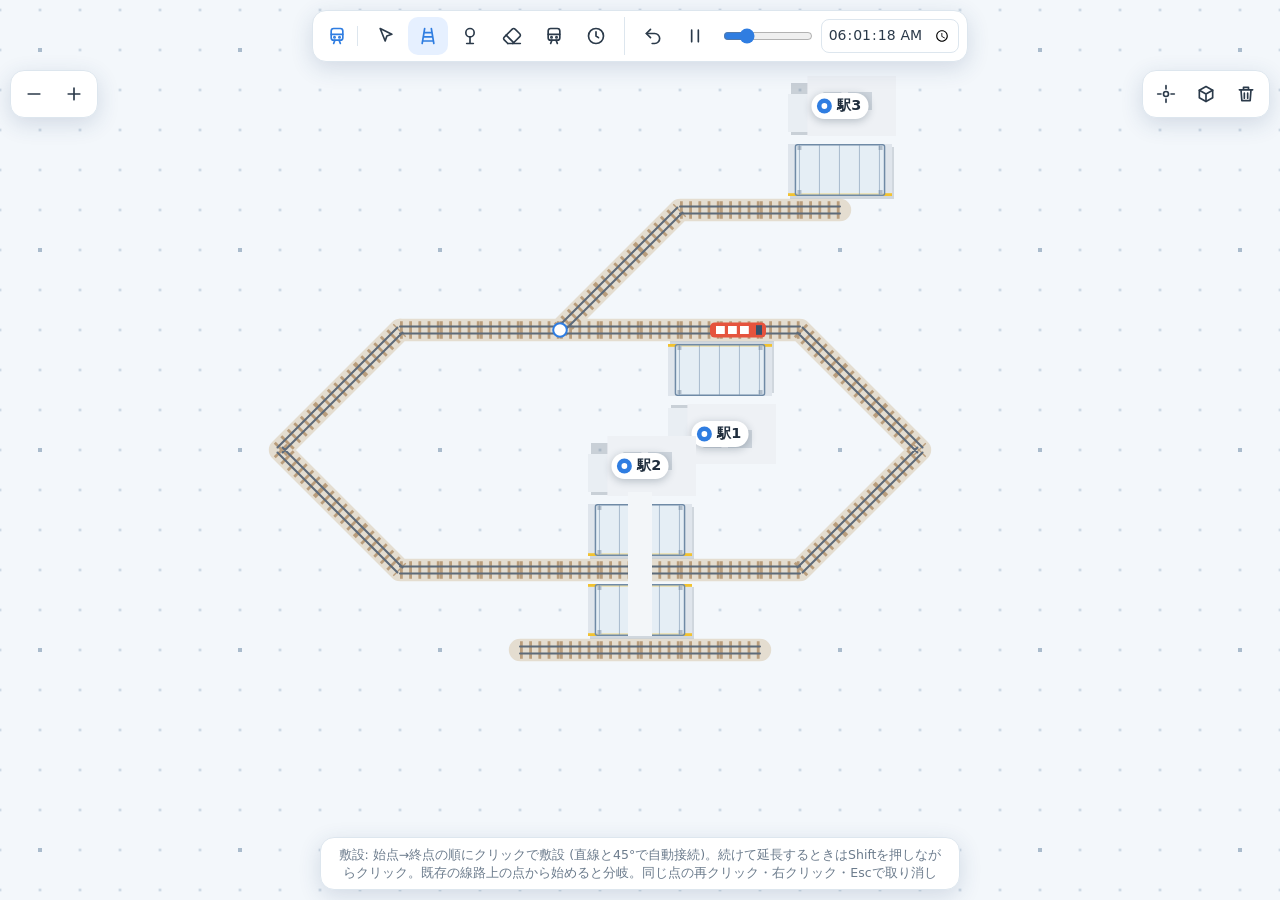
==== commit 7bae610f: "Add files via upload" ====
--- a/index.html
+++ b/index.html
@@ -1,371 +1,988 @@
 <!DOCTYPE html>
 <html lang="ja">
-  <head>
-    <meta charset="utf-8">
-    <meta name="viewport" content="width=device-width, initial-scale=1">
-    <title>プロセカ リザルト管理</title>
-    <link href="https://fonts.googleapis.com/css2?family=M+PLUS+Rounded+1c:wght@400;700&display=swap" rel="stylesheet">
-    <link rel="stylesheet" href="https://fonts.googleapis.com/css2?family=Material+Symbols+Outlined:opsz,wght,FILL,GRAD@24,400,0,0" />
-    <script src='https://cdn.jsdelivr.net/npm/tesseract.js@5/dist/tesseract.min.js'></script>
-
-    <link rel="stylesheet" href="css/base.css">
-    <link rel="stylesheet" href="css/modals.css">
-    <link rel="stylesheet" href="css/settings.css">
-    <link rel="stylesheet" href="css/debug-log.css">
-  </head>
-  <body>
-
-    <div id="imageModal" class="modal" onclick="if(event.target === this) closeImageModal()">
-      <span class="close-btn" onclick="closeImageModal()">&times;</span>
-      <img class="modal-content-img" id="modalImg">
+<head>
+<meta charset="utf-8">
+<meta name="viewport" content="width=device-width,initial-scale=1,viewport-fit=cover">
+<title>鉄道シミュレーター</title>
+<style>
+:root{--bg:#f3f7fb;--panel:#fff;--ink:#2b3a4a;--sub:#6b7b8c;--line:#dde6ee;--acc:#2f7de1;--accbg:#e6f0ff;--rt:#f08c1a;--bad:#d9382f}
+*{box-sizing:border-box}
+html,body{margin:0;height:100%;overflow:hidden;background:var(--bg);color:var(--ink);font:14px/1.4 "Hiragino Sans","Yu Gothic UI",Meiryo,system-ui,sans-serif}
+body{-webkit-user-select:none;user-select:none;-webkit-touch-callout:none;-webkit-tap-highlight-color:transparent}
+input,select{-webkit-user-select:text;user-select:text}
+canvas{position:fixed;inset:0;width:100%;height:100%;display:block;touch-action:none}
+[hidden]{display:none!important}
+svg{width:20px;height:20px;flex:none}
+button{display:inline-flex;align-items:center;gap:6px;height:38px;padding:0 10px;border:0;border-radius:10px;background:transparent;color:var(--ink);font:inherit;white-space:nowrap;cursor:pointer}
+@media(hover:hover){button:hover{background:#eef3f8}}
+button:focus-visible{outline:2px solid var(--acc)}
+button.on{background:var(--accbg);color:var(--acc);font-weight:600}
+button.pri{background:var(--acc);color:#fff;font-weight:600}
+button.pri:hover{background:#2468c4}
+button.danger:hover{background:#fdecec;color:var(--bad)}
+label{display:flex;align-items:center;gap:6px;color:var(--sub);padding:0 4px}
+select,input[type=number],input[type=time]{height:34px;border:1px solid var(--line);border-radius:8px;background:#fff;color:var(--ink);font:inherit}
+input[type=range]{width:90px;accent-color:var(--acc)}
+.panel{pointer-events:auto;touch-action:manipulation;background:var(--panel);border:1px solid var(--line);border-radius:14px;box-shadow:0 6px 22px rgba(40,70,110,.16)}
+/* 画面を 上=ツール / 中央=地図 / 右=ダイヤ / 下=操作とヒント に区切り、各パネルは自分の区画に置く(重ならない) */
+#ui{position:fixed;inset:0;z-index:1;display:grid;pointer-events:none;row-gap:8px;grid-template-columns:minmax(0,1fr) auto;grid-template-rows:auto minmax(0,1fr) auto auto;grid-template-areas:"bar bar" "map side" "dock side" "foot side";padding:calc(10px + env(safe-area-inset-top,0px)) calc(10px + env(safe-area-inset-right,0px)) calc(10px + env(safe-area-inset-bottom,0px)) calc(10px + env(safe-area-inset-left,0px))}
+#map{grid-area:map}
+#bar{grid-area:bar;justify-self:center;max-width:100%;display:flex;flex-wrap:wrap;align-items:center;justify-content:center;gap:4px 8px;padding:6px 8px}
+.brand{display:flex;align-items:center;gap:6px;padding:0 10px 0 6px;border-right:1px solid var(--line);color:var(--acc);font-weight:700;white-space:nowrap}
+.grp{display:flex;align-items:center;gap:2px}
+.grp+.grp{padding-left:8px;border-left:1px solid var(--line)}
+#dock{grid-area:dock;justify-self:center;display:flex;flex-direction:column;align-items:center;gap:8px;max-width:100%;pointer-events:none}
+#selp,#act{display:flex;align-items:center;gap:6px;padding:6px 6px 6px 14px;max-width:100%}
+#sinfo{flex:1;min-width:0;font-weight:600;white-space:nowrap;overflow:hidden;text-overflow:ellipsis}
+#act b{padding-right:6px;color:var(--acc);white-space:nowrap}
+#foot{grid-area:foot;display:flex;justify-content:space-between;align-items:flex-end;gap:8px;pointer-events:none}
+#hint{flex:0 1 640px;min-width:0;padding:8px 12px;color:var(--sub);font-size:12.5px}
+#pos{flex:none;padding:6px 10px;color:var(--sub);font-size:12.5px;font-variant-numeric:tabular-nums}
+#dia{grid-area:side;align-self:start;width:340px;max-height:100%;margin-left:8px;display:flex;flex-direction:column;gap:10px;padding:12px;border-top:3px solid var(--rt)}
+.dh,.dr{display:flex;align-items:center;justify-content:space-between;gap:6px}
+.dh b{display:flex;align-items:center;gap:6px;font-size:15px}
+.dh b svg{color:var(--rt)}
+.dh div{display:flex;gap:2px}
+.dn{display:flex;flex-wrap:wrap;gap:2px 12px;margin:0;color:var(--sub);font-size:12px}
+.dn span{display:inline-flex;align-items:center;gap:5px}
+.chip{width:14px;height:6px;border-radius:3px}
+#dw{width:64px;padding:0 6px}
+#dlist{position:relative;flex:1 1 auto;min-height:0;margin:0;padding:0;list-style:none;overflow-y:auto;display:flex;flex-direction:column;gap:6px;touch-action:pan-y}
+#dlist li{display:flex;align-items:center;gap:8px;padding:6px 8px;border:1px solid var(--line);border-radius:10px;cursor:pointer}
+#dlist li:hover{border-color:#b9c8d8}
+#dlist .no{flex:none;width:22px;height:22px;border-radius:50%;background:var(--rt);color:#fff;font:700 12px/22px system-ui,sans-serif;text-align:center}
+#dlist .nm{flex:1;min-width:0;overflow:hidden;text-overflow:ellipsis;white-space:nowrap}
+#dlist .nm small{color:var(--sub);font-size:12px}
+#dlist li.cur{border-color:var(--acc);background:var(--accbg)}
+#dlist li.cur .no{background:var(--acc)}
+#dlist li.empty{color:var(--sub);border-style:dashed;cursor:default}
+#dlist select{flex:none;max-width:50%}
+#dlist li{flex-wrap:wrap}
+.sub{flex:1 0 100%;display:flex;align-items:center;gap:6px;padding-left:30px;color:var(--sub);font-size:12px;font-variant-numeric:tabular-nums}
+.sub label{margin-left:auto;padding:0;font-size:12px}
+.sub input{height:30px;width:100px;padding:0 4px}
+.sub .cl{height:28px;padding:0 8px;color:var(--sub)}
+.tn{width:56px;padding:0 6px}
+#clk{width:auto;min-width:112px;padding:0 6px;font-variant-numeric:tabular-nums}
+#dinfo.bad{color:var(--bad)}
+#gl{pointer-events:none}
+html{-webkit-text-size-adjust:100%;text-size-adjust:100%}
+#gcv{position:static;inset:auto;width:100%;height:clamp(170px,30vh,260px);touch-action:auto;background:#fbfdff;border:1px solid var(--line);border-radius:8px}
+#gv{display:flex;flex:1 1 auto;flex-direction:column;gap:8px;min-height:0;overflow-y:auto}
+#glg{display:flex;flex-wrap:wrap;gap:2px 4px}
+#glg button{height:28px;padding:0 8px;font-size:12px}
+.tabs{display:flex;gap:2px}
+#dia.wide{width:min(660px,62vw)}
+body{overscroll-behavior:none}
+#dlist select{max-width:60%}
+.stp{display:flex;align-items:center;gap:2px;color:var(--sub);font-size:13px;white-space:nowrap}
+.stp b{min-width:22px;text-align:center;color:var(--ink);font-variant-numeric:tabular-nums}
+.stp button{width:34px;height:34px;padding:0;justify-content:center;background:#eef3f8;font-size:18px;line-height:1}
+.stp button:hover{background:var(--accbg)}
+#psd{display:flex;align-items:center;flex-wrap:wrap;gap:6px 10px;white-space:normal}
+#psd .seg{display:inline-flex;gap:2px;padding:2px;border-radius:10px;background:#eef3f8}
+#psd .seg button{width:auto;height:30px;padding:0 11px;border-radius:8px;background:transparent;font-size:13px;color:var(--ink)}
+#psd .seg button.on{background:#fff;color:var(--acc);font-weight:600;box-shadow:0 1px 3px rgba(40,70,110,.22)}
+#psd .seg button.no{opacity:.55}
+#psd #pfl{width:auto;padding:0 12px;font-size:13px}
+/* ---- レイアウト固定: 画面幅ごとに「どの行に何を置くか」を決め、折り返しで崩さない ----
+   上バー  : 広い画面=1行 (幅に応じて 文字つき→アイコンのみ) / 狭い・タッチ=3行 (ツール / 再生 / 表示)
+   選択パネル: 広い(900px〜)=行1[名前・番線数・ボタン] 行2[駅の設定] / 狭い=行1[名前・番線数] 行2[駅の設定(縦3段)] 行3[ボタン] */
+#bar{flex-wrap:nowrap}
+.spd{min-width:0}#spd{flex:0 1 90px;min-width:44px}#clk{flex:none}
+#dock{justify-self:stretch;container:dock/inline-size}
+#act{flex-wrap:wrap;row-gap:6px;justify-content:center}
+#selp{display:grid;grid-template-columns:minmax(0,1fr) auto;grid-template-areas:"i p" "d d" "a a";align-items:center;column-gap:6px}
+#sinfo{grid-area:i;min-width:6em}#pst{grid-area:p}
+.acts{grid-area:a;display:flex;align-items:center;gap:6px;margin-top:6px}
+.acts button{flex:1;justify-content:center}
+#psd{grid-area:d;margin-top:6px;flex-direction:column;flex-wrap:nowrap;align-items:stretch;gap:6px}
+#psd .r{display:flex;align-items:center;gap:8px}
+#psd .k{flex:none;color:var(--sub)}
+#psd .r .seg{flex:1 1 auto}#psd .seg button{flex:1 1 0;justify-content:center;padding:0 4px}
+@container dock (min-width:900px){
+#selp{grid-template-columns:minmax(0,1fr) auto auto;grid-template-areas:"i p a" "d d d"}
+.acts{margin-top:0}
+#psd{flex-direction:row;justify-content:center;align-items:center;gap:14px}
+#psd .r .seg{flex:none}#psd .seg button{flex:none;padding:0 11px}
+}
+@media(max-width:1479px){.brand span{display:none}}
+@media(max-width:1319px){.lbl{display:none}}
+@media(pointer:coarse),(max-width:960px){
+#ui{grid-template-columns:minmax(0,1fr);grid-template-rows:auto minmax(0,1fr) auto auto auto;grid-template-areas:"foot" "map" "side" "dock" "bar"}
+#bar{width:100%}
+.brand,.zbtn,#pos{display:none}
+.grp+.grp{padding:0;border:0}
+.grp button{flex-direction:column;justify-content:center;gap:0;height:52px;min-width:52px;padding:0 6px;font-size:10.5px}
+.grp .lbl{display:block}
+.spd .lbl{display:none}
+input[type=range]{width:72px}
+#hint{flex:1;padding:6px 10px;font-size:12px;text-align:center}
+#dia{width:auto;margin:0;max-height:min(42vh,340px)}
+#dia button{height:44px;min-width:44px}
+input,select{font-size:16px}
+#dia.wide{width:auto;max-height:min(62vh,480px)}
+#selp,#act{width:100%;padding:8px}
+#act b{flex:1 0 100%}
+#act button{flex:1;justify-content:center}
+.acts button{height:48px;flex-direction:column;gap:2px;font-size:11px;padding:0 4px;min-width:0}
+#pst button{width:44px;height:44px;flex:none}
+#psd .seg button,#psd #pfl{height:40px;min-width:0}
+#psd .k{min-width:4.2em}
+#bar{flex-direction:column;align-items:stretch;gap:6px;width:min(100%,640px);padding:6px}
+#bar .grp{display:grid;gap:4px;padding:0;border:0}
+#bar .grp button{min-width:0}
+#bar .grp:nth-child(2){grid-template-columns:repeat(6,minmax(0,1fr))}
+#bar .grp:nth-child(3){grid-template-columns:52px 52px minmax(0,1fr) auto}
+#bar .grp:nth-child(4){grid-auto-flow:column;grid-auto-columns:minmax(0,1fr)}
+.spd{display:flex;align-items:center;padding:0 8px}.spd input{width:100%}
+}
+/* ---- 追加: 左右上パネル / 一覧の見切れ / 選択・設定済み / 操作中の非表示 ---- */
+#map{position:relative}
+#tl,#tr{position:absolute;top:0;display:flex;gap:2px;padding:4px;pointer-events:auto}
+#tl{left:0}#tr{right:0}
+#tl button,#tr button{width:38px;height:38px;padding:0;justify-content:center}
+body.busy #bar #tg,body.busy #tr{display:none!important}
+#pos:empty{display:none}
+#foot{display:grid;grid-template-columns:minmax(0,1fr) minmax(0,640px) minmax(0,1fr);align-items:end}
+#hint{grid-column:2;text-align:center}#pos{grid-column:3;justify-self:end}
+#selp,#act{min-width:min(100%,460px)}
+#dia{overflow-y:auto}
+#dlist{flex:1 1 auto;min-height:min(220px,34vh)}
+#dlist li{display:grid;grid-template-columns:24px minmax(0,1fr);align-items:start;gap:4px 8px;padding:8px 10px;border-left-width:4px}
+#dlist .no{grid-row:1;margin-top:1px}
+#dlist .nm{grid-column:2;grid-row:1;white-space:normal;overflow:visible;overflow-wrap:anywhere;font-weight:600}
+#dlist select{grid-column:2;grid-row:2;width:100%;max-width:100%;min-width:0;text-overflow:ellipsis}
+#dlist .sub{grid-column:2;grid-row:3;padding-left:0;flex-wrap:wrap}
+#dlist .eta{flex:1 1 auto;min-width:0}
+#dlist li.sel{border-color:var(--rt);background:#fff6e8;box-shadow:0 0 0 2px rgba(240,140,26,.3)}
+#dlist li.set{border-left-color:var(--rt)}
+.tg{display:none;margin-left:6px;padding:0 7px;border-radius:9px;background:#ffe9cc;color:#a85d05;font:600 11px/18px system-ui,sans-serif;vertical-align:1px}
+#dlist li.set .tg{display:inline-block}
+@media(pointer:coarse),(max-width:960px){#dia{max-height:min(60vh,500px)}#dia.wide{max-height:min(64vh,500px)}#tl,#tr{padding:3px}#tr button{width:44px;height:44px}}
+/* ---- 追加: 項目の種類別の配色 / 発車時刻の既定値 / 複製 ---- */
+#dlist li.kg{border-left-color:#2f7de1}#dlist li.kt{border-left-color:#8e44ad}#dlist li.kp{border-left-color:#7b8794}#dlist li.kb{border-left-color:#d6336c}
+#dlist li.kg .no{background:#2f7de1}#dlist li.kt .no{background:#8e44ad}#dlist li.kp .no{background:#7b8794}#dlist li.kb .no{background:#d6336c}
+#dlist li.cur{border-color:#1fa971;background:#e9f8f1}#dlist li.cur .no{box-shadow:0 0 0 3px rgba(31,169,113,.45)}
+#dlist li.sel{border-color:#1f2d3d;background:#f1f5f9;box-shadow:0 0 0 2px rgba(31,45,61,.22)}
+.sub input.df{color:var(--sub);font-style:italic}
+.dr{flex-wrap:wrap}
+#dia :disabled{opacity:.55;cursor:not-allowed}
+</style>
+</head>
+<body>
+<canvas id="gl"></canvas><canvas id="c"></canvas>
+<div id="ui">
+  <div id="bar" class="panel">
+    <div class="brand" data-i="trn"><span>鉄道シミュレーター</span></div>
+    <div class="grp" id="tg">
+      <button data-tool="sel" data-i="sel" title="操作 (V)"><span class="lbl">操作</span></button>
+      <button data-tool="lay" data-i="lay" title="線路を敷く (L)"><span class="lbl">敷設</span></button>
+      <button data-tool="sta" data-i="sta" title="駅を置く (S)"><span class="lbl">駅</span></button>
+      <button data-tool="erase" data-i="era" title="削除 (E)"><span class="lbl">削除</span></button>
+      <button data-tool="train" data-i="trn" title="列車を置く (T)"><span class="lbl">列車</span></button>
+      <button id="dopen" data-i="clock" title="ダイヤ設定 (D)"><span class="lbl">ダイヤ</span></button>
     </div>
-
-    <div id="batchModal" class="modal" style="background-color: rgba(0,0,0,0.5);">
-      <div class="modal-form-content">
-        <div class="modal-header">
-          <span id="batch-modal-title"><span class="material-symbols-outlined">cloud_upload</span> 画像アップロード・編集</span>
-          <span style="cursor:pointer;" onclick="closeBatchModal()">&times;</span>
-        </div>
-
-        <div id="upload-initial" style="display: flex; flex: 1;">
-            <div id="drop-zone" class="drop-zone" onclick="document.getElementById('up-file').click()">
-            <span class="material-symbols-outlined" style="font-size: 64px; margin-bottom: 10px;">upload_file</span>
-            <div style="font-size: 1.2rem; font-weight: bold;">クリックして画像を選択</div>
-            <div style="font-size: 0.9rem; margin-top: 5px;">または画像をここにドラッグ＆ドロップ</div>
-            <input type="file" id="up-file" accept="image/*" multiple style="display: none;">
-            </div>
-        </div>
-
-        <div id="batch-workspace" class="split-container" style="display: none;">
-            <div class="sidebar">
-                <div class="sidebar-toolbar">
-                    <button class="btn-analyze-all" onclick="analyzeAllInBatch()">
-                        <span class="material-symbols-outlined">analytics</span> 一括解析 (すべて)
-                    </button>
-                </div>
-                <div id="batch-sidebar-list" style="overflow-y:auto; flex:1;"></div>
-            </div>
-
-            <div class="main-area">
-                <div id="batch-editor-container" class="editor-layout" style="display: none;">
-                    <div class="preview-pane">
-                        <img id="batch-preview-img" src="" crossorigin="anonymous">
-                    </div>
-                    <div class="form-pane">
-                        <div style="display:flex; gap:8px; align-items:center; flex-wrap:wrap;">
-                            <button type="button" class="btn-reanalyze" onclick="reanalyzeCurrentItem()">
-                                <span class="material-symbols-outlined" style="font-size:1rem;">analytics</span> この画像を再解析
-                            </button>
-                            <button type="button" id="btn-view-log" class="btn-view-log" onclick="openDebugLogModal(activeItemId)" disabled>
-                                <span class="material-symbols-outlined" style="font-size:1rem;">manage_search</span> 実測ログを見る
-                            </button>
-                        </div>
-
-                        <div id="form-warnings-banner" class="form-warnings-banner" style="display:none;"></div>
-
-                        <div class="form-group">
-                            <label>曲名</label>
-                            <input type="text" id="up-title" style="width: 100%; box-sizing: border-box;" oninput="updateCurrentItem('title', this.value)">
-                        </div>
-                        <div style="display:flex; gap:10px;">
-                            <div class="form-group" style="flex:1;">
-                                <label>レベル</label>
-                                <input type="number" id="up-level" style="width: 100%; box-sizing: border-box;" oninput="updateCurrentItem('level', this.value)">
-                            </div>
-                            <div class="form-group" style="flex:1;">
-                                <label>難易度</label>
-                                <select id="up-diff" style="width: 100%; box-sizing: border-box;" onchange="updateCurrentItem('diff', this.value)"></select>
-                            </div>
-                        </div>
-
-                        <div class="form-group">
-                            <label>判定内訳</label>
-                            <div class="breakdown-group">
-                                <div class="breakdown-item">
-                                    <label style="color:#e0a700;">PERFECT</label>
-                                    <input type="number" id="up-perfect" min="0" value="0" oninput="updateCurrentItem('perfect', this.value)">
-                                </div>
-                                <div class="breakdown-item">
-                                    <label style="color:#ff8a65;">GREAT</label>
-                                    <input type="number" id="up-great" min="0" value="0" oninput="updateCurrentItem('great', this.value)">
-                                </div>
-                                <div class="breakdown-item">
-                                    <label style="color:#8ac5f7;">GOOD</label>
-                                    <input type="number" id="up-good" min="0" value="0" oninput="updateCurrentItem('good', this.value)">
-                                </div>
-                                <div class="breakdown-item">
-                                    <label style="color:#57c98a;">BAD</label>
-                                    <input type="number" id="up-bad" min="0" value="0" oninput="updateCurrentItem('bad', this.value)">
-                                </div>
-                                <div class="breakdown-item">
-                                    <label style="color:#999;">MISS</label>
-                                    <input type="number" id="up-miss-detail" min="0" value="0" oninput="updateCurrentItem('missDetail', this.value)">
-                                </div>
-                            </div>
-                            <div class="total-score">
-                                総ミス数 (GOOD+BAD+MISS): <span id="up-total-miss" style="font-size:1.2rem; color:var(--accent-color);">0</span>
-                            </div>
-                        </div>
-
-                        <div class="side-by-side-row">
-                            <div class="form-group">
-                                <label><span class="material-symbols-outlined" style="font-size:1rem;">bolt</span> コンボ数</label>
-                                <input type="number" id="up-combo" min="0" value="0" style="width:100%; box-sizing:border-box;" oninput="updateCurrentItem('combo', this.value)">
-                            </div>
-                            <div class="form-group">
-                                <label><span class="material-symbols-outlined" style="font-size:1rem;">smartphone</span> 端末情報 (記録用)</label>
-                                <select id="up-device" style="width:100%; box-sizing:border-box;" onchange="onDeviceProfileChange(this.value)"></select>
-                                <small style="color:#888;">自動検出する読み取り領域には影響しません</small>
-                            </div>
-                        </div>
-                    </div>
-                </div>
-                <div id="batch-empty-msg" style="margin:auto; color:#999; text-align:center;">
-                    左のリストから画像を選択してください
-                </div>
-            </div>
-        </div>
-
-        <div class="modal-header" style="font-size: 0.9rem; padding: 10px 20px; background: #f8f9fa; border-top: 1px solid #eee; border-bottom: none; display:block;" id="batch-msg-area">
-             <span id="batch-status-msg">待機中...</span>
-        </div>
-
-        <div class="form-actions">
-          <button class="btn-cancel" onclick="closeBatchModal()">閉じる</button>
-          <button class="btn-submit" id="btn-exec-batch" onclick="handleBatchExecution()" disabled>実行</button>
-        </div>
-      </div>
+    <div class="grp">
+      <button id="undo" data-i="undo" title="元に戻す (Ctrl+Z)"><span class="lbl">戻す</span></button>
+      <button id="play" title="再生 / 停止 (Space)"></button>
+      <label class="spd"><span class="lbl">速度</span><input id="spd" type="range" min="1" max="10" step=".5" value="3" title="時間の進む速さ (1マスの走行=20秒)"></label><input id="clk" type="time" step="1" title="現在時刻 (変更できます)" aria-label="現在時刻">
     </div>
-
-    <!--
-      読み取り設定モーダル
-      以前は settings.html という別ページでしたが、別画面への遷移(別タブ/別ページ読み込み)を
-      挟むとGoogleログインのトークンがメモリ上から失われ「ログアウトされる」問題があったため、
-      index.html 内のモーダルとして統合しました。ページ遷移が発生しないため、
-      範囲設定をどれだけ調整してもログイン状態は維持されます。
-    -->
-    <div id="settingsModal" class="modal" style="background-color: rgba(0,0,0,0.5);">
-      <div class="modal-form-content">
-        <div class="modal-header">
-          <span><span class="material-symbols-outlined">tune</span> 読み取り範囲設定</span>
-          <span style="cursor:pointer;" onclick="closeSettingsModal()">&times;</span>
-        </div>
-
-        <div class="settings-modal-body">
-          <div class="settings-intro">
-            このアプリの自動OCRは、画像内の色変化から白枠・ジャケット・判定カードを検出して領域を決めます。この従来の手動読み取り範囲プロファイルは互換性と保存済み設定の管理のために残してありますが、新方式のOCR座標には使用されません。
-            <ul>
-              <li>既存プロファイルの確認・エクスポート・インポートは引き続き利用できます。</li>
-              <li>この画面で変更した旧方式の矩形は、新方式の自動検出結果には反映されません。</li>
-              <li>検出結果はアップロード後の「実測ログ」でスキャン線・境界線・領域A～Iを確認できます。</li>
-              <li>このモーダルを閉じてもログイン状態は維持されます。</li>
-            </ul>
-          </div>
-
-          <div class="settings-layout">
-            <aside class="profile-sidebar">
-              <h3><span class="material-symbols-outlined">smartphone</span> 機種プロファイル</h3>
-              <div id="profile-list" class="profile-list"></div>
-              <button id="btn-new-profile" class="btn btn-primary full-width">
-                <span class="material-symbols-outlined" style="font-size:1rem;">add</span> 新規プロファイル
-              </button>
-              <hr>
-              <button id="btn-export-profiles" class="btn btn-text full-width">
-                <span class="material-symbols-outlined" style="font-size:1rem;">download</span> エクスポート (JSON)
-              </button>
-              <button id="btn-import-profiles" class="btn btn-text full-width">
-                <span class="material-symbols-outlined" style="font-size:1rem;">upload</span> インポート (JSON)
-              </button>
-              <input type="file" id="import-file-input" accept="application/json" style="display:none;">
-            </aside>
-
-            <main class="editor-main">
-              <div class="editor-toolbar">
-                <input type="text" id="profile-name-input" placeholder="機種名 (例: iPhone13, GalaxyS23 など)">
-                <label class="btn btn-secondary file-label">
-                  <span class="material-symbols-outlined" style="font-size:1rem;">image</span> サンプル画像を選択
-                  <input type="file" id="sample-image-input" accept="image/*" style="display:none;">
-                </label>
-                <button id="btn-save-profile" class="btn btn-primary">
-                  <span class="material-symbols-outlined" style="font-size:1rem;">save</span> この設定を保存
-                </button>
-                <button id="btn-delete-profile" class="btn btn-danger">
-                  <span class="material-symbols-outlined" style="font-size:1rem;">delete</span> 削除
-                </button>
-              </div>
-
-              <div class="region-tabs" id="region-tabs"></div>
-
-              <div class="editor-body">
-                <div id="image-editor-container" class="image-editor-container">
-                  <div id="no-image-placeholder" class="no-image-placeholder">サンプル画像を選択してください</div>
-                  <img id="sample-img" style="display:none;" alt="サンプル画像">
-                </div>
-
-                <div class="coordinate-panel">
-                  <h3 id="coord-panel-title">範囲の座標</h3>
-                  <p class="coord-panel-hint" id="coord-panel-hint"></p>
-                  <label>X (左端, px)
-                    <input type="number" id="coord-x" min="0">
-                  </label>
-                  <label>Y (上端, px)
-                    <input type="number" id="coord-y" min="0">
-                  </label>
-                  <label>幅 (px)
-                    <input type="number" id="coord-w" min="1">
-                  </label>
-                  <label>高さ (px)
-                    <input type="number" id="coord-h" min="1">
-                  </label>
-                  <p class="coord-hint">画像上の枠を直接ドラッグして移動、四隅・辺のハンドルをドラッグしてサイズ変更することもできます。</p>
-                </div>
-              </div>
-            </main>
-          </div>
-        </div>
-      </div>
     </div>
-
-    <!-- 実測ログモーダル: 座標範囲・二値化後の画像・OCR結果・信頼度・矛盾チェック結果を確認できる -->
-    <div id="debugLogModal" class="modal" style="background-color: rgba(0,0,0,0.5);">
-      <div class="modal-form-content">
-        <div class="modal-header">
-          <span><span class="material-symbols-outlined">manage_search</span> 実測ログ <small id="debug-log-subtitle" style="font-weight:normal; margin-left:8px; color:#777; font-size:0.85rem;"></small></span>
-          <span style="cursor:pointer;" onclick="closeDebugLogModal()">&times;</span>
-        </div>
-        <div id="debug-log-content" class="debug-log-body"></div>
-        <div class="form-actions">
-          <button class="btn-cancel" onclick="closeDebugLogModal()">閉じる</button>
-        </div>
-      </div>
+  <div id="map">
+    <div id="tl" class="panel zbtn"><button id="zo" data-i="minus" title="縮小" aria-label="縮小"></button><button id="zi" data-i="plus" title="拡大" aria-label="拡大"></button></div>
+    <div id="tr" class="panel"><button id="home" data-i="home" title="原点に戻る" aria-label="原点に戻る"></button><button id="v3" data-i="cube" title="擬似3D表示 (3)" aria-label="3D表示"></button><button id="clr" class="danger" data-i="trash" title="すべて削除" aria-label="すべて削除"></button></div>
+  </div>
+  <div id="dia" class="panel" hidden role="dialog" aria-label="列車ダイヤ">
+    <div class="dh"><b data-i="clock">列車ダイヤ</b><div><button id="dfit" data-i="fit" title="経路全体を地図に表示"><span>経路全体</span></button><button id="dx" data-i="x" title="閉じる (Esc)"></button></div></div>
+    <div class="dr"><label>列車<select id="dtrain" aria-label="ダイヤを設定する列車"></select></label><div class="tabs"><button id="tset" class="on">設定</button><button id="tgr">ダイヤグラム</button></div></div><div class="dr st"><label>停車時間<input id="dw" type="number" min="0" max="600" step="5">秒</label><button id="dflip" data-i="swap">向き反転</button></div><div class="dr st"><label>繰り返し間隔<input id="dh" class="tn" type="number" min="0" max="23" step="1" aria-label="時間">時間<input id="dm" class="tn" type="number" min="0" max="59" step="1" aria-label="分">分</label></div><div class="dr st"><label>複製<input id="dcm" class="tn" type="number" min="1" max="1439" step="1" value="10" aria-label="何分後">分後に走らせる</label><button id="dclone" data-i="plus">複製</button></div><p id="dpar" class="dn st" hidden></p><p id="dinfo" class="dn st"></p>
+    <p class="dn st"><span><i class="chip" style="background:#f08c1a;height:8px"></i>通る経路</span><span><i class="chip" style="background:#2f7de1;"></i>停車</span><span><i class="chip" style="background:#8e44ad;"></i>折返</span><span><i class="chip" style="background:#7b8794;"></i>通過</span><span><i class="chip" style="background:#d6336c;"></i>分岐</span><span><i class="chip" style="background:#e9f8f1;border:2px solid #1fa971;height:10px"></i>次に着く項目</span><span><i class="chip" style="background:#fff;border:2px solid #1f2d3d;height:10px"></i>選択中</span><span>行をタップ/操作で地図の中心に表示</span></p>
+    <ol id="dlist" class="st"></ol>
+    <div id="gv" hidden><div class="dr"><label>表示範囲 (現在から)<select id="gspan"><option value="1800">30分</option><option value="3600" selected>1時間</option><option value="7200">2時間</option><option value="14400">4時間</option></select></label></div><canvas id="gcv"></canvas><div id="glg"></div><p class="dn">横軸=時刻 / 縦軸=駅 / 太いオレンジ=選択中の列車 / 凡例をタップで列車を切替</p></div>
+  </div>
+  <div id="dock">
+    <div id="selp" class="panel" hidden>
+      <span id="sinfo"></span><span id="pst" class="stp" hidden>ホーム<button id="pm" aria-label="ホームを減らす">−</button><b id="pcn">1</b><button id="pp" aria-label="ホームを増やす">＋</button></span><div id="psd" class="stp" hidden></div>
+      <div class="acts"><button id="sdia" class="pri" data-i="clock"><span>ダイヤ</span></button>
+      <button id="sact" data-i="swap"><span id="sactl"></span></button>
+      <button id="sdel" class="danger" data-i="trash">削除</button>
+      <button id="sx" data-i="x">解除</button></div>
     </div>
-
-    <div class="container">
-      <div class="auth-section">
-        <span id="auth-status">未ログイン</span>
-
-        <button type="button" id="settings_link" class="btn-settings-link" onclick="openSettingsModal()">
-            <span class="material-symbols-outlined">tune</span> 読み取り設定
-        </button>
-
-        <button id="btn-select-mode" class="btn-mode" onclick="toggleSelectMode()">
-            <span class="material-symbols-outlined">check_box</span> 選択モード
-        </button>
-
-        <button id="upload_button" class="btn-auth btn-upload" onclick="openBatchModal('upload')" style="display: none;">
-          <span class="material-symbols-outlined">add_photo_alternate</span> アップロード
-        </button>
-
-        <button id="authorize_button" class="btn-auth" onclick="handleAuthClick()">
-          <span class="material-symbols-outlined">login</span> Googleでログイン
-        </button>
-        <button id="signout_button" class="btn-auth btn-signout" onclick="handleSignoutClick()" style="display: none;">
-          <span class="material-symbols-outlined">logout</span> ログアウト
-        </button>
-      </div>
-
-      <div id="notification-area" class="notification-area"></div>
-
-      <h2><span class="material-symbols-outlined">library_music</span> リザルト管理 (My Drive)</h2>
-
-      <div class="controls">
-        <div class="control-group">
-          <label><span class="material-symbols-outlined">sort</span> 並べ替え</label>
-          <div class="sort-controls-row">
-            <select id="sort-mode">
-              <option value="name">名前順</option>
-              <option value="level">楽曲レベル順</option>
-              <option value="miss">ミス数順</option>
-              <option value="date">追加日順</option>
-            </select>
-            <button type="button" id="sort-direction-btn" class="btn-sort-direction"></button>
-          </div>
-        </div>
-
-        <div class="control-group">
-          <label><span class="material-symbols-outlined">filter_alt</span> FC状況</label>
-          <select id="filter-fc" onchange="updateView()">
-            <option value="all">すべて</option>
-            <option value="fc">FC済み (FC-0)</option>
-            <option value="unfc">未FC (失点あり)</option>
-          </select>
-        </div>
-
-        <div class="control-group">
-          <label><span class="material-symbols-outlined">remove_circle</span> 失点数 (範囲)</label>
-          <div class="range-inputs">
-            <input type="number" id="filter-miss-min" placeholder="0" min="0">
-            <span>~</span>
-            <input type="number" id="filter-miss-max" placeholder="Max" min="0">
-          </div>
-        </div>
-
-        <div class="control-group">
-          <label><span class="material-symbols-outlined">speed</span> 難易度</label>
-          <select id="filter-diff" onchange="updateView()"></select>
-        </div>
-
-        <div class="control-group">
-          <label><span class="material-symbols-outlined">manage_search</span> 曲名検索</label>
-          <input type="text" id="filter-title" placeholder="曲名を入力...">
-        </div>
-
-        <div class="control-group">
-          <label><span class="material-symbols-outlined">search</span> レベル検索</label>
-          <input type="number" id="filter-level" placeholder="">
-        </div>
-
-        <div class="control-group">
-          <label><span class="material-symbols-outlined">military_tech</span> 自己ベストのみ</label>
-          <label class="switch">
-            <input type="checkbox" id="filter-best-only">
-            <span class="switch-slider"></span>
-          </label>
-        </div>
-      </div>
-
-      <div class="status-bar">
-        <span id="result-count">ログインしてください</span>
-      </div>
-
-      <div id="load-progress-wrap" class="load-progress-wrap"><div id="load-progress-bar" class="load-progress-bar"></div></div>
-
-      <div id="loader">
-        <div class="spinner"></div>
-        <div id="loader-text">データを読み込み中...</div>
-      </div>
-
-      <div id="grid" class="grid"></div>
+    <div id="act" class="panel" hidden>
+      <b>敷設中</b>
+      <button id="ok" class="pri" data-i="check" hidden>確定</button>
+      <button id="done" data-i="flag">終了</button>
     </div>
-
-    <div id="batch-actions">
-        <button class="btn-batch deselect" onclick="clearSelection()"><span class="material-symbols-outlined">close</span> 選択解除</button>
-        <button class="btn-batch delete" onclick="batchDelete()"><span class="material-symbols-outlined">delete</span> 削除</button>
-        <button class="btn-batch edit" onclick="batchEdit()"><span class="material-symbols-outlined">edit_note</span> 編集・解析</button>
-        <div style="margin-left:auto; display:flex; align-items:center; color:#666;">
-            <span id="selected-count">0</span> 件選択中
-        </div>
-    </div>
-
-    <script async defer src="https://apis.google.com/js/api.js" onload="gapiLoaded()"></script>
-    <script async defer src="https://accounts.google.com/gsi/client" onload="gisLoaded()"></script>
-
-    <script src="js/config.js"></script>
-    <script src="js/utils.js"></script>
-    <script src="js/state.js"></script>
-    <script src="js/device-profiles.js"></script>
-    <script src="js/music-db.js"></script>
-    <script src="js/result-reconciler.js"></script>
-    <script src="js/drive-client.js"></script>
-    <script src="js/drive-records.js"></script>
-    <script src="js/personal-best.js"></script>
-    <script src="js/ocr-analyzer.js"></script>
-    <script src="js/debug-log.js"></script>
-    <script src="js/auth.js"></script>
-    <script src="js/selection-mode.js"></script>
-    <script src="js/grid-view.js"></script>
-    <script src="js/upload-editor.js"></script>
-    <script src="js/settings-page.js"></script>
-    <script src="js/main.js"></script>
-  </body>
+  </div>
+  <div id="foot"><div id="hint" class="panel"></div><div id="pos" class="panel"></div></div>
+</div>
+<script>
+const I={
+sel:'<path d="M5 3l14 7-6 2-2 6z"/>',
+lay:'<path d="M8 3L5 21M16 3l3 18M7.2 8h9.6M6.3 13h11.4M5.5 18h13"/>',
+era:'<path d="m7 21-4.3-4.3c-1-1-1-2.5 0-3.4l9.6-9.6c1-1 2.5-1 3.4 0l5.6 5.6c1 1 1 2.5 0 3.4L13 21"/><path d="M22 21H7M5 11l9 9"/>',
+trn:'<rect x="5" y="3" width="14" height="14" rx="3"/><path d="M5 10h14M8 21l1.5-4M16 21l-1.5-4"/><circle cx="9" cy="13.5" r=".8"/><circle cx="15" cy="13.5" r=".8"/>',
+play:'<path d="M7 4.5v15l12-7.5z"/>',
+pause:'<path d="M8 5v14M16 5v14"/>',
+home:'<circle cx="12" cy="12" r="3"/><path d="M12 2v4M12 18v4M2 12h4M18 12h4"/>',
+trash:'<path d="M4 7h16M10 11v6M14 11v6M6 7l1 13h10l1-13M9 7V4h6v3"/>',
+plus:'<path d="M12 5v14M5 12h14"/>',
+minus:'<path d="M5 12h14"/>',
+undo:'<path d="M9 14L4 9l5-5"/><path d="M4 9h10a6 6 0 010 12h-3"/>',
+check:'<path d="M5 12.5l4.5 4.5L19 7.5"/>',
+flag:'<path d="M5 21V4M5 4h11l-2 4 2 4H5"/>',
+x:'<path d="M6 6l12 12M18 6L6 18"/>',
+swap:'<path d="M7 4L3 8l4 4M3 8h14M17 20l4-4-4-4M21 16H7"/>',
+sta:'<circle cx="12" cy="8" r="5"/><path d="M12 13v8M8 21h8"/>',
+clock:'<circle cx="12" cy="12" r="9"/><path d="M12 7v5l3 2"/>',
+fit:'<path d="M4 9V4h5M20 9V4h-5M4 15v5h5M20 15v5h-5"/>',
+cube:'<path d="M12 3l8 4.5v9L12 21l-8-4.5v-9z"/><path d="M4 7.5l8 4.5 8-4.5M12 12v9"/>'};
+const ic=k=>`<svg viewBox="0 0 24 24" fill="none" stroke="currentColor" stroke-width="2" stroke-linecap="round" stroke-linejoin="round">${I[k]}</svg>`;
+document.querySelectorAll('[data-i]').forEach(b=>b.insertAdjacentHTML('afterbegin',ic(b.dataset.i)));
+
+const HINT={
+sel:'操作: ドラッグで移動 / ホイールで拡大縮小 / 列車・駅をクリックで選択 (駅は番線数とホームを設定、列車は「ダイヤ」で運行設定) / 長押しで線路を選択',
+lay:'敷設: 始点→終点の順にクリックで敷設 (直線と45°で自動接続)。続けて延長するときはShiftを押しながらクリック。既存の線路上の点から始めると分岐。同じ点の再クリック・右クリック・Escで取り消し',
+erase:'削除: 線路や列車をクリック、またはなぞって削除',
+train:'列車: 線路上をクリックして設置 (ダイヤは操作ツールで列車を選んで設定)',
+sta:'駅: 地面の点をクリックで新設 (線路は自動で敷設、既存の線路があれば利用) / 赤い表示=ぶつかる場所 / 駅をもう一度クリックで撤去'};
+const coarse=matchMedia('(pointer:coarse)').matches;
+const HINT_T={
+sel:'操作: ドラッグで移動 / 2本指で拡大縮小 / 列車・駅をタップで選択 (駅は番線数とホームを設定) / 長押しで線路を選択',
+lay:'敷設: 始点→終点の順にタップ。プレビュー後、同じ点を再タップか「確定」で敷設。線路上の点から始めると分岐',
+erase:'削除: 線路や列車をタップ、またはなぞって削除 / 2本指で移動と拡大縮小',
+train:'列車: 線路上をタップして設置 / ダイヤは操作ツールで列車を選んで設定',
+sta:'駅: 点をタップで新設 (線路は自動で敷設) / 赤い表示=ぶつかる場所 / 再タップで撤去 / 2本指で移動と拡大縮小'};
+const actEl=document.getElementById('act'),okEl=document.getElementById('ok');
+const cv=document.getElementById('c'),cx=cv.getContext('2d'),hintEl=document.getElementById('hint'),posEl=document.getElementById('pos'),playEl=document.getElementById('play');
+const DIRS=[[1,0],[1,1],[0,1],[-1,1],[-1,0],[-1,-1],[0,-1],[1,-1]];
+/* ---- 寸法 (すべて「1マス=1」の単位)。ここを変えると線路・ホーム・駅舎・列車の大きさが連動する ----
+   bed=道床の幅 / slp=枕木の長さ / tw=線路中心からホーム縁まで / pw=ホーム幅 / pl=ホームの半分の長さ / bd=駅舎の奥行き / tl=列車の長さ / trw=列車の幅
+   比率: 列車幅(.38) < 道床(.56) < ホーム幅(1.3) / 列車の長さ(1.4) はホーム全長(2.6)に収まる / 2番線以降の線路間隔(2マス)=tw*2+pw で島式ホームがちょうど収まる */
+const SZ={bed:.56,slp:.44,tw:.35,pw:1.3,pl:1.3,bd:1.3,tl:1.4,trw:.38};
+const edges=new Map(),trains=[],stations=new Map(),pl=new Map(),pn=new Map(),PMAX=5;let tid=0;
+let mT=0;const kk=(x,y)=>x+','+y,xy=k=>k.split(',').map(Number),msg=t=>{hintEl.textContent=t;mT=performance.now()};
+let psel=0,pk=null,W,H,dpr,cam={x:0,y:0,z:40},tool='lay',run=true,speed=3,chain=null,hover=null,hl=null,deg=new Map(),drag=null,dtr=null,fk=null,curN=-2,ver=0,R=null,anc=null;
+
+/* ---- 線路データ ---- */
+const norm=(a,b,c,d)=>(a>c||(a===c&&b>d))?[c,d,a,b]:[a,b,c,d];
+const addE=(a,b,c,d)=>{const e=norm(a,b,c,d);edges.set(e.join(),e)};
+const has=(a,b,c,d)=>edges.has(norm(a,b,c,d).join());
+const dirIdx=(dx,dy)=>DIRS.findIndex(d=>d[0]===Math.sign(dx)&&d[1]===Math.sign(dy));
+const outs=(x,y,di)=>[0,1,7].map(d=>(di+d)%8).filter(i=>has(x,y,x+DIRS[i][0],y+DIRS[i][1]));
+function delE(k){edges.delete(k);for(let i=trains.length-1;i>=0;i--){const t=trains[i];if(norm(t.ax,t.ay,t.bx,t.by).join()===k)trains.splice(i,1)}}
+function rebuild(){deg=new Map();for(const e of edges.values())for(const k of[e[0]+','+e[1],e[2]+','+e[3]])deg.set(k,(deg.get(k)||0)+1);
+  for(const k of stations.keys())if(!deg.has(k))stations.delete(k);
+  pn.clear();for(const[k,[n,di,bs]]of[...pl]){const pp=stations.has(k)&&bs&&platPlan(k,di,n,bs);if(!pp||!pp.E.every(e=>has(...e)))pl.delete(k);else pp.N.forEach((q,i)=>{if(q)pn.set(q,{s:k,i})})}
+  save()}
+let svT=0,svW=0;
+function save(){ver++;if(!svT)svT=setTimeout(flush,400)}
+function flush(){svT=0;try{localStorage.setItem('rail1',JSON.stringify([...edges.values()]));localStorage.setItem('rail2',JSON.stringify({s:[...stations],p:[...pl],t:trains.map(({id,ax,ay,bx,by,cf,dw,iv,pid,off})=>({i:id,ax,ay,bx,by,cf,dw,iv,pid,off}))}))}catch(_){if(!svW){svW=1;msg('ブラウザに保存できません (プライベートモードか容量不足)')}}}
+function load(){try{const s=localStorage.getItem('rail1');if(s===null)return false;JSON.parse(s).forEach(e=>{if(Array.isArray(e)&&e.length===4&&e.every(Number.isInteger))addE(...e)});
+  const x=JSON.parse(localStorage.getItem('rail2')||'{}');(x.s||[]).forEach(([k,n])=>stations.set(k,n));(x.p||[]).forEach(([k,v])=>pl.set(k,v));
+  const im=new Map();(x.t||[]).forEach(t=>{if(!has(t.ax,t.ay,t.bx,t.by))return;
+    if(!t.cf){t.cf={s:{},b:{}};if(t.d&&t.d.length){for(const k of stations.keys())t.cf.s[k]='p';t.d.forEach(s=>{if(s.a in ST&&t.cf.s[s.k]==='p')t.cf.s[s.k]=s.a})}}   /* 旧ダイヤの駅設定を移行 */
+    delete t.d;delete t.n;t.cf.d=t.cf.d||{};t.cf.s=t.cf.s||{};t.cf.b=t.cf.b||{};if(!(t.dw>=0))t.dw=30;const n={...t,t:0,id:++tid};im.set(t.i,n);delete n.i;trains.push(n)});for(const n of trains)if(n.pid!=null){const p=im.get(n.pid);if(p&&p!==n){n.pid=p.id;n.w=clock+(n.off||0);n.wk=''}else delete n.pid}relink();return true}catch(_){edges.clear();stations.clear();pl.clear();trains.length=0;return false}}
+
+/* 経由地間を 直線 + 45°斜め で結ぶ */
+function route(a,b,pd){
+  const dx=b.x-a.x,dy=b.y-a.y,ax=Math.abs(dx),ay=Math.abs(dy),sx=Math.sign(dx),sy=Math.sign(dy),m=Math.min(ax,ay),s=Math.max(ax,ay)-m;
+  const seg=[[ax>=ay?[sx,0]:[0,sy],s],[[sx,sy],m]];
+  if(pd>=0&&pd%2)seg.reverse();
+  const pts=[{x:a.x,y:a.y}];let x=a.x,y=a.y;
+  for(const[d,n]of seg)for(let i=0;i<n;i++){x+=d[0];y+=d[1];pts.push({x,y})}
+  return pts;
+}
+function lay(a,b,pd){
+  const p=route(a,b,pd),n=p.length;
+  for(let i=1;i<n;i++)addE(p[i-1].x,p[i-1].y,p[i].x,p[i].y);
+  return n>1?dirIdx(p[n-1].x-p[n-2].x,p[n-1].y-p[n-2].y):pd;
+}
+function layTo(p,keep){   /* 始点→終点で1本敷設して終わり。続けて延長するのは Shift を押しながら */
+  if(!chain){chain={p,pd:-1};return}
+  if(p.x===chain.p.x&&p.y===chain.p.y){chain=null;return}
+  snap();const pd=lay(chain.p,p,chain.pd);chain=keep?{p,pd}:null;rebuild();
+}
+
+/* ---- 当たり判定 ---- */
+function dseg(px,py,e){const dx=e[2]-e[0],dy=e[3]-e[1];let t=((px-e[0])*dx+(py-e[1])*dy)/(dx*dx+dy*dy);t=Math.max(0,Math.min(1,t));return[Math.hypot(px-e[0]-t*dx,py-e[1]-t*dy),t]}
+function nearEdge(w,r){let best=null;if(!(r>0)||!isFinite(w.x+w.y))return null;const N=Math.ceil(r)+1,ox=Math.round(w.x),oy=Math.round(w.y);
+  for(let x=ox-N;x<=ox+N;x++)for(let y=oy-N;y<=oy+N;y++)for(let i=0;i<4;i++){const q=DIRS[i],k=norm(x,y,x+q[0],y+q[1]).join(),e=edges.get(k);if(!e)continue;const[d,t]=dseg(w.x,w.y,e);if(d<r){r=d;best={k,e,t}}}
+  return best}
+const tpos=t=>{const f=t.t/Math.hypot(t.bx-t.ax,t.by-t.ay);return{x:t.ax+(t.bx-t.ax)*f,y:t.ay+(t.by-t.ay)*f}};
+let yaw=-.6,tilt=.66,k3=0,v3=false;   /* 擬似3D: 回転角 / 傾き(縦の圧縮率) / 切替の進行 0〜1 */
+const lin=()=>{const a=yaw*k3;return{s:Math.sin(a),c:Math.cos(a),y:1+(tilt-1)*k3}};
+const s2w=(x,y)=>{const{s,c,y:q}=lin(),u=x-W/2,v=(y-H/2)/q;return{x:(c*u+s*v)/cam.z+cam.x,y:(c*v-s*u)/cam.z+cam.y}};
+
+/* ---- 列車 ---- */
+function addTrain(w){const n=nearEdge(w,hit(.6,26));if(!n)return;const e=n.e;snap();trains.push({id:++tid,ax:e[0],ay:e[1],bx:e[2],by:e[3],t:n.t*Math.hypot(e[2]-e[0],e[3]-e[1]),cf:{s:{},b:{},d:{}},dw:30,iv:0});save()}
+const rmTrain=t=>{snap();trains.splice(trains.indexOf(t),1);save()};
+const nm=()=>{const u=new Set(stations.values());let i=1;while(u.has('駅'+i))i++;return'駅'+i};
+function nearS(w,r){let b=null,best=1e9;for(const k of stations.keys()){const[x,y]=xy(k),[n,di,bs]=pget(k),D=DIRS[di],L=Math.hypot(...D),dx=w.x-x,dy=w.y-y,u=(dx*D[0]+dy*D[1])/L,v=-bs*(dy*D[0]-dx*D[1])/L,m=Math.hypot(dx,dy);
+  if((m<r||(Math.abs(u)<SZ.pl+.2&&v>-(SZ.tw+SZ.pw+.3+SZ.bd+.15)&&v<(n-1)*2*L+SZ.tw+SZ.pw+.05))&&m<best){best=m;b=k}}return b}
+/* ---- 駅のホーム: 番線を増やすと、駅舎と反対側に平行な線路だけを敷く (本線とは自動でつながない。ダイヤの分岐項目で番線を選べる) ---- */
+const ck=k=>{const p=pn.get(k);return p?p.s:k},sname=k=>stations.get(ck(k))||'';
+const sp=k=>{const p=pn.get(k),v=pl.get(p?p.s:k);return v&&v[0]>1?` <small>${(p?p.i:0)+1}番線</small>`:''};
+function dest(x,y,w){for(let g=0;g<14;g++){x+=DIRS[w][0];y+=DIRS[w][1];const k=kk(x,y),p=pn.get(k);if(p)return p;if(stations.has(k))return{s:k,i:0};const al=outs(x,y,w);if(!al.length)return null;w=al[0]}return null}
+const dl=(key,v)=>{const[k,di]=key.split('|'),[x,y]=xy(k),d=dest(x,y,(+di+BO[v])%8);return d?` → ${stations.get(d.s)} ${d.i+1}番線`:''};
+function axis(k){const[x,y]=xy(k);let r=-1;for(let i=3;i>=0;i--){const d=DIRS[i],a=has(x,y,x+d[0],y+d[1]),b=has(x,y,x-d[0],y-d[1]);if(a&&b)return i;if(a||b)r=i}return r}
+/* 駅舎は線路の少ない側に建てる (+1=進行方向の右 / -1=左)。ホームは駅舎に近い線から 1番線・2番線… */
+const bside=(k,di)=>{const[x,y]=xy(k),D=DIRS[di],P=DIRS[(di+2)%8],o=s=>{let q=0;for(let t=-2;t<=2;t++)for(let m=1;m<=3;m++)if(deg.has(kk(x+t*D[0]+s*m*P[0],y+t*D[1]+s*m*P[1])))q++;return q};return o(1)<o(-1)?1:-1};
+/* pl: 駅 -> [番線数, 本線の向き, 駅舎の側, 各番線のホーム(0=なし 1=右 2=左 3=両側)] */
+const pget=k=>{const p=pl.get(k),di=p?p[1]:Math.max(0,axis(k)),bs=p?p[2]:bside(k,di);return[p?p[0]:1,di,bs,p?p[3]:[bs>0?1:2]]};
+function platPlan(k,di,n,bs){   /* 駅舎と反対側へ、本線と平行な線路だけを2マス間隔で敷く (本線へのつなぎは敷設ツールで自分で引く) */
+  const[x,y]=xy(k),D=DIRS[di],P=DIRS[(di+2)%8],T=di%2?2:3,E=[],N=[];
+  for(let i=1;i<n;i++){const o=-bs*2*i;let p=[x+o*P[0]-T*D[0],y+o*P[1]-T*D[1]];
+    for(let q=0;q<2*T;q++){E.push([p[0],p[1],p[0]+D[0],p[1]+D[1]]);p=[p[0]+D[0],p[1]+D[1]]}
+    N[i]=kk(x+o*P[0],y+o*P[1])}
+  return{E,N};
+}
+function fits(k,di,n,E,old){   /* 本線が駅の前後で直線か、新しい線路が他の線路とぶつからないか */
+  const[x,y]=xy(k),D=DIRS[di],free=new Set(old.flatMap(e=>[kk(e[0],e[1]),kk(e[2],e[3])]));
+  for(let t=-2;t<2;t++)if(!has(x+t*D[0],y+t*D[1],x+(t+1)*D[0],y+(t+1)*D[1]))return false;
+  return E.every(e=>[[e[0],e[1]],[e[2],e[3]]].every(([a,b])=>free.has(kk(a,b))||!deg.has(kk(a,b))));
+}
+const sw=f=>f===1?2:f===2?1:f;
+function setPl(k,n,bsN,sdN,quiet){   /* 番線数・駅舎の側・各番線のホームを変更する */
+  const[n0,di,b0,s0]=pget(k),bs=bsN||b0;n=Math.max(1,Math.min(PMAX,n));
+  const old=n0>1?platPlan(k,di,n0,b0).E:[],nw=n>1?platPlan(k,di,n,bs):null;
+  if(nw&&(n!==n0||bs!==b0)&&!fits(k,di,n,nw.E,old)){msg('ホームを増やせません: 駅舎と反対側に、並行する線路を敷く空きが必要です (「駅舎⇄」で駅舎を反対側へ移せます)');return}
+  if(!quiet)snap();
+  const keep=new Set((nw?nw.E:[]).map(e=>norm(...e).join()));
+  old.forEach(e=>{const q=norm(...e).join();if(!keep.has(q))delE(q)});
+  if(nw)nw.E.forEach(e=>addE(...e));
+  const sd=(sdN||s0.map(f=>bs===b0?f:sw(f))).slice(0,n);while(sd.length<n)sd.push(bs>0?1:2);
+  pl.set(k,[n,di,bs,isl(sd,bs)]);rebuild();
+}
+const rmSta=k=>{setPl(k,1,0,0,true);stations.delete(k);pl.delete(k)};
+/* ---- ホーム: 隣り合う番線が共有する側は 1つの島式ホームにまとめる ---- */
+const isl=(sd,bs)=>{const N=bs>0?1:2,F=3-N,o=sd.slice();for(let i=0;i<o.length-1;i++)if((o[i]&F)||(o[i+1]&N)){o[i]|=F;o[i+1]|=N}return o};
+function prects(sd,bs,g,tw,PW){   /* [奥行きの始点,終点,種類(0=反対側 1=駅舎側 2=島式),番線,番線2] */
+  const N=bs>0?1:2,F=3-N,o=[];
+  sd.forEach((f,i)=>{const c=i*g;
+    if((f&N)&&!(i&&(sd[i-1]&F)))o.push([c-tw-PW,c-tw,1,i,i]);
+    if(f&F)o.push((sd[i+1]&N)?[c+tw,c+g-tw,2,i,i+1]:[c+tw,c+tw+PW,0,i,i])});
+  return o}
+/* ---- 駅の新設: 線路を自動で敷き、ぶつかる場所を調べて赤く示す ---- */
+const sat=(A,B)=>{for(const P of[A,B])for(let i=0;i<P.length;i++){const a=P[i],b=P[(i+1)%P.length],nx=a[1]-b[1],ny=b[0]-a[0],pa=A.map(p=>p[0]*nx+p[1]*ny),pb=B.map(p=>p[0]*nx+p[1]*ny);
+  if(Math.max(...pa)<=Math.min(...pb)+1e-9||Math.max(...pb)<=Math.min(...pa)+1e-9)return false}return true};
+const FP=(x,y,di,bs,sd)=>{const D=DIRS[di],P=DIRS[(di+2)%8],L=Math.hypot(...D),yN=-(SZ.tw+SZ.pw+.3),
+  Q=(a,b)=>[[-SZ.pl,a],[SZ.pl,a],[SZ.pl,b],[-SZ.pl,b]].map(([u,v])=>[x+(u*D[0]-bs*v*P[0])/L,y+(u*D[1]-bs*v*P[1])/L]);
+  return[...prects(sd,bs,2*L,SZ.tw,SZ.pw).map(r=>Q(r[0],r[1])),Q(yN-SZ.bd,yN)]};   /* 駅が占める範囲 (ホーム+駅舎) */
+function stPlan(x,y,di,bs){
+  const D=DIRS[di],E=[],sg=e=>[[e[0],e[1]],[e[2],e[3]]];
+  for(let t=-3;t<3;t++){const e=[x+t*D[0],y+t*D[1],x+(t+1)*D[0],y+(t+1)*D[1]];if(!has(...e))E.push(e)}   /* 既存の線路はそのまま使い、足りない所だけ敷く */
+  const F=FP(x,y,di,bs,[bs>0?1:2]),o=[];
+  for(const e of edges.values()){if(Math.abs(e[0]-x)>7||Math.abs(e[1]-y)>7)continue;const q=sg(e);if(F.some(r=>sat(r,q))||E.some(n=>sat(sg(n),q)))o.push({e})}
+  for(const k2 of stations.keys()){const[a,b]=xy(k2);if(k2===kk(x,y)||Math.abs(a-x)>12||Math.abs(b-y)>12)continue;
+    const[n2,d2,b2,s2]=pget(k2),G=FP(a,b,d2,b2,s2);if(G.some(g=>F.some(r=>sat(r,g))||E.some(n=>sat(sg(n),g))))o.push({G})}
+  return{x,y,di,bs,E,F,o}}
+function stBest(x,y){const b=stBest0(x,y);if(!b.o.length||deg.has(kk(x,y)))return b;
+  for(const[dx,dy]of DIRS){const a=x+dx,c=y+dy,k=kk(a,c);if(!deg.has(k)||stations.has(k)||pn.has(k))continue;const p=stBest0(a,c);if(!p.o.length)return p}   /* ぶつかる時は隣の既存の線路を使う */
+  return b}
+function stBest0(x,y){const k=kk(x,y),A=[];
+  if(deg.has(k)){const a=axis(k);for(let i=0;i<4;i++){const d=DIRS[i];if(has(x,y,x+d[0],y+d[1])||has(x,y,x-d[0],y-d[1]))A.push(i)}A.sort((p,q)=>(q===a)-(p===a))}   /* 既存の線路の向きを優先 */
+  if(!A.length)A.push(0,2,1,3);
+  let b=null;for(const di of A){const s=bside(k,di);for(const bs of[s,-s]){const p=stPlan(x,y,di,bs);if(!p.o.length)return p;if(!b||p.o.length<b.o.length)b=p}}
+  return b}
+let stC=null,stBad=null;
+const stBestC=(x,y)=>{const key=x+','+y+','+ver;if(!stC||stC.key!==key)stC={key,q:stBest(x,y)};return stC.q};
+function stPrev(X,Y,z){   /* 駅ツールの予告表示: 青=設置できる / 赤=ぶつかる所 */
+  if(hover&&stations.has(kk(hover.x,hover.y))){cx.beginPath();cx.arc(X(hover.x),Y(hover.y),Math.max(12,z*.4),0,7);cx.strokeStyle='#d9382f';cx.lineWidth=3;cx.stroke();return}
+  const q=hover?stBestC(hover.x,hover.y):stBad&&performance.now()-stBad.t<4000?stBad.q:null;if(!q)return;
+  const ok=!q.o.length,col=ok?'#2f7de1':'#d9382f',
+    poly=(P,f,s)=>{cx.beginPath();P.forEach((p,i)=>i?cx.lineTo(X(p[0]),Y(p[1])):cx.moveTo(X(p[0]),Y(p[1])));cx.closePath();cx.fillStyle=f;cx.fill();if(s){cx.strokeStyle=s;cx.lineWidth=2.5;cx.stroke()}},
+    seg=(e,c,w)=>{cx.beginPath();cx.moveTo(X(e[0]),Y(e[1]));cx.lineTo(X(e[2]),Y(e[3]));cx.strokeStyle=c;cx.lineWidth=w;cx.stroke()};
+  cx.lineJoin=cx.lineCap='round';
+  q.E.forEach(e=>seg(e,'rgba(47,125,225,.55)',Math.max(4,z*.2)));   /* 自動で敷く線路 */
+  q.F.forEach(r=>poly(r,ok?'rgba(47,125,225,.16)':'rgba(217,56,47,.1)',col));   /* 駅が占める範囲 */
+  for(const c of q.o)if(c.G)c.G.forEach(r=>poly(r,'rgba(217,56,47,.4)','#d9382f'));else{seg(c.e,'#fff',Math.max(10,z*.55));seg(c.e,'#d9382f',Math.max(6,z*.36))}   /* ぶつかる相手 */
+  cx.beginPath();cx.arc(X(q.x),Y(q.y),Math.max(8,z*.26),0,7);cx.fillStyle=col;cx.fill();cx.strokeStyle='#fff';cx.lineWidth=2;cx.stroke();
+  if(hover){const a=q.o.some(c=>c.e),b=q.o.some(c=>c.G),m=ok?'クリックで駅を設置 (青い線の線路を自動で敷設)':`干渉: 赤い部分が${[a&&'線路',b&&'他の駅'].filter(Boolean).join('・')}とぶつかります`;if(hintEl.textContent!==m)hintEl.textContent=m}}
+function flip(t){if(t.pid!=null){msg('複製した列車は向きを変えられません (親の列車で変更してください)');return}const l=Math.hypot(t.bx-t.ax,t.by-t.ay);[t.ax,t.ay,t.bx,t.by]=[t.bx,t.by,t.ax,t.ay];t.t=l-t.t;t.w=null;save()}
+
+/* ---- ダイヤ: 分岐・折り返しの設定から進路を自動計算する ---- */
+const ST={g:'停車・直進',t:'停車・折り返し',p:'通過'},BN={f:'直進',r:'右へ',l:'左へ'},BO={f:0,r:1,l:7},OF={0:'f',1:'r',7:'l'};
+function go(cf,ax,ay,bx,by){   /* 辺 a→b から b に着いたときの処理 (走行と経路計算で共通) */
+  const di=dirIdx(bx-ax,by-ay),k=bx+','+by,sk=k+'|'+di,al=outs(bx,by,di),sa=(stations.has(k)||pn.has(k))?cf.s[sk]||cf.s[k]||'g':null,turn=sa==='t'||!al.length;
+  let br=null,i=al[0];
+  if(!turn){
+    const key=k+'|'+di,w=(di+BO[cf.b[key]||'f'])%8;
+    if(al.includes(w))i=w;
+    if(al.length>1)br={key,o:al.map(j=>OF[(j-di+8)%8]),c:OF[(i-di+8)%8]};   /* 合流側からの進入は選択肢が無いので対象外 */
+  }
+  return{k,sk,sa,br,turn,nx:turn?[bx,by,ax,ay]:[bx,by,bx+DIRS[i][0],by+DIRS[i][1]]};
+}
+function calcRoute(cf,a){   /* a から現在の設定で進み、同じ辺に戻るまで辿る */
+  const pos=new Map(),st=[],ev=[],rows=[];let lg=0;
+  while(!pos.has(a.join())){
+    pos.set(a.join(),st.length);st.push(a);
+    const r=go(cf,...a),add=(id,o)=>{ev.push({s:st.length-1,id});if(!rows.some(x=>x.id===id))rows.push({id,k:r.k,lg,...o})};
+    if(r.sa)add('s:'+r.sk,{sa:r.sa});
+    if(r.br)add('b:'+r.br.key,{br:r.br});
+    if(r.turn)lg++;a=r.nx;
+  }
+  return{st,ev,rows,pos,tn:lg,loop:pos.get(a.join())};
+}
+/* ---- 時刻: 1マスの走行=SPC秒。clock は 0:00 からの経過秒 ---- */
+const SPC=20,pad=n=>String(n).padStart(2,'0'),hm=t=>{t=Math.floor(t/60)%1440;return pad(Math.floor(t/60))+':'+pad(t%60)},hms=t=>hm(t)+':'+pad(Math.floor(t)%60);
+const ft=s=>{s=Math.round(s);const h=Math.floor(s/3600),m=Math.floor(s%3600/60);return(h?h+'時間':'')+(m?m+'分':'')+(!h&&s%60?s%60+'秒':'')||'0分'};
+function dep(tr,ld,sk,rd){   /* 発車時刻: 設定時刻 (間隔ごとに繰り返し) まで待つ。時刻が無くても間隔があれば前回発車から空ける */
+  const D0=(tr.cf.d||{})[sk],D=D0!=null?D0+(tr.off||0):null,P=tr.iv>0?tr.iv:86400;
+  if(D!=null)return D+Math.ceil((rd-D)/P-1e-9)*P;
+  return tr.iv>0&&ld[sk]!=null?Math.max(rd,ld[sk]+tr.iv):rd;
+}
+function step(dt){
+  const ds=dt*speed*SPC;clock+=ds;
+  for(const tr of trains){
+    tr.ld=tr.ld||{};
+    if(tr.w!=null){if(clock<tr.w)continue;tr.ld[tr.wk]=tr.w;tr.w=null}
+    tr.t+=ds/SPC;
+    for(let g=0;g<8;g++){
+      const len=Math.hypot(tr.bx-tr.ax,tr.by-tr.ay);
+      if(tr.t<len)break;
+      tr.t-=len;
+      const r=go(tr.cf,tr.ax,tr.ay,tr.bx,tr.by);
+      [tr.ax,tr.ay,tr.bx,tr.by]=r.nx;
+      if(r.sa&&r.sa!=='p'){const w=dep(tr,tr.ld,r.sk,clock+(tr.dw??30));if(w>clock){tr.w=w;tr.wk=r.sk;tr.t=0;break}tr.ld[r.sk]=clock}
+    }
+  }
+}
+function eta(tr){   /* 現在位置から経路を先読みし、各項目に着く(発つ)時刻を求める */
+  const o={},ld={...tr.ld},n=R.st.length,at=new Map();let i=R.pos.get(tk(tr).join());
+  if(i==null)return o;
+  R.ev.forEach(e=>at.set(e.s,[...(at.get(e.s)||[]),e.id]));
+  let t=tr.w!=null?tr.w:clock,off=tr.w!=null?0:tr.t;
+  for(let c=0;c<2*n&&Object.keys(o).length<R.rows.length;c++){
+    const a=R.st[i];t+=(Math.hypot(a[2]-a[0],a[3]-a[1])-off)*SPC;off=0;
+    for(const id of at.get(i)||[]){
+      const f=!o[id],r=R.rows.find(x=>x.id===id);if(f)o[id]={a:t};
+      if(r.sa&&r.sa!=='p'){const sk=id.slice(2),d=dep(tr,ld,sk,t+(tr.dw??30));if(f)o[id].d=d;ld[sk]=d;t=d}
+    }
+    i=i+1<n?i+1:R.loop;
+  }
+  return o;
+}
+function dTimes(){   /* 一覧の到着/発車時刻と、1周の所要時間を更新 */
+  [...dlEl.children].forEach((li,i)=>{const r=R.rows[i],q=li.querySelector('.eta');if(!r||!q)return;
+    const e=ET[r.id],s=!e?'':r.sa&&r.sa!=='p'?`着 ${hm(e.a)} → 発 ${hm(e.d)}`:`通過 ${hm(e.a)}`;if(q.textContent!==s)q.textContent=s;
+    const u=li.querySelector('input');if(u&&document.activeElement!==u){const d=dtr.cf.d[r.id.slice(2)],v=d!=null?hm(d+(dtr.off||0)):e&&e.d!=null?hm(e.d):'';if(u.value!==v)u.value=v;u.classList.toggle('df',d==null)}});   /* 未設定の発車時刻は 到着+停車時間 を薄く表示 */
+  let c=0;for(let i=R.loop;i<R.st.length;i++){const a=R.st[i];c+=Math.hypot(a[2]-a[0],a[3]-a[1])*SPC}
+  for(const e of R.ev)if(e.s>=R.loop&&e.id[0]==='s'&&R.rows.find(r=>r.id===e.id).sa!=='p')c+=dtr.dw??30;
+  const v=dtr.iv||0,bad=v>0&&c>v,s=`1周 約${ft(c)}`+(v?` / 間隔 ${ft(v)}`+(bad?' (間隔を超過)':''):'');
+  if(dinfoEl.textContent!==s){dinfoEl.textContent=s;dinfoEl.classList.toggle('bad',bad)}
+}
+
+/* ---- ダイヤグラム (横=時刻 / 縦=駅): 選択列車と、線路でつながる列車の予定 ---- */
+const GCOL=['#2f7de1','#1fa971','#a259d6','#d9382f','#c28a00','#16a2b8','#e0559b','#6b7b8c'],gcol=t=>t===dtr?'#f08c1a':GCOL[(t.id-1)%8];
+function sim(tr,rt,t1){   /* 現在から t1 までの 駅ごとの着・発(通過) を時刻順に先読みする */
+  const o=[],ld={...tr.ld},n=rt.st.length,at=new Map();
+  rt.ev.forEach(e=>{const r=rt.rows.find(x=>x.id===e.id);if(r.sa)at.set(e.s,[...(at.get(e.s)||[]),r])});
+  let i=rt.pos.get(tk(tr).join()),t=clock,off=tr.t;
+  if(tr.w!=null){if(tr.wk)o.push({k:ck(tr.wk.split('|')[0]),a:clock,d:tr.w});t=tr.w;off=0}
+  for(let c=0;t<t1&&c<30000;c++){
+    const a=rt.st[i];t+=(Math.hypot(a[2]-a[0],a[3]-a[1])-off)*SPC;off=0;
+    for(const r of at.get(i)||[]){const e={k:ck(r.k),a:t,d:t};
+      if(r.sa!=='p'){const sk=r.id.slice(2),d=dep(tr,ld,sk,t+(tr.dw??30));ld[sk]=d;t=d;e.d=d}
+      o.push(e)}
+    i=i+1<n?i+1:rt.loop;
+  }
+  return o;
+}
+function dTrain(){const h=trains.map(t=>opt(''+t.id,'列車'+t.id+(t.pid!=null?` (列車${t.pid}の${Math.round((t.off||0)/60)}分後)`:''),''+dtr.id)).join('');if(h!==tHtml)dtrEl.innerHTML=tHtml=h}
+function gDraw(){
+  if(performance.now()-gT<200)return;gT=performance.now();
+  const w=gcv.clientWidth,h=gcv.clientHeight;if(!w||!h)return;
+  if(!gC||gC.v!==ver||gC.t!==dtr){   /* 選択列車と線路でつながる列車を集める */
+    const sn=new Set([dtr.ax+','+dtr.ay]),q=[[dtr.ax,dtr.ay]];
+    while(q.length){const[x,y]=q.pop();for(const d of DIRS){const nx=x+d[0],ny=y+d[1],k=nx+','+ny;if(!sn.has(k)&&has(x,y,nx,ny)){sn.add(k);q.push([nx,ny])}}}
+    gC={v:ver,t:dtr,tr:[dtr,...trains.filter(t=>t!==dtr&&sn.has(t.ax+','+t.ay))]}}
+  const t0=clock,sp=+gspanEl.value,t1=t0+sp,L=gC.tr.map(t=>{const rt=calcRoute(t.cf,tk(t));return{t,rt,ev:sim(t,rt,t1)}}),ord=[];
+  for(const{rt}of L){let p=-1;for(const r of rt.rows)if(r.sa){let j=ord.indexOf(ck(r.k));if(j<0){j=p<0?ord.length:p+1;ord.splice(j,0,ck(r.k))}p=j}}
+  if(gcv.width!==Math.round(w*dpr)||gcv.height!==Math.round(h*dpr)){gcv.width=Math.round(w*dpr);gcv.height=Math.round(h*dpr)}
+  const g=gcv.getContext('2d'),ML=74,MR=18,MT=20,MB=8,pw=w-ML-MR,ph=h-MT-MB,X=t=>ML+(t-t0)/sp*pw,
+    Y=new Map(ord.map((k,i)=>[k,MT+(ord.length>1?i*ph/(ord.length-1):ph/2)])),stp=sp<=1800?300:sp<=3600?600:sp<=7200?1200:1800;
+  g.setTransform(dpr,0,0,dpr,0,0);g.clearRect(0,0,w,h);g.font='11px system-ui,sans-serif';g.textBaseline='middle';g.lineWidth=1;g.textAlign='center';
+  if(!ord.length){g.fillStyle='#6b7b8c';g.fillText('駅を置き、列車が停車・通過すると表示されます',w/2,h/2)}
+  for(let tt=Math.ceil(t0/stp)*stp;tt<=t1;tt+=stp){const x=X(tt);g.beginPath();g.moveTo(x,MT-4);g.lineTo(x,MT+ph);g.strokeStyle='#e3ebf3';g.stroke();g.fillStyle='#6b7b8c';g.fillText(hm(tt),x,8)}
+  g.textAlign='right';
+  for(const[k,y]of Y){g.beginPath();g.moveTo(ML,y);g.lineTo(ML+pw,y);g.strokeStyle='#cfdbe7';g.stroke();g.fillStyle='#2b3a4a';g.fillText(stations.get(k)||'',ML-6,y,ML-10)}
+  g.save();g.beginPath();g.rect(ML,MT-4,pw,ph+8);g.clip();g.lineJoin='round';g.textAlign='left';
+  for(const{t,ev}of[...L].reverse()){
+    if(!ev.length)continue;g.beginPath();
+    ev.forEach((e,i)=>{const y=Y.get(e.k);i?g.lineTo(X(e.a),y):g.moveTo(X(e.a),y);if(e.d>e.a)g.lineTo(X(e.d),y)});
+    g.strokeStyle=g.fillStyle=gcol(t);g.lineWidth=t===dtr?3:1.6;g.stroke();g.fillText(t.id,X(ev[0].a)+3,Y.get(ev[0].k)-8)}
+  g.restore();
+  const lg=L.map(({t})=>`<button data-id="${t.id}"${t===dtr?' class="on"':''}><i class="chip" style="background:${gcol(t)}"></i>列車${t.id}</button>`).join('');
+  if(lg!==gLg)glgEl.innerHTML=gLg=lg;
+}
+function dopen(){   /* ダイヤ設定を開閉。選択中の列車、無ければ先頭の列車 */
+  if(dtr)return closeDia();
+  const t=sel&&sel.type==='train'?sel.t:trains[0];
+  if(!t){hintEl.textContent='ダイヤを設定する列車がありません。「列車」ツールで線路上に置いてください';return}
+  sel={type:'train',t};openDia(t);
+}
+const setTab=t=>{tab=t;diaEl.querySelectorAll('.st').forEach(e=>e.hidden=t!=='set');gvEl.hidden=t!=='gr';diaEl.classList.toggle('wide',t==='gr');tsetEl.classList.toggle('on',t==='set');tgrEl.classList.toggle('on',t==='gr');gT=0};
+
+/* ---- ダイヤ編集ダイアログ ---- */
+const diaEl=document.getElementById('dia'),dlEl=document.getElementById('dlist'),dwEl=document.getElementById('dw'),dhEl=document.getElementById('dh'),dmEl=document.getElementById('dm'),dinfoEl=document.getElementById('dinfo'),clkEl=document.getElementById('clk'),dtrEl=document.getElementById('dtrain'),gvEl=document.getElementById('gv'),gcv=document.getElementById('gcv'),glgEl=document.getElementById('glg'),gspanEl=document.getElementById('gspan'),tsetEl=document.getElementById('tset'),tgrEl=document.getElementById('tgr'),dopenEl=document.getElementById('dopen');
+const esc=s=>String(s).replace(/[&<>"]/g,c=>'&#'+c.charCodeAt(0)+';'),opt=(v,l,s)=>`<option value="${esc(v)}"${v===s?' selected':''}>${esc(l)}</option>`;
+const tk=t=>[t.ax,t.ay,t.bx,t.by];
+const KC={g:'#2f7de1',t:'#8e44ad',p:'#7b8794',b:'#d6336c'},AR=['→','↘','↓','↙','←','↖','↑','↗'],SH={g:'停車',t:'折返',p:'通過'},mapEl=document.getElementById('map'),rm=matchMedia('(prefers-reduced-motion:reduce)').matches;
+let selRow=null,dHtml='',fitP=false,camT=null,fkT=0,ET={},clock=21600,tab='set',gT=0,gC=null,gLg='',tHtml='';
+function markRows(){[...dlEl.children].forEach((li,i)=>{const r=R.rows[i];if(!r)return;li.classList.toggle('sel',r.id===selRow);li.classList.toggle('set',r.sa?r.sa!=='g'||dtr.cf.d[r.id.slice(2)]!=null:r.br.c!=='f')})}
+function dRender(){   /* 経路順に 駅・分岐 の設定を並べる (内容が同じなら作り直さない) */
+  const h=R.rows.map((r,i)=>{
+    const o=r.sa?Object.entries(ST).map(([v,l])=>opt(v,l,r.sa)):r.br.o.map(v=>opt(v,BN[v]+dl(r.br.key,v),r.br.c)),
+      n=r.sa?esc(sname(r.k))+sp(r.k)+(R.tn?` <small>(${r.lg%2?'復路':'往路'})</small>`:''):'分岐 '+AR[+r.br.key.split('|')[1]]+' <small>('+r.k.replace(',',', ')+')</small>';
+    return`<li class="k${r.sa||'b'}" data-id="${esc(r.id)}" data-k="${r.k}"><i class="no">${i+1}</i><span class="nm">${n}<b class="tg">設定済</b></span><select aria-label="${r.sa?'停車の設定':'進む方向'}">${o.join('')}</select><div class="sub"><span class="eta"></span>${r.sa&&r.sa!=='p'?'<label>発車<input type="time" aria-label="発車時刻"></label><button class="cl" title="発車時刻を解除" aria-label="発車時刻を解除">×</button>':''}</div></li>`}).join('')||'<li class="empty">設定できる駅・分岐がありません</li>';
+  if(h===dHtml)return;
+  const f=document.activeElement,li=f&&dlEl.contains(f)?f.closest('li'):null,id=li&&li.dataset.id,y=dlEl.scrollTop;
+  dlEl.innerHTML=dHtml=h;dlEl.scrollTop=y;curN=-2;
+  if(id){const q=dlEl.querySelector(`li[data-id="${id}"] select`);if(q)q.focus()}   /* 操作中の項目のフォーカスを保つ */
+}
+function openDia(t){dtr=t;t.dw=t.dw??30;t.iv=t.iv||0;t.cf.d=t.cf.d||{};dwEl.value=t.dw;dhEl.value=Math.floor(t.iv/3600);dmEl.value=Math.floor(t.iv%3600/60);anc=R=null;ET={};dHtml='';selRow=null;fitP=true;diaEl.hidden=false}
+const closeDia=()=>{dtr=fk=R=null;ET={};dHtml='';selRow=null;diaEl.hidden=true;if(sel&&sel.type==='train')sel=null};
+function fitRoute(){   /* 経路全体が、パネルに隠れない地図の範囲に収まるよう表示を合わせる */
+  if(!R)return;
+  let a=1e9,b=1e9,c=-1e9,d=-1e9;
+  for(const s of R.st)for(const i of[0,2]){a=Math.min(a,s[i]);c=Math.max(c,s[i]);b=Math.min(b,s[i+1]);d=Math.max(d,s[i+1])}
+  const r=mapEl.getBoundingClientRect(),m=56,z=Math.min(70,Math.max(5,Math.min((r.width-2*m)/Math.max(4,c-a),(r.height-2*m)/Math.max(4,d-b))));
+  camT={z,x:(a+c)/2-(r.left+r.width/2-W/2)/z,y:(b+d)/2-(r.top+r.height/2-H/2)/z};
+}
+function panTo(k){   /* 設定中の項目を、パネルに隠れない地図の中央へ (拡大が小さすぎるときは読める大きさまで寄る) */
+  const[x,y]=k.split(',').map(Number),r=mapEl.getBoundingClientRect(),z=Math.max(cam.z,24);
+  camT={z,x:x-(r.left+r.width/2-W/2)/z,y:y-(r.top+r.height/2-H/2)/z};
+}
+function camStep(){const g=v3&&!dtr?1:0;k3=Math.abs(g-k3)<.003?g:k3+(g-k3)*(rm?1:.14);   /* ダイヤ編集中は平面表示に戻す */   /* 毎フレーム: 選択中の列車にダイヤを追従 / 選択パネルの重なり回避 / 視点の滑らかな移動 */
+  if(dtr&&sel&&sel.type==='train'&&sel.t!==dtr)openDia(sel.t);
+  selEl.hidden=!sel||!!(dtr&&sel.type==='train'&&sel.t===dtr);
+  if(fk&&coarse&&performance.now()-fkT>2500)fk=selK();
+  if(!camT)return;
+  const f=rm?1:.2;cam.x+=(camT.x-cam.x)*f;cam.y+=(camT.y-cam.y)*f;cam.z+=(camT.z-cam.z)*f;
+  if(Math.abs(camT.x-cam.x)+Math.abs(camT.y-cam.y)<.01&&Math.abs(camT.z-cam.z)<.05){Object.assign(cam,camT);camT=null}
+}
+function dSync(){   /* 毎フレーム: 設定や線路が変わったら進路を再計算し、次の項目を強調 */
+  if(!dtr)return;
+  if(!trains.includes(dtr))return closeDia();
+  const k=tk(dtr).join(),calc=a=>{R=calcRoute(dtr.cf,a);R.v=ver;dRender()};
+  if(!R||R.v!==ver)calc(anc=anc||tk(dtr));
+  let p=R.pos.get(k);
+  if(p===undefined||(R.loop>0&&p>=R.loop)){calc(anc=tk(dtr));p=0}   /* 経路から外れた/周回に入ったら現在位置から取り直す */
+  if(fitP){fitP=false;fitRoute()}
+  ET=eta(dtr);dTimes();markRows();dTrain();dLock();if(tab==='gr')gDraw();
+  const e=R.ev.find(e=>e.s>=p)||R.ev.find(e=>e.s>=R.loop),c=e?R.rows.findIndex(r=>r.id===e.id):-1;
+  if(c!==curN){curN=c;[...dlEl.children].forEach((li,i)=>li.classList.toggle('cur',i===c));
+    const li=dlEl.children[c];if(li){const a=li.offsetTop,b=a+li.offsetHeight;if(a<dlEl.scrollTop)dlEl.scrollTop=a-4;else if(b>dlEl.scrollTop+dlEl.clientHeight)dlEl.scrollTop=b-dlEl.clientHeight+4}}
+}
+dlEl.onchange=e=>{const li=e.target.closest('li[data-id]');if(!li||!dtr)return;const[t,k]=li.dataset.id.split(':');
+  if(e.target.type==='time'){const v=e.target.value.split(':');if(v.length<2)delete dtr.cf.d[k];else dtr.cf.d[k]=v[0]*3600+v[1]*60}else dtr.cf[t][k]=e.target.value;save()};
+const hf=e=>{const li=e.target.closest('li[data-k]');fk=li?li.dataset.k:null;fkT=performance.now()};
+const selK=()=>{const r=R&&R.rows.find(r=>r.id===selRow);return r?r.k:null};
+dlEl.addEventListener('mouseover',hf);dlEl.addEventListener('focusin',e=>{hf(e);const li=e.target.closest('li[data-id]');if(li){selRow=li.dataset.id;panTo(li.dataset.k)}});dlEl.onmouseleave=()=>{fk=selK()};
+dlEl.addEventListener('click',e=>{const li=e.target.closest('li[data-k]');if(!li)return;selRow=li.dataset.id;
+  if(e.target.closest('.cl')){delete dtr.cf.d[li.dataset.id.slice(2)];li.querySelector('input').value='';save();return}
+  if(!/^(SELECT|INPUT|LABEL)$/.test(e.target.tagName)){fk=li.dataset.k;fkT=performance.now();panTo(fk)}});
+dwEl.oninput=()=>{dtr.dw=Math.max(0,Math.min(600,+dwEl.value||0));save()};
+dhEl.oninput=dmEl.oninput=()=>{dtr.iv=Math.max(0,(+dhEl.value||0)*3600+(+dmEl.value||0)*60);save()};
+document.getElementById('dx').onclick=closeDia;
+dopenEl.onclick=dopen;tsetEl.onclick=()=>setTab('set');tgrEl.onclick=()=>setTab('gr');gspanEl.onchange=()=>{gT=0};
+dtrEl.onchange=()=>{const t=trains.find(t=>''+t.id===dtrEl.value);if(t)sel={type:'train',t}};
+glgEl.onclick=e=>{const b=e.target.closest('button'),t=b&&trains.find(t=>''+t.id===b.dataset.id);if(t)sel={type:'train',t}};
+setTab('set');
+document.getElementById('dflip').onclick=()=>flip(dtr);
+document.getElementById('dfit').onclick=fitRoute;
+/* ---- ダイヤの複製: 子は親の設定(cf・停車時間・間隔)を共有し、親の off 秒後に同じ経路を走る ---- */
+function link(t,p){t.pid=p.id;t.cf=p.cf;t._p=p;for(const k of['dw','iv'])Object.defineProperty(t,k,{get:()=>p[k],set(){},enumerable:true,configurable:true})}
+function relink(){for(const t of trains)if(t.pid!=null){const p=trains.find(q=>q.id===t.pid&&q!==t);
+  if(p){if(t._p!==p)link(t,p)}
+  else{const d=t.dw,v=t.iv;t.cf=JSON.parse(JSON.stringify(t.cf));t.cf.d=t.cf.d||{};for(const k in t.cf.d)t.cf.d[k]+=t.off||0;   /* 親が無くなったら独立した列車にする */
+    Object.defineProperties(t,{dw:{value:d,writable:true,enumerable:true,configurable:true},iv:{value:v,writable:true,enumerable:true,configurable:true}});delete t.pid;delete t._p;t.off=0;save()}}}
+function cloneTrain(p,m){const r=p.pid!=null?trains.find(q=>q.id===p.pid)||p:p,off=(r===p?0:p.off||0)+m*60;snap();
+  const t={id:++tid,ax:r.ax,ay:r.ay,bx:r.bx,by:r.by,t:0,off,ld:{},cf:r.cf,wk:''};
+  t.w=r.w!=null?r.w+off:clock+off-r.t*SPC;if(r.w!=null)t.wk=r.wk;link(t,r);trains.push(t);save();return t}
+const dcmEl=document.getElementById('dcm'),dparEl=document.getElementById('dpar'),dflipEl=document.getElementById('dflip');
+document.getElementById('dclone').onclick=()=>{if(!dtr)return;const m=Math.max(1,Math.min(1439,Math.round(+dcmEl.value||0)));sel={type:'train',t:cloneTrain(dtr,m)}};
+function dLock(){const c=dtr.pid!=null;for(const e of[dwEl,dhEl,dmEl,dflipEl])e.disabled=c;
+  dlEl.querySelectorAll('select,input,.cl').forEach(e=>{if(e.disabled!==c)e.disabled=c});
+  const s=c&&tab==='set'?`列車${dtr.pid}の${Math.round((dtr.off||0)/60)}分後に同じ経路を走ります。設定は親の列車に従うため、ここでは変更できません`:'';
+  dparEl.hidden=!s;if(dparEl.textContent!==s)dparEl.textContent=s}
+
+/* ---- 互換: roundRect 非対応ブラウザ用 (無いと毎フレーム例外で描画が止まる) ---- */
+if(!CanvasRenderingContext2D.prototype.roundRect)CanvasRenderingContext2D.prototype.roundRect=function(x,y,w,h,r){r=Math.max(0,Math.min(+r||0,Math.abs(w)/2,Math.abs(h)/2));this.moveTo(x+r,y);this.arcTo(x+w,y,x+w,y+h,r);this.arcTo(x+w,y+h,x,y+h,r);this.arcTo(x,y+h,x,y,r);this.arcTo(x,y,x+w,y,r);this.closePath()};
+/* ---- 保存の取りこぼし防止 / 例外の封じ込め ---- */
+addEventListener('pagehide',()=>{if(svT){clearTimeout(svT);flush()}});
+document.addEventListener('visibilitychange',()=>{if(document.hidden&&svT){clearTimeout(svT);flush()}});
+let errN=0;
+function sanitize(){for(let i=trains.length-1;i>=0;i--){const t=trains[i];if(![t.ax,t.ay,t.bx,t.by,t.t].every(Number.isFinite)||!has(t.ax,t.ay,t.bx,t.by)||!t.cf||!t.cf.s||!t.cf.b||!t.cf.d)trains.splice(i,1)}}
+function fail(e){if(errN++<5)console.error(e);sanitize();if(errN===1)msg('内部エラーを検出しました。続く場合は再読み込みしてください')}
+/* ---- WebGL: 背景の格子点と線路をGPUで描く。線路の頂点は線路が変わった時だけ作り直す。非対応・失敗時は従来の2D描画へ自動で戻る ---- */
+const glc=document.getElementById('gl'),hx=h=>[1,3,5].map(i=>parseInt(h.slice(i,i+2),16)/255),CB=hx('#e4ddd0'),CS=hx('#b99d7c'),CR=hx('#5d6a79'),
+PH='#ifdef GL_FRAGMENT_PRECISION_HIGH\nprecision highp float;\n#else\nprecision mediump float;\n#endif\n',
+VQ='attribute vec2 a;void main(){gl_Position=vec4(a,0.,1.);}',
+FQ=PH+'uniform vec4 u;uniform vec3 k;uniform vec2 r;uniform vec2 m;void main(){vec2 s=vec2(gl_FragCoord.x,m.y-gl_FragCoord.y)/m.x-r*.5;vec2 v=vec2(s.x,s.y/k.z);vec2 w=vec2(k.x*v.x+k.y*v.y,k.x*v.y-k.y*v.x)/u.z+u.xy;vec2 g=floor(w/u.w+.5)*u.w;vec2 d=(w-g)*u.z;bool M=mod(g.x,5.)<.01&&mod(g.y,5.)<.01;float q=M?2.:1.4;float al=clamp(q+.5-max(abs(d.x),abs(d.y)),0.,1.);vec3 c=M?vec3(.663,.733,.8):vec3(.804,.851,.898);gl_FragColor=vec4(c*al,al);}',
+VE='attribute vec2 p;attribute vec2 t;attribute vec3 e;uniform vec4 u;uniform vec3 k;uniform vec2 r;uniform vec3 w;varying float a;void main(){vec2 q=(p-u.xy)*u.z+t*e.y*w.z+vec2(-t.y,t.x)*(e.z*w.x+w.y);a=e.x;gl_Position=vec4((k.x*q.x-k.y*q.y)/r.x*2.,-(k.z*(k.y*q.x+k.x*q.y))/r.y*2.,0.,1.);}',
+FE=PH+'uniform vec3 c;uniform float d;varying float a;void main(){if(d>.5&&mod(a,.23)>.07)discard;gl_FragColor=vec4(c,1.);}';
+let G=null,GQ,GE,gn=0,gver=-1;
+function glProg(v,f){const mk=(t,s)=>{const o=G.createShader(t);G.shaderSource(o,s);G.compileShader(o);if(!G.getShaderParameter(o,G.COMPILE_STATUS))throw new Error(G.getShaderInfoLog(o));return o},p=G.createProgram();G.attachShader(p,mk(G.VERTEX_SHADER,v));G.attachShader(p,mk(G.FRAGMENT_SHADER,f));G.linkProgram(p);if(!G.getProgramParameter(p,G.LINK_STATUS))throw new Error(G.getProgramInfoLog(p));p.b=G.createBuffer();return p}
+function glInit(){try{G=glc.getContext('webgl',{alpha:false,antialias:true,failIfMajorPerformanceCaveat:true});if(!G)return;
+  GQ=glProg(VQ,FQ);GE=glProg(VE,FE);G.bindBuffer(G.ARRAY_BUFFER,GQ.b);G.bufferData(G.ARRAY_BUFFER,new Float32Array([-1,-1,1,-1,-1,1,1,1]),G.STATIC_DRAW);
+  G.enable(G.BLEND);G.blendFunc(G.ONE,G.ONE_MINUS_SRC_ALPHA);gver=-1}catch(err){console.warn('WebGLを使えないため2D描画で動作します:',err);G=null}}
+glc.addEventListener('webglcontextlost',e=>{e.preventDefault();G=null});glc.addEventListener('webglcontextrestored',glInit);glInit();
+function glBuild(){   /* 線路1本 = 6頂点 [位置2, 向き2, 辺に沿った距離/端の向き/左右] */
+  const a=new Float32Array(edges.size*42),V=[[0,-1],[0,1],[1,1],[0,-1],[1,1],[1,-1]];let i=0;
+  for(const e of edges.values()){const dx=e[2]-e[0],dy=e[3]-e[1],l=Math.hypot(dx,dy),tx=dx/l,ty=dy/l;
+    for(const[f,s]of V){a[i]=f?e[2]:e[0];a[i+1]=f?e[3]:e[1];a[i+2]=tx;a[i+3]=ty;a[i+4]=f?l:0;a[i+5]=f?1:-1;a[i+6]=s;i+=7}}
+  G.bindBuffer(G.ARRAY_BUFFER,GE.b);G.bufferData(G.ARRAY_BUFFER,a,G.STATIC_DRAW);gn=edges.size*6;gver=ver}
+function glDraw(){   /* 成功したら true (背景・格子点・線路は描画済み) */
+  if(!G||!W||!H)return false;
+  try{
+    const z=cam.z,{s,c,y:q}=lin(),U=(p,n)=>(p.U=p.U||{})[n]||(p.U[n]=G.getUniformLocation(p,n)),A=(p,n,sz,st,o)=>{const l=G.getAttribLocation(p,n);G.enableVertexAttribArray(l);G.vertexAttribPointer(l,sz,G.FLOAT,false,st,o)};
+    G.viewport(0,0,glc.width,glc.height);G.clearColor(.953,.969,.984,1);G.clear(G.COLOR_BUFFER_BIT);
+    G.useProgram(GQ);G.bindBuffer(G.ARRAY_BUFFER,GQ.b);A(GQ,'a',2,0,0);
+    G.uniform4f(U(GQ,'u'),cam.x,cam.y,z,z>=14?1:z>=7?5:10);G.uniform3f(U(GQ,'k'),c,s,q);G.uniform2f(U(GQ,'r'),W,H);G.uniform2f(U(GQ,'m'),glc.width/W,glc.height);
+    G.drawArrays(G.TRIANGLE_STRIP,0,4);
+    if(gver!==ver)glBuild();
+    if(gn){
+      G.useProgram(GE);G.bindBuffer(G.ARRAY_BUFFER,GE.b);A(GE,'p',2,28,0);A(GE,'t',2,28,8);A(GE,'e',3,28,16);
+      G.uniform4f(U(GE,'u'),cam.x,cam.y,z,0);G.uniform3f(U(GE,'k'),c,s,q);G.uniform2f(U(GE,'r'),W,H);
+      const L=(col,hw,off,ext,dash)=>{G.uniform3f(U(GE,'w'),hw,off,ext);G.uniform3fv(U(GE,'c'),col);G.uniform1f(U(GE,'d'),dash);G.drawArrays(G.TRIANGLES,0,gn)};
+      if(z>=12){const h=z*SZ.bed/2,r=Math.max(.6,z*.025);L(CB,h,0,h,0);L(CS,z*SZ.slp/2,0,0,1);L(CR,r,z*.09,r,0);L(CR,r,-z*.09,r,0)}
+      else{const h=Math.max(.75,z*.05);L(CR,h,0,h,0)}
+    }
+    return true;
+  }catch(err){console.warn(err);G=null;return false}
+}
+
+/* ---- 描画 ---- */
+function draw(){
+  const z=cam.z,X=v=>(v-cam.x)*z+W/2,Y=v=>(v-cam.y)*z+H/2;
+  cx.setTransform(dpr,0,0,dpr,0,0);const gl=glDraw();if(gl)cx.clearRect(0,0,W,H);else{cx.fillStyle='#f3f7fb';cx.fillRect(0,0,W,H)}
+  const{s:ls,c:lc,y:lq}=lin(),H3=z*Math.sqrt(Math.max(0,1-lq*lq)),UPx=-ls/lq,UPy=-lc/lq,T=(a,b)=>[W/2+lc*(a-W/2)-ls*(b-H/2),H/2+lq*(ls*(a-W/2)+lc*(b-H/2))];
+  cx.save();cx.translate(W/2,H/2);cx.transform(lc,lq*ls,-ls,lq*lc,0,0);cx.translate(-W/2,-H/2);   /* 地面を回転+縦圧縮して斜めから見る */
+  const cn=[[0,0],[W,0],[0,H],[W,H]].map(p=>s2w(p[0],p[1])),xs=cn.map(p=>p.x),ys=cn.map(p=>p.y),x0=Math.floor(Math.min(...xs))-1,x1=Math.ceil(Math.max(...xs))+1,y0=Math.floor(Math.min(...ys))-1,y1=Math.ceil(Math.max(...ys))+1;
+  const gs=z>=14?1:z>=7?5:10;
+  if(!gl)for(let gx=Math.ceil(x0/gs)*gs;gx<=x1;gx+=gs)for(let gy=Math.ceil(y0/gs)*gs;gy<=y1;gy+=gs){
+    const M=gx%5===0&&gy%5===0,r=M?2:1.4;cx.fillStyle=M?'#a9bbcc':'#cdd9e5';cx.fillRect(X(gx)-r,Y(gy)-r,r*2,r*2)}
+  const vis=[];
+  if(!gl)for(const e of edges.values())if(Math.max(e[0],e[2])>=x0&&Math.min(e[0],e[2])<=x1&&Math.max(e[1],e[3])>=y0&&Math.min(e[1],e[3])<=y1)vis.push(e);
+  const path=off=>{cx.beginPath();for(const e of vis){
+    const ax=X(e[0]),ay=Y(e[1]),bx=X(e[2]),by=Y(e[3]);
+    if(off){const l=Math.hypot(bx-ax,by-ay),nx=-(by-ay)/l*off,ny=(bx-ax)/l*off;cx.moveTo(ax+nx,ay+ny);cx.lineTo(bx+nx,by+ny);cx.moveTo(ax-nx,ay-ny);cx.lineTo(bx-nx,by-ny)}
+    else{cx.moveTo(ax,ay);cx.lineTo(bx,by)}}};
+  cx.lineCap='round';cx.lineJoin='round';
+  if(sel&&sel.type==='edges'){cx.beginPath();for(const k of sel.keys){const e=edges.get(k);if(e){cx.moveTo(X(e[0]),Y(e[1]));cx.lineTo(X(e[2]),Y(e[3]))}}cx.strokeStyle='rgba(47,125,225,.3)';cx.lineWidth=Math.max(10,z*.85);cx.stroke()}
+  if(gl);else if(z>=12){
+    path(0);cx.strokeStyle='#e4ddd0';cx.lineWidth=z*SZ.bed;cx.stroke();
+    path(0);cx.lineCap='butt';cx.setLineDash([z*.07,z*.16]);cx.strokeStyle='#b99d7c';cx.lineWidth=z*SZ.slp;cx.stroke();cx.setLineDash([]);cx.lineCap='round';
+    path(z*.09);cx.strokeStyle='#5d6a79';cx.lineWidth=Math.max(1.2,z*.05);cx.stroke();
+  }else{path(0);cx.strokeStyle='#5d6a79';cx.lineWidth=Math.max(1.5,z*.1);cx.stroke()}
+  if(dtr&&R){   /* ダイヤ編集中: 地図を薄くし、進路を進行方向の右側に太く重ねて矢印で向きを示す */
+    cx.fillStyle='rgba(243,247,251,.55)';cx.fillRect(0,0,W,H);
+    const o=z*.17,lw=Math.max(4,z*.16),U=R.st.map(a=>{const l=Math.hypot(a[2]-a[0],a[3]-a[1]);return[(a[2]-a[0])/l,(a[3]-a[1])/l,a]});
+    cx.beginPath();
+    for(const[ux,uy,a]of U){cx.moveTo(X(a[0])-uy*o,Y(a[1])+ux*o);cx.lineTo(X(a[2])-uy*o,Y(a[3])+ux*o)}
+    cx.strokeStyle='#fff';cx.lineWidth=lw+4;cx.stroke();cx.strokeStyle='#f08c1a';cx.lineWidth=lw;cx.stroke();
+    if(z>=9){const s=Math.max(2.5,z*.09);cx.beginPath();
+      for(const[ux,uy,a]of U){const mx=X((a[0]+a[2])/2)-uy*o,my=Y((a[1]+a[3])/2)+ux*o;
+        cx.moveTo(mx-ux*s-uy*s,my-uy*s+ux*s);cx.lineTo(mx+ux*s,my+uy*s);cx.lineTo(mx-ux*s+uy*s,my-uy*s-ux*s)}
+      cx.strokeStyle='#fff';cx.lineWidth=Math.max(1.5,z*.05);cx.stroke()}
+    cx.beginPath();   /* 選ばれていない分岐の先は点線で示す */
+    for(const r of R.rows)if(r.br){const[nx,ny]=r.k.split(',').map(Number),di=+r.br.key.split('|')[1];
+      for(const v of r.br.o)if(v!==r.br.c){const d=DIRS[(di+BO[v])%8];cx.moveTo(X(nx),Y(ny));cx.lineTo(X(nx+d[0]*.8),Y(ny+d[1]*.8))}}
+    cx.setLineDash([4,4]);cx.strokeStyle='#8a99a8';cx.lineWidth=3;cx.stroke();cx.setLineDash([]);
+  }
+  /* 分岐点 */
+  for(const[k,d]of deg){
+    if(d<3)continue;const[nx,ny]=k.split(',').map(Number);if(nx<x0||nx>x1||ny<y0||ny>y1)continue;
+    cx.beginPath();cx.arc(X(nx),Y(ny),z*.17,0,7);cx.fillStyle='#fff';cx.fill();cx.strokeStyle='#2f7de1';cx.lineWidth=2;cx.stroke();
+  }
+  /* 駅: 番線ぶんのホーム・屋根・駅舎・跨線橋 (3D表示では積層して立体にする) */
+  const rr=(a,b,c,d,r)=>{cx.beginPath();cx.roundRect(a,b,c,d,r)};
+  for(const[k,name]of stations){
+    const[sx,sy]=xy(k);if(sx<x0-5||sx>x1+5||sy<y0-5||sy>y1+5)continue;
+    /* 寸法は向きによらず共通: 寸法は SZ に集約 (ホーム幅・長さ・駅舎の奥行き) / 駅舎の長さ=ホームの長さ / 線路の脇を空けるので隣の線路にかからない */
+    const[n,di,bs,sd]=pget(k),D=DIRS[di],P=DIRS[(di+2)%8],g=2*Math.hypot(...P)*z,an=Math.atan2(D[1],D[0]),px=X(sx),py=Y(sy),sg=-bs,
+      tw=z*SZ.tw,PW=z*SZ.pw,Lp=z*SZ.pl,BD=z*SZ.bd,yN=-(tw+PW+z*.3),yF=yN-BD,h1=H3*.95,h2=H3*1.65,hp=H3*.18,hr=H3*.88,pv=[],th=Math.atan2(ls,lc),vF=sg*Math.cos(an+th)>0,vX=Math.sin(an+th)>0,UX=UPx*Math.cos(an)+UPy*Math.sin(an),UY=sg*(UPy*Math.cos(an)-UPx*Math.sin(an)),
+      F=(u,f)=>{cx.save();cx.translate(px+UPx*u,py+UPy*u);cx.rotate(an);cx.scale(1,sg);f();cx.restore()},
+      box=(x,y,w,h,u0,u1,sc,tc)=>{const m=u1-u0>1?Math.ceil((u1-u0)/3):0;for(let i=0;i<m;i++)F(u0+(u1-u0)*i/m,()=>{cx.fillStyle=sc;cx.fillRect(x,y,w,h)});F(u1,()=>{cx.fillStyle=tc;cx.fillRect(x,y,w,h)})};
+    pv.push(...prects(sd,bs,g,tw,PW));   /* 各番線の駅舎側/反対側のホーム */
+    F(0,()=>{cx.fillStyle='rgba(30,50,70,.16)';for(const[a,b]of pv)cx.fillRect(-Lp+2,a+3,Lp*2,b-a)});
+    for(const[a,b,s]of pv){box(-Lp,a,Lp*2,b-a,0,hp,'#aab6c3','#dfe5ec');F(hp,()=>{cx.fillStyle='#f2c230';if(s!==1)cx.fillRect(-Lp,a,Lp*2,z*.07);if(s!==0)cx.fillRect(-Lp,b-z*.07,Lp*2,z*.07)})}
+    for(const[a,b]of pv){const cl=Lp*.78;
+      for(const u of[-1,1])for(const v of[a+z*.05,b-z*.15])box(u*cl-z*.05,v,z*.1,z*.1,0,hr,'#51647a','#51647a');
+      F(hr,()=>{rr(-cl-z*.1,a+z*.02,cl*2+z*.2,b-a-z*.04,z*.05);cx.fillStyle='rgba(235,244,252,.62)';cx.fill();cx.strokeStyle='#6f8aa6';cx.lineWidth=1.5;cx.stroke();
+        cx.beginPath();for(let q=-cl;q<=cl;q+=z*.5){cx.moveTo(q,a+z*.04);cx.lineTo(q,b-z*.04)}cx.strokeStyle='rgba(111,138,166,.5)';cx.lineWidth=1;cx.stroke()})}
+    /* 設定中の番線のホームを青い破線で囲む */
+    if(sel&&sel.type==='sta'&&sel.k===k)for(const[a,b,,i,j]of pv)if(i===psel||j===psel)F(hp,()=>{rr(-Lp-3,a-3,Lp*2+6,b-a+6,5);cx.save();cx.setLineDash([6,4]);cx.strokeStyle='#2f7de1';cx.lineWidth=2.5;cx.stroke();cx.restore()});
+    /* 駅舎: 2階建て (1m≒H3/6)。1F=ガラス張りの吹き抜けロビー(約5.7m) / 2F=白い箱を街側へ張り出して玄関の庇にし、連続窓+看板帯 / 薄い屋根スラブ+屋上設備 (全高約9.9m)。跨線橋は2Fの床へつながる */
+    const G1=yF+z*.35,x2=-Lp*.55,T2=h2-h1,fy1=vF?yN:G1,fy2=vF?yN:yF,ex1=vX?Lp:-Lp,ex2=vX?Lp:x2,w0=h1+T2*.14,w1=h1+T2*.62,gl='#4d7899',
+      Q=(p,q,u0,u1,c)=>F(0,()=>{cx.beginPath();cx.moveTo(p[0]+UX*u0,p[1]+UY*u0);cx.lineTo(q[0]+UX*u0,q[1]+UY*u0);cx.lineTo(q[0]+UX*u1,q[1]+UY*u1);cx.lineTo(p[0]+UX*u1,p[1]+UY*u1);cx.closePath();cx.fillStyle=c;cx.fill()}),
+      ML=(xa,xb,y,u0,u1,st,c)=>F(0,()=>{cx.beginPath();for(let q=xa+st;q<xb-1;q+=st){cx.moveTo(q+UX*u0,y+UY*u0);cx.lineTo(q+UX*u1,y+UY*u1)}cx.strokeStyle=c;cx.lineWidth=1.2;cx.stroke()});
+    F(0,()=>{cx.fillStyle='rgba(30,50,70,.2)';cx.fillRect(-Lp+3,yF+3,Lp*2,BD)});
+    box(-Lp,G1,Lp*2,yN-G1,0,h1,'#9fc0d8','#e9eef3');
+    Q([-Lp+z*.12,fy1],[Lp-z*.12,fy1],H3*.04,h1-H3*.05,gl);Q([ex1,G1+z*.12],[ex1,yN-z*.12],H3*.04,h1-H3*.05,gl);
+    ML(-Lp+z*.12,Lp-z*.12,fy1,H3*.04,h1-H3*.05,z*.5,'rgba(225,240,250,.5)');
+    if(!vF)Q([-z*.3,G1],[z*1.1,G1],0,H3*.46,'#d4eef9');   /* 玄関の自動ドア (街側) */
+    for(const q of[x2+z*.2,Lp-z*.2])box(q-z*.05,yF+z*.08,z*.1,z*.1,0,h1,'#f4f6f8','#fff');   /* 張り出した2Fを支える柱 */
+    box(x2,yF,Lp-x2,yN-yF,h1,h2-H3*.05,'#f2f5f8','#f2f5f8');
+    Q([x2+z*.15,fy2],[Lp-z*.15,fy2],w0,w1,'#35546f');Q([ex2,yF+z*.15],[ex2,yN-z*.15],w0,w1,'#35546f');
+    Q([x2+z*.15,fy2],[Lp-z*.15,fy2],w0+(w1-w0)*.6,w1,'rgba(160,200,230,.35)');ML(x2+z*.15,Lp-z*.15,fy2,w0,w1,z*.6,'rgba(220,236,248,.45)');
+    Q([x2+z*.15,fy2],[Lp-z*.15,fy2],h1+T2*.7,h1+T2*.85,'#2f7de1');   /* 看板帯 */
+    box(x2-z*.1,yF-z*.1,Lp-x2+z*.2,yN-yF+z*.2,h2-H3*.05,h2,'#d3dae2','#eef1f5');
+    box(Lp-z*1.1,yF+z*.3,z*.6,z*.45,h2,h2+H3*.14,'#a9b4c0','#ced5dd');box(x2+z*.3,yF+z*.3,z*.45,z*.4,h2,h2+H3*.1,'#a9b4c0','#ced5dd');
+    const ye=Math.max(0,...pv.map(r=>r[1]));   /* 跨線橋: 2Fの床から一番遠いホームまで (ガラス張りの屋根付き通路) */
+    if(ye>0){for(const[a,b]of pv)box(-z*.3,(a+b)/2-z*.07,z*.14,z*.14,0,h1,'#6b7d92','#6b7d92');
+      box(-z*.3,yN,z*.6,ye-yN,h1-H3*.06,h1,'#7e8fa2','#9fb0c1');box(-z*.3,yN,z*.6,ye-yN,h1,h1+H3*.42,'#bfe0f0','#f3f6f9')}
+    {const ly=(yF+BD/2)*sg,[tx,ty]=T(px-Math.sin(an)*ly,py+Math.cos(an)*ly),fs=Math.max(11,Math.min(15,z*.36));
+      cx.save();cx.setTransform(dpr,0,0,dpr,0,0);cx.font=`700 ${fs}px system-ui,sans-serif`;cx.textAlign='left';cx.textBaseline='middle';
+      const lh=fs*1.8,lw=cx.measureText(name).width+lh+fs*.5,lx=tx-lw/2,cy=ty-h2-(H3>1?lh*.7:0);
+      cx.shadowColor='rgba(30,50,70,.28)';cx.shadowBlur=8;cx.shadowOffsetY=2;rr(lx,cy-lh/2,lw,lh,lh/2);cx.fillStyle='#fff';cx.fill();cx.shadowColor='transparent';
+      cx.beginPath();cx.arc(lx+lh/2,cy,fs*.52,0,7);cx.fillStyle='#2f7de1';cx.fill();cx.beginPath();cx.arc(lx+lh/2,cy,fs*.2,0,7);cx.fillStyle='#fff';cx.fill();
+      cx.fillStyle='#1f2d3d';cx.fillText(name,lx+lh,cy+.5);cx.restore()}
+  }
+  if(dtr&&R){cx.textBaseline='middle';   /* 項目の番号と、駅の停車設定を地図上に表示 */
+    R.rows.forEach((r,i)=>{const[nx,ny]=r.k.split(',').map(Number),q=Math.max(9,z*.26),d=R.rows.slice(0,i).filter(x=>x.k===r.k).length,px=X(nx)+q*1.1,py=Y(ny)+q*1.1+d*q*2.1,c=i===curN,e=ET[r.id];
+      cx.beginPath();cx.arc(px,py,q,0,7);cx.fillStyle=KC[r.sa||'b'];cx.fill();cx.strokeStyle=c?'#1fa971':'#fff';cx.lineWidth=c?4.5:2.5;cx.stroke();
+      cx.font=`700 ${Math.max(10,z*.3)}px system-ui,sans-serif`;cx.textAlign='center';cx.fillStyle='#fff';cx.fillText(i+1,px,py);
+      const t=(r.sa?SH[r.sa]+' ':'')+(e?hm(e.a):'');if(t){cx.textAlign='left';cx.lineWidth=4;cx.strokeStyle='#fff';cx.strokeText(t,px+q+3,py);cx.fillStyle=c?'#12804f':KC[r.sa||'b'];cx.fillText(t,px+q+3,py)}})}
+  if(sel&&(sel.type==='node'||sel.type==='sta')){const[nx,ny]=sel.k.split(',').map(Number);cx.beginPath();cx.arc(X(nx),Y(ny),Math.max(14,z*.42),0,7);cx.fillStyle='rgba(47,125,225,.18)';cx.fill();cx.strokeStyle='#2f7de1';cx.lineWidth=3;cx.stroke()}
+  if(tool==='sta')stPrev(X,Y,z);
+  if(fk){const[fx,fy]=fk.split(',').map(Number);cx.beginPath();cx.arc(X(fx),Y(fy),Math.max(16,z*.5),0,7);cx.strokeStyle='#1f2d3d';cx.lineWidth=4;cx.stroke()}
+  /* 敷設プレビュー / カーソル */
+  if(tool==='lay'){
+    const tg=pend||hover;
+    if(chain){
+      if(tg){const pts=route(chain.p,tg,chain.pd);cx.beginPath();
+        pts.forEach((p,i)=>i?cx.lineTo(X(p.x),Y(p.y)):cx.moveTo(X(p.x),Y(p.y)));
+        cx.strokeStyle='rgba(47,125,225,.5)';cx.lineWidth=z*.3;cx.stroke()}
+      cx.beginPath();cx.arc(X(chain.p.x),Y(chain.p.y),Math.max(7,z*.2),0,7);cx.fillStyle='#2f7de1';cx.fill();cx.strokeStyle='#fff';cx.lineWidth=2;cx.stroke();
+    }
+    if(tg){
+      const on=deg.has(tg.x+','+tg.y);
+      cx.beginPath();cx.arc(X(tg.x),Y(tg.y),pend?Math.max(11,z*.32):z*(on?.3:.14),0,7);
+      if(on||pend){cx.strokeStyle=on?'#1fa971':'#2f7de1';cx.lineWidth=3;cx.stroke()}else{cx.fillStyle='#2f7de1';cx.fill()}
+    }
+  }
+  if(hl){const e=hl.e;cx.beginPath();cx.moveTo(X(e[0]),Y(e[1]));cx.lineTo(X(e[2]),Y(e[3]));cx.strokeStyle='rgba(226,70,70,.6)';cx.lineWidth=z*.4;cx.stroke()}
+  /* 列車 (3D時は断面を積み重ねて箱型にする) */
+  const hh=H3*.5,N=hh>1?8:0,C=['#8f2e22','#a53727','#bb4130','#d6e8f6','#d6e8f6','#c9432f','#dd4c37','#e5533d'];
+  for(const t of trains){
+    const p=tpos(t),gx=X(p.x),gy=Y(p.y),an=Math.atan2(t.by-t.ay,t.bx-t.ax),
+      F=(u,f)=>{cx.save();cx.translate(gx+UPx*u,gy+UPy*u);cx.rotate(an);f();cx.restore()},B=()=>{cx.beginPath();cx.roundRect(-z*SZ.tl/2,-z*SZ.trw/2,z*SZ.tl,z*SZ.trw,z*.12)};
+    F(0,()=>{if((sel&&sel.t===t)||dtr===t){cx.beginPath();cx.roundRect(-z*(SZ.tl/2+.2),-z*(SZ.trw/2+.22),z*(SZ.tl+.4),z*(SZ.trw+.44),z*.22);cx.fillStyle='rgba(47,125,225,.22)';cx.fill();cx.strokeStyle='#2f7de1';cx.lineWidth=3;cx.stroke()}});
+    if(N){F(0,()=>{B();cx.fillStyle='rgba(30,50,70,.2)';cx.fill()});for(let i=0;i<N;i++)F(hh*i/N,()=>{B();cx.fillStyle=C[i];cx.fill()})}
+    F(hh,()=>{B();cx.fillStyle='#e5533d';cx.fill();cx.fillStyle='#fff';for(const q of[-.55,-.25,.05])cx.fillRect(z*q,-z*.1,z*.22,z*.2);cx.fillStyle='#35506b';cx.fillRect(z*.45,-z*.12,z*.15,z*.24)});
+    if(dtr){const[tx,ty]=T(gx+UPx*hh,gy+UPy*hh);cx.save();cx.setTransform(dpr,0,0,dpr,0,0);cx.font='700 12px system-ui,sans-serif';cx.textAlign='center';cx.textBaseline='bottom';cx.lineWidth=4;cx.strokeStyle='#fff';cx.strokeText(t.id,tx,ty-z*.4);cx.fillStyle=t===dtr?'#f08c1a':'#2b3a4a';cx.fillText(t.id,tx,ty-z*.4);cx.restore()}
+  }
+  cx.restore();
+}
+
+/* ---- 入力 ---- */
+const hit=(g,px)=>Math.max(g,px/cam.z);
+const ptrs=new Map(),hist=[];let pin=null,pend=null,sel=null,shown=null;
+const gs=()=>{const[a,b]=[...ptrs.values()];return{x:(a.x+b.x)/2,y:(a.y+b.y)/2,d:Math.hypot(a.x-b.x,a.y-b.y)||1,r:Math.atan2(b.y-a.y,b.x-a.x)}};
+function snap(){hist.push(JSON.stringify([[...edges.values()],[...stations],trains.map(({id,ax,ay,bx,by,t,cf,dw,iv,pid,off})=>({id,ax,ay,bx,by,t,cf,dw,iv,pid,off})),[...pl]]));if(hist.length>60)hist.shift()}
+function undo(){
+  if(!hist.length)return;
+  const[E,S,T,PL]=JSON.parse(hist.pop()),cur=new Map(trains.map(t=>[t.id,t]));edges.clear();E.forEach(e=>addE(...e));stations.clear();S.forEach(([k,n])=>stations.set(k,n));pl.clear();(PL||[]).forEach(([k,v])=>pl.set(k,v));
+  trains.length=0;(T||[]).forEach(q=>trains.push(cur.get(q.id)||q));   /* 列車も元に戻す(設定は現在のものを保持) */
+  for(let i=trains.length-1;i>=0;i--){const t=trains[i];if(!edges.has(norm(t.ax,t.ay,t.bx,t.by).join()))trains.splice(i,1)}
+  chain=pend=sel=null;relink();rebuild();
+}
+function nearJ(w,r,mn=3){let b=null;for(const[k,d]of deg){if(d<mn)continue;const[x,y]=k.split(',').map(Number),m=Math.hypot(x-w.x,y-w.y);if(m<r){r=m;b=k}}return b}
+/* 長押し選択: 列車 > 分岐点 > 線路区間 */
+function section(k0){
+  const keys=new Set([k0]),e=edges.get(k0);
+  const walk=(x,y,px,py)=>{
+    for(let g=0;g<4000;g++){
+      if(deg.get(x+','+y)!==2)return;
+      const d=DIRS.find(d=>(x+d[0]!==px||y+d[1]!==py)&&has(x,y,x+d[0],y+d[1]));
+      if(!d)return;
+      const nx=x+d[0],ny=y+d[1],k=norm(x,y,nx,ny).join();
+      if(keys.has(k))return;
+      keys.add(k);px=x;py=y;x=nx;y=ny;
+    }
+  };
+  walk(e[2],e[3],e[0],e[1]);walk(e[0],e[1],e[2],e[3]);
+  return[...keys];
+}
+function pick(w){
+  const t=trains.find(t=>{const q=tpos(t);return Math.hypot(q.x-w.x,q.y-w.y)<hit(.6,24)});
+  if(t)return{type:'train',t};
+  const sk=nearS(w,hit(.6,28));if(sk)return{type:'sta',k:sk};
+  const k=nearJ(w,hit(.6,28));
+  if(k)return{type:'node',k};
+  const n=nearEdge(w,hit(.4,18));
+  return n?{type:'edges',keys:section(n.k)}:null;
+}
+function selAct(){
+  if(!sel)return;
+  if(sel.type==='train')flip(sel.t);
+  else if(sel.type==='sta'){const n=prompt('駅名を入力',stations.get(sel.k));if(n&&n.trim()){snap();stations.set(sel.k,n.trim().slice(0,12));rebuild();shown=null}}
+}
+function selDel(){
+  if(!sel)return;
+  if(sel.type==='train')rmTrain(sel.t);
+  else{
+    snap();
+    if(sel.type==='sta')rmSta(sel.k);
+    else if(sel.type==='edges')sel.keys.forEach(delE);
+    else{const[x,y]=sel.k.split(',').map(Number);DIRS.forEach(d=>{if(has(x,y,x+d[0],y+d[1]))delE(norm(x,y,x+d[0],y+d[1]).join())})}
+    rebuild();
+  }
+  sel=null;
+}
+function panel(){
+  selEl.hidden=!sel;if(!sel)return;
+  const T=sel.type;
+  sinfoEl.textContent=T==='train'?'列車を選択中':T==='sta'?`駅「${stations.get(sel.k)}」を選択中`:T==='node'?'分岐点を選択中':`線路を選択中 (${sel.keys.length}マス)`;
+  sactEl.hidden=T==='edges'||T==='node';pstEl.hidden=T!=='sta';if(T==='sta')pcnEl.textContent=pget(sel.k)[0];psdRender();sdiaEl.hidden=T!=='train';sactlEl.textContent=T==='train'?'反転':'駅名';
+}
+function ring(){   /* 長押し中の進行リング */
+  if(!drag||!drag.tm||drag.mv||drag.lp)return;
+  const f=Math.min(1,(performance.now()-drag.t0)/450);if(f<.3)return;
+  cx.beginPath();cx.arc(drag.sx,drag.sy,24,-Math.PI/2,-Math.PI/2+Math.PI*2*f);cx.strokeStyle='#2f7de1';cx.lineWidth=4;cx.lineCap='round';cx.stroke();
+}
+function erase(e){
+  const w=s2w(e.clientX,e.clientY),i=trains.findIndex(t=>{const p=tpos(t);return Math.hypot(p.x-w.x,p.y-w.y)<hit(.6,24)});
+  if(i>=0){rmTrain(trains[i]);return}
+  const n=nearEdge(w,hit(.35,16));
+  if(n){if(drag&&!drag.sn){snap();drag.sn=true}delE(n.k);rebuild()}
+}
+function click(e,b){
+  if(b!==0){chain=pend=null;return}
+  if(sel&&tool!=='sel'){sel=null;return}   /* 最初のタップは選択解除のみ */
+  const w=s2w(e.clientX,e.clientY),p={x:Math.round(w.x),y:Math.round(w.y)};
+  if(tool==='lay'){
+    if(e.pointerType!=='mouse'&&chain&&(p.x!==chain.p.x||p.y!==chain.p.y)){
+      if(pend&&pend.x===p.x&&pend.y===p.y){pend=null;layTo(p)}else pend=p;   /* タッチは仮置き→再タップで確定 */
+    }else{pend=null;layTo(p,e.shiftKey)}
+  }
+  else if(tool==='sta'){const k=kk(p.x,p.y);
+    if(stations.has(k)){snap();rmSta(k);rebuild()}
+    else if(pn.has(k))msg('ここはホームの線路です。駅を選んで「ホーム」の番線数で変更できます');
+    else{const q=stBestC(p.x,p.y);
+      if(q.o.length){stBad={q,t:performance.now()};msg('干渉があるため駅を置けません (赤い部分)。位置をずらしてください')}
+      else{snap();q.E.forEach(e=>addE(...e));const k2=kk(q.x,q.y);stations.set(k2,nm());pl.set(k2,[1,q.di,q.bs,[q.bs>0?1:2]]);rebuild()}}}
+  else if(tool==='train')addTrain(w);
+  else if(tool==='erase')erase(e);
+  else if(tool==='sel'){const o=pick(w);sel=o&&(o.type==='train'||o.type==='sta')?o:null;
+  }
+}
+cv.addEventListener('pointerdown',e=>{
+  camT=null;try{cv.setPointerCapture(e.pointerId)}catch(_){}ptrs.set(e.pointerId,{x:e.clientX,y:e.clientY});
+  if(ptrs.size>1){drag=null;pin=gs();return}   /* 2本指: ピンチ/移動 */
+  drag={sx:e.clientX,sy:e.clientY,lx:e.clientX,ly:e.clientY,b:e.button,mv:false,t:e.pointerType!=='mouse'};
+  if(tool==='erase'&&e.button===0&&!drag.t)erase(e);
+  if(tool!=='erase'&&e.button===0&&!(tool==='lay'&&chain)){   /* 長押しで選択 */
+    const d=drag;d.t0=performance.now();
+    d.tm=setTimeout(()=>{
+      if(drag!==d||d.mv||ptrs.size!==1)return;
+      const o=pick(s2w(d.sx,d.sy));
+      if(o){sel=o;d.lp=true;if(navigator.vibrate)navigator.vibrate(18)}
+    },450);
+  }
+});
+cv.addEventListener('pointermove',e=>{
+  if(ptrs.has(e.pointerId))ptrs.set(e.pointerId,{x:e.clientX,y:e.clientY});
+  if(ptrs.size>1){
+    const g=gs();
+    if(pin){const a=s2w(pin.x,pin.y);if(v3)yaw+=g.r-pin.r;cam.z=Math.min(160,Math.max(5,cam.z*g.d/pin.d));const b=s2w(g.x,g.y);cam.x+=a.x-b.x;cam.y+=a.y-b.y}
+    pin=g;return;
+  }
+  const w=s2w(e.clientX,e.clientY);hover={x:Math.round(w.x),y:Math.round(w.y)};
+  posEl.textContent=`x ${hover.x}   y ${hover.y}`;
+  hl=tool==='erase'?nearEdge(w,hit(.35,16)):null;
+  if(!drag)return;
+  const er=tool==='erase'&&drag.b===0;
+  if(!drag.mv&&Math.hypot(e.clientX-drag.sx,e.clientY-drag.sy)>(drag.t?10:5))drag.mv=true;
+  if(er){if(!drag.t||drag.mv)erase(e)}
+  else if(drag.mv){if(v3&&drag.b===2){yaw+=(e.clientX-drag.lx)*.008;tilt=Math.min(.95,Math.max(.3,tilt+(e.clientY-drag.ly)*.004))}else{const a=s2w(drag.lx,drag.ly),b=s2w(e.clientX,e.clientY);cam.x+=a.x-b.x;cam.y+=a.y-b.y}}
+  drag.lx=e.clientX;drag.ly=e.clientY;
+});
+cv.addEventListener('pointerup',e=>{
+  ptrs.delete(e.pointerId);if(ptrs.size<2)pin=null;
+  if(drag)clearTimeout(drag.tm);
+  if(drag&&!drag.mv&&!drag.lp&&!(tool==='erase'&&drag.b===0&&!drag.t))click(e,drag.b);
+  drag=null;
+});
+cv.addEventListener('pointercancel',e=>{ptrs.delete(e.pointerId);pin=null;drag=null});
+cv.addEventListener('lostpointercapture',e=>{ptrs.delete(e.pointerId);if(ptrs.size<2)pin=null});addEventListener('blur',()=>{ptrs.clear();pin=null;drag=null});
+cv.addEventListener('pointerleave',e=>{hover=null;hl=null;if(e.pointerType==='mouse'&&tool==='sta')hintEl.textContent=hs()});
+cv.addEventListener('contextmenu',e=>e.preventDefault());
+cv.addEventListener('wheel',e=>{
+  e.preventDefault();camT=null;const a=s2w(e.clientX,e.clientY);
+  const dy=Math.max(-300,Math.min(300,e.deltaY*(e.deltaMode===1?33:e.deltaMode===2?400:1)||0));cam.z=Math.min(160,Math.max(5,cam.z*Math.exp(-dy*.0015)));
+  const b=s2w(e.clientX,e.clientY);cam.x+=a.x-b.x;cam.y+=a.y-b.y;
+},{passive:false});
+
+const hs=()=>(coarse?HINT_T:HINT)[tool]+(v3?(coarse?' / 2本指ひねりで回転':' / 右ドラッグで回転・傾き'):'');
+function tog3(){v3=!v3;document.getElementById('v3').classList.toggle('on',v3);hintEl.textContent=hs()}
+function setTool(t){
+  tool=t;chain=pend=sel=null;hl=null;
+  document.querySelectorAll('[data-tool]').forEach(b=>b.classList.toggle('on',b.dataset.tool===t));
+  hintEl.textContent=hs();cv.style.cursor=t==='sel'?'default':'crosshair';
+}
+function toggle(){run=!run;playEl.innerHTML=ic(run?'pause':'play')+`<span class="lbl">${run?'停止':'再生'}</span>`}
+const zoom=f=>{camT=null;cam.z=Math.min(160,Math.max(5,cam.z*f))};
+document.querySelectorAll('[data-tool]').forEach(b=>b.onclick=()=>setTool(b.dataset.tool));
+playEl.onclick=toggle;
+document.getElementById('undo').onclick=undo;
+okEl.onclick=()=>{if(pend){const p=pend;pend=null;layTo(p)}};
+document.getElementById('done').onclick=()=>{chain=pend=null};
+const selEl=document.getElementById('selp'),sinfoEl=document.getElementById('sinfo'),sactEl=document.getElementById('sact'),sactlEl=document.getElementById('sactl'),sdiaEl=document.getElementById('sdia');
+const pstEl=document.getElementById('pst'),pcnEl=document.getElementById('pcn'),psdEl=document.getElementById('psd'),bump=d=>{if(sel&&sel.type==='sta'){setPl(sel.k,pget(sel.k)[0]+d);panel()}};
+const PT=['なし','右','左','両側'];
+function psdRender(){   /* 設定する番線を選び、その番線のホームだけ表示する (右・左は矢印の向きに進むときの右手・左手) */
+  if(!sel||sel.type!=='sta'){psdEl.hidden=true;return}
+  const[n,di,bs,sd]=pget(sel.k);if(pk!==sel.k){pk=sel.k;psel=0}psel=Math.max(0,Math.min(psel,n-1));
+  const tabs=n>1?`<span class="seg" role="group" aria-label="設定する番線">${sd.map((f,i)=>`<button data-p="${i}" aria-pressed="${i===psel}" class="${i===psel?'on':''}${f?'':' no'}">${i+1}番線</button>`).join('')}</span>`:'',
+    N=bs>0?1:2,F=3-N,sh=[psel<n-1&&(sd[psel]&F)&&(sd[psel+1]&N)?psel+2:0,psel>0&&(sd[psel]&N)&&(sd[psel-1]&F)?psel:0].filter(Boolean),isn=sh.length?`<div class="r"><span class="k">島式ホーム: ${sh.join('・')}番線と共有</span></div>`:'',
+    h=`${tabs?`<div class="r"><span class="k">向き ${'→↘↓↙'[di]}</span>${tabs}</div>`:''}<div class="r"><span class="k">${n>1?'ホーム':`向き ${'→↘↓↙'[di]}・ホーム`}</span><span class="seg" role="group" aria-label="${psel+1}番線のホーム">${PT.map((t,v)=>`<button data-f="${v}" aria-pressed="${v===sd[psel]}" class="${v===sd[psel]?'on':''}">${t}</button>`).join('')}</span></div>${isn}<button id="pfl" title="駅舎を反対側へ移す">駅舎⇄</button>`;
+  psdEl.hidden=false;if(psdEl.dataset.h!==h){psdEl.dataset.h=h;psdEl.innerHTML=h}
+}
+psdEl.onclick=e=>{const b=e.target.closest('button');if(!b||!sel||sel.type!=='sta')return;
+  if(b.dataset.p!==undefined){psel=+b.dataset.p;psdRender();return}
+  if(b.dataset.f!==undefined){const[n,,bs,sd]=pget(sel.k),v=sd.slice(),N=bs>0?1:2,F=3-N;v[psel]=+b.dataset.f;if(psel<n-1)v[psel+1]=(v[psel+1]&~N)|(v[psel]&F?N:0);if(psel>0)v[psel-1]=(v[psel-1]&~F)|(v[psel]&N?F:0);setPl(sel.k,n,0,v);panel();return}
+  if(b.id==='pfl'){const[n,,bs]=pget(sel.k);setPl(sel.k,n,-bs);panel()}};
+document.getElementById('pm').onclick=()=>bump(-1);document.getElementById('pp').onclick=()=>bump(1);
+sactEl.onclick=selAct;sdiaEl.onclick=()=>{if(sel&&sel.type==='train')openDia(sel.t)};document.getElementById('sdel').onclick=selDel;document.getElementById('sx').onclick=()=>{sel=null};
+document.getElementById('spd').oninput=e=>speed=+e.target.value;
+clkEl.onchange=()=>{const v=clkEl.value.split(':').map(Number);if(v.length<2||v.some(isNaN))return;clock=v[0]*3600+v[1]*60+(v[2]||0);trains.forEach(t=>{t.w=null;t.ld={};if(t.pid!=null){t.w=clock+(t.off||0);t.wk=''}})};
+document.getElementById('zi').onclick=()=>zoom(1.25);
+document.getElementById('zo').onclick=()=>zoom(.8);
+document.getElementById('home').onclick=()=>{camT={x:0,y:0,z:40};yaw=-.6;tilt=.66};
+document.getElementById('v3').onclick=tog3;
+document.getElementById('clr').onclick=()=>{if(confirm('すべての線路と列車を削除しますか？')){snap();edges.clear();trains.length=0;stations.clear();pl.clear();chain=pend=sel=null;closeDia();rebuild()}};
+document.addEventListener('click',e=>{const b=e.target.closest('button');if(b)b.blur()});
+addEventListener('keydown',e=>{
+  if(e.key==='Escape'){chain=pend=sel=null;closeDia();return}
+  if(/^(INPUT|SELECT|TEXTAREA)$/.test(e.target.tagName))return;
+  const k=(e.key||'').toLowerCase();
+  if(e.ctrlKey||e.metaKey||e.altKey){if(k==='z'){e.preventDefault();undo()}return}
+  if(k==='escape'){chain=pend=sel=null;closeDia()}
+  else if(k==='v')setTool('sel');else if(k==='l')setTool('lay');else if(k==='e')setTool('erase');else if(k==='t')setTool('train');else if(k==='s')setTool('sta');else if(k==='3')tog3();else if(k==='d')dopen();
+  else if(k===' '){e.preventDefault();if(!e.repeat)toggle()}
+});
+function resize(){dpr=Math.min(2,devicePixelRatio||1);W=innerWidth;H=innerHeight;cv.width=glc.width=Math.round(W*dpr);cv.height=glc.height=Math.round(H*dpr)}
+addEventListener('resize',resize);
+
+/* ---- 初期化 ---- */
+resize();
+if(!load()){
+  const L=P=>{let pd=-1;for(let i=1;i<P.length;i++)pd=lay({x:P[i-1][0],y:P[i-1][1]},{x:P[i][0],y:P[i][1]},pd)};
+  L([[-6,-3],[4,-3],[7,0],[4,3],[-6,3],[-9,0],[-6,-3]]);
+  L([[-2,-3],[1,-6],[5,-6]]);
+  [['2,-3','駅1'],['0,3','駅2'],['5,-6','駅3']].forEach(([k,n])=>stations.set(k,n));rebuild();setPl('0,3',2);hist.length=0;addTrain({x:0,y:-3});
+}else rebuild();
+setTool('lay');toggle();toggle();
+let last=performance.now();
+(function loop(n){requestAnimationFrame(loop);const dt=Math.max(0,Math.min(.1,(n-last)/1000));last=n;try{relink();if(run)step(dt)}catch(e){fail(e)}try{
+  if(chain)sel=null;
+  if(sel&&(sel.type==='train'?!trains.includes(sel.t):sel.type==='sta'?!stations.has(sel.k):sel.type==='node'?(deg.get(sel.k)||0)<3:!(sel.keys=sel.keys.filter(k=>edges.has(k))).length))sel=null;
+  if(sel!==shown){shown=sel;panel()}
+  camStep();dSync();dopenEl.classList.toggle('on',!!dtr);const bz=!!(dtr||sel);document.body.classList.toggle('busy',bz);hintEl.hidden=bz&&performance.now()-mT>4500;if(document.activeElement!==clkEl){const s=hms(clock);if(clkEl.value!==s)clkEl.value=s}actEl.hidden=!chain;okEl.hidden=!pend}catch(e){fail(e)}try{draw();ring()}catch(e){fail(e);cv.width=cv.width}})(last);
+</script>
+</body>
 </html>
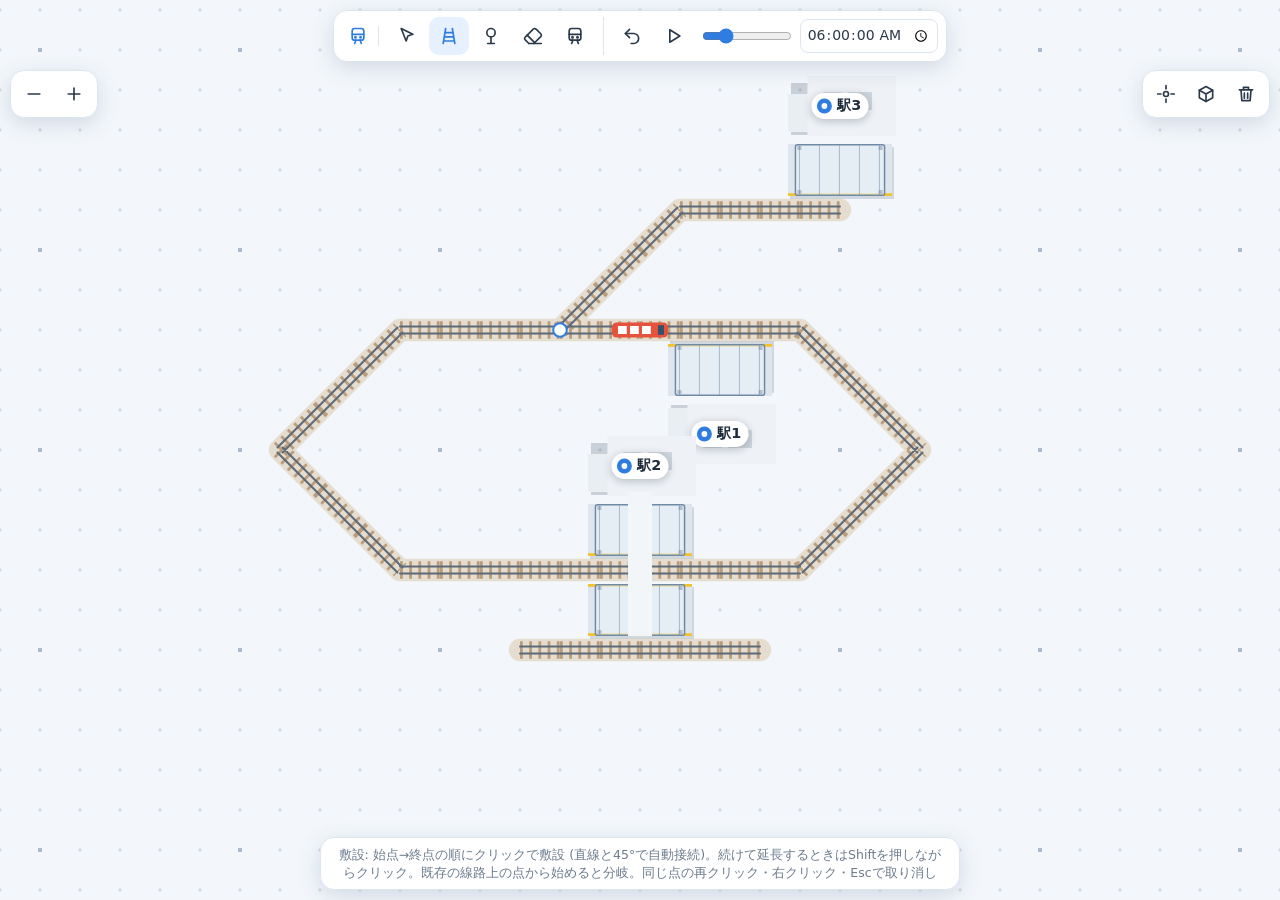
==== commit 71fce480: "Add files via upload" ====
--- a/index.html
+++ b/index.html
@@ -68,7 +68,7 @@
 #gl{pointer-events:none}
 html{-webkit-text-size-adjust:100%;text-size-adjust:100%}
 #gcv{position:static;inset:auto;width:100%;height:clamp(170px,30vh,260px);touch-action:auto;background:#fbfdff;border:1px solid var(--line);border-radius:8px}
-#gv{display:flex;flex:1 1 auto;flex-direction:column;gap:8px;min-height:0;overflow-y:auto}
+#gv{display:flex;flex:none;flex-direction:column;gap:8px;min-height:0}
 #glg{display:flex;flex-wrap:wrap;gap:2px 4px}
 #glg button{height:28px;padding:0 8px;font-size:12px}
 .tabs{display:flex;gap:2px}
@@ -132,7 +132,7 @@
 #bar{flex-direction:column;align-items:stretch;gap:6px;width:min(100%,640px);padding:6px}
 #bar .grp{display:grid;gap:4px;padding:0;border:0}
 #bar .grp button{min-width:0}
-#bar .grp:nth-child(2){grid-template-columns:repeat(6,minmax(0,1fr))}
+#bar .grp:nth-child(2){grid-template-columns:repeat(5,minmax(0,1fr))}
 #bar .grp:nth-child(3){grid-template-columns:52px 52px minmax(0,1fr) auto}
 #bar .grp:nth-child(4){grid-auto-flow:column;grid-auto-columns:minmax(0,1fr)}
 .spd{display:flex;align-items:center;padding:0 8px}.spd input{width:100%}
@@ -147,8 +147,8 @@
 #foot{display:grid;grid-template-columns:minmax(0,1fr) minmax(0,640px) minmax(0,1fr);align-items:end}
 #hint{grid-column:2;text-align:center}#pos{grid-column:3;justify-self:end}
 #selp,#act{min-width:min(100%,460px)}
-#dia{overflow-y:auto}
-#dlist{flex:1 1 auto;min-height:min(220px,34vh)}
+#dia{overflow-x:hidden;overflow-y:auto;overscroll-behavior:contain;touch-action:pan-y;padding-top:0}.dtop{display:flex;flex-direction:column;gap:10px;margin:0 -12px;padding:12px 12px 8px;background:var(--panel);border-radius:11px 11px 0 0}#tlist{overflow-x:hidden}@media(min-width:961px) and (pointer:fine){.dtop{position:sticky;top:0;z-index:3}#dia{scroll-padding-top:112px}}@media(max-width:380px){.dh button span{display:none}}
+#dlist{flex:none;min-height:0;overflow:visible}
 #dlist li{display:grid;grid-template-columns:24px minmax(0,1fr);align-items:start;gap:4px 8px;padding:8px 10px;border-left-width:4px}
 #dlist .no{grid-row:1;margin-top:1px}
 #dlist .nm{grid-column:2;grid-row:1;white-space:normal;overflow:visible;overflow-wrap:anywhere;font-weight:600}
@@ -168,6 +168,35 @@
 .sub input.df{color:var(--sub);font-style:italic}
 .dr{flex-wrap:wrap}
 #dia :disabled{opacity:.55;cursor:not-allowed}
+/* ---- 列車パネル: 追加 / ダイヤ設定 / ダイヤグラム、列車一覧、ループ前後の行 ---- */
+#ttabs{display:flex;gap:2px;padding:2px;border-radius:10px;background:#eef3f8}
+#ttabs button{flex:1;justify-content:center;height:32px;padding:0 6px;border-radius:8px;font-size:13px}
+#ttabs button.on{background:#fff;color:var(--acc);font-weight:600;box-shadow:0 1px 3px rgba(40,70,110,.22)}
+#tlist{position:relative;flex:none;margin:0;padding:0;list-style:none;display:flex;flex-direction:column;gap:4px;max-height:min(176px,26vh);overflow-y:auto;touch-action:pan-y}
+#tlist li{display:flex;align-items:center;gap:8px;min-height:36px;padding:4px 8px;border:1px solid var(--line);border-left:4px solid #b9c8d8;border-radius:10px;cursor:pointer}
+#tlist li.c{margin-left:18px}
+#tlist li.on{border-color:var(--rt);border-left-color:var(--rt);background:#fff6e8}
+#tlist li.empty{color:var(--sub);border-style:dashed;cursor:default}
+#tlist .no{flex:none;min-width:22px;height:22px;border-radius:11px;background:var(--rt);color:#fff;font:700 12px/22px system-ui,sans-serif;text-align:center}
+#tlist li.c .no{background:#b9c8d8}
+#tlist .nm{flex:1;min-width:0;overflow:hidden;text-overflow:ellipsis;white-space:nowrap;font-weight:600}
+#tlist small{flex:none;max-width:48%;overflow:hidden;text-overflow:ellipsis;white-space:nowrap;color:var(--sub);font-size:12px}
+#tact{flex-wrap:nowrap}
+#tsel{flex:1;min-width:0;overflow:hidden;text-overflow:ellipsis;white-space:nowrap;font-weight:600}
+#tsel::before{content:"選択中: ";color:var(--sub);font-weight:400}
+#tact div{display:flex;flex:none;gap:2px}
+#dlist li.ghost{opacity:.62;border-style:dashed;cursor:default;background:transparent}
+#dlist li.ghost .nm{font-weight:400}
+#dlist li.ghost small:first-child{margin-right:6px;color:var(--rt);font-weight:600}
+/* ---- 追加: 向きの選択 / パネルを畳む / 作業中は不要なパネルを隠す / ダイヤ設定中も地図を見せる ---- */
+#dlist li.ghost{opacity:.85}#dleg summary{cursor:pointer;color:var(--sub);font-size:12px;padding:2px 0}#dleg p{margin-top:4px}
+.ar{width:14px;height:14px;margin:0 3px;vertical-align:-2px;color:var(--sub)}#tlist .no svg{width:14px;height:14px;vertical-align:-3px}
+#dia.min>:not(.dtop){display:none!important}#dia.min #ttabs{display:none}#dia.min .dtop{position:static;margin:0;padding:12px 0 0}#dia.min,#dia.min.wide{width:auto;max-height:none}
+body[data-md] #tr,body[data-md=dia] #tg,body[data-md=lay] #tg,body[data-md=dia] #pos,body[data-md=dia] #tl{display:none!important}
+body[data-md=dia] #tg+.grp,body[data-md=lay] #tg+.grp{padding-left:0;border-left:0}
+@media(min-width:961px) and (pointer:fine){#dia.wide{width:min(560px,48vw)}}
+@media(pointer:coarse),(max-width:960px){body[data-md=dia] #dia,body[data-md=dia] #dia.wide{max-height:min(44vh,380px)}}
+@media(pointer:coarse),(max-width:960px){#tlist{max-height:min(136px,20vh)}#dia #ttabs button{height:40px}}
 </style>
 </head>
 <body>
@@ -180,8 +209,8 @@
       <button data-tool="lay" data-i="lay" title="線路を敷く (L)"><span class="lbl">敷設</span></button>
       <button data-tool="sta" data-i="sta" title="駅を置く (S)"><span class="lbl">駅</span></button>
       <button data-tool="erase" data-i="era" title="削除 (E)"><span class="lbl">削除</span></button>
-      <button data-tool="train" data-i="trn" title="列車を置く (T)"><span class="lbl">列車</span></button>
-      <button id="dopen" data-i="clock" title="ダイヤ設定 (D)"><span class="lbl">ダイヤ</span></button>
+      <button data-tool="train" data-i="trn" title="列車: 追加・ダイヤ設定 (T)"><span class="lbl">列車</span></button>
+      
     </div>
     <div class="grp">
       <button id="undo" data-i="undo" title="元に戻す (Ctrl+Z)"><span class="lbl">戻す</span></button>
@@ -193,10 +222,10 @@
     <div id="tl" class="panel zbtn"><button id="zo" data-i="minus" title="縮小" aria-label="縮小"></button><button id="zi" data-i="plus" title="拡大" aria-label="拡大"></button></div>
     <div id="tr" class="panel"><button id="home" data-i="home" title="原点に戻る" aria-label="原点に戻る"></button><button id="v3" data-i="cube" title="擬似3D表示 (3)" aria-label="3D表示"></button><button id="clr" class="danger" data-i="trash" title="すべて削除" aria-label="すべて削除"></button></div>
   </div>
-  <div id="dia" class="panel" hidden role="dialog" aria-label="列車ダイヤ">
-    <div class="dh"><b data-i="clock">列車ダイヤ</b><div><button id="dfit" data-i="fit" title="経路全体を地図に表示"><span>経路全体</span></button><button id="dx" data-i="x" title="閉じる (Esc)"></button></div></div>
-    <div class="dr"><label>列車<select id="dtrain" aria-label="ダイヤを設定する列車"></select></label><div class="tabs"><button id="tset" class="on">設定</button><button id="tgr">ダイヤグラム</button></div></div><div class="dr st"><label>停車時間<input id="dw" type="number" min="0" max="600" step="5">秒</label><button id="dflip" data-i="swap">向き反転</button></div><div class="dr st"><label>繰り返し間隔<input id="dh" class="tn" type="number" min="0" max="23" step="1" aria-label="時間">時間<input id="dm" class="tn" type="number" min="0" max="59" step="1" aria-label="分">分</label></div><div class="dr st"><label>複製<input id="dcm" class="tn" type="number" min="1" max="1439" step="1" value="10" aria-label="何分後">分後に走らせる</label><button id="dclone" data-i="plus">複製</button></div><p id="dpar" class="dn st" hidden></p><p id="dinfo" class="dn st"></p>
-    <p class="dn st"><span><i class="chip" style="background:#f08c1a;height:8px"></i>通る経路</span><span><i class="chip" style="background:#2f7de1;"></i>停車</span><span><i class="chip" style="background:#8e44ad;"></i>折返</span><span><i class="chip" style="background:#7b8794;"></i>通過</span><span><i class="chip" style="background:#d6336c;"></i>分岐</span><span><i class="chip" style="background:#e9f8f1;border:2px solid #1fa971;height:10px"></i>次に着く項目</span><span><i class="chip" style="background:#fff;border:2px solid #1f2d3d;height:10px"></i>選択中</span><span>行をタップ/操作で地図の中心に表示</span></p>
+  <div id="dia" class="panel" hidden role="dialog" aria-label="列車">
+    <div class="dtop"><div class="dh"><b data-i="trn">列車</b><div><button id="dfit" data-i="fit" title="経路全体を地図に表示"><span>経路全体</span></button><button id="dmin" data-i="minus" title="パネルを畳んで地図を広く見る"><span>畳む</span></button><button id="dx" data-i="x" title="閉じる (Esc)"></button></div></div>
+    <div id="ttabs" role="tablist"><button data-tab="add" class="on">追加</button><button data-tab="set">ダイヤ設定</button><button data-tab="gr">ダイヤグラム</button></div></div><ol id="tlist" aria-label="列車の一覧"></ol><div class="dr" id="tact"><span id="tsel"></span><div><button id="tren" data-i="edit">名前変更</button><button id="tdel" class="danger" data-i="trash">削除</button></div></div><p id="aview" class="dn">追加した列車は上の一覧に並びます。「ダイヤ設定」で運行を決められます。</p><p id="nosel" class="dn" hidden>列車がありません。「追加」を選び、線路の上に列車を置いてください。</p><div class="dr st"><label>停車時間<input id="dw" type="number" min="0" max="600" step="5">秒</label><button id="dflip" data-i="swap">向き反転</button></div><div class="dr st"><label>繰り返し間隔<input id="dh" class="tn" type="number" min="0" max="23" step="1" aria-label="時間">時間<input id="dm" class="tn" type="number" min="0" max="59" step="1" aria-label="分">分</label></div><div class="dr st"><label>複製<input id="dcm" class="tn" type="number" min="1" max="1439" step="1" value="10" aria-label="何分後">分後に走らせる</label><button id="dclone" data-i="plus">複製</button></div><p id="dpar" class="dn st" hidden></p><p id="dinfo" class="dn st"></p>
+    <details class="st" id="dleg"><summary>凡例</summary><p class="dn"><span><i class="chip" style="background:#f08c1a;height:8px"></i>通る経路</span><span><i class="chip" style="background:#2f7de1;"></i>停車</span><span><i class="chip" style="background:#8e44ad;"></i>折返</span><span><i class="chip" style="background:#7b8794;"></i>通過</span><span><i class="chip" style="background:#d6336c;"></i>分岐</span><span><i class="chip" style="background:#e9f8f1;border:2px solid #1fa971;height:10px"></i>次に着く項目</span><span><i class="chip" style="background:#fff;border:2px solid #1f2d3d;height:10px"></i>選択中</span><span>点線の行=ループの前後</span><span>行をタップ/操作で地図の中心に表示</span></p></details>
     <ol id="dlist" class="st"></ol>
     <div id="gv" hidden><div class="dr"><label>表示範囲 (現在から)<select id="gspan"><option value="1800">30分</option><option value="3600" selected>1時間</option><option value="7200">2時間</option><option value="14400">4時間</option></select></label></div><canvas id="gcv"></canvas><div id="glg"></div><p class="dn">横軸=時刻 / 縦軸=駅 / 太いオレンジ=選択中の列車 / 凡例をタップで列車を切替</p></div>
   </div>
@@ -205,6 +234,7 @@
       <span id="sinfo"></span><span id="pst" class="stp" hidden>ホーム<button id="pm" aria-label="ホームを減らす">−</button><b id="pcn">1</b><button id="pp" aria-label="ホームを増やす">＋</button></span><div id="psd" class="stp" hidden></div>
       <div class="acts"><button id="sdia" class="pri" data-i="clock"><span>ダイヤ</span></button>
       <button id="sact" data-i="swap"><span id="sactl"></span></button>
+      <button id="sren" data-i="edit"><span>名前</span></button>
       <button id="sdel" class="danger" data-i="trash">削除</button>
       <button id="sx" data-i="x">解除</button></div>
     </div>
@@ -236,7 +266,9 @@
 sta:'<circle cx="12" cy="8" r="5"/><path d="M12 13v8M8 21h8"/>',
 clock:'<circle cx="12" cy="12" r="9"/><path d="M12 7v5l3 2"/>',
 fit:'<path d="M4 9V4h5M20 9V4h-5M4 15v5h5M20 15v5h-5"/>',
-cube:'<path d="M12 3l8 4.5v9L12 21l-8-4.5v-9z"/><path d="M4 7.5l8 4.5 8-4.5M12 12v9"/>'};
+edit:'<path d="M4 20l1-4L16 5l3 3L8 19z"/><path d="M14 7l3 3"/>',
+cube:'<path d="M12 3l8 4.5v9L12 21l-8-4.5v-9z"/><path d="M4 7.5l8 4.5 8-4.5M12 12v9"/>',
+sub:'<path d="M6 4v9a3 3 0 003 3h9M14 12l4 4-4 4"/>'};
 const ic=k=>`<svg viewBox="0 0 24 24" fill="none" stroke="currentColor" stroke-width="2" stroke-linecap="round" stroke-linejoin="round">${I[k]}</svg>`;
 document.querySelectorAll('[data-i]').forEach(b=>b.insertAdjacentHTML('afterbegin',ic(b.dataset.i)));
 
@@ -244,15 +276,16 @@
 sel:'操作: ドラッグで移動 / ホイールで拡大縮小 / 列車・駅をクリックで選択 (駅は番線数とホームを設定、列車は「ダイヤ」で運行設定) / 長押しで線路を選択',
 lay:'敷設: 始点→終点の順にクリックで敷設 (直線と45°で自動接続)。続けて延長するときはShiftを押しながらクリック。既存の線路上の点から始めると分岐。同じ点の再クリック・右クリック・Escで取り消し',
 erase:'削除: 線路や列車をクリック、またはなぞって削除',
-train:'列車: 線路上をクリックして設置 (ダイヤは操作ツールで列車を選んで設定)',
+train:'列車: 「追加」「ダイヤ設定」「ダイヤグラム」を選んで操作',
 sta:'駅: 地面の点をクリックで新設 (線路は自動で敷設、既存の線路があれば利用) / 赤い表示=ぶつかる場所 / 駅をもう一度クリックで撤去'};
 const coarse=matchMedia('(pointer:coarse)').matches;
 const HINT_T={
 sel:'操作: ドラッグで移動 / 2本指で拡大縮小 / 列車・駅をタップで選択 (駅は番線数とホームを設定) / 長押しで線路を選択',
 lay:'敷設: 始点→終点の順にタップ。プレビュー後、同じ点を再タップか「確定」で敷設。線路上の点から始めると分岐',
 erase:'削除: 線路や列車をタップ、またはなぞって削除 / 2本指で移動と拡大縮小',
-train:'列車: 線路上をタップして設置 / ダイヤは操作ツールで列車を選んで設定',
+train:'列車: 「追加」「ダイヤ設定」「ダイヤグラム」を選んで操作',
 sta:'駅: 点をタップで新設 (線路は自動で敷設) / 赤い表示=ぶつかる場所 / 再タップで撤去 / 2本指で移動と拡大縮小'};
+const TH={add:'列車の追加: 線路の上に列車を置きます',set:'ダイヤ設定: 一覧で列車を選ぶとその列車へ寄ります。駅・分岐ごとに停車や進路、発車時刻を設定できます',gr:'ダイヤグラム: 横軸=時刻 / 縦軸=駅。凡例で列車を切り替えられます'};
 const actEl=document.getElementById('act'),okEl=document.getElementById('ok');
 const cv=document.getElementById('c'),cx=cv.getContext('2d'),hintEl=document.getElementById('hint'),posEl=document.getElementById('pos'),playEl=document.getElementById('play');
 const DIRS=[[1,0],[1,1],[0,1],[-1,1],[-1,0],[-1,-1],[0,-1],[1,-1]];
@@ -277,12 +310,12 @@
   save()}
 let svT=0,svW=0;
 function save(){ver++;if(!svT)svT=setTimeout(flush,400)}
-function flush(){svT=0;try{localStorage.setItem('rail1',JSON.stringify([...edges.values()]));localStorage.setItem('rail2',JSON.stringify({s:[...stations],p:[...pl],t:trains.map(({id,ax,ay,bx,by,cf,dw,iv,pid,off})=>({i:id,ax,ay,bx,by,cf,dw,iv,pid,off}))}))}catch(_){if(!svW){svW=1;msg('ブラウザに保存できません (プライベートモードか容量不足)')}}}
+function flush(){svT=0;try{localStorage.setItem('rail1',JSON.stringify([...edges.values()]));localStorage.setItem('rail2',JSON.stringify({s:[...stations],p:[...pl],t:trains.map(({id,ax,ay,bx,by,cf,dw,iv,pid,off,no,ci,nm})=>({i:id,ax,ay,bx,by,cf,dw,iv,pid,off,no,ci,nm}))}))}catch(_){if(!svW){svW=1;msg('ブラウザに保存できません (プライベートモードか容量不足)')}}}
 function load(){try{const s=localStorage.getItem('rail1');if(s===null)return false;JSON.parse(s).forEach(e=>{if(Array.isArray(e)&&e.length===4&&e.every(Number.isInteger))addE(...e)});
   const x=JSON.parse(localStorage.getItem('rail2')||'{}');(x.s||[]).forEach(([k,n])=>stations.set(k,n));(x.p||[]).forEach(([k,v])=>pl.set(k,v));
   const im=new Map();(x.t||[]).forEach(t=>{if(!has(t.ax,t.ay,t.bx,t.by))return;
     if(!t.cf){t.cf={s:{},b:{}};if(t.d&&t.d.length){for(const k of stations.keys())t.cf.s[k]='p';t.d.forEach(s=>{if(s.a in ST&&t.cf.s[s.k]==='p')t.cf.s[s.k]=s.a})}}   /* 旧ダイヤの駅設定を移行 */
-    delete t.d;delete t.n;t.cf.d=t.cf.d||{};t.cf.s=t.cf.s||{};t.cf.b=t.cf.b||{};if(!(t.dw>=0))t.dw=30;const n={...t,t:0,id:++tid};im.set(t.i,n);delete n.i;trains.push(n)});for(const n of trains)if(n.pid!=null){const p=im.get(n.pid);if(p&&p!==n){n.pid=p.id;n.w=clock+(n.off||0);n.wk=''}else delete n.pid}relink();return true}catch(_){edges.clear();stations.clear();pl.clear();trains.length=0;return false}}
+    delete t.d;delete t.n;t.cf.d=t.cf.d||{};t.cf.s=t.cf.s||{};t.cf.b=t.cf.b||{};if(!(t.dw>=0))t.dw=30;const n={...t,t:0,id:++tid};im.set(t.i,n);delete n.i;trains.push(n)});for(const n of trains)if(n.pid!=null){const p=im.get(n.pid);if(p&&p!==n){n.pid=p.id;n.w=clock+(n.off||0);n.wk=''}else delete n.pid}relink();for(const n of trains)if(n.pid==null){if(!(n.no>0))n.no=nextNo()}else if(!(n.ci>0))n.ci=nextCi({id:n.pid});return true}catch(_){edges.clear();stations.clear();pl.clear();trains.length=0;return false}}
 
 /* 経由地間を 直線 + 45°斜め で結ぶ */
 function route(a,b,pd){
@@ -315,7 +348,15 @@
 const s2w=(x,y)=>{const{s,c,y:q}=lin(),u=x-W/2,v=(y-H/2)/q;return{x:(c*u+s*v)/cam.z+cam.x,y:(c*v-s*u)/cam.z+cam.y}};
 
 /* ---- 列車 ---- */
-function addTrain(w){const n=nearEdge(w,hit(.6,26));if(!n)return;const e=n.e;snap();trains.push({id:++tid,ax:e[0],ay:e[1],bx:e[2],by:e[3],t:n.t*Math.hypot(e[2]-e[0],e[3]-e[1]),cf:{s:{},b:{},d:{}},dw:30,iv:0});save()}
+/* 列車名: 親は「列車N」、子は「親の名前-M」(列車1-1, 列車1-2…)。番号は消しても詰め直さず、空いた最小の番号を使う */
+const nextNo=()=>{const u=new Set(trains.filter(t=>t.pid==null).map(t=>t.no));let i=1;while(u.has(i))i++;return i},
+  nextCi=p=>{const u=new Set(trains.filter(t=>t.pid===p.id).map(t=>t.ci));let i=1;while(u.has(i))i++;return i},
+  parentOf=t=>t.pid!=null?t._p||trains.find(q=>q.id===t.pid)||null:null,
+  tname=t=>{if(t.nm)return t.nm;const p=parentOf(t);return p&&p!==t?tname(p)+'-'+(t.ci||1):'列車'+(t.no||t.id)};
+function addTrainAt(n,r){const e=n.e;snap();   /* n=置く位置 (辺と辺上の位置) / r=辺とは逆向きに走らせるか */
+  const t={id:++tid,no:nextNo(),ax:r?e[2]:e[0],ay:r?e[3]:e[1],bx:r?e[0]:e[2],by:r?e[1]:e[3],t:(r?1-n.t:n.t)*Math.hypot(e[2]-e[0],e[3]-e[1]),cf:{s:{},b:{},d:{}},dw:30,iv:0};
+  trains.push(t);save();selectTrain(t,false)}
+function addTrain(w){const n=nearEdge(w,hit(.6,26));if(n)addTrainAt(n,false)}
 const rmTrain=t=>{snap();trains.splice(trains.indexOf(t),1);save()};
 const nm=()=>{const u=new Set(stations.values());let i=1;while(u.has('駅'+i))i++;return'駅'+i};
 function nearS(w,r){let b=null,best=1e9;for(const k of stations.keys()){const[x,y]=xy(k),[n,di,bs]=pget(k),D=DIRS[di],L=Math.hypot(...D),dx=w.x-x,dy=w.y-y,u=(dx*D[0]+dy*D[1])/L,v=-bs*(dy*D[0]-dx*D[1])/L,m=Math.hypot(dx,dy);
@@ -324,7 +365,7 @@
 const ck=k=>{const p=pn.get(k);return p?p.s:k},sname=k=>stations.get(ck(k))||'';
 const sp=k=>{const p=pn.get(k),v=pl.get(p?p.s:k);return v&&v[0]>1?` <small>${(p?p.i:0)+1}番線</small>`:''};
 function dest(x,y,w){for(let g=0;g<14;g++){x+=DIRS[w][0];y+=DIRS[w][1];const k=kk(x,y),p=pn.get(k);if(p)return p;if(stations.has(k))return{s:k,i:0};const al=outs(x,y,w);if(!al.length)return null;w=al[0]}return null}
-const dl=(key,v)=>{const[k,di]=key.split('|'),[x,y]=xy(k),d=dest(x,y,(+di+BO[v])%8);return d?` → ${stations.get(d.s)} ${d.i+1}番線`:''};
+const dl=(key,v)=>{const[k,di]=key.split('|'),[x,y]=xy(k),d=dest(x,y,(+di+BO[v])%8);return d?` (${stations.get(d.s)} ${d.i+1}番線)`:''};
 function axis(k){const[x,y]=xy(k);let r=-1;for(let i=3;i>=0;i--){const d=DIRS[i],a=has(x,y,x+d[0],y+d[1]),b=has(x,y,x-d[0],y-d[1]);if(a&&b)return i;if(a||b)r=i}return r}
 /* 駅舎は線路の少ない側に建てる (+1=進行方向の右 / -1=左)。ホームは駅舎に近い線から 1番線・2番線… */
 const bside=(k,di)=>{const[x,y]=xy(k),D=DIRS[di],P=DIRS[(di+2)%8],o=s=>{let q=0;for(let t=-2;t<=2;t++)for(let m=1;m<=3;m++)if(deg.has(kk(x+t*D[0]+s*m*P[0],y+t*D[1]+s*m*P[1])))q++;return q};return o(1)<o(-1)?1:-1};
@@ -337,22 +378,23 @@
     N[i]=kk(x+o*P[0],y+o*P[1])}
   return{E,N};
 }
-function fits(k,di,n,E,old){   /* 本線が駅の前後で直線か、新しい線路が他の線路とぶつからないか */
-  const[x,y]=xy(k),D=DIRS[di],free=new Set(old.flatMap(e=>[kk(e[0],e[1]),kk(e[2],e[3])]));
+function fits(k,di,n,E,old){   /* 本線が駅の前後で直線か、新しい線路が他の線路とぶつからないか (予定の場所に既にある線路はそのまま使うので干渉にしない) */
+  const[x,y]=xy(k),D=DIRS[di],nd=e=>[kk(e[0],e[1]),kk(e[2],e[3])],free=new Set(old.flatMap(nd));
   for(let t=-2;t<2;t++)if(!has(x+t*D[0],y+t*D[1],x+(t+1)*D[0],y+(t+1)*D[1]))return false;
-  return E.every(e=>[[e[0],e[1]],[e[2],e[3]]].every(([a,b])=>free.has(kk(a,b))||!deg.has(kk(a,b))));
+  E.filter(e=>has(...e)).forEach(e=>nd(e).forEach(q=>free.add(q)));
+  return E.every(e=>has(...e)||nd(e).every(q=>free.has(q)||!deg.has(q)));
 }
 const sw=f=>f===1?2:f===2?1:f;
 function setPl(k,n,bsN,sdN,quiet){   /* 番線数・駅舎の側・各番線のホームを変更する */
   const[n0,di,b0,s0]=pget(k),bs=bsN||b0;n=Math.max(1,Math.min(PMAX,n));
-  const old=n0>1?platPlan(k,di,n0,b0).E:[],nw=n>1?platPlan(k,di,n,bs):null;
+  const old=n0>1?platPlan(k,di,n0,b0).E:[],nw=n>1?platPlan(k,di,n,bs):null,ow=new Set((pl.get(k)||[])[4]||[]);   /* ow=以前から利用していた既存の線路 */
   if(nw&&(n!==n0||bs!==b0)&&!fits(k,di,n,nw.E,old)){msg('ホームを増やせません: 駅舎と反対側に、並行する線路を敷く空きが必要です (「駅舎⇄」で駅舎を反対側へ移せます)');return}
   if(!quiet)snap();
-  const keep=new Set((nw?nw.E:[]).map(e=>norm(...e).join()));
-  old.forEach(e=>{const q=norm(...e).join();if(!keep.has(q))delE(q)});
+  const keep=new Set((nw?nw.E:[]).map(e=>norm(...e).join())),oq=new Set(old.map(e=>norm(...e).join())),own=[...keep].filter(q=>edges.has(q)&&(!oq.has(q)||ow.has(q)));   /* own=自動敷設ではなく元からある線路 (番線を減らしても消さない) */
+  old.forEach(e=>{const q=norm(...e).join();if(!keep.has(q)&&!ow.has(q))delE(q)});
   if(nw)nw.E.forEach(e=>addE(...e));
   const sd=(sdN||s0.map(f=>bs===b0?f:sw(f))).slice(0,n);while(sd.length<n)sd.push(bs>0?1:2);
-  pl.set(k,[n,di,bs,isl(sd,bs)]);rebuild();
+  pl.set(k,[n,di,bs,isl(sd,bs),own]);rebuild();
 }
 const rmSta=k=>{setPl(k,1,0,0,true);stations.delete(k);pl.delete(k)};
 /* ---- ホーム: 隣り合う番線が共有する側は 1つの島式ホームにまとめる ---- */
@@ -401,6 +443,14 @@
   if(hover){const a=q.o.some(c=>c.e),b=q.o.some(c=>c.G),m=ok?'クリックで駅を設置 (青い線の線路を自動で敷設)':`干渉: 赤い部分が${[a&&'線路',b&&'他の駅'].filter(Boolean).join('・')}とぶつかります`;if(hintEl.textContent!==m)hintEl.textContent=m}}
 function flip(t){if(t.pid!=null){msg('複製した列車は向きを変えられません (親の列車で変更してください)');return}const l=Math.hypot(t.bx-t.ax,t.by-t.ay);[t.ax,t.ay,t.bx,t.by]=[t.bx,t.by,t.ax,t.ay];t.t=l-t.t;t.w=null;save()}
 
+function addPrev(X,Y,z){   /* 列車を置く位置の予告: 決める前は線路上の影だけ / 決めた後は列車の影 (向きは丸い操作点にのせると反映) */
+  const a=apnd,n=a||(ptype!=='touch'&&hw&&nearEdge(hw,hit(.6,26)));if(!n)return;
+  const e=n.e,p=a?a.p:{x:e[0]+(e[2]-e[0])*n.t,y:e[1]+(e[3]-e[1])*n.t},L=z*SZ.tl/2,hv=a?a.hv:0;
+  cx.save();cx.translate(X(p.x),Y(p.y));cx.rotate(Math.atan2(e[3]-e[1],e[2]-e[0])+(hv<0?Math.PI:0));cx.lineCap=cx.lineJoin='round';
+  cx.beginPath();cx.roundRect(-L,-z*SZ.trw/2,L*2,z*SZ.trw,z*.12);
+  if(a){cx.fillStyle=hv?'rgba(229,83,61,.85)':'rgba(229,83,61,.35)';cx.fill();if(!hv)cx.setLineDash([6,4]);cx.strokeStyle='#2f7de1';cx.lineWidth=3;cx.stroke();cx.setLineDash([]);if(hv){cx.fillStyle='#35506b';cx.fillRect(z*.45,-z*.12,z*.15,z*.24)}}
+  else{cx.fillStyle='rgba(47,125,225,.14)';cx.fill();cx.strokeStyle='#2f7de1';cx.lineWidth=2.5;cx.stroke()}
+  cx.restore()}
 /* ---- ダイヤ: 分岐・折り返しの設定から進路を自動計算する ---- */
 const ST={g:'停車・直進',t:'停車・折り返し',p:'通過'},BN={f:'直進',r:'右へ',l:'左へ'},BO={f:0,r:1,l:7},OF={0:'f',1:'r',7:'l'};
 function go(cf,ax,ay,bx,by){   /* 辺 a→b から b に着いたときの処理 (走行と経路計算で共通) */
@@ -453,18 +503,21 @@
   if(i==null)return o;
   R.ev.forEach(e=>at.set(e.s,[...(at.get(e.s)||[]),e.id]));
   let t=tr.w!=null?tr.w:clock,off=tr.w!=null?0:tr.t;
-  for(let c=0;c<2*n&&Object.keys(o).length<R.rows.length;c++){
+  for(let c=0;c<3*n;c++){
     const a=R.st[i];t+=(Math.hypot(a[2]-a[0],a[3]-a[1])-off)*SPC;off=0;
     for(const id of at.get(i)||[]){
-      const f=!o[id],r=R.rows.find(x=>x.id===id);if(f)o[id]={a:t};
-      if(r.sa&&r.sa!=='p'){const sk=id.slice(2),d=dep(tr,ld,sk,t+(tr.dw??30));if(f)o[id].d=d;ld[sk]=d;t=d}
+      const r=R.rows.find(x=>x.id===id),z=!o[id]?(o[id]={a:t}):!o[id].n?(o[id].n={a:t}):null;
+      if(r.sa&&r.sa!=='p'){const sk=id.slice(2),d=dep(tr,ld,sk,t+(tr.dw??30));if(z)z.d=d;ld[sk]=d;t=d}
     }
     i=i+1<n?i+1:R.loop;
   }
   return o;
 }
 function dTimes(){   /* 一覧の到着/発車時刻と、1周の所要時間を更新 */
-  [...dlEl.children].forEach((li,i)=>{const r=R.rows[i],q=li.querySelector('.eta');if(!r||!q)return;
+  dlEl.querySelectorAll('li.ghost').forEach(li=>{const r=R.rows[+li.dataset.gi],q=li.querySelector('.eta'),e=r&&ET[r.id];let x=null;   /* ループ前後の行は表示のみ: 後=次の周の時刻 / 前=ループ直前の項目 (先頭から始まる列車は前の周の時刻) */
+    if(e){if(li.dataset.gt==='b')x=e.n;else if(li.dataset.w){if(e.n){const p=e.n.a-e.a;x={a:e.a-p,d:e.d!=null&&e.n.d!=null?e.d-(e.n.d-e.d):null}}}else x=e}
+    const s=!x?'':r.sa&&r.sa!=='p'?`着 ${hm(x.a)} → 発 ${hm(x.d!=null?x.d:x.a)}`:`通過 ${hm(x.a)}`;if(q&&q.textContent!==s)q.textContent=s});
+  rowEls().forEach((li,i)=>{const r=R.rows[i],q=li.querySelector('.eta');if(!r||!q)return;
     const e=ET[r.id],s=!e?'':r.sa&&r.sa!=='p'?`着 ${hm(e.a)} → 発 ${hm(e.d)}`:`通過 ${hm(e.a)}`;if(q.textContent!==s)q.textContent=s;
     const u=li.querySelector('input');if(u&&document.activeElement!==u){const d=dtr.cf.d[r.id.slice(2)],v=d!=null?hm(d+(dtr.off||0)):e&&e.d!=null?hm(e.d):'';if(u.value!==v)u.value=v;u.classList.toggle('df',d==null)}});   /* 未設定の発車時刻は 到着+停車時間 を薄く表示 */
   let c=0;for(let i=R.loop;i<R.st.length;i++){const a=R.st[i];c+=Math.hypot(a[2]-a[0],a[3]-a[1])*SPC}
@@ -489,7 +542,15 @@
   }
   return o;
 }
-function dTrain(){const h=trains.map(t=>opt(''+t.id,'列車'+t.id+(t.pid!=null?` (列車${t.pid}の${Math.round((t.off||0)/60)}分後)`:''),''+dtr.id)).join('');if(h!==tHtml)dtrEl.innerHTML=tHtml=h}
+function dTrain(){   /* 列車の一覧: 親の下に子を並べる */
+  const L=[];trains.filter(t=>t.pid==null).sort((a,b)=>(a.no||0)-(b.no||0)).forEach(r=>{L.push(r,...trains.filter(c=>c.pid===r.id).sort((a,b)=>(a.off||0)-(b.off||0)))});
+  for(const t of trains)if(!L.includes(t))L.push(t);
+  const h=L.map(t=>{const c=t.pid!=null,p=parentOf(t),n=trains.filter(x=>x.pid===t.id).length;
+    return`<li data-id="${t.id}" class="${c?'c':''}${t===dtr?' on':''}"><i class="no">${c?ic('sub'):t.no||t.id}</i><span class="nm">${esc(tname(t))}</span><small>${c&&p?esc(tname(p))+'の'+Math.round((t.off||0)/60)+'分後':n?'子 '+n+'本':''}</small></li>`}).join('')||'<li class="empty">列車がありません</li>';
+  if(h===tHtml)return;const y=tlEl.scrollTop;tlEl.innerHTML=tHtml=h;tlEl.scrollTop=y;
+  const o=tlEl.querySelector('li.on');if(o){const a=o.offsetTop,b=a+o.offsetHeight;if(a<tlEl.scrollTop)tlEl.scrollTop=a;else if(b>tlEl.scrollTop+tlEl.clientHeight)tlEl.scrollTop=b-tlEl.clientHeight}}
+function tlSync(){if(diaEl.hidden)return;if(tab!=='add'&&!dtr&&trains.length)autoSel();dTrain();viewSync();
+  const s=dtr?tname(dtr):'なし';if(tselEl.textContent!==s)tselEl.textContent=s;trenEl.disabled=tdelEl.disabled=!dtr}
 function gDraw(){
   if(performance.now()-gT<200)return;gT=performance.now();
   const w=gcv.clientWidth,h=gcv.clientHeight;if(!w||!h)return;
@@ -511,52 +572,62 @@
   for(const{t,ev}of[...L].reverse()){
     if(!ev.length)continue;g.beginPath();
     ev.forEach((e,i)=>{const y=Y.get(e.k);i?g.lineTo(X(e.a),y):g.moveTo(X(e.a),y);if(e.d>e.a)g.lineTo(X(e.d),y)});
-    g.strokeStyle=g.fillStyle=gcol(t);g.lineWidth=t===dtr?3:1.6;g.stroke();g.fillText(t.id,X(ev[0].a)+3,Y.get(ev[0].k)-8)}
+    g.strokeStyle=g.fillStyle=gcol(t);g.lineWidth=t===dtr?3:1.6;g.stroke();g.fillText(tname(t),X(ev[0].a)+3,Y.get(ev[0].k)-8)}
   g.restore();
-  const lg=L.map(({t})=>`<button data-id="${t.id}"${t===dtr?' class="on"':''}><i class="chip" style="background:${gcol(t)}"></i>列車${t.id}</button>`).join('');
+  const lg=L.map(({t})=>`<button data-id="${t.id}"${t===dtr?' class="on"':''}><i class="chip" style="background:${gcol(t)}"></i>${esc(tname(t))}</button>`).join('');
   if(lg!==gLg)glgEl.innerHTML=gLg=lg;
 }
-function dopen(){   /* ダイヤ設定を開閉。選択中の列車、無ければ先頭の列車 */
-  if(dtr)return closeDia();
-  const t=sel&&sel.type==='train'?sel.t:trains[0];
-  if(!t){hintEl.textContent='ダイヤを設定する列車がありません。「列車」ツールで線路上に置いてください';return}
-  sel={type:'train',t};openDia(t);
-}
-const setTab=t=>{tab=t;diaEl.querySelectorAll('.st').forEach(e=>e.hidden=t!=='set');gvEl.hidden=t!=='gr';diaEl.classList.toggle('wide',t==='gr');tsetEl.classList.toggle('on',t==='set');tgrEl.classList.toggle('on',t==='gr');gT=0};
+const camFor=(x,y,z)=>{const r=mapEl.getBoundingClientRect();return{z,x:x-(r.left+r.width/2-W/2)/z,y:y-(r.top+r.height/2-H/2)/z}},stopCam=()=>{camT=null;fz=null};
+function selectTrain(t,zm=true){   /* 一覧・地図・凡例で列車を選ぶ: 設定対象を切り替え、その列車の位置へ地図をズームする */
+  if(tool!=='train')return;if(dtr!==t)openDia(t);
+  if(zm)fz={t,z:Math.max(cam.z,44),t0:performance.now()}}
+const autoSel=()=>{const t=trains.includes(lastT)?lastT:trains[0];if(t)selectTrain(t,false)};
+function renTrain(t){const v=prompt('列車名を入力 (空欄で自動の名前に戻ります)',tname(t));if(v===null)return;const s=v.trim().slice(0,16);if(s)t.nm=s;else delete t.nm;shown=null;tHtml='';save()}
+function viewSync(){   /* タブと列車の有無に合わせて、パネルの各部の表示を切り替える */
+  const none=!trains.length,k=tab+none;if(vk===k)return;vk=k;
+  diaEl.querySelectorAll('.st').forEach(e=>e.hidden=tab!=='set'||none);
+  gvEl.hidden=tab!=='gr'||none;avEl.hidden=tab!=='add';nsEl.hidden=tab==='add'||!none;dfitEl.hidden=tab==='add'||none;
+  diaEl.classList.toggle('wide',tab==='gr');ttabEl.querySelectorAll('button').forEach(b=>b.classList.toggle('on',b.dataset.tab===tab));gT=0}
+const setTab=t=>{tab=t;apnd=null;vk='';diaEl.scrollTop=0;viewSync();if(tool==='train'){hintEl.textContent=hs();if(t!=='add'&&!dtr&&trains.length)autoSel()}};
 
 /* ---- ダイヤ編集ダイアログ ---- */
-const diaEl=document.getElementById('dia'),dlEl=document.getElementById('dlist'),dwEl=document.getElementById('dw'),dhEl=document.getElementById('dh'),dmEl=document.getElementById('dm'),dinfoEl=document.getElementById('dinfo'),clkEl=document.getElementById('clk'),dtrEl=document.getElementById('dtrain'),gvEl=document.getElementById('gv'),gcv=document.getElementById('gcv'),glgEl=document.getElementById('glg'),gspanEl=document.getElementById('gspan'),tsetEl=document.getElementById('tset'),tgrEl=document.getElementById('tgr'),dopenEl=document.getElementById('dopen');
+const diaEl=document.getElementById('dia'),dlEl=document.getElementById('dlist'),dwEl=document.getElementById('dw'),dhEl=document.getElementById('dh'),dmEl=document.getElementById('dm'),dinfoEl=document.getElementById('dinfo'),clkEl=document.getElementById('clk'),gvEl=document.getElementById('gv'),gcv=document.getElementById('gcv'),glgEl=document.getElementById('glg'),gspanEl=document.getElementById('gspan'),tlEl=document.getElementById('tlist'),tselEl=document.getElementById('tsel'),trenEl=document.getElementById('tren'),tdelEl=document.getElementById('tdel'),avEl=document.getElementById('aview'),nsEl=document.getElementById('nosel'),ttabEl=document.getElementById('ttabs'),dfitEl=document.getElementById('dfit');
+const rowEls=()=>[...dlEl.querySelectorAll('li[data-id]')];   /* 一覧の「項目の行」だけ (ループ前後の薄い行は含めない) */
 const esc=s=>String(s).replace(/[&<>"]/g,c=>'&#'+c.charCodeAt(0)+';'),opt=(v,l,s)=>`<option value="${esc(v)}"${v===s?' selected':''}>${esc(l)}</option>`;
 const tk=t=>[t.ax,t.ay,t.bx,t.by];
-const KC={g:'#2f7de1',t:'#8e44ad',p:'#7b8794',b:'#d6336c'},AR=['→','↘','↓','↙','←','↖','↑','↗'],SH={g:'停車',t:'折返',p:'通過'},mapEl=document.getElementById('map'),rm=matchMedia('(prefers-reduced-motion:reduce)').matches;
-let selRow=null,dHtml='',fitP=false,camT=null,fkT=0,ET={},clock=21600,tab='set',gT=0,gC=null,gLg='',tHtml='';
-function markRows(){[...dlEl.children].forEach((li,i)=>{const r=R.rows[i];if(!r)return;li.classList.toggle('sel',r.id===selRow);li.classList.toggle('set',r.sa?r.sa!=='g'||dtr.cf.d[r.id.slice(2)]!=null:r.br.c!=='f')})}
+const KC={g:'#2f7de1',t:'#8e44ad',p:'#7b8794',b:'#d6336c'},arw=di=>`<svg class="ar" data-di="${di}" viewBox="0 0 24 24" fill="none" stroke="currentColor" stroke-width="2.4" stroke-linecap="round" stroke-linejoin="round" role="img" aria-label="向き"><path d="M4 12h15M13 6l6 6-6 6"/></svg>`,SH={g:'停車',t:'折返',p:'通過'},mapEl=document.getElementById('map'),rm=matchMedia('(prefers-reduced-motion:reduce)').matches;
+let hw=null,apnd=null,ptype='mouse',ubT=0,selRow=null,dHtml='',fitP=false,camT=null,fkT=0,ET={},clock=21600,tab='add',gT=0,gC=null,gLg='',tHtml='',lastT=null,fz=null,vk='';
+function markRows(){rowEls().forEach((li,i)=>{const r=R.rows[i];if(!r)return;li.classList.toggle('sel',r.id===selRow);li.classList.toggle('set',r.sa?r.sa!=='g'||dtr.cf.d[r.id.slice(2)]!=null:r.br.c!=='f')})}
+const rname=r=>r.sa?esc(sname(r.k))+sp(r.k)+(R.tn?` <small>(${r.lg%2?'復路':'往路'})</small>`:''):'分岐'+arw(+r.br.key.split('|')[1])+' <small>('+r.k.replace(',',', ')+')</small>';
 function dRender(){   /* 経路順に 駅・分岐 の設定を並べる (内容が同じなら作り直さない) */
-  const h=R.rows.map((r,i)=>{
+  const m=R.rows.length,fl=Math.max(0,R.rows.findIndex(r=>R.ev.some(e=>e.id===r.id&&e.s>=R.loop))),   /* fl=ループの最初の項目 */
+    gh=(i,t,g,w)=>{const r=R.rows[i];return`<li class="ghost k${r.sa||'b'}" data-k="${r.k}" data-gi="${i}" data-gt="${g}"${w?' data-w="1"':''}><i class="no">${i+1}</i><span class="nm"><small>${t}</small>${rname(r)}</span><div class="sub"><span class="eta"></span></div></li>`},
+    h=!m?'<li class="empty">設定できる駅・分岐がありません</li>':gh(fl>0?fl-1:m-1,'ループ開始の1つ前','t',fl<1)+R.rows.map((r,i)=>{
     const o=r.sa?Object.entries(ST).map(([v,l])=>opt(v,l,r.sa)):r.br.o.map(v=>opt(v,BN[v]+dl(r.br.key,v),r.br.c)),
-      n=r.sa?esc(sname(r.k))+sp(r.k)+(R.tn?` <small>(${r.lg%2?'復路':'往路'})</small>`:''):'分岐 '+AR[+r.br.key.split('|')[1]]+' <small>('+r.k.replace(',',', ')+')</small>';
-    return`<li class="k${r.sa||'b'}" data-id="${esc(r.id)}" data-k="${r.k}"><i class="no">${i+1}</i><span class="nm">${n}<b class="tg">設定済</b></span><select aria-label="${r.sa?'停車の設定':'進む方向'}">${o.join('')}</select><div class="sub"><span class="eta"></span>${r.sa&&r.sa!=='p'?'<label>発車<input type="time" aria-label="発車時刻"></label><button class="cl" title="発車時刻を解除" aria-label="発車時刻を解除">×</button>':''}</div></li>`}).join('')||'<li class="empty">設定できる駅・分岐がありません</li>';
+      n=rname(r);
+    return`<li class="k${r.sa||'b'}" data-id="${esc(r.id)}" data-k="${r.k}"><i class="no">${i+1}</i><span class="nm">${n}<b class="tg">設定済</b></span><select aria-label="${r.sa?'停車の設定':'進む方向'}">${o.join('')}</select><div class="sub"><span class="eta"></span>${r.sa&&r.sa!=='p'?'<label>発車<input type="time" aria-label="発車時刻"></label><button class="cl" title="発車時刻を解除" aria-label="発車時刻を解除">×</button>':''}</div></li>`}).join('')+gh(fl,'ループ終了の1つ後','b');
   if(h===dHtml)return;
-  const f=document.activeElement,li=f&&dlEl.contains(f)?f.closest('li'):null,id=li&&li.dataset.id,y=dlEl.scrollTop;
-  dlEl.innerHTML=dHtml=h;dlEl.scrollTop=y;curN=-2;
+  const f=document.activeElement,li=f&&dlEl.contains(f)?f.closest('li'):null,id=li&&li.dataset.id,y=diaEl.scrollTop;
+  dlEl.innerHTML=dHtml=h;diaEl.scrollTop=y;curN=-2;
   if(id){const q=dlEl.querySelector(`li[data-id="${id}"] select`);if(q)q.focus()}   /* 操作中の項目のフォーカスを保つ */
 }
-function openDia(t){dtr=t;t.dw=t.dw??30;t.iv=t.iv||0;t.cf.d=t.cf.d||{};dwEl.value=t.dw;dhEl.value=Math.floor(t.iv/3600);dmEl.value=Math.floor(t.iv%3600/60);anc=R=null;ET={};dHtml='';selRow=null;fitP=true;diaEl.hidden=false}
-const closeDia=()=>{dtr=fk=R=null;ET={};dHtml='';selRow=null;diaEl.hidden=true;if(sel&&sel.type==='train')sel=null};
+function openDia(t){dtr=lastT=t;t.dw=t.dw??30;t.iv=t.iv||0;t.cf.d=t.cf.d||{};dwEl.value=t.dw;dhEl.value=Math.floor(t.iv/3600);dmEl.value=Math.floor(t.iv%3600/60);anc=R=fk=null;ET={};dHtml='';selRow=null}
+function hideDia(){dtr=R=fk=fz=null;ET={};dHtml='';selRow=null;diaEl.hidden=true}
+const closeDia=()=>{if(tool==='train')setTool('sel');else hideDia()};
 function fitRoute(){   /* 経路全体が、パネルに隠れない地図の範囲に収まるよう表示を合わせる */
   if(!R)return;
   let a=1e9,b=1e9,c=-1e9,d=-1e9;
   for(const s of R.st)for(const i of[0,2]){a=Math.min(a,s[i]);c=Math.max(c,s[i]);b=Math.min(b,s[i+1]);d=Math.max(d,s[i+1])}
   const r=mapEl.getBoundingClientRect(),m=56,z=Math.min(70,Math.max(5,Math.min((r.width-2*m)/Math.max(4,c-a),(r.height-2*m)/Math.max(4,d-b))));
-  camT={z,x:(a+c)/2-(r.left+r.width/2-W/2)/z,y:(b+d)/2-(r.top+r.height/2-H/2)/z};
+  fz=null;camT={z,x:(a+c)/2-(r.left+r.width/2-W/2)/z,y:(b+d)/2-(r.top+r.height/2-H/2)/z};
 }
 function panTo(k){   /* 設定中の項目を、パネルに隠れない地図の中央へ (拡大が小さすぎるときは読める大きさまで寄る) */
   const[x,y]=k.split(',').map(Number),r=mapEl.getBoundingClientRect(),z=Math.max(cam.z,24);
-  camT={z,x:x-(r.left+r.width/2-W/2)/z,y:y-(r.top+r.height/2-H/2)/z};
-}
-function camStep(){const g=v3&&!dtr?1:0;k3=Math.abs(g-k3)<.003?g:k3+(g-k3)*(rm?1:.14);   /* ダイヤ編集中は平面表示に戻す */   /* 毎フレーム: 選択中の列車にダイヤを追従 / 選択パネルの重なり回避 / 視点の滑らかな移動 */
-  if(dtr&&sel&&sel.type==='train'&&sel.t!==dtr)openDia(sel.t);
-  selEl.hidden=!sel||!!(dtr&&sel.type==='train'&&sel.t===dtr);
+  fz=null;camT={z,x:x-(r.left+r.width/2-W/2)/z,y:y-(r.top+r.height/2-H/2)/z};
+}
+function camStep(){const g=v3&&!(dtr&&tab!=='add')?1:0;k3=Math.abs(g-k3)<.003?g:k3+(g-k3)*(rm?1:.14);   /* ダイヤ編集中は平面表示に戻す */   /* 毎フレーム: 選択中の列車にダイヤを追従 / 選択パネルの重なり回避 / 視点の滑らかな移動 */
+  if(fz){if(!trains.includes(fz.t)||performance.now()-fz.t0>900)fz=null;else{const p=tpos(fz.t);camT=camFor(p.x,p.y,fz.z)}}   /* 選んだ列車へ寄る間は、動く列車を追う */
+  selEl.hidden=!sel;
   if(fk&&coarse&&performance.now()-fkT>2500)fk=selK();
   if(!camT)return;
   const f=rm?1:.2;cam.x+=(camT.x-cam.x)*f;cam.y+=(camT.y-cam.y)*f;cam.z+=(camT.z-cam.z)*f;
@@ -564,16 +635,16 @@
 }
 function dSync(){   /* 毎フレーム: 設定や線路が変わったら進路を再計算し、次の項目を強調 */
   if(!dtr)return;
-  if(!trains.includes(dtr))return closeDia();
+  if(!trains.includes(dtr)){dtr=R=fk=null;ET={};dHtml='';selRow=null;return}
   const k=tk(dtr).join(),calc=a=>{R=calcRoute(dtr.cf,a);R.v=ver;dRender()};
   if(!R||R.v!==ver)calc(anc=anc||tk(dtr));
   let p=R.pos.get(k);
   if(p===undefined||(R.loop>0&&p>=R.loop)){calc(anc=tk(dtr));p=0}   /* 経路から外れた/周回に入ったら現在位置から取り直す */
   if(fitP){fitP=false;fitRoute()}
-  ET=eta(dtr);dTimes();markRows();dTrain();dLock();if(tab==='gr')gDraw();
+  ET=eta(dtr);dTimes();markRows();dLock();if(tab==='gr')gDraw();
   const e=R.ev.find(e=>e.s>=p)||R.ev.find(e=>e.s>=R.loop),c=e?R.rows.findIndex(r=>r.id===e.id):-1;
-  if(c!==curN){curN=c;[...dlEl.children].forEach((li,i)=>li.classList.toggle('cur',i===c));
-    const li=dlEl.children[c];if(li){const a=li.offsetTop,b=a+li.offsetHeight;if(a<dlEl.scrollTop)dlEl.scrollTop=a-4;else if(b>dlEl.scrollTop+dlEl.clientHeight)dlEl.scrollTop=b-dlEl.clientHeight+4}}
+  if(c!==curN){const first=curN===-2;curN=c;rowEls().forEach((li,i)=>li.classList.toggle('cur',i===c));
+    const li=rowEls()[c];if(li&&!first&&tab==='set'&&!diaEl.classList.contains('min')&&performance.now()-ubT>6000){const hd=diaEl.querySelector('.dtop'),pr=diaEl.getBoundingClientRect(),lr=li.getBoundingClientRect(),th=getComputedStyle(hd).position==='sticky'?hd.offsetHeight:0;if(lr.top<pr.top+th)diaEl.scrollTop-=pr.top+th-lr.top+4;else if(lr.bottom>pr.bottom)diaEl.scrollTop+=lr.bottom-pr.bottom+4}}
 }
 dlEl.onchange=e=>{const li=e.target.closest('li[data-id]');if(!li||!dtr)return;const[t,k]=li.dataset.id.split(':');
   if(e.target.type==='time'){const v=e.target.value.split(':');if(v.length<2)delete dtr.cf.d[k];else dtr.cf.d[k]=v[0]*3600+v[1]*60}else dtr.cf[t][k]=e.target.value;save()};
@@ -583,29 +654,39 @@
 dlEl.addEventListener('click',e=>{const li=e.target.closest('li[data-k]');if(!li)return;selRow=li.dataset.id;
   if(e.target.closest('.cl')){delete dtr.cf.d[li.dataset.id.slice(2)];li.querySelector('input').value='';save();return}
   if(!/^(SELECT|INPUT|LABEL)$/.test(e.target.tagName)){fk=li.dataset.k;fkT=performance.now();panTo(fk)}});
+['pointerdown','wheel','keydown','touchmove'].forEach(v=>diaEl.addEventListener(v,()=>{ubT=performance.now()},{passive:true}));
 dwEl.oninput=()=>{dtr.dw=Math.max(0,Math.min(600,+dwEl.value||0));save()};
-dhEl.oninput=dmEl.oninput=()=>{dtr.iv=Math.max(0,(+dhEl.value||0)*3600+(+dmEl.value||0)*60);save()};
+const ivSet=fin=>{if(!dtr||dtr.pid!=null)return;let v=Math.max(0,(+dhEl.value||0)*3600+(+dmEl.value||0)*60);
+  const mx=Math.max(0,...trains.filter(c=>c.pid===dtr.id).map(c=>c.off||0));   /* 子列車の間隔より短い繰り返し間隔にはできない */
+  if(v>0&&v<mx+60){if(!fin)return;v=mx+60;msg('繰り返し間隔は、子列車の間隔 ('+Math.round(mx/60)+'分) より長くしてください')}
+  dtr.iv=v;if(fin){dhEl.value=Math.floor(v/3600);dmEl.value=Math.floor(v%3600/60)}save()};
+dhEl.oninput=dmEl.oninput=()=>ivSet(0);dhEl.onchange=dmEl.onchange=()=>ivSet(1);
 document.getElementById('dx').onclick=closeDia;
-dopenEl.onclick=dopen;tsetEl.onclick=()=>setTab('set');tgrEl.onclick=()=>setTab('gr');gspanEl.onchange=()=>{gT=0};
-dtrEl.onchange=()=>{const t=trains.find(t=>''+t.id===dtrEl.value);if(t)sel={type:'train',t}};
-glgEl.onclick=e=>{const b=e.target.closest('button'),t=b&&trains.find(t=>''+t.id===b.dataset.id);if(t)sel={type:'train',t}};
-setTab('set');
+ttabEl.onclick=e=>{const b=e.target.closest('button');if(b)setTab(b.dataset.tab)};gspanEl.onchange=()=>{gT=0};
+tlEl.onclick=e=>{const li=e.target.closest('li[data-id]'),t=li&&trains.find(t=>''+t.id===li.dataset.id);if(t)selectTrain(t)};
+tdelEl.onclick=()=>{if(dtr)rmTrain(dtr)};trenEl.onclick=()=>{if(dtr)renTrain(dtr)};
+glgEl.onclick=e=>{const b=e.target.closest('button'),t=b&&trains.find(t=>''+t.id===b.dataset.id);if(t)selectTrain(t)};
+setTab('add');
 document.getElementById('dflip').onclick=()=>flip(dtr);
 document.getElementById('dfit').onclick=fitRoute;
+document.getElementById('dmin').onclick=e=>{const m=diaEl.classList.toggle('min');e.currentTarget.innerHTML=ic(m?'plus':'minus')+`<span>${m?'開く':'畳む'}</span>`;vk=''};
 /* ---- ダイヤの複製: 子は親の設定(cf・停車時間・間隔)を共有し、親の off 秒後に同じ経路を走る ---- */
 function link(t,p){t.pid=p.id;t.cf=p.cf;t._p=p;for(const k of['dw','iv'])Object.defineProperty(t,k,{get:()=>p[k],set(){},enumerable:true,configurable:true})}
 function relink(){for(const t of trains)if(t.pid!=null){const p=trains.find(q=>q.id===t.pid&&q!==t);
   if(p){if(t._p!==p)link(t,p)}
-  else{const d=t.dw,v=t.iv;t.cf=JSON.parse(JSON.stringify(t.cf));t.cf.d=t.cf.d||{};for(const k in t.cf.d)t.cf.d[k]+=t.off||0;   /* 親が無くなったら独立した列車にする */
+  else{const d=t.dw,v=t.iv;t.nm=t.nm||tname(t);t.no=nextNo();delete t.ci;   /* 親が無くなっても名前は保つ */ t.cf=JSON.parse(JSON.stringify(t.cf));t.cf.d=t.cf.d||{};for(const k in t.cf.d)t.cf.d[k]+=t.off||0;   /* 親が無くなったら独立した列車にする */
     Object.defineProperties(t,{dw:{value:d,writable:true,enumerable:true,configurable:true},iv:{value:v,writable:true,enumerable:true,configurable:true}});delete t.pid;delete t._p;t.off=0;save()}}}
-function cloneTrain(p,m){const r=p.pid!=null?trains.find(q=>q.id===p.pid)||p:p,off=(r===p?0:p.off||0)+m*60;snap();
-  const t={id:++tid,ax:r.ax,ay:r.ay,bx:r.bx,by:r.by,t:0,off,ld:{},cf:r.cf,wk:''};
+function cloneTrain(p,m){const r=p.pid!=null?trains.find(q=>q.id===p.pid)||p:p,off=(r===p?0:p.off||0)+m*60;
+  if(r.iv>0&&off>r.iv-60){const mx=Math.floor((r.iv-60-(off-m*60))/60);msg(mx>=1?`子列車の間隔は繰り返し間隔 (${ft(r.iv)}) を超えられません。${mx}分以内にしてください`:`繰り返し間隔 (${ft(r.iv)}) の中には、これ以上の子列車を置けません`);return null}
+  snap();
+  const t={id:++tid,ci:nextCi(r),ax:r.ax,ay:r.ay,bx:r.bx,by:r.by,t:0,off,ld:{},cf:r.cf,wk:''};
   t.w=r.w!=null?r.w+off:clock+off-r.t*SPC;if(r.w!=null)t.wk=r.wk;link(t,r);trains.push(t);save();return t}
-const dcmEl=document.getElementById('dcm'),dparEl=document.getElementById('dpar'),dflipEl=document.getElementById('dflip');
-document.getElementById('dclone').onclick=()=>{if(!dtr)return;const m=Math.max(1,Math.min(1439,Math.round(+dcmEl.value||0)));sel={type:'train',t:cloneTrain(dtr,m)}};
+const dcmEl=document.getElementById('dcm'),dparEl=document.getElementById('dpar'),dflipEl=document.getElementById('dflip'),dcloneEl=document.getElementById('dclone');
+document.getElementById('dclone').onclick=()=>{if(!dtr)return;const m=Math.max(1,Math.min(1439,Math.round(+dcmEl.value||0)));const c=cloneTrain(dtr,m);if(c)selectTrain(c)};
 function dLock(){const c=dtr.pid!=null;for(const e of[dwEl,dhEl,dmEl,dflipEl])e.disabled=c;
+  {const r=c?parentOf(dtr)||dtr:dtr,lim=r.iv>0?Math.floor((r.iv-60-(r===dtr?0:dtr.off||0))/60):1439,mx=Math.max(1,Math.min(1439,lim));if(+dcmEl.max!==mx)dcmEl.max=mx;dcloneEl.disabled=lim<1}   /* 複製の間隔は繰り返し間隔の中に収める */
   dlEl.querySelectorAll('select,input,.cl').forEach(e=>{if(e.disabled!==c)e.disabled=c});
-  const s=c&&tab==='set'?`列車${dtr.pid}の${Math.round((dtr.off||0)/60)}分後に同じ経路を走ります。設定は親の列車に従うため、ここでは変更できません`:'';
+  const s=c&&tab==='set'?`${tname(parentOf(dtr)||dtr)}の${Math.round((dtr.off||0)/60)}分後に同じ経路を走ります。設定は親の列車に従うため、ここでは変更できません`:'';
   dparEl.hidden=!s;if(dparEl.textContent!==s)dparEl.textContent=s}
 
 /* ---- 互換: roundRect 非対応ブラウザ用 (無いと毎フレーム例外で描画が止まる) ---- */
@@ -677,8 +758,8 @@
     path(0);cx.lineCap='butt';cx.setLineDash([z*.07,z*.16]);cx.strokeStyle='#b99d7c';cx.lineWidth=z*SZ.slp;cx.stroke();cx.setLineDash([]);cx.lineCap='round';
     path(z*.09);cx.strokeStyle='#5d6a79';cx.lineWidth=Math.max(1.2,z*.05);cx.stroke();
   }else{path(0);cx.strokeStyle='#5d6a79';cx.lineWidth=Math.max(1.5,z*.1);cx.stroke()}
-  if(dtr&&R){   /* ダイヤ編集中: 地図を薄くし、進路を進行方向の右側に太く重ねて矢印で向きを示す */
-    cx.fillStyle='rgba(243,247,251,.55)';cx.fillRect(0,0,W,H);
+  if(dtr&&R&&tab!=='add'){   /* ダイヤ編集中: 地図を薄くし、進路を進行方向の右側に太く重ねて矢印で向きを示す */
+    cx.fillStyle='rgba(243,247,251,.3)';cx.fillRect(0,0,W,H);
     const o=z*.17,lw=Math.max(4,z*.16),U=R.st.map(a=>{const l=Math.hypot(a[2]-a[0],a[3]-a[1]);return[(a[2]-a[0])/l,(a[3]-a[1])/l,a]});
     cx.beginPath();
     for(const[ux,uy,a]of U){cx.moveTo(X(a[0])-uy*o,Y(a[1])+ux*o);cx.lineTo(X(a[2])-uy*o,Y(a[3])+ux*o)}
@@ -741,13 +822,14 @@
       cx.beginPath();cx.arc(lx+lh/2,cy,fs*.52,0,7);cx.fillStyle='#2f7de1';cx.fill();cx.beginPath();cx.arc(lx+lh/2,cy,fs*.2,0,7);cx.fillStyle='#fff';cx.fill();
       cx.fillStyle='#1f2d3d';cx.fillText(name,lx+lh,cy+.5);cx.restore()}
   }
-  if(dtr&&R){cx.textBaseline='middle';   /* 項目の番号と、駅の停車設定を地図上に表示 */
+  if(dtr&&R&&tab!=='add'){cx.textBaseline='middle';   /* 項目の番号と、駅の停車設定を地図上に表示 */
     R.rows.forEach((r,i)=>{const[nx,ny]=r.k.split(',').map(Number),q=Math.max(9,z*.26),d=R.rows.slice(0,i).filter(x=>x.k===r.k).length,px=X(nx)+q*1.1,py=Y(ny)+q*1.1+d*q*2.1,c=i===curN,e=ET[r.id];
       cx.beginPath();cx.arc(px,py,q,0,7);cx.fillStyle=KC[r.sa||'b'];cx.fill();cx.strokeStyle=c?'#1fa971':'#fff';cx.lineWidth=c?4.5:2.5;cx.stroke();
       cx.font=`700 ${Math.max(10,z*.3)}px system-ui,sans-serif`;cx.textAlign='center';cx.fillStyle='#fff';cx.fillText(i+1,px,py);
       const t=(r.sa?SH[r.sa]+' ':'')+(e?hm(e.a):'');if(t){cx.textAlign='left';cx.lineWidth=4;cx.strokeStyle='#fff';cx.strokeText(t,px+q+3,py);cx.fillStyle=c?'#12804f':KC[r.sa||'b'];cx.fillText(t,px+q+3,py)}})}
   if(sel&&(sel.type==='node'||sel.type==='sta')){const[nx,ny]=sel.k.split(',').map(Number);cx.beginPath();cx.arc(X(nx),Y(ny),Math.max(14,z*.42),0,7);cx.fillStyle='rgba(47,125,225,.18)';cx.fill();cx.strokeStyle='#2f7de1';cx.lineWidth=3;cx.stroke()}
   if(tool==='sta')stPrev(X,Y,z);
+  if(tool==='train'&&tab==='add'&&!diaEl.hidden)addPrev(X,Y,z);
   if(fk){const[fx,fy]=fk.split(',').map(Number);cx.beginPath();cx.arc(X(fx),Y(fy),Math.max(16,z*.5),0,7);cx.strokeStyle='#1f2d3d';cx.lineWidth=4;cx.stroke()}
   /* 敷設プレビュー / カーソル */
   if(tool==='lay'){
@@ -773,22 +855,35 @@
     F(0,()=>{if((sel&&sel.t===t)||dtr===t){cx.beginPath();cx.roundRect(-z*(SZ.tl/2+.2),-z*(SZ.trw/2+.22),z*(SZ.tl+.4),z*(SZ.trw+.44),z*.22);cx.fillStyle='rgba(47,125,225,.22)';cx.fill();cx.strokeStyle='#2f7de1';cx.lineWidth=3;cx.stroke()}});
     if(N){F(0,()=>{B();cx.fillStyle='rgba(30,50,70,.2)';cx.fill()});for(let i=0;i<N;i++)F(hh*i/N,()=>{B();cx.fillStyle=C[i];cx.fill()})}
     F(hh,()=>{B();cx.fillStyle='#e5533d';cx.fill();cx.fillStyle='#fff';for(const q of[-.55,-.25,.05])cx.fillRect(z*q,-z*.1,z*.22,z*.2);cx.fillStyle='#35506b';cx.fillRect(z*.45,-z*.12,z*.15,z*.24)});
-    if(dtr){const[tx,ty]=T(gx+UPx*hh,gy+UPy*hh);cx.save();cx.setTransform(dpr,0,0,dpr,0,0);cx.font='700 12px system-ui,sans-serif';cx.textAlign='center';cx.textBaseline='bottom';cx.lineWidth=4;cx.strokeStyle='#fff';cx.strokeText(t.id,tx,ty-z*.4);cx.fillStyle=t===dtr?'#f08c1a':'#2b3a4a';cx.fillText(t.id,tx,ty-z*.4);cx.restore()}
+    if(dtr&&tab!=='add'){const[tx,ty]=T(gx+UPx*hh,gy+UPy*hh);cx.save();cx.setTransform(dpr,0,0,dpr,0,0);cx.font='700 12px system-ui,sans-serif';cx.textAlign='center';cx.textBaseline='bottom';cx.lineWidth=4;cx.strokeStyle='#fff';cx.strokeText(tname(t),tx,ty-z*.4);cx.fillStyle=t===dtr?'#f08c1a':'#2b3a4a';cx.fillText(tname(t),tx,ty-z*.4);cx.restore()}
   }
   cx.restore();
-}
+  if(tool==='train'&&tab==='add'&&!diaEl.hidden)addHdl();
+}
+function addHdl(){   /* 向きを選ぶ丸い操作点 (矢じりは線路に沿って外向き。文字ではなく図形で描く) */
+  const g=aGeo();if(!g)return;const rd=ptype==='mouse'?17:24;
+  cx.save();cx.setTransform(dpr,0,0,dpr,0,0);cx.lineCap=cx.lineJoin='round';
+  for(const h of g.h){const on=apnd.hv===h.sg;cx.save();cx.translate(h.x,h.y);
+    cx.shadowColor='rgba(30,50,70,.3)';cx.shadowBlur=8;cx.shadowOffsetY=2;cx.beginPath();cx.arc(0,0,rd,0,7);cx.fillStyle=on?'#2f7de1':'#fff';cx.fill();cx.shadowColor='transparent';cx.strokeStyle='#2f7de1';cx.lineWidth=2.5;cx.stroke();
+    cx.rotate(h.a);cx.beginPath();cx.moveTo(-rd*.22,-rd*.4);cx.lineTo(rd*.28,0);cx.lineTo(-rd*.22,rd*.4);cx.strokeStyle=on?'#fff':'#2f7de1';cx.lineWidth=3;cx.stroke();cx.restore()}
+  cx.restore()}
 
 /* ---- 入力 ---- */
 const hit=(g,px)=>Math.max(g,px/cam.z);
+/* 列車の向き選び: 位置を決めたあと、線路の前後に出す2つの丸い操作点 (画面上の座標なので3D表示でも歪まない) */
+function aGeo(){if(!apnd)return null;const{s,c,y:q}=lin(),z=cam.z,P=(x,y)=>{const a=(x-cam.x)*z+W/2,b=(y-cam.y)*z+H/2;return[W/2+c*(a-W/2)-s*(b-H/2),H/2+q*(s*(a-W/2)+c*(b-H/2))]},
+  e=apnd.e,l=Math.hypot(e[2]-e[0],e[3]-e[1]),ux=(e[2]-e[0])/l,uy=(e[3]-e[1])/l,o=P(apnd.p.x,apnd.p.y),D=Math.max(z*1.3,ptype==='mouse'?44:56);
+  return{o,h:[1,-1].map(sg=>{const m=P(apnd.p.x+ux*sg,apnd.p.y+uy*sg),vx=m[0]-o[0],vy=m[1]-o[1],v=Math.hypot(vx,vy)||1;return{sg,x:o[0]+vx/v*D,y:o[1]+vy/v*D,a:Math.atan2(vy,vx)}})}}
+function aHit(x,y){const g=aGeo(),rd=ptype==='mouse'?20:28;return g&&g.h.find(h=>Math.hypot(x-h.x,y-h.y)<rd)||null}
 const ptrs=new Map(),hist=[];let pin=null,pend=null,sel=null,shown=null;
 const gs=()=>{const[a,b]=[...ptrs.values()];return{x:(a.x+b.x)/2,y:(a.y+b.y)/2,d:Math.hypot(a.x-b.x,a.y-b.y)||1,r:Math.atan2(b.y-a.y,b.x-a.x)}};
-function snap(){hist.push(JSON.stringify([[...edges.values()],[...stations],trains.map(({id,ax,ay,bx,by,t,cf,dw,iv,pid,off})=>({id,ax,ay,bx,by,t,cf,dw,iv,pid,off})),[...pl]]));if(hist.length>60)hist.shift()}
+function snap(){hist.push(JSON.stringify([[...edges.values()],[...stations],trains.map(({id,ax,ay,bx,by,t,cf,dw,iv,pid,off,no,ci,nm})=>({id,ax,ay,bx,by,t,cf,dw,iv,pid,off,no,ci,nm})),[...pl]]));if(hist.length>60)hist.shift()}
 function undo(){
   if(!hist.length)return;
   const[E,S,T,PL]=JSON.parse(hist.pop()),cur=new Map(trains.map(t=>[t.id,t]));edges.clear();E.forEach(e=>addE(...e));stations.clear();S.forEach(([k,n])=>stations.set(k,n));pl.clear();(PL||[]).forEach(([k,v])=>pl.set(k,v));
   trains.length=0;(T||[]).forEach(q=>trains.push(cur.get(q.id)||q));   /* 列車も元に戻す(設定は現在のものを保持) */
   for(let i=trains.length-1;i>=0;i--){const t=trains[i];if(!edges.has(norm(t.ax,t.ay,t.bx,t.by).join()))trains.splice(i,1)}
-  chain=pend=sel=null;relink();rebuild();
+  chain=pend=sel=apnd=null;relink();rebuild();
 }
 function nearJ(w,r,mn=3){let b=null;for(const[k,d]of deg){if(d<mn)continue;const[x,y]=k.split(',').map(Number),m=Math.hypot(x-w.x,y-w.y);if(m<r){r=m;b=k}}return b}
 /* 長押し選択: 列車 > 分岐点 > 線路区間 */
@@ -836,8 +931,8 @@
 function panel(){
   selEl.hidden=!sel;if(!sel)return;
   const T=sel.type;
-  sinfoEl.textContent=T==='train'?'列車を選択中':T==='sta'?`駅「${stations.get(sel.k)}」を選択中`:T==='node'?'分岐点を選択中':`線路を選択中 (${sel.keys.length}マス)`;
-  sactEl.hidden=T==='edges'||T==='node';pstEl.hidden=T!=='sta';if(T==='sta')pcnEl.textContent=pget(sel.k)[0];psdRender();sdiaEl.hidden=T!=='train';sactlEl.textContent=T==='train'?'反転':'駅名';
+  sinfoEl.textContent=T==='train'?`${tname(sel.t)}を選択中`:T==='sta'?`駅「${stations.get(sel.k)}」を選択中`:T==='node'?'分岐点を選択中':`線路を選択中 (${sel.keys.length}マス)`;
+  sactEl.hidden=T==='edges'||T==='node';srenEl.hidden=T!=='train';pstEl.hidden=T!=='sta';if(T==='sta')pcnEl.textContent=pget(sel.k)[0];psdRender();sdiaEl.hidden=T!=='train';sactlEl.textContent=T==='train'?'反転':'駅名';
 }
 function ring(){   /* 長押し中の進行リング */
   if(!drag||!drag.tm||drag.mv||drag.lp)return;
@@ -851,7 +946,7 @@
   if(n){if(drag&&!drag.sn){snap();drag.sn=true}delE(n.k);rebuild()}
 }
 function click(e,b){
-  if(b!==0){chain=pend=null;return}
+  if(b!==0){chain=pend=apnd=null;return}
   if(sel&&tool!=='sel'){sel=null;return}   /* 最初のタップは選択解除のみ */
   const w=s2w(e.clientX,e.clientY),p={x:Math.round(w.x),y:Math.round(w.y)};
   if(tool==='lay'){
@@ -865,17 +960,17 @@
     else{const q=stBestC(p.x,p.y);
       if(q.o.length){stBad={q,t:performance.now()};msg('干渉があるため駅を置けません (赤い部分)。位置をずらしてください')}
       else{snap();q.E.forEach(e=>addE(...e));const k2=kk(q.x,q.y);stations.set(k2,nm());pl.set(k2,[1,q.di,q.bs,[q.bs>0?1:2]]);rebuild()}}}
-  else if(tool==='train')addTrain(w);
+  else if(tool==='train'){if(tab==='add'){const h=aHit(e.clientX,e.clientY);if(h){const a=apnd;apnd=null;addTrainAt(a,h.sg<0);return}const n=nearEdge(w,hit(.6,26));apnd=n?{k:n.k,e:n.e,t:n.t,p:{x:n.e[0]+(n.e[2]-n.e[0])*n.t,y:n.e[1]+(n.e[3]-n.e[1])*n.t},hv:0}:null}else{const o=pick(w);if(o&&o.type==='train')selectTrain(o.t)}}
   else if(tool==='erase')erase(e);
   else if(tool==='sel'){const o=pick(w);sel=o&&(o.type==='train'||o.type==='sta')?o:null;
   }
 }
-cv.addEventListener('pointerdown',e=>{
-  camT=null;try{cv.setPointerCapture(e.pointerId)}catch(_){}ptrs.set(e.pointerId,{x:e.clientX,y:e.clientY});
+cv.addEventListener('pointerdown',e=>{ptype=e.pointerType;
+  stopCam();try{cv.setPointerCapture(e.pointerId)}catch(_){}ptrs.set(e.pointerId,{x:e.clientX,y:e.clientY});
   if(ptrs.size>1){drag=null;pin=gs();return}   /* 2本指: ピンチ/移動 */
   drag={sx:e.clientX,sy:e.clientY,lx:e.clientX,ly:e.clientY,b:e.button,mv:false,t:e.pointerType!=='mouse'};
   if(tool==='erase'&&e.button===0&&!drag.t)erase(e);
-  if(tool!=='erase'&&e.button===0&&!(tool==='lay'&&chain)){   /* 長押しで選択 */
+  if(tool!=='erase'&&tool!=='train'&&e.button===0&&!(tool==='lay'&&chain)){   /* 長押しで選択 */
     const d=drag;d.t0=performance.now();
     d.tm=setTimeout(()=>{
       if(drag!==d||d.mv||ptrs.size!==1)return;
@@ -884,14 +979,15 @@
     },450);
   }
 });
-cv.addEventListener('pointermove',e=>{
+cv.addEventListener('pointermove',e=>{ptype=e.pointerType;
   if(ptrs.has(e.pointerId))ptrs.set(e.pointerId,{x:e.clientX,y:e.clientY});
   if(ptrs.size>1){
     const g=gs();
     if(pin){const a=s2w(pin.x,pin.y);if(v3)yaw+=g.r-pin.r;cam.z=Math.min(160,Math.max(5,cam.z*g.d/pin.d));const b=s2w(g.x,g.y);cam.x+=a.x-b.x;cam.y+=a.y-b.y}
     pin=g;return;
   }
-  const w=s2w(e.clientX,e.clientY);hover={x:Math.round(w.x),y:Math.round(w.y)};
+  const w=s2w(e.clientX,e.clientY);hw=w;hover={x:Math.round(w.x),y:Math.round(w.y)};
+  if(apnd){const h=aHit(e.clientX,e.clientY);apnd.hv=h?h.sg:0;cv.style.cursor=h?'pointer':'crosshair'}
   posEl.textContent=`x ${hover.x}   y ${hover.y}`;
   hl=tool==='erase'?nearEdge(w,hit(.35,16)):null;
   if(!drag)return;
@@ -909,29 +1005,31 @@
 });
 cv.addEventListener('pointercancel',e=>{ptrs.delete(e.pointerId);pin=null;drag=null});
 cv.addEventListener('lostpointercapture',e=>{ptrs.delete(e.pointerId);if(ptrs.size<2)pin=null});addEventListener('blur',()=>{ptrs.clear();pin=null;drag=null});
-cv.addEventListener('pointerleave',e=>{hover=null;hl=null;if(e.pointerType==='mouse'&&tool==='sta')hintEl.textContent=hs()});
+cv.addEventListener('pointerleave',e=>{hover=null;hl=null;if(e.pointerType==='mouse')hw=null;if(e.pointerType==='mouse'&&tool==='sta')hintEl.textContent=hs()});
 cv.addEventListener('contextmenu',e=>e.preventDefault());
 cv.addEventListener('wheel',e=>{
-  e.preventDefault();camT=null;const a=s2w(e.clientX,e.clientY);
+  e.preventDefault();stopCam();const a=s2w(e.clientX,e.clientY);
   const dy=Math.max(-300,Math.min(300,e.deltaY*(e.deltaMode===1?33:e.deltaMode===2?400:1)||0));cam.z=Math.min(160,Math.max(5,cam.z*Math.exp(-dy*.0015)));
   const b=s2w(e.clientX,e.clientY);cam.x+=a.x-b.x;cam.y+=a.y-b.y;
 },{passive:false});
 
-const hs=()=>(coarse?HINT_T:HINT)[tool]+(v3?(coarse?' / 2本指ひねりで回転':' / 右ドラッグで回転・傾き'):'');
+function arSync(){const{s,c,y:q}=lin();document.querySelectorAll('.ar[data-di]').forEach(el=>{const d=DIRS[+el.dataset.di];if(!d)return;const a=Math.round(Math.atan2(q*(s*d[0]+c*d[1]),c*d[0]-s*d[1])*180/Math.PI)+'';if(el.dataset.a!==a){el.dataset.a=a;el.style.transform='rotate('+a+'deg)'}})}   /* 矢印アイコンを、地図上の実際の向き (回転・傾き込み) に合わせる */
+const hs=()=>(tool==='train'?TH[tab]:(coarse?HINT_T:HINT)[tool])+(v3?(coarse?' / 2本指ひねりで回転':' / 右ドラッグで回転・傾き'):'');
 function tog3(){v3=!v3;document.getElementById('v3').classList.toggle('on',v3);hintEl.textContent=hs()}
 function setTool(t){
-  tool=t;chain=pend=sel=null;hl=null;
+  tool=t;chain=pend=sel=apnd=null;hl=null;
   document.querySelectorAll('[data-tool]').forEach(b=>b.classList.toggle('on',b.dataset.tool===t));
   hintEl.textContent=hs();cv.style.cursor=t==='sel'?'default':'crosshair';
+  if(t==='train'){diaEl.hidden=false;vk='';setTab(tab)}else hideDia();
 }
 function toggle(){run=!run;playEl.innerHTML=ic(run?'pause':'play')+`<span class="lbl">${run?'停止':'再生'}</span>`}
-const zoom=f=>{camT=null;cam.z=Math.min(160,Math.max(5,cam.z*f))};
+const zoom=f=>{stopCam();cam.z=Math.min(160,Math.max(5,cam.z*f))};
 document.querySelectorAll('[data-tool]').forEach(b=>b.onclick=()=>setTool(b.dataset.tool));
 playEl.onclick=toggle;
 document.getElementById('undo').onclick=undo;
 okEl.onclick=()=>{if(pend){const p=pend;pend=null;layTo(p)}};
 document.getElementById('done').onclick=()=>{chain=pend=null};
-const selEl=document.getElementById('selp'),sinfoEl=document.getElementById('sinfo'),sactEl=document.getElementById('sact'),sactlEl=document.getElementById('sactl'),sdiaEl=document.getElementById('sdia');
+const selEl=document.getElementById('selp'),sinfoEl=document.getElementById('sinfo'),sactEl=document.getElementById('sact'),sactlEl=document.getElementById('sactl'),sdiaEl=document.getElementById('sdia'),srenEl=document.getElementById('sren');
 const pstEl=document.getElementById('pst'),pcnEl=document.getElementById('pcn'),psdEl=document.getElementById('psd'),bump=d=>{if(sel&&sel.type==='sta'){setPl(sel.k,pget(sel.k)[0]+d);panel()}};
 const PT=['なし','右','左','両側'];
 function psdRender(){   /* 設定する番線を選び、その番線のホームだけ表示する (右・左は矢印の向きに進むときの右手・左手) */
@@ -939,7 +1037,7 @@
   const[n,di,bs,sd]=pget(sel.k);if(pk!==sel.k){pk=sel.k;psel=0}psel=Math.max(0,Math.min(psel,n-1));
   const tabs=n>1?`<span class="seg" role="group" aria-label="設定する番線">${sd.map((f,i)=>`<button data-p="${i}" aria-pressed="${i===psel}" class="${i===psel?'on':''}${f?'':' no'}">${i+1}番線</button>`).join('')}</span>`:'',
     N=bs>0?1:2,F=3-N,sh=[psel<n-1&&(sd[psel]&F)&&(sd[psel+1]&N)?psel+2:0,psel>0&&(sd[psel]&N)&&(sd[psel-1]&F)?psel:0].filter(Boolean),isn=sh.length?`<div class="r"><span class="k">島式ホーム: ${sh.join('・')}番線と共有</span></div>`:'',
-    h=`${tabs?`<div class="r"><span class="k">向き ${'→↘↓↙'[di]}</span>${tabs}</div>`:''}<div class="r"><span class="k">${n>1?'ホーム':`向き ${'→↘↓↙'[di]}・ホーム`}</span><span class="seg" role="group" aria-label="${psel+1}番線のホーム">${PT.map((t,v)=>`<button data-f="${v}" aria-pressed="${v===sd[psel]}" class="${v===sd[psel]?'on':''}">${t}</button>`).join('')}</span></div>${isn}<button id="pfl" title="駅舎を反対側へ移す">駅舎⇄</button>`;
+    h=`${tabs?`<div class="r"><span class="k">向き${arw(di)}</span>${tabs}</div>`:''}<div class="r"><span class="k">${n>1?'ホーム':`向き${arw(di)}・ホーム`}</span><span class="seg" role="group" aria-label="${psel+1}番線のホーム">${PT.map((t,v)=>`<button data-f="${v}" aria-pressed="${v===sd[psel]}" class="${v===sd[psel]?'on':''}">${t}</button>`).join('')}</span></div>${isn}<button id="pfl" title="駅舎を反対側へ移す">駅舎⇄</button>`;
   psdEl.hidden=false;if(psdEl.dataset.h!==h){psdEl.dataset.h=h;psdEl.innerHTML=h}
 }
 psdEl.onclick=e=>{const b=e.target.closest('button');if(!b||!sel||sel.type!=='sta')return;
@@ -947,22 +1045,22 @@
   if(b.dataset.f!==undefined){const[n,,bs,sd]=pget(sel.k),v=sd.slice(),N=bs>0?1:2,F=3-N;v[psel]=+b.dataset.f;if(psel<n-1)v[psel+1]=(v[psel+1]&~N)|(v[psel]&F?N:0);if(psel>0)v[psel-1]=(v[psel-1]&~F)|(v[psel]&N?F:0);setPl(sel.k,n,0,v);panel();return}
   if(b.id==='pfl'){const[n,,bs]=pget(sel.k);setPl(sel.k,n,-bs);panel()}};
 document.getElementById('pm').onclick=()=>bump(-1);document.getElementById('pp').onclick=()=>bump(1);
-sactEl.onclick=selAct;sdiaEl.onclick=()=>{if(sel&&sel.type==='train')openDia(sel.t)};document.getElementById('sdel').onclick=selDel;document.getElementById('sx').onclick=()=>{sel=null};
+sactEl.onclick=selAct;sdiaEl.onclick=()=>{if(sel&&sel.type==='train'){const t=sel.t;setTool('train');setTab('set');selectTrain(t)}};srenEl.onclick=()=>{if(sel&&sel.type==='train')renTrain(sel.t)};document.getElementById('sdel').onclick=selDel;document.getElementById('sx').onclick=()=>{sel=null};
 document.getElementById('spd').oninput=e=>speed=+e.target.value;
 clkEl.onchange=()=>{const v=clkEl.value.split(':').map(Number);if(v.length<2||v.some(isNaN))return;clock=v[0]*3600+v[1]*60+(v[2]||0);trains.forEach(t=>{t.w=null;t.ld={};if(t.pid!=null){t.w=clock+(t.off||0);t.wk=''}})};
 document.getElementById('zi').onclick=()=>zoom(1.25);
 document.getElementById('zo').onclick=()=>zoom(.8);
-document.getElementById('home').onclick=()=>{camT={x:0,y:0,z:40};yaw=-.6;tilt=.66};
+document.getElementById('home').onclick=()=>{fz=null;camT={x:0,y:0,z:40};yaw=-.6;tilt=.66};
 document.getElementById('v3').onclick=tog3;
-document.getElementById('clr').onclick=()=>{if(confirm('すべての線路と列車を削除しますか？')){snap();edges.clear();trains.length=0;stations.clear();pl.clear();chain=pend=sel=null;closeDia();rebuild()}};
+document.getElementById('clr').onclick=()=>{if(confirm('すべての線路と列車を削除しますか？')){snap();edges.clear();trains.length=0;stations.clear();pl.clear();chain=pend=sel=null;rebuild()}};
 document.addEventListener('click',e=>{const b=e.target.closest('button');if(b)b.blur()});
 addEventListener('keydown',e=>{
-  if(e.key==='Escape'){chain=pend=sel=null;closeDia();return}
+  if(e.key==='Escape'){if(apnd){apnd=null;return}chain=pend=sel=null;closeDia();return}
   if(/^(INPUT|SELECT|TEXTAREA)$/.test(e.target.tagName))return;
   const k=(e.key||'').toLowerCase();
   if(e.ctrlKey||e.metaKey||e.altKey){if(k==='z'){e.preventDefault();undo()}return}
   if(k==='escape'){chain=pend=sel=null;closeDia()}
-  else if(k==='v')setTool('sel');else if(k==='l')setTool('lay');else if(k==='e')setTool('erase');else if(k==='t')setTool('train');else if(k==='s')setTool('sta');else if(k==='3')tog3();else if(k==='d')dopen();
+  else if(k==='v')setTool('sel');else if(k==='l')setTool('lay');else if(k==='e')setTool('erase');else if(k==='t')setTool('train');else if(k==='s')setTool('sta');else if(k==='3')tog3();else if(k==='d'){setTool('train');setTab('set')}
   else if(k===' '){e.preventDefault();if(!e.repeat)toggle()}
 });
 function resize(){dpr=Math.min(2,devicePixelRatio||1);W=innerWidth;H=innerHeight;cv.width=glc.width=Math.round(W*dpr);cv.height=glc.height=Math.round(H*dpr)}
@@ -976,13 +1074,13 @@
   L([[-2,-3],[1,-6],[5,-6]]);
   [['2,-3','駅1'],['0,3','駅2'],['5,-6','駅3']].forEach(([k,n])=>stations.set(k,n));rebuild();setPl('0,3',2);hist.length=0;addTrain({x:0,y:-3});
 }else rebuild();
-setTool('lay');toggle();toggle();
+setTool('lay');toggle();
 let last=performance.now();
 (function loop(n){requestAnimationFrame(loop);const dt=Math.max(0,Math.min(.1,(n-last)/1000));last=n;try{relink();if(run)step(dt)}catch(e){fail(e)}try{
-  if(chain)sel=null;
+  if(chain)sel=null;if(apnd&&!edges.has(apnd.k))apnd=null;
   if(sel&&(sel.type==='train'?!trains.includes(sel.t):sel.type==='sta'?!stations.has(sel.k):sel.type==='node'?(deg.get(sel.k)||0)<3:!(sel.keys=sel.keys.filter(k=>edges.has(k))).length))sel=null;
   if(sel!==shown){shown=sel;panel()}
-  camStep();dSync();dopenEl.classList.toggle('on',!!dtr);const bz=!!(dtr||sel);document.body.classList.toggle('busy',bz);hintEl.hidden=bz&&performance.now()-mT>4500;if(document.activeElement!==clkEl){const s=hms(clock);if(clkEl.value!==s)clkEl.value=s}actEl.hidden=!chain;okEl.hidden=!pend}catch(e){fail(e)}try{draw();ring()}catch(e){fail(e);cv.width=cv.width}})(last);
+  camStep();dSync();tlSync();arSync();const bz=!!sel,md=tool==='train'&&!diaEl.hidden?(tab==='add'?'add':'dia'):tool==='lay'&&chain?'lay':tool==='erase'?'erase':tool==='sta'?'sta':'',B=document.body;B.classList.toggle('busy',bz);if((B.dataset.md||'')!==md){if(md)B.dataset.md=md;else B.removeAttribute('data-md')}hintEl.hidden=(bz||md==='dia')&&performance.now()-mT>4500;if(document.activeElement!==clkEl){const s=hms(clock);if(clkEl.value!==s)clkEl.value=s}actEl.hidden=!chain;okEl.hidden=!pend}catch(e){fail(e)}try{draw();ring()}catch(e){fail(e);cv.width=cv.width}})(last);
 </script>
 </body>
 </html>
